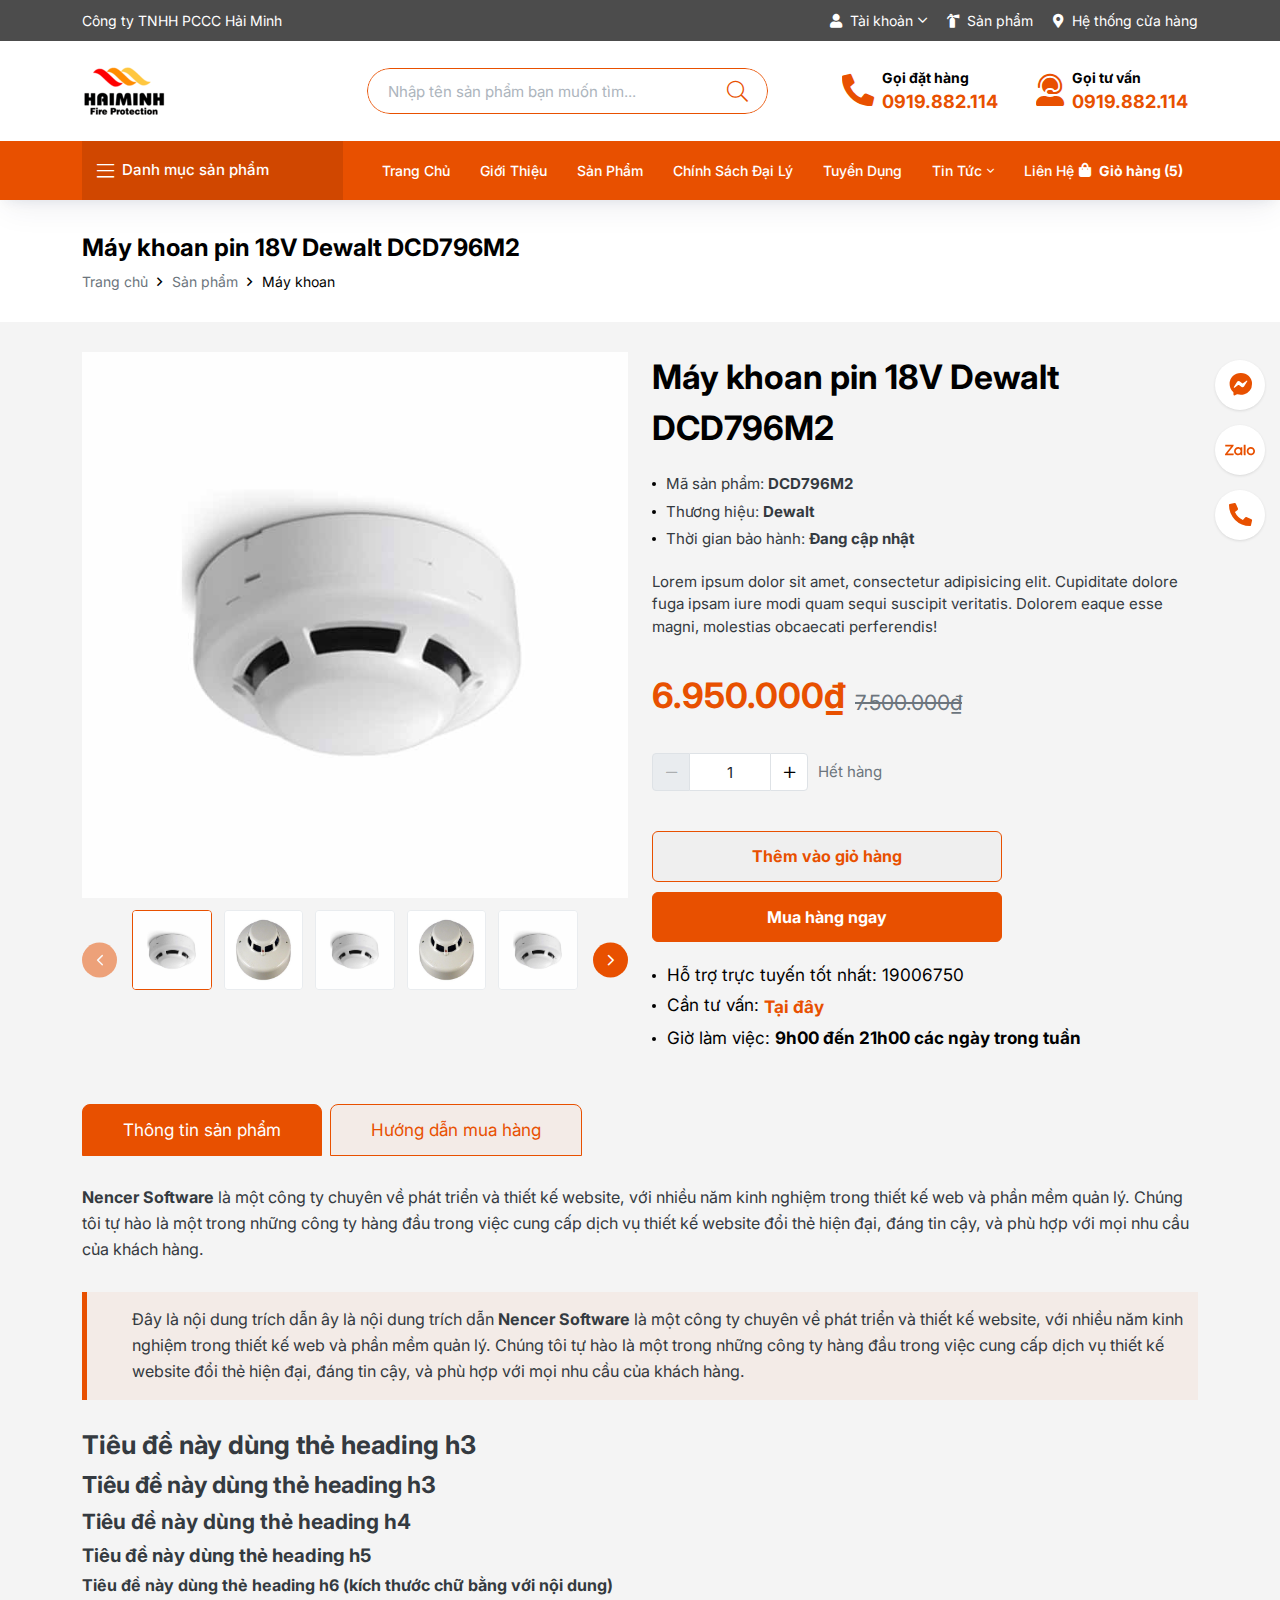
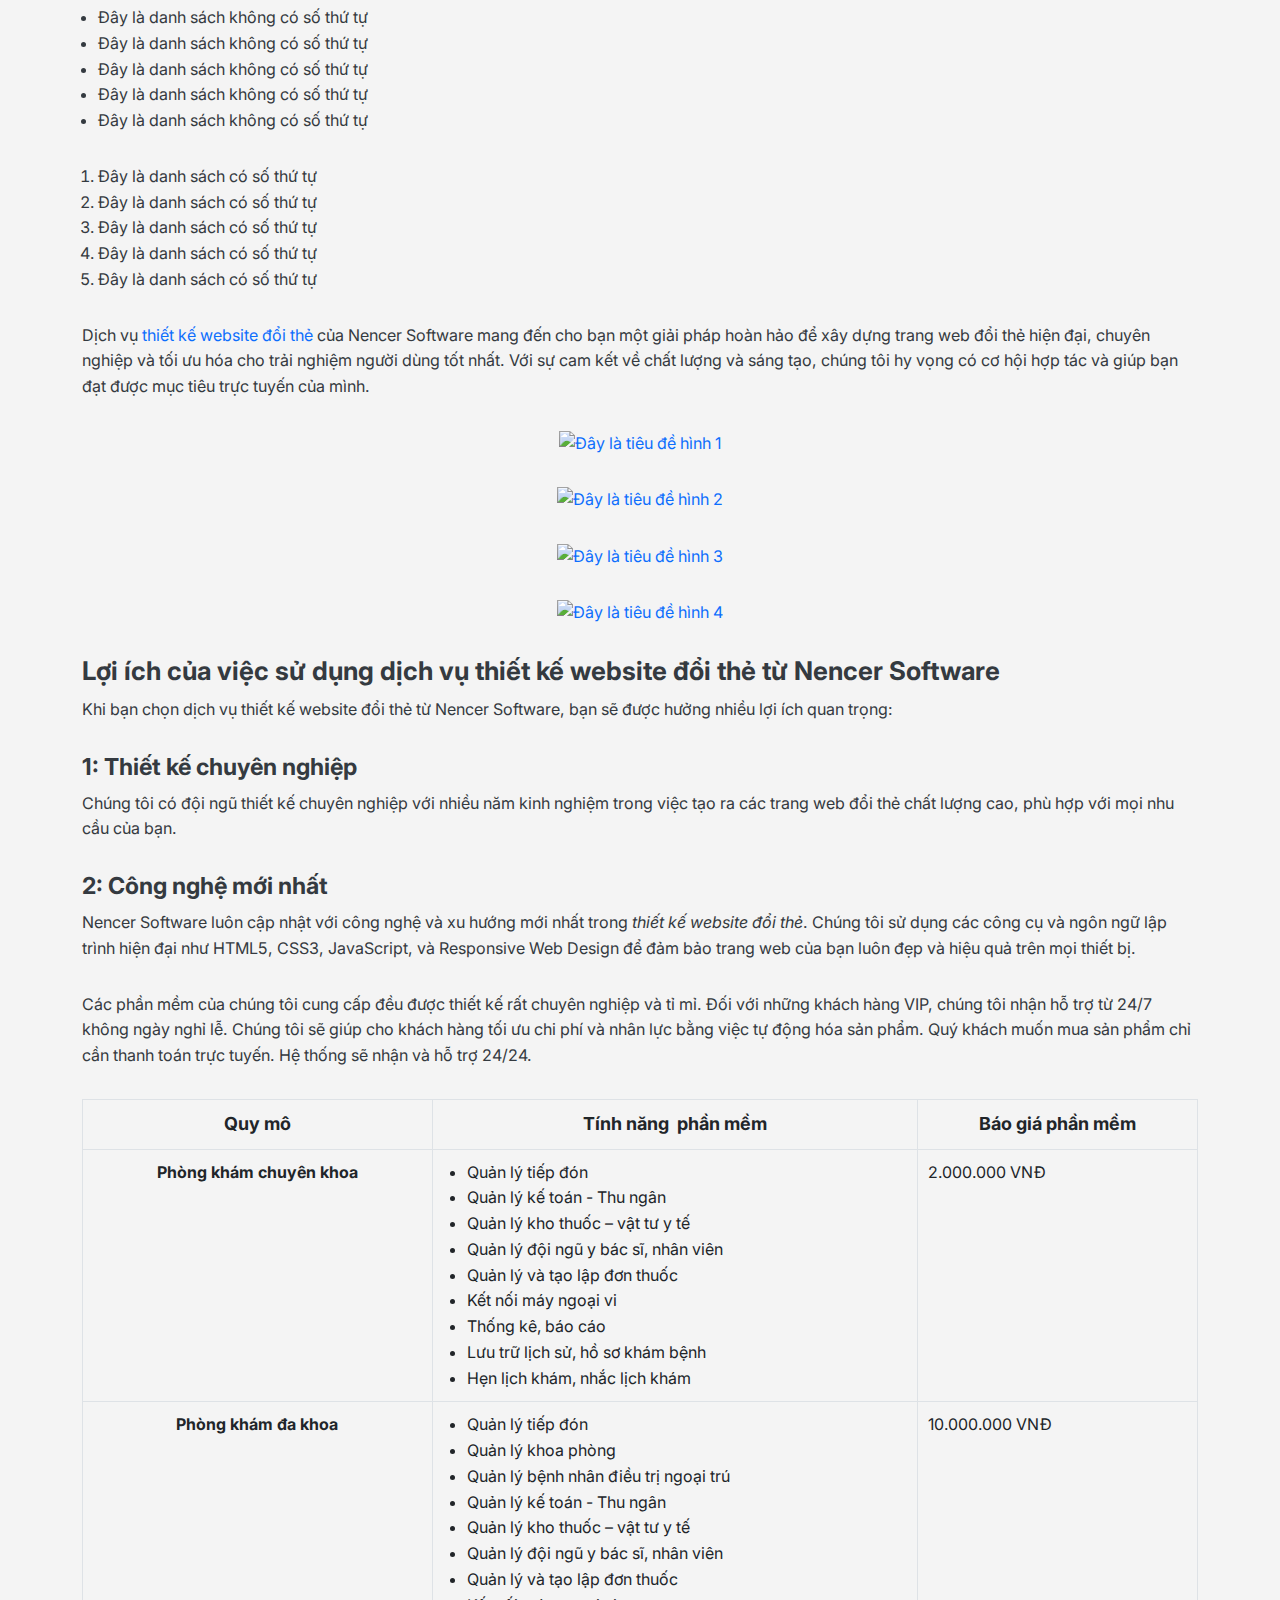
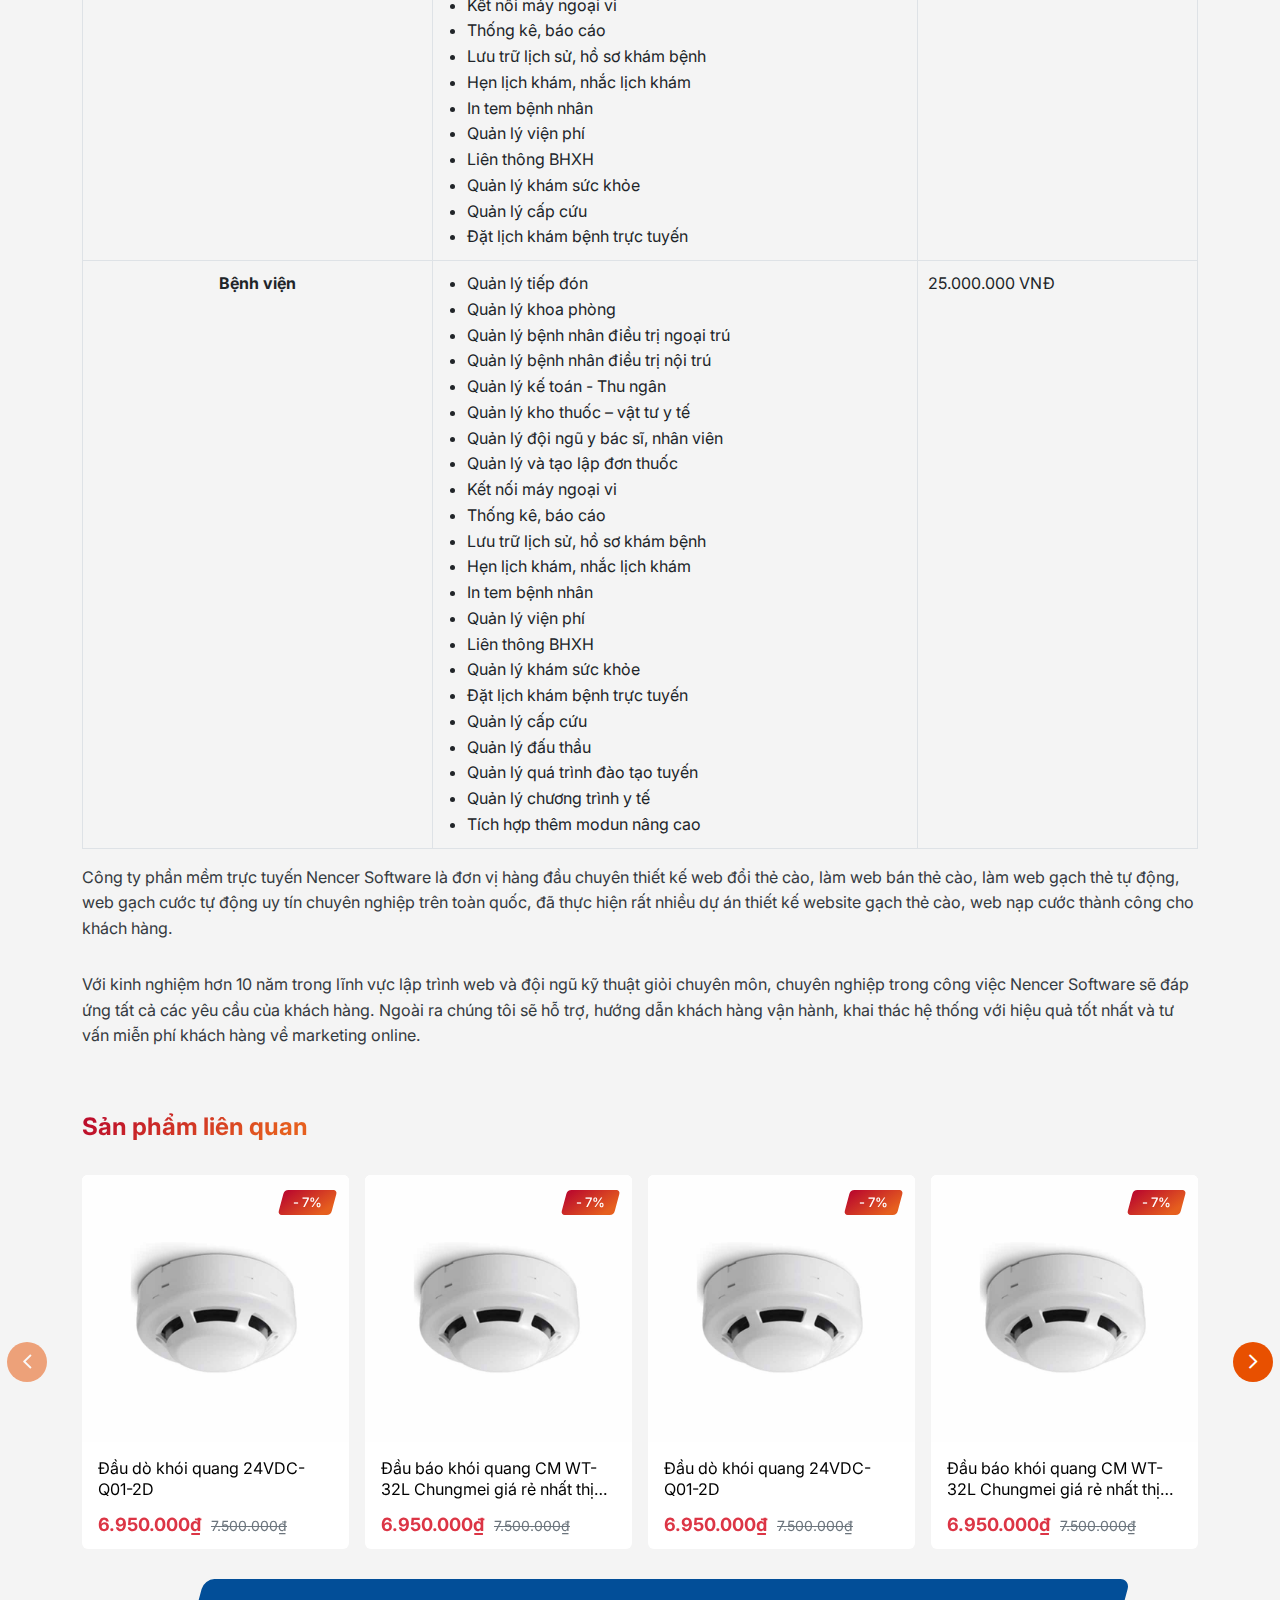
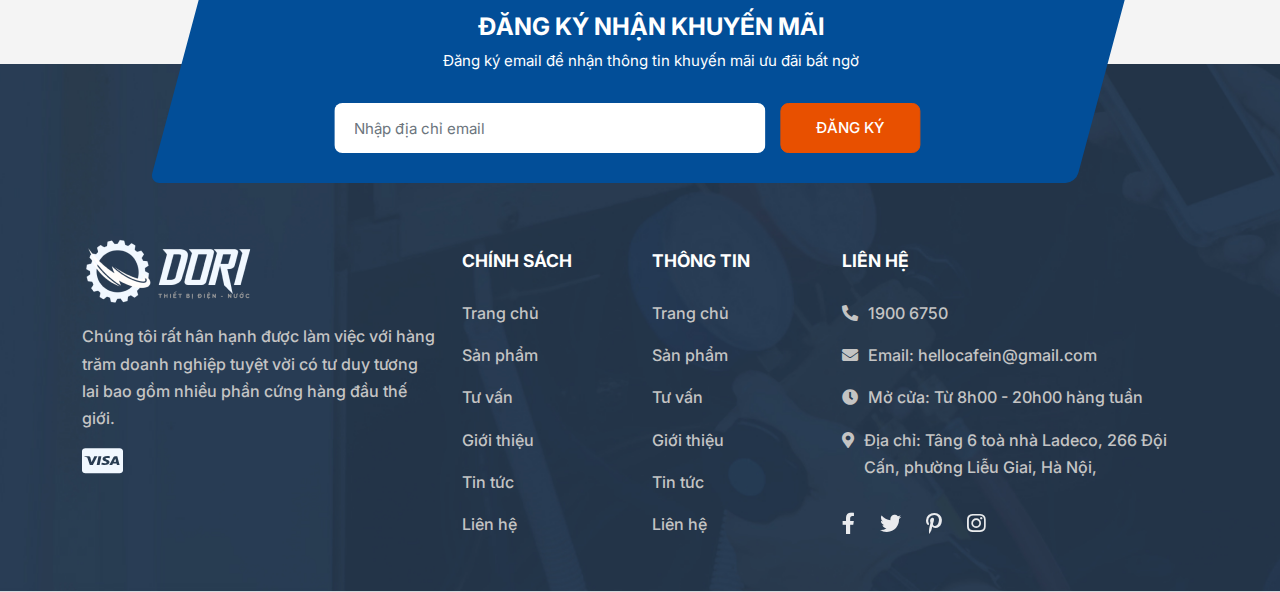
==== chi-tiet-san-pham.html @ a4ece34c "Update" ====
<!DOCTYPE html>
<html lang="vi">
<head>
	<meta charset="UTF-8">
	<meta name="viewport"
	      content="width=device-width, user-scalable=no, initial-scale=1.0, maximum-scale=1.0, minimum-scale=1.0">

	<title>Template Phòng Cháy</title>
	<meta name="description" content="Template Phòng Cháy">
	<meta name="author" content="">

	<meta property="og:title" content="Template Phòng Cháy">
	<meta property="og:type" content="website">
	<meta property="og:url" content="">
	<meta property="og:description" content="Template Phòng Cháy">
	<meta property="og:image" content="">

	<link rel="preconnect" href="https://fonts.googleapis.com">
	<link rel="preconnect" href="https://fonts.gstatic.com" crossorigin>
	<link href="https://fonts.googleapis.com/css2?family=Inter:wght@100;200;300;400;500;600;700;800;900&display=swap"
	      rel="stylesheet">

	<link rel="icon" href="./assets/images/favicon.png">
	<link rel="apple-touch-icon" href="./assets/images/favicon.png">
	<link rel="stylesheet" href="./assets/plugins/bootstrap/css/bootstrap.min.css">
	<link rel="stylesheet" href="./assets/plugins/swiper/swiper-bundle.min.css">
	<link rel="stylesheet" href="./assets/plugins/fancybox/fancybox.min.css">
	<link rel="stylesheet" href="./assets/fonts/fontawesome/css/all.min.css">
	<link rel="stylesheet" href="./assets/css/base.css">
	<link rel="stylesheet" href="./assets/css/style.css">

	<style>
		:root {
			--primary-color: #e85000;
			--primary-hover: #ee6b20;
			--primary-rgb: 232, 80, 0;
			--secondary-color: #ff0000;
			--secondary-hover: #f10909;
			--secondary-rgb: 255, 0, 0;
			--gradient: linear-gradient(138.62deg, #BC0D2C 7.45%, #E65F1E 85.72%);
		}
	</style>
</head>
<body class="is-page page-light">

<div id="header" class="header">
	<div class="header-top">
		<div class="container">
			<div class="row align-items-center justify-content-lg-between">
				<div class="col-lg-auto">
					<div class="header-text text-white">
						Công ty TNHH PCCC Hải Minh
					</div>
				</div>
				<div class="col-lg-auto d-none d-lg-block">
					<div class="header-actions hstack gap-20px">
						<div class="header-actions_item hstack gap-5px position-relative">
							<a href="" class="hstack gap-8px position-relative">
								<i class="fas fa-user"></i>
								Tài khoản
							</a>
							<i class="fal fa-angle-down"></i>
							<ul class="list-unstyled mb-0 position-absolute">
								<li>
									<a href="" class="user-item hstack align-items-center">
										Đăng nhập tài khoản
									</a>
								</li>
								<li>
									<a href="" class="user-item hstack align-items-center">
										Thông tin tài khoản
									</a>
								</li>
								<li>
									<a href="" class="user-item hstack align-items-center">
										Đơn hàng của bạn
									</a>
								</li>
								<li>
									<a href="" class="user-item hstack align-items-center">
										Đăng xuất
									</a>
								</li>
							</ul>
						</div>
						<div class="header-actions_item hstack gap-5px">
							<a href="" class="hstack gap-8px position-relative">
								<i class="fas fa-fire-extinguisher"></i>
								Sản phẩm
							</a>
						</div>
						<div class="header-actions_item hstack gap-5px">
							<a href="" class="hstack gap-8px position-relative">
								<i class="fas fa-map-marker-alt"></i>
								Hệ thống cửa hàng
							</a>
						</div>
					</div>
				</div>
			</div>
		</div>
	</div>
	<div class="header-middle">
		<div class="container">
			<div class="row align-items-center">
				<div class="col-lg-3">
					<div class="header-group hstack">
						<div class="header-hamburger d-flex d-lg-none">
							<button type="button" class="hamburger-button" id="hamburger-button">
								<span></span>
								<span></span>
								<span></span>
								<span></span>
							</button>
						</div>
						<div class="header-logo">
							<a href="" class="d-inline-flex align-middle">
								<img src="./assets/images/logo.png" class="mw-100" alt="">
							</a>
						</div>
						<div class="header-user ms-auto d-flex d-lg-none">
							<button type="button" class="link-default hstack gap-8px position-relative">
								<i class="far fa-user"></i>
							</button>
							<ul class="list-unstyled mb-0 position-absolute">
								<li>
									<a href="" class="user-item hstack align-items-center">
										Đăng nhập tài khoản
									</a>
								</li>
								<li>
									<a href="" class="user-item hstack align-items-center">
										Thông tin tài khoản
									</a>
								</li>
								<li>
									<a href="" class="user-item hstack align-items-center">
										Đơn hàng của bạn
									</a>
								</li>
								<li>
									<a href="" class="user-item hstack align-items-center">
										Đăng xuất
									</a>
								</li>
							</ul>
						</div>
						<div class="header-cart d-flex d-lg-none">
							<button type="button" class="link-default" id="callCartMobile">
								<i class="far fa-shopping-bag"></i>(5)
							</button>
						</div>
					</div>
				</div>
				<div class="col-lg-5 d-none d-lg-block">
					<form action="">
						<div class="header-form hstack position-relative overflow-hidden">
							<input type="text" placeholder="Nhập tên sản phẩm bạn muốn tìm..." class="form-control">
							<button type="submit" class="link-default position-absolute top-50 translate-middle-y"><i
									class="fal fa-search"></i></button>
						</div>
					</form>
				</div>
				<div class="col-lg-4 d-none d-lg-block">
					<div class="header-contact hstack gap-30px">
						<div class="header-contact_item hstack gap-8px position-relative overflow-hidden">
							<div class="contact-item_icon">
								<i class="fas fa-phone-alt"></i>
							</div>
							<div class="contact-item_content">
								<div class="contact-item_title">
									Gọi đặt hàng
								</div>
								<div class="contact-item_value">
									0919.882.114
								</div>
							</div>
							<a href="" class="stretched-link"></a>
						</div>
						<div class="header-contact_item hstack gap-8px position-relative overflow-hidden">
							<div class="contact-item_icon">
								<i class="fas fa-user-headset"></i>
							</div>
							<div class="contact-item_content">
								<div class="contact-item_title">
									Gọi tư vấn
								</div>
								<div class="contact-item_value">
									0919.882.114
								</div>
							</div>
							<a href="" class="stretched-link"></a>
						</div>
					</div>
				</div>
			</div>
		</div>
	</div>
	<div class="header-bottom">
		<div class="container">
			<div class="row align-items-center">
				<div class="col-lg-3 d-none d-xl-block">
					<div class="header-category" id="header-category">
						<button class="link-default" id="callCategory">
							<i class="fal fa-bars me-2"></i>Danh mục sản phẩm
						</button>
						<div class="category-list">
							<ul>
								<li>
									<a href="">
										<i class="fal fa-angle-right"></i>
										Báo cháy GST
									</a>
								</li>
								<li>
									<a href="">
										<i class="fal fa-angle-right"></i>
										Báo cháy Chungmei
									</a>
								</li>
								<li>
									<a href="">
										<i class="fal fa-angle-right"></i>
										Báo cháy HORING LIH
									</a>
								</li>
								<li>
									<a href="">
										<i class="fal fa-angle-right"></i>
										Báo cháy YUN-YANG
									</a>
								</li>
								<li>
									<a href="">
										<i class="fal fa-angle-right"></i>
										Ống nối mềm đầu phun
									</a>
								</li>
								<li>
									<a href="">
										<i class="fal fa-angle-right"></i>Bình chữa cháy
									</a>
								</li>
								<li>
									<a href="">
										<i class="fal fa-angle-right"></i>
										Đèn Exit và Đèn sự cố
									</a>
								</li>
								<li>
									<a href="">
										<i class="fal fa-angle-right"></i>
										Đầu phun SPRINGKLER
									</a>
								</li>
								<li>
									<a href="">
										<i class="fal fa-angle-right"></i>
										Vòi, Van, Trụ chữa cháy
									</a>
								</li>
								<li>
									<a href="">
										<i class="fal fa-angle-right"></i>
										Hộp chữa cháy
									</a>
								</li>
								<li>
									<a href="">
										<i class="fal fa-angle-right"></i>
										Đầu phun SPRINGKLER
									</a>
								</li>
								<li>
									<a href="">
										<i class="fal fa-angle-right"></i>
										Vòi, Van, Trụ chữa cháy
									</a>
								</li>
								<li>
									<a href="">
										<i class="fal fa-angle-right"></i>
										Hộp chữa cháy
									</a>
								</li>
								<li>
									<a href="">
										<i class="fal fa-angle-right"></i>
										Hộp chữa cháy
									</a>
								</li>
								<li>
									<a href="">
										<i class="fal fa-angle-right"></i>
										Hộp chữa cháy
									</a>
								</li>
							</ul>
						</div>
					</div>
				</div>
				<div class="col-lg-10 col-xl-7">
					<div class="header-navigation" id="header-navigation">
						<ul>
							<li class="navigation-logo d-flex d-lg-none">
								<a href="/"
								   class="d-inline-flex align-items-center justify-content-center align-middle">
									<img src="./assets/images/logo.png" class="img-fluid">
								</a>
							</li>
							<li class="navigation-search d-flex d-lg-none">
								<form action="">
									<div class="header-form hstack position-relative overflow-hidden">
										<input type="text" placeholder="Nhập tên sản phẩm bạn muốn tìm..."
										       class="form-control">
										<button type="submit"
										        class="link-default position-absolute top-50 translate-middle-y"><i
												class="fal fa-search"></i></button>
									</div>
								</form>
							</li>
							<li>
								<a href=""
								   aria-label="">
									Trang chủ
								</a>
							</li>
							<li>
								<a href=""
								   aria-label="">
									Giới thiệu
								</a>
							</li>
							<li>
								<a href=""
								   aria-label="">
									Sản phẩm
								</a>
							</li>
							<li>
								<a href=""
								   aria-label="">
									Chính sách đại lý
								</a>
							</li>
							<li>
								<a href=""
								   aria-label="">
									Tuyển dụng
								</a>
							</li>
							<li>
								<a href=""
								   aria-label="">
									Tin tức
									<i class="fal fa-angle-down"></i>
								</a>
								<ul>
									<li>
										<a href="">
											Danh sách tin tức 1
										</a>
									</li>
									<li>
										<a href="">
											Danh sách tin tức 2
										</a>
									</li>
									<li>
										<a href="">
											Danh sách tin tức 3
										</a>
									</li>
									<li>
										<a href="">
											Danh sách tin tức 4
										</a>
									</li>
								</ul>
							</li>
							<li>
								<a href=""
								   aria-label="">
									Liên hệ
								</a>
							</li>
						</ul>
					</div>
				</div>
				<div class="col-lg-2 d-none d-lg-block">
					<div class="header-cart">
						<button type="button" class="link-default" id="callCart">
							<i class="fas fa-shopping-bag lh-base me-2"></i>
							Giỏ hàng (5)
						</button>
					</div>
				</div>
			</div>
		</div>
	</div>
	<div class="header-overlay" id="header-overlay"></div>
</div>

<div id="main" class="main">
	<div class="section-gap bg-white">
		<div class="container">
			<div class="hstack justify-content-between gap-20px">
				<div class="page-heading">
					<div class="heading-title">
						Máy khoan pin 18V Dewalt DCD796M2
					</div>
					<div class="section-breadcrumb">
						<ol class="breadcrumb">
							<li class="breadcrumb-item">
								<a href="#">Trang chủ</a>
							</li>
							<li class="breadcrumb-item">
								<a href="#">Sản phẩm</a>
							</li>
							<li class="breadcrumb-item active">
								Máy khoan
							</li>
						</ol>
					</div>
				</div>
			</div>
		</div>
	</div>
	<div class="section-gap product-detail">
		<div class="container">
			<div class="row g-4">
				<div class="col-lg-6">
					<div class="product-images vstack">
						<div class="position-relative slider-theme product-avatar" id="product-avatar">
							<div class="swiper">
								<div class="swiper-wrapper">
									<div class="swiper-slide">
										<div class="product-image">
											<img src="./assets/images/product/dau-do-khoi-quang-24vdc-q01-2.jpg"
											     class="img-fluid">
											<a href="./assets/images/product/dau-do-khoi-quang-24vdc-q01-2.jpg"
											   data-fancybox="product-images" data-index="1"
											   class="stretched-link"></a>
										</div>
									</div>
									<div class="swiper-slide">
										<div class="product-image">
											<img src="./assets/images/product/Dau-bao-khoi-CM-1.jpg"
											     class="img-fluid">
											<a href="./assets/images/product/Dau-bao-khoi-CM-1.jpg"
											   data-fancybox="product-images" data-index="2"
											   class="stretched-link"></a>
										</div>
									</div>
									<div class="swiper-slide">
										<div class="product-image">
											<img src="./assets/images/product/dau-do-khoi-quang-24vdc-q01-2.jpg"
											     class="img-fluid">
											<a href="./assets/images/product/dau-do-khoi-quang-24vdc-q01-2.jpg"
											   data-fancybox="product-images" data-index="3"
											   class="stretched-link"></a>
										</div>
									</div>
									<div class="swiper-slide">
										<div class="product-image">
											<img src="./assets/images/product/Dau-bao-khoi-CM-1.jpg"
											     class="img-fluid">
											<a href="./assets/images/product/Dau-bao-khoi-CM-1.jpg"
											   data-fancybox="product-images" data-index="4"
											   class="stretched-link"></a>
										</div>
									</div>
									<div class="swiper-slide">
										<div class="product-image">
											<img src="./assets/images/product/dau-do-khoi-quang-24vdc-q01-2.jpg"
											     class="img-fluid">
											<a href="./assets/images/product/dau-do-khoi-quang-24vdc-q01-2.jpg"
											   data-fancybox="product-images" data-index="5"
											   class="stretched-link"></a>
										</div>
									</div>
									<div class="swiper-slide">
										<div class="product-image">
											<img src="./assets/images/product/Dau-bao-khoi-CM-1.jpg"
											     class="img-fluid">
											<a href="./assets/images/product/Dau-bao-khoi-CM-1.jpg"
											   data-fancybox="product-images" data-index="6"
											   class="stretched-link"></a>
										</div>
									</div>
									<div class="swiper-slide">
										<div class="product-image">
											<img src="./assets/images/product/dau-do-khoi-quang-24vdc-q01-2.jpg"
											     class="img-fluid">
											<a href="./assets/images/product/dau-do-khoi-quang-24vdc-q01-2.jpg"
											   data-fancybox="product-images" data-index="7"
											   class="stretched-link"></a>
										</div>
									</div>
									<div class="swiper-slide">
										<div class="product-image">
											<img src="./assets/images/product/Dau-bao-khoi-CM-1.jpg"
											     class="img-fluid">
											<a href="./assets/images/product/Dau-bao-khoi-CM-1.jpg"
											   data-fancybox="product-images" data-index="8"
											   class="stretched-link"></a>
										</div>
									</div>
								</div>
							</div>
							<div class="slider-button_prev">
								<i class="fal fa-angle-left"></i>
							</div>
							<div class="slider-button_next">
								<i class="fal fa-angle-right"></i>
							</div>
						</div>
						<div class="position-relative product-thumb" id="product-thumb">
							<div class="swiper">
								<div class="swiper-wrapper">
									<div class="swiper-slide">
										<div class="product-image">
											<img src="./assets/images/product/dau-do-khoi-quang-24vdc-q01-2.jpg"
											     class="img-fluid">
										</div>
									</div>
									<div class="swiper-slide">
										<div class="product-image">
											<img src="./assets/images/product/Dau-bao-khoi-CM-1.jpg"
											     class="img-fluid">
										</div>
									</div>
									<div class="swiper-slide">
										<div class="product-image">
											<img src="./assets/images/product/dau-do-khoi-quang-24vdc-q01-2.jpg"
											     class="img-fluid">
										</div>
									</div>
									<div class="swiper-slide">
										<div class="product-image">
											<img src="./assets/images/product/Dau-bao-khoi-CM-1.jpg"
											     class="img-fluid">
										</div>
									</div>
									<div class="swiper-slide">
										<div class="product-image">
											<img src="./assets/images/product/dau-do-khoi-quang-24vdc-q01-2.jpg"
											     class="img-fluid">
										</div>
									</div>
									<div class="swiper-slide">
										<div class="product-image">
											<img src="./assets/images/product/Dau-bao-khoi-CM-1.jpg"
											     class="img-fluid">
										</div>
									</div>
									<div class="swiper-slide">
										<div class="product-image">
											<img src="./assets/images/product/dau-do-khoi-quang-24vdc-q01-2.jpg"
											     class="img-fluid">
										</div>
									</div>
									<div class="swiper-slide">
										<div class="product-image">
											<img src="./assets/images/product/Dau-bao-khoi-CM-1.jpg"
											     class="img-fluid">
										</div>
									</div>
								</div>
							</div>
						</div>
					</div>
				</div>
				<div class="col-lg-6">
					<div class="product-title">
						Máy khoan pin 18V Dewalt DCD796M2
					</div>
					<div class="product-meta vstack gap-5px">
						<div class="product-meta_item">
							Mã sản phẩm: <strong>DCD796M2</strong>
						</div>
						<div class="product-meta_item">
							Thương hiệu: <strong>Dewalt</strong>
						</div>
						<div class="product-meta_item">
							Thời gian bảo hành: <strong>Đang cập nhật</strong>
						</div>
					</div>
					<div class="product-desc">
						Lorem ipsum dolor sit amet, consectetur adipisicing elit. Cupiditate dolore fuga ipsam iure modi
						quam sequi suscipit veritatis. Dolorem eaque esse magni, molestias obcaecati perferendis!
					</div>
					<div class="product-price hstack gap-10px">
						<div class="price-current fw-bold">6.950.000₫</div>
						<div class="price-old align-self-end text-decoration-line-through">
							7.500.000₫
						</div>
					</div>
					<div class="product-quantity">
						<div class="product-quantity_group hstack flex-nowrap">
							<button disabled=""
							        class="link-default hstack justify-content-center flex-shrink-0 product-quantity_btn">
								<i class="fal fa-minus"></i>
							</button>
							<input type="text" class="form-control product-quantity_input" value="1">
							<button class="link-default hstack justify-content-center flex-shrink-0 product-quantity_btn">
								<i class="fal fa-plus"></i>
							</button>
						</div>
						<div class="product-quantity_text">
							Hết hàng
						</div>
					</div>
					<div class="product-buttons vstack d-inline-flex gap-10px">
						<button href="" class="button-theme button-theme_gradient button-theme_large fw-bold">
							<span>
								Thêm vào giỏ hàng
							</span>
						</button>
						<button href="" class="button-theme button-theme_primary button-theme_large fw-bold">
							Mua hàng ngay
						</button>
					</div>
					<div class="product-support vstack gap-5px">
						<div class="product-support_item">
							Hỗ trợ trực tuyến tốt nhất: 19006750
						</div>
						<div class="product-support_item">
							Cần tư vấn: <a href="" class="link-default">Tại đây</a>
						</div>
						<div class="product-support_item">
							Giờ làm việc: <strong>9h00 đến 21h00 các ngày trong tuần</strong>
						</div>
					</div>
				</div>
				<div class="col-lg-12">
					<div class="section-gap pb-0">
						<div class="product-tabs">
							<ul class="nav nav-tabs mb-0 border-bottom-0">
								<li class="nav-item">
									<button class="nav-link active" data-bs-toggle="tab"
									        data-bs-target="#thong-tin-san-pham"
									        type="button">
										<span>
											Thông tin sản phẩm
										</span>
									</button>
								</li>
								<li class="nav-item">
									<button class="nav-link" data-bs-toggle="tab" data-bs-target="#huong-dan-mua-hang"
									        type="button">
										<span>
											Hướng dẫn mua hàng
										</span>
									</button>
								</li>
							</ul>
							<div class="tab-content">
								<div class="tab-pane fade active show" id="thong-tin-san-pham">
									<div class="detail-content">
										<p>
											<strong>Nencer Software</strong> là một công ty chuyên về phát triển và thiết kế
											                                 website, với nhiều năm
											                                 kinh nghiệm trong thiết kế web và phần mềm quản lý.
											                                 Chúng tôi tự hào là một trong những
											                                 công ty hàng đầu trong việc cung cấp dịch vụ thiết kế
											                                 website đổi thẻ hiện đại, đáng tin
											                                 cậy, và phù hợp với mọi nhu cầu của khách hàng.
										</p>
										<blockquote>
											Đây là nội dung trích dẫn ây là nội dung trích dẫn <strong>Nencer Software</strong> là
											một công ty chuyên về phát triển và thiết kế
											website, với nhiều năm
											kinh nghiệm trong thiết kế web và phần mềm quản lý. Chúng tôi tự hào là một trong những
											công ty hàng đầu trong việc cung cấp dịch vụ thiết kế website đổi thẻ hiện đại, đáng tin
											cậy, và phù hợp với mọi nhu cầu của khách hàng.
										</blockquote>
										<h2>
											Tiêu đề này dùng thẻ heading h3
										</h2>
										<h3>
											Tiêu đề này dùng thẻ heading h3
										</h3>
										<h4>
											Tiêu đề này dùng thẻ heading h4
										</h4>
										<h5>
											Tiêu đề này dùng thẻ heading h5
										</h5>
										<h6>
											Tiêu đề này dùng thẻ heading h6 (kích thước chữ bằng với nội dung)
										</h6>
										<ul>
											<li>
												Đây là danh sách không có số thứ tự
											</li>
											<li>
												Đây là danh sách không có số thứ tự
											</li>
											<li>
												Đây là danh sách không có số thứ tự
											</li>
											<li>
												Đây là danh sách không có số thứ tự
											</li>
											<li>
												Đây là danh sách không có số thứ tự
											</li>
										</ul>
										<ol>
											<li>
												Đây là danh sách có số thứ tự
											</li>
											<li>
												Đây là danh sách có số thứ tự
											</li>
											<li>
												Đây là danh sách có số thứ tự
											</li>
											<li>
												Đây là danh sách có số thứ tự
											</li>
											<li>
												Đây là danh sách có số thứ tự
											</li>
										</ol>
										<p>
											Dịch vụ <a href="">thiết kế website đổi thẻ</a> của Nencer Software mang đến cho bạn một
											giải pháp hoàn
											hảo để xây dựng trang web đổi thẻ hiện đại, chuyên nghiệp và tối ưu hóa cho trải nghiệm
											người dùng tốt nhất. Với sự cam kết về chất lượng và sáng tạo, chúng tôi hy vọng có cơ
											hội hợp tác và giúp bạn đạt được mục tiêu trực tuyến của mình.
										</p>
										<p style="text-align: center">
											<img src="https://nencer.com/storage/userfiles/files/thiet-ke-website-doi-the-cao-thanh-tien-mat.JPG"
											     alt="Đây là tiêu đề hình 1">
										</p>
										<p style="text-align: center">
											<img src="https://nencer.com/storage/userfiles/files/thiet-ke-website-doi-the-cao-thanh-tien-mat.JPG"
											     alt="Đây là tiêu đề hình 2">
										</p>
										<p style="text-align: center">
											<img src="https://nencer.com/storage/userfiles/files/thiet-ke-website-doi-the-cao-thanh-tien-mat.JPG"
											     alt="Đây là tiêu đề hình 3">
										</p>
										<p style="text-align: center">
											<img src="https://nencer.com/storage/userfiles/files/thiet-ke-website-doi-the-cao-thanh-tien-mat.JPG"
											     alt="Đây là tiêu đề hình 4">
										</p>
										<h2>
											Lợi ích của việc sử dụng dịch vụ thiết kế website đổi thẻ từ Nencer Software
										</h2>
										<p>
											Khi bạn chọn dịch vụ thiết kế website đổi thẻ từ Nencer Software, bạn sẽ được hưởng
											nhiều lợi ích quan trọng:
										</p>
										<h3>
											1: Thiết kế chuyên nghiệp
										</h3>
										<p>
											Chúng tôi có đội ngũ thiết kế chuyên nghiệp với nhiều năm kinh nghiệm trong việc tạo ra
											các trang web đổi thẻ chất lượng cao, phù hợp với mọi nhu cầu của bạn.
										</p>
										<h3>2: Công nghệ mới nhất</h3>
										<p>
											Nencer Software luôn cập nhật với công nghệ và xu hướng mới nhất trong <em>thiết kế
											                                                                           website đổi
											                                                                           thẻ</em>.
											Chúng tôi sử dụng các công cụ và ngôn ngữ lập trình hiện đại như
											HTML5, CSS3, JavaScript, và Responsive Web Design để đảm bảo trang web của bạn luôn đẹp
											và hiệu quả trên mọi thiết bị.
										</p>
										<p>
											Các phần mềm của chúng tôi cung cấp đều được thiết kế rất chuyên nghiệp và tỉ mỉ. Đối
											với những khách hàng VIP, chúng tôi nhận hỗ trợ từ 24/7 không ngày nghỉ lễ. Chúng tôi sẽ
											giúp cho khách hàng tối ưu chi phí và nhân lực bằng việc tự động hóa sản phẩm. Quý khách
											muốn mua sản phẩm chỉ cần thanh toán trực tuyến. Hệ thống sẽ nhận và hỗ trợ 24/24.
										</p>
										<table align="center" border="1" cellpadding="1" cellspacing="1" style="width: 100%;">
											<tbody>
											<tr>
												<td style="text-align: center;"><span style="font-size:18px;"><strong>Quy
												                                                                      mô</strong></span>
												</td>
												<td style="text-align: center;"><span style="font-size:18px;"><strong>Tính năng&nbsp;
												                                                                      phần
												                                                                      mềm</strong></span>
												</td>
												<td style="text-align: center;"><span style="font-size:18px;"><strong>Báo giá phần
												                                                                      mềm</strong></span>
												</td>
											</tr>
											<tr>
												<td style="text-align: center;"><strong><span style="font-size:16px;">Phòng khám
												                                                                      chuyên
												                                                                      khoa</span></strong>
												</td>
												<td>
													<ul>
														<li><span style="font-size:16px;">Quản lý tiếp đón</span></li>
														<li><span style="font-size:16px;">Quản lý kế toán - Thu ngân</span></li>
														<li><span style="font-size:16px;">Quản lý kho thuốc – vật tư y tế</span>
														</li>
														<li><span style="font-size:16px;">Quản lý đội ngũ y bác sĩ, nhân viên</span>
														</li>
														<li><span style="font-size:16px;">Quản lý và tạo lập đơn thuốc</span></li>
														<li><span style="font-size:16px;">Kết nối máy ngoại vi</span></li>
														<li><span style="font-size:16px;">Thống kê, báo cáo</span></li>
														<li><span style="font-size:16px;">Lưu trữ lịch sử, hồ sơ khám bệnh</span>
														</li>
														<li><span style="font-size:16px;">Hẹn lịch khám, nhắc lịch khám</span></li>
													</ul>
												</td>
												<td><span style="font-size:16px;">2.000.000 VNĐ</span></td>
											</tr>
											<tr>
												<td style="text-align: center;"><strong><span style="font-size:16px;">Phòng khám đa
												                                                                      khoa</span></strong>
												</td>
												<td>
													<ul>
														<li><span style="font-size:16px;">Quản lý tiếp đón</span></li>
														<li><span style="font-size:16px;">Quản lý khoa phòng</span></li>
														<li><span style="font-size:16px;">Quản lý bệnh nhân điều trị ngoại
														                                  trú</span></li>
														<li><span style="font-size:16px;">Quản lý kế toán - Thu ngân</span></li>
														<li><span style="font-size:16px;">Quản lý kho thuốc – vật tư y tế</span>
														</li>
														<li><span style="font-size:16px;">Quản lý đội ngũ y bác sĩ, nhân viên</span>
														</li>
														<li><span style="font-size:16px;">Quản lý và tạo lập đơn thuốc</span></li>
														<li><span style="font-size:16px;">Kết nối máy ngoại vi</span></li>
														<li><span style="font-size:16px;">Thống kê, báo cáo</span></li>
														<li><span style="font-size:16px;">Lưu trữ lịch sử, hồ sơ khám bệnh</span>
														</li>
														<li><span style="font-size:16px;">Hẹn lịch khám, nhắc lịch khám</span></li>
														<li><span style="font-size:16px;">In tem bệnh nhân</span></li>
														<li><span style="font-size:16px;">Quản lý viện phí</span></li>
														<li><span style="font-size:16px;">Liên thông BHXH</span></li>
														<li><span style="font-size:16px;">Quản lý khám sức khỏe</span></li>
														<li><span style="font-size:16px;">Quản lý cấp cứu</span></li>
														<li><span style="font-size:16px;">Đặt lịch khám bệnh trực tuyến</span></li>
													</ul>
												</td>
												<td><span style="font-size:16px;">10.000.000 VNĐ</span></td>
											</tr>
											<tr>
												<td style="text-align: center;"><strong><span style="font-size:16px;">Bệnh
												                                                                      viện</span></strong>
												</td>
												<td>
													<ul>
														<li><span style="font-size:16px;">Quản lý tiếp đón</span></li>
														<li><span style="font-size:16px;">Quản lý khoa phòng</span></li>
														<li><span style="font-size:16px;">Quản lý bệnh nhân điều trị ngoại
														                                  trú</span></li>
														<li><span style="font-size:16px;">Quản lý bệnh nhân điều trị nội trú</span>
														</li>
														<li><span style="font-size:16px;">Quản lý kế toán - Thu ngân</span></li>
														<li><span style="font-size:16px;">Quản lý kho thuốc – vật tư y tế</span>
														</li>
														<li><span style="font-size:16px;">Quản lý đội ngũ y bác sĩ, nhân viên</span>
														</li>
														<li><span style="font-size:16px;">Quản lý và tạo lập đơn thuốc</span></li>
														<li><span style="font-size:16px;">Kết nối máy ngoại vi</span></li>
														<li><span style="font-size:16px;">Thống kê, báo cáo</span></li>
														<li><span style="font-size:16px;">Lưu trữ lịch sử, hồ sơ khám bệnh</span>
														</li>
														<li><span style="font-size:16px;">Hẹn lịch khám, nhắc lịch khám</span></li>
														<li><span style="font-size:16px;">In tem bệnh nhân</span></li>
														<li><span style="font-size:16px;">Quản lý viện phí</span></li>
														<li><span style="font-size:16px;">Liên thông BHXH</span></li>
														<li><span style="font-size:16px;">Quản lý khám sức khỏe</span></li>
														<li><span style="font-size:16px;">Đặt lịch khám bệnh trực tuyến</span></li>
														<li><span style="font-size:16px;">Quản lý cấp cứu</span></li>
														<li><span style="font-size:16px;">Quản lý đấu thầu</span></li>
														<li><span style="font-size:16px;">Quản lý quá trình đào tạo tuyến</span>
														</li>
														<li><span style="font-size:16px;">Quản lý chương trình y tế</span></li>
														<li><span style="font-size:16px;">Tích hợp thêm modun nâng cao</span></li>
													</ul>
												</td>
												<td><span style="font-size:16px;">25.000.000 VNĐ</span></td>
											</tr>
											</tbody>
										</table>
										<p>
											Công ty phần mềm trực tuyến Nencer Software là đơn vị hàng đầu chuyên thiết kế web đổi
											thẻ cào, làm web bán thẻ cào, làm web gạch thẻ tự động, web gạch cước tự động uy tín
											chuyên nghiệp trên toàn quốc, đã thực hiện rất nhiều dự án thiết kế website gạch thẻ
											cào, web nạp cước thành công cho khách hàng.
										</p>
										<p>
											Với kinh nghiệm hơn 10 năm trong lĩnh vực lập trình web và đội ngũ kỹ thuật giỏi chuyên
											môn, chuyên nghiệp trong công việc Nencer Software sẽ đáp ứng tất cả các yêu cầu của
											khách hàng. Ngoài ra chúng tôi sẽ hỗ trợ, hướng dẫn khách hàng vận hành, khai thác hệ
											thống với hiệu quả tốt nhất và tư vấn miễn phí khách hàng về marketing online.
										</p>
									</div>
								</div>
								<div class="tab-pane fade" id="huong-dan-mua-hang">
									<div class="detail-content">
										<p>
											<strong>Nencer Software</strong> là một công ty chuyên về phát triển và thiết kế
											                                 website, với nhiều năm
											                                 kinh nghiệm trong thiết kế web và phần mềm quản lý.
											                                 Chúng tôi tự hào là một trong những
											                                 công ty hàng đầu trong việc cung cấp dịch vụ thiết kế
											                                 website đổi thẻ hiện đại, đáng tin
											                                 cậy, và phù hợp với mọi nhu cầu của khách hàng.
										</p>
										<blockquote>
											Đây là nội dung trích dẫn ây là nội dung trích dẫn <strong>Nencer Software</strong> là
											một công ty chuyên về phát triển và thiết kế
											website, với nhiều năm
											kinh nghiệm trong thiết kế web và phần mềm quản lý. Chúng tôi tự hào là một trong những
											công ty hàng đầu trong việc cung cấp dịch vụ thiết kế website đổi thẻ hiện đại, đáng tin
											cậy, và phù hợp với mọi nhu cầu của khách hàng.
										</blockquote>
										<h2>
											Tiêu đề này dùng thẻ heading h3
										</h2>
										<h3>
											Tiêu đề này dùng thẻ heading h3
										</h3>
										<h4>
											Tiêu đề này dùng thẻ heading h4
										</h4>
										<h5>
											Tiêu đề này dùng thẻ heading h5
										</h5>
										<h6>
											Tiêu đề này dùng thẻ heading h6 (kích thước chữ bằng với nội dung)
										</h6>
										<ul>
											<li>
												Đây là danh sách không có số thứ tự
											</li>
											<li>
												Đây là danh sách không có số thứ tự
											</li>
											<li>
												Đây là danh sách không có số thứ tự
											</li>
											<li>
												Đây là danh sách không có số thứ tự
											</li>
											<li>
												Đây là danh sách không có số thứ tự
											</li>
										</ul>
										<ol>
											<li>
												Đây là danh sách có số thứ tự
											</li>
											<li>
												Đây là danh sách có số thứ tự
											</li>
											<li>
												Đây là danh sách có số thứ tự
											</li>
											<li>
												Đây là danh sách có số thứ tự
											</li>
											<li>
												Đây là danh sách có số thứ tự
											</li>
										</ol>
										<p>
											Dịch vụ <a href="">thiết kế website đổi thẻ</a> của Nencer Software mang đến cho bạn một
											giải pháp hoàn
											hảo để xây dựng trang web đổi thẻ hiện đại, chuyên nghiệp và tối ưu hóa cho trải nghiệm
											người dùng tốt nhất. Với sự cam kết về chất lượng và sáng tạo, chúng tôi hy vọng có cơ
											hội hợp tác và giúp bạn đạt được mục tiêu trực tuyến của mình.
										</p>
										<p style="text-align: center">
											<img src="https://nencer.com/storage/userfiles/files/thiet-ke-website-doi-the-cao-thanh-tien-mat.JPG"
											     alt="Đây là tiêu đề hình 1">
										</p>
										<p style="text-align: center">
											<img src="https://nencer.com/storage/userfiles/files/thiet-ke-website-doi-the-cao-thanh-tien-mat.JPG"
											     alt="Đây là tiêu đề hình 2">
										</p>
										<p style="text-align: center">
											<img src="https://nencer.com/storage/userfiles/files/thiet-ke-website-doi-the-cao-thanh-tien-mat.JPG"
											     alt="Đây là tiêu đề hình 3">
										</p>
										<p style="text-align: center">
											<img src="https://nencer.com/storage/userfiles/files/thiet-ke-website-doi-the-cao-thanh-tien-mat.JPG"
											     alt="Đây là tiêu đề hình 4">
										</p>
										<h2>
											Lợi ích của việc sử dụng dịch vụ thiết kế website đổi thẻ từ Nencer Software
										</h2>
										<p>
											Khi bạn chọn dịch vụ thiết kế website đổi thẻ từ Nencer Software, bạn sẽ được hưởng
											nhiều lợi ích quan trọng:
										</p>
										<h3>
											1: Thiết kế chuyên nghiệp
										</h3>
										<p>
											Chúng tôi có đội ngũ thiết kế chuyên nghiệp với nhiều năm kinh nghiệm trong việc tạo ra
											các trang web đổi thẻ chất lượng cao, phù hợp với mọi nhu cầu của bạn.
										</p>
										<h3>2: Công nghệ mới nhất</h3>
										<p>
											Nencer Software luôn cập nhật với công nghệ và xu hướng mới nhất trong <em>thiết kế
											                                                                           website đổi
											                                                                           thẻ</em>.
											Chúng tôi sử dụng các công cụ và ngôn ngữ lập trình hiện đại như
											HTML5, CSS3, JavaScript, và Responsive Web Design để đảm bảo trang web của bạn luôn đẹp
											và hiệu quả trên mọi thiết bị.
										</p>
										<p>
											Các phần mềm của chúng tôi cung cấp đều được thiết kế rất chuyên nghiệp và tỉ mỉ. Đối
											với những khách hàng VIP, chúng tôi nhận hỗ trợ từ 24/7 không ngày nghỉ lễ. Chúng tôi sẽ
											giúp cho khách hàng tối ưu chi phí và nhân lực bằng việc tự động hóa sản phẩm. Quý khách
											muốn mua sản phẩm chỉ cần thanh toán trực tuyến. Hệ thống sẽ nhận và hỗ trợ 24/24.
										</p>
										<table align="center" border="1" cellpadding="1" cellspacing="1" style="width: 100%;">
											<tbody>
											<tr>
												<td style="text-align: center;"><span style="font-size:18px;"><strong>Quy
												                                                                      mô</strong></span>
												</td>
												<td style="text-align: center;"><span style="font-size:18px;"><strong>Tính năng&nbsp;
												                                                                      phần
												                                                                      mềm</strong></span>
												</td>
												<td style="text-align: center;"><span style="font-size:18px;"><strong>Báo giá phần
												                                                                      mềm</strong></span>
												</td>
											</tr>
											<tr>
												<td style="text-align: center;"><strong><span style="font-size:16px;">Phòng khám
												                                                                      chuyên
												                                                                      khoa</span></strong>
												</td>
												<td>
													<ul>
														<li><span style="font-size:16px;">Quản lý tiếp đón</span></li>
														<li><span style="font-size:16px;">Quản lý kế toán - Thu ngân</span></li>
														<li><span style="font-size:16px;">Quản lý kho thuốc – vật tư y tế</span>
														</li>
														<li><span style="font-size:16px;">Quản lý đội ngũ y bác sĩ, nhân viên</span>
														</li>
														<li><span style="font-size:16px;">Quản lý và tạo lập đơn thuốc</span></li>
														<li><span style="font-size:16px;">Kết nối máy ngoại vi</span></li>
														<li><span style="font-size:16px;">Thống kê, báo cáo</span></li>
														<li><span style="font-size:16px;">Lưu trữ lịch sử, hồ sơ khám bệnh</span>
														</li>
														<li><span style="font-size:16px;">Hẹn lịch khám, nhắc lịch khám</span></li>
													</ul>
												</td>
												<td><span style="font-size:16px;">2.000.000 VNĐ</span></td>
											</tr>
											<tr>
												<td style="text-align: center;"><strong><span style="font-size:16px;">Phòng khám đa
												                                                                      khoa</span></strong>
												</td>
												<td>
													<ul>
														<li><span style="font-size:16px;">Quản lý tiếp đón</span></li>
														<li><span style="font-size:16px;">Quản lý khoa phòng</span></li>
														<li><span style="font-size:16px;">Quản lý bệnh nhân điều trị ngoại
														                                  trú</span></li>
														<li><span style="font-size:16px;">Quản lý kế toán - Thu ngân</span></li>
														<li><span style="font-size:16px;">Quản lý kho thuốc – vật tư y tế</span>
														</li>
														<li><span style="font-size:16px;">Quản lý đội ngũ y bác sĩ, nhân viên</span>
														</li>
														<li><span style="font-size:16px;">Quản lý và tạo lập đơn thuốc</span></li>
														<li><span style="font-size:16px;">Kết nối máy ngoại vi</span></li>
														<li><span style="font-size:16px;">Thống kê, báo cáo</span></li>
														<li><span style="font-size:16px;">Lưu trữ lịch sử, hồ sơ khám bệnh</span>
														</li>
														<li><span style="font-size:16px;">Hẹn lịch khám, nhắc lịch khám</span></li>
														<li><span style="font-size:16px;">In tem bệnh nhân</span></li>
														<li><span style="font-size:16px;">Quản lý viện phí</span></li>
														<li><span style="font-size:16px;">Liên thông BHXH</span></li>
														<li><span style="font-size:16px;">Quản lý khám sức khỏe</span></li>
														<li><span style="font-size:16px;">Quản lý cấp cứu</span></li>
														<li><span style="font-size:16px;">Đặt lịch khám bệnh trực tuyến</span></li>
													</ul>
												</td>
												<td><span style="font-size:16px;">10.000.000 VNĐ</span></td>
											</tr>
											<tr>
												<td style="text-align: center;"><strong><span style="font-size:16px;">Bệnh
												                                                                      viện</span></strong>
												</td>
												<td>
													<ul>
														<li><span style="font-size:16px;">Quản lý tiếp đón</span></li>
														<li><span style="font-size:16px;">Quản lý khoa phòng</span></li>
														<li><span style="font-size:16px;">Quản lý bệnh nhân điều trị ngoại
														                                  trú</span></li>
														<li><span style="font-size:16px;">Quản lý bệnh nhân điều trị nội trú</span>
														</li>
														<li><span style="font-size:16px;">Quản lý kế toán - Thu ngân</span></li>
														<li><span style="font-size:16px;">Quản lý kho thuốc – vật tư y tế</span>
														</li>
														<li><span style="font-size:16px;">Quản lý đội ngũ y bác sĩ, nhân viên</span>
														</li>
														<li><span style="font-size:16px;">Quản lý và tạo lập đơn thuốc</span></li>
														<li><span style="font-size:16px;">Kết nối máy ngoại vi</span></li>
														<li><span style="font-size:16px;">Thống kê, báo cáo</span></li>
														<li><span style="font-size:16px;">Lưu trữ lịch sử, hồ sơ khám bệnh</span>
														</li>
														<li><span style="font-size:16px;">Hẹn lịch khám, nhắc lịch khám</span></li>
														<li><span style="font-size:16px;">In tem bệnh nhân</span></li>
														<li><span style="font-size:16px;">Quản lý viện phí</span></li>
														<li><span style="font-size:16px;">Liên thông BHXH</span></li>
														<li><span style="font-size:16px;">Quản lý khám sức khỏe</span></li>
														<li><span style="font-size:16px;">Đặt lịch khám bệnh trực tuyến</span></li>
														<li><span style="font-size:16px;">Quản lý cấp cứu</span></li>
														<li><span style="font-size:16px;">Quản lý đấu thầu</span></li>
														<li><span style="font-size:16px;">Quản lý quá trình đào tạo tuyến</span>
														</li>
														<li><span style="font-size:16px;">Quản lý chương trình y tế</span></li>
														<li><span style="font-size:16px;">Tích hợp thêm modun nâng cao</span></li>
													</ul>
												</td>
												<td><span style="font-size:16px;">25.000.000 VNĐ</span></td>
											</tr>
											</tbody>
										</table>
										<p>
											Công ty phần mềm trực tuyến Nencer Software là đơn vị hàng đầu chuyên thiết kế web đổi
											thẻ cào, làm web bán thẻ cào, làm web gạch thẻ tự động, web gạch cước tự động uy tín
											chuyên nghiệp trên toàn quốc, đã thực hiện rất nhiều dự án thiết kế website gạch thẻ
											cào, web nạp cước thành công cho khách hàng.
										</p>
										<p>
											Với kinh nghiệm hơn 10 năm trong lĩnh vực lập trình web và đội ngũ kỹ thuật giỏi chuyên
											môn, chuyên nghiệp trong công việc Nencer Software sẽ đáp ứng tất cả các yêu cầu của
											khách hàng. Ngoài ra chúng tôi sẽ hỗ trợ, hướng dẫn khách hàng vận hành, khai thác hệ
											thống với hiệu quả tốt nhất và tư vấn miễn phí khách hàng về marketing online.
										</p>
									</div>
								</div>
							</div>
						</div>
					</div>
				</div>
			</div>
		</div>
	</div>
	<div class="section-gap">
		<div class="container">
			<div class="section-heading text-lg-start align-items-lg-start">
				<div class="heading-title">
					Sản phẩm liên quan
				</div>
			</div>
			<div class="position-relative slider-theme" id="slider-productRelated">
				<div class="swiper h-auto">
					<div class="swiper-wrapper h-auto">
						<div class="swiper-slide h-auto">
							<div class="product-card card h-100 border-0 rounded-2 position-relative overflow-hidden zi-1 bg-white transition-default">
								<div class="card-header position-relative overflow-hidden p-0 border-0 rounded-0 bg-white">
									<div class="ratio ratio-1x1">
										<img src="./assets/images/product/dau-do-khoi-quang-24vdc-q01-2.jpg"
										     class="img-fluid card-image" alt="">
									</div>
									<div class="card-badge position-absolute zi-1">
										<span>- 7%</span>
									</div>
									<div class="card-cart position-absolute transition-default zi-3">
										<button class="button-theme button-theme_primary w-100 rounded-0 buttonCart">
											<i class="fas fa-shopping-bag lh-base me-1"></i>Thêm giỏ hàng
										</button>
									</div>
								</div>
								<div class="card-body vstack gap-15px">
									<div class="card-title mb-0 limit transition-default">
										Đầu dò khói quang 24VDC-Q01-2D
									</div>
									<div class="card-price mt-auto hstack gap-10px">
										<div class="price-current fw-bold">6.950.000₫</div>
										<div class="price-old align-self-end text-decoration-line-through">
											7.500.000₫
										</div>
									</div>
									<div class="card-button">
										<button class="button-theme button-theme_primary w-100 buttonCart">
											<i class="fas fa-shopping-bag lh-base me-1"></i>Thêm giỏ hàng
										</button>
									</div>
								</div>
								<a href="" class="stretched-link"></a>
							</div>
						</div>
						<div class="swiper-slide h-auto">
							<div class="product-card card h-100 border-0 rounded-2 position-relative overflow-hidden zi-1 bg-white transition-default">
								<div class="card-header position-relative overflow-hidden p-0 border-0 rounded-0 bg-white">
									<div class="ratio ratio-1x1">
										<img src="./assets/images/product/dau-do-khoi-quang-24vdc-q01-2.jpg"
										     class="img-fluid card-image" alt="">
									</div>
									<div class="card-badge position-absolute zi-1">
										<span>- 7%</span>
									</div>
									<div class="card-cart position-absolute transition-default zi-3">
										<button class="button-theme button-theme_primary w-100 rounded-0 buttonCart">
											<i class="fas fa-shopping-bag lh-base me-1"></i>Thêm giỏ hàng
										</button>
									</div>
								</div>
								<div class="card-body vstack gap-15px">
									<div class="card-title mb-0 limit transition-default">
										Đầu báo khói quang CM WT-32L Chungmei giá rẻ nhất thị trường Việt
										Nam
									</div>
									<div class="card-price mt-auto hstack gap-10px">
										<div class="price-current fw-bold">6.950.000₫</div>
										<div class="price-old align-self-end text-decoration-line-through">
											7.500.000₫
										</div>
									</div>
									<div class="card-button">
										<button class="button-theme button-theme_primary w-100 buttonCart">
											<i class="fas fa-shopping-bag lh-base me-1"></i>Thêm giỏ hàng
										</button>
									</div>
								</div>
								<a href="" class="stretched-link"></a>
							</div>
						</div>
						<div class="swiper-slide h-auto">
							<div class="product-card card h-100 border-0 rounded-2 position-relative overflow-hidden zi-1 bg-white transition-default">
								<div class="card-header position-relative overflow-hidden p-0 border-0 rounded-0 bg-white">
									<div class="ratio ratio-1x1">
										<img src="./assets/images/product/dau-do-khoi-quang-24vdc-q01-2.jpg"
										     class="img-fluid card-image" alt="">
									</div>
									<div class="card-badge position-absolute zi-1">
										<span>- 7%</span>
									</div>
									<div class="card-cart position-absolute transition-default zi-3">
										<button class="button-theme button-theme_primary w-100 rounded-0 buttonCart">
											<i class="fas fa-shopping-bag lh-base me-1"></i>Thêm giỏ hàng
										</button>
									</div>
								</div>
								<div class="card-body vstack gap-15px">
									<div class="card-title mb-0 limit transition-default">
										Đầu dò khói quang 24VDC-Q01-2D
									</div>
									<div class="card-price mt-auto hstack gap-10px">
										<div class="price-current fw-bold">6.950.000₫</div>
										<div class="price-old align-self-end text-decoration-line-through">
											7.500.000₫
										</div>
									</div>
									<div class="card-button">
										<button class="button-theme button-theme_primary w-100 buttonCart">
											<i class="fas fa-shopping-bag lh-base me-1"></i>Thêm giỏ hàng
										</button>
									</div>
								</div>
								<a href="" class="stretched-link"></a>
							</div>
						</div>
						<div class="swiper-slide h-auto">
							<div class="product-card card h-100 border-0 rounded-2 position-relative overflow-hidden zi-1 bg-white transition-default">
								<div class="card-header position-relative overflow-hidden p-0 border-0 rounded-0 bg-white">
									<div class="ratio ratio-1x1">
										<img src="./assets/images/product/dau-do-khoi-quang-24vdc-q01-2.jpg"
										     class="img-fluid card-image" alt="">
									</div>
									<div class="card-badge position-absolute zi-1">
										<span>- 7%</span>
									</div>
									<div class="card-cart position-absolute transition-default zi-3">
										<button class="button-theme button-theme_primary w-100 rounded-0 buttonCart">
											<i class="fas fa-shopping-bag lh-base me-1"></i>Thêm giỏ hàng
										</button>
									</div>
								</div>
								<div class="card-body vstack gap-15px">
									<div class="card-title mb-0 limit transition-default">
										Đầu báo khói quang CM WT-32L Chungmei giá rẻ nhất thị trường Việt
										Nam
									</div>
									<div class="card-price mt-auto hstack gap-10px">
										<div class="price-current fw-bold">6.950.000₫</div>
										<div class="price-old align-self-end text-decoration-line-through">
											7.500.000₫
										</div>
									</div>
									<div class="card-button">
										<button class="button-theme button-theme_primary w-100 buttonCart">
											<i class="fas fa-shopping-bag lh-base me-1"></i>Thêm giỏ hàng
										</button>
									</div>
								</div>
								<a href="" class="stretched-link"></a>
							</div>
						</div>
						<div class="swiper-slide h-auto">
							<div class="product-card card h-100 border-0 rounded-2 position-relative overflow-hidden zi-1 bg-white transition-default">
								<div class="card-header position-relative overflow-hidden p-0 border-0 rounded-0 bg-white">
									<div class="ratio ratio-1x1">
										<img src="./assets/images/product/dau-do-khoi-quang-24vdc-q01-2.jpg"
										     class="img-fluid card-image" alt="">
									</div>
									<div class="card-badge position-absolute zi-1">
										<span>- 7%</span>
									</div>
									<div class="card-cart position-absolute transition-default zi-3">
										<button class="button-theme button-theme_primary w-100 rounded-0 buttonCart">
											<i class="fas fa-shopping-bag lh-base me-1"></i>Thêm giỏ hàng
										</button>
									</div>
								</div>
								<div class="card-body vstack gap-15px">
									<div class="card-title mb-0 limit transition-default">
										Đầu dò khói quang 24VDC-Q01-2D
									</div>
									<div class="card-price mt-auto hstack gap-10px">
										<div class="price-current fw-bold">6.950.000₫</div>
										<div class="price-old align-self-end text-decoration-line-through">
											7.500.000₫
										</div>
									</div>
									<div class="card-button">
										<button class="button-theme button-theme_primary w-100 buttonCart">
											<i class="fas fa-shopping-bag lh-base me-1"></i>Thêm giỏ hàng
										</button>
									</div>
								</div>
								<a href="" class="stretched-link"></a>
							</div>
						</div>
						<div class="swiper-slide h-auto">
							<div class="product-card card h-100 border-0 rounded-2 position-relative overflow-hidden zi-1 bg-white transition-default">
								<div class="card-header position-relative overflow-hidden p-0 border-0 rounded-0 bg-white">
									<div class="ratio ratio-1x1">
										<img src="./assets/images/product/dau-do-khoi-quang-24vdc-q01-2.jpg"
										     class="img-fluid card-image" alt="">
									</div>
									<div class="card-badge position-absolute zi-1">
										<span>- 7%</span>
									</div>
									<div class="card-cart position-absolute transition-default zi-3">
										<button class="button-theme button-theme_primary w-100 rounded-0 buttonCart">
											<i class="fas fa-shopping-bag lh-base me-1"></i>Thêm giỏ hàng
										</button>
									</div>
								</div>
								<div class="card-body vstack gap-15px">
									<div class="card-title mb-0 limit transition-default">
										Đầu báo khói quang CM WT-32L Chungmei giá rẻ nhất thị trường Việt
										Nam
									</div>
									<div class="card-price mt-auto hstack gap-10px">
										<div class="price-current fw-bold">6.950.000₫</div>
										<div class="price-old align-self-end text-decoration-line-through">
											7.500.000₫
										</div>
									</div>
									<div class="card-button">
										<button class="button-theme button-theme_primary w-100 buttonCart">
											<i class="fas fa-shopping-bag lh-base me-1"></i>Thêm giỏ hàng
										</button>
									</div>
								</div>
								<a href="" class="stretched-link"></a>
							</div>
						</div>
						<div class="swiper-slide h-auto">
							<div class="product-card card h-100 border-0 rounded-2 position-relative overflow-hidden zi-1 bg-white transition-default">
								<div class="card-header position-relative overflow-hidden p-0 border-0 rounded-0 bg-white">
									<div class="ratio ratio-1x1">
										<img src="./assets/images/product/dau-do-khoi-quang-24vdc-q01-2.jpg"
										     class="img-fluid card-image" alt="">
									</div>
									<div class="card-badge position-absolute zi-1">
										<span>- 7%</span>
									</div>
									<div class="card-cart position-absolute transition-default zi-3">
										<button class="button-theme button-theme_primary w-100 rounded-0 buttonCart">
											<i class="fas fa-shopping-bag lh-base me-1"></i>Thêm giỏ hàng
										</button>
									</div>
								</div>
								<div class="card-body vstack gap-15px">
									<div class="card-title mb-0 limit transition-default">
										Đầu dò khói quang 24VDC-Q01-2D
									</div>
									<div class="card-price mt-auto hstack gap-10px">
										<div class="price-current fw-bold">6.950.000₫</div>
										<div class="price-old align-self-end text-decoration-line-through">
											7.500.000₫
										</div>
									</div>
									<div class="card-button">
										<button class="button-theme button-theme_primary w-100 buttonCart">
											<i class="fas fa-shopping-bag lh-base me-1"></i>Thêm giỏ hàng
										</button>
									</div>
								</div>
								<a href="" class="stretched-link"></a>
							</div>
						</div>
						<div class="swiper-slide h-auto">
							<div class="product-card card h-100 border-0 rounded-2 position-relative overflow-hidden zi-1 bg-white transition-default">
								<div class="card-header position-relative overflow-hidden p-0 border-0 rounded-0 bg-white">
									<div class="ratio ratio-1x1">
										<img src="./assets/images/product/dau-do-khoi-quang-24vdc-q01-2.jpg"
										     class="img-fluid card-image" alt="">
									</div>
									<div class="card-badge position-absolute zi-1">
										<span>- 7%</span>
									</div>
									<div class="card-cart position-absolute transition-default zi-3">
										<button class="button-theme button-theme_primary w-100 rounded-0 buttonCart">
											<i class="fas fa-shopping-bag lh-base me-1"></i>Thêm giỏ hàng
										</button>
									</div>
								</div>
								<div class="card-body vstack gap-15px">
									<div class="card-title mb-0 limit transition-default">
										Đầu báo khói quang CM WT-32L Chungmei giá rẻ nhất thị trường Việt
										Nam
									</div>
									<div class="card-price mt-auto hstack gap-10px">
										<div class="price-current fw-bold">6.950.000₫</div>
										<div class="price-old align-self-end text-decoration-line-through">
											7.500.000₫
										</div>
									</div>
									<div class="card-button">
										<button class="button-theme button-theme_primary w-100 buttonCart">
											<i class="fas fa-shopping-bag lh-base me-1"></i>Thêm giỏ hàng
										</button>
									</div>
								</div>
								<a href="" class="stretched-link"></a>
							</div>
						</div>
					</div>
				</div>
				<div class="slider-button_prev">
					<i class="fal fa-angle-left"></i>
				</div>
				<div class="slider-button_next">
					<i class="fal fa-angle-right"></i>
				</div>
			</div>
		</div>
	</div>
</div>

<footer id="footer" class="footer" style="background-image: url('./assets/images/icon/bg-footer.jpg')">
	<div class="footer-subscribe">
		<div class="container">
			<div class="row justify-content-center">
				<div class="col-lg-10">
					<div class="subscribe-inner">
						<div class="section-heading">
							<div class="heading-title heading-title_black text-white">
								ĐĂNG KÝ NHẬN KHUYẾN MÃI
							</div>
							<div class="heading-text text-white">
								Đăng ký email để nhận thông tin khuyến mãi ưu đãi bất ngờ
							</div>
						</div>
						<form action="">
							<div class="subscribe-form">
								<input type="text" class="form-control" placeholder="Nhập địa chỉ email">
								<button class="button-theme button-theme_primary">ĐĂNG KÝ</button>
							</div>
						</form>
					</div>
				</div>
			</div>
		</div>
	</div>
	<div class="footer-information">
		<div class="container">
			<div class="row g-4">
				<div class="col-md-6 col-lg-4 order-1">
					<div class="footer-item">
						<div class="vstack gap-15px">
							<div class="footer-logo">
								<a href="" class="d-inline-flex align-middle">
									<img src="./assets/images/logo-white.webp" class="img-fluid" alt="">
								</a>
							</div>
							<div class="footer-text">
								Chúng tôi rất hân hạnh được làm việc với hàng trăm doanh nghiệp tuyệt vời có tư duy
								tương
								lai bao gồm nhiều phần cứng hàng đầu thế giới.
							</div>
							<div class="footer-images">
								<img src="./assets/images/payment.svg" class="img-fluid" alt="">
							</div>
						</div>
					</div>
				</div>
				<div class="col-md-6 col-lg-2 col-6 order-3 order-lg-4">
					<div class="footer-item">
						<div class="vstack gap-25px">
							<div class="footer-title">
								THÔNG TIN
							</div>
							<div class="footer-list vstack gap-15px">
								<a href="" class="footer-text">
									Trang chủ
								</a>
								<a href="" class="footer-text">
									Sản phẩm
								</a>
								<a href="" class="footer-text">
									Tư vấn
								</a>
								<a href="" class="footer-text">
									Giới thiệu
								</a>
								<a href="" class="footer-text">
									Tin tức
								</a>
								<a href="" class="footer-text">
									Liên hệ
								</a>
							</div>
						</div>
					</div>
				</div>
				<div class="col-md-6 col-lg-2 col-6 order-3 order-lg-3">
					<div class="footer-item">
						<div class="footer-item">
							<div class="vstack gap-25px">
								<div class="footer-title">
									CHÍNH SÁCH
								</div>
								<div class="footer-list vstack gap-15px">
									<a href="" class="footer-text">
										Trang chủ
									</a>
									<a href="" class="footer-text">
										Sản phẩm
									</a>
									<a href="" class="footer-text">
										Tư vấn
									</a>
									<a href="" class="footer-text">
										Giới thiệu
									</a>
									<a href="" class="footer-text">
										Tin tức
									</a>
									<a href="" class="footer-text">
										Liên hệ
									</a>
								</div>
							</div>
						</div>
					</div>
				</div>
				<div class="col-md-6 col-lg-4 order-1 order-md-2 order-lg-4">
					<div class="footer-item">
						<div class="footer-item">
							<div class="vstack gap-25px">
								<div class="footer-title">
									LIÊN HỆ
								</div>
								<div class="footer-list vstack gap-15px">
									<a href="" class="footer-text hstack gap-10px align-items-start">
										<i class="fas fa-phone-alt"></i>
										1900 6750
									</a>
									<a href="" class="footer-text hstack gap-10px align-items-start">
										<i class="fas fa-envelope"></i>
										Email: hellocafein@gmail.com
									</a>
									<a href="" class="footer-text hstack gap-10px align-items-start">
										<i class="fas fa-clock"></i>
										Mở cửa: Từ 8h00 - 20h00 hàng tuần
									</a>
									<a href="" class="footer-text hstack gap-10px align-items-start">
										<i class="fas fa-map-marker-alt"></i>
										Địa chỉ: Tâng 6 toà nhà Ladeco, 266 Đội Cấn, phường Liễu Giai, Hà Nội,
									</a>
								</div>
								<div class="footer-social hstack gap-25px">
									<a href="" class="footer-text">
										<i class="fab fa-facebook-f"></i>
									</a>
									<a href="" class="footer-text">
										<i class="fab fa-twitter"></i>
									</a>
									<a href="" class="footer-text">
										<i class="fab fa-pinterest-p"></i>
									</a>
									<a href="" class="footer-text">
										<i class="fab fa-instagram"></i>
									</a>
								</div>
							</div>
						</div>
					</div>
				</div>
			</div>
		</div>
	</div>
</footer>

<div class="floating-cart" id="floatingCart">
	<div class="cart-card card border-0 rounded-0 bg-white position-fixed top-0 end-0 mw-100 h-100 overflow-hidden">
		<div class="card-header rounded-0 bg-white hstack justify-content-between">
			<div class="card-title fw-bold mb-0">
				GIỎ HÀNG
			</div>
			<button class="link-default" id="closeCart">
				<svg xmlns="http://www.w3.org/2000/svg" width="24" height="24" viewBox="0 0 24 24" fill="none"
				     stroke="currentColor" stroke-width="2" stroke-linecap="round" stroke-linejoin="round">
					<line x1="18" y1="6" x2="6" y2="18"></line>
					<line x1="6" y1="6" x2="18" y2="18"></line>
				</svg>
			</button>
		</div>
		<div class="card-body p-0 flex-fill vstack h-100">
			<div class="card-list position-relative flex-fill">
				<div class="card-scroll position-absolute top-0 start-0 bottom-0 end-0 mh-100">
					<div id="cardList"
					     class="card-list position-absolute top-0 start-0 bottom-0 end-0 mh-100"></div>
					<div class="card-empty text-center">
						<div class="card-icon">
							<img src="./assets/images/icon/empty-cart.avif" class="img-fluid" alt="">
						</div>
						<div class="card-title">
							Giỏ hàng của bạn đang trống
						</div>
					</div>
				</div>
			</div>
			<div class="card-information">
				<div class="card-total hstack justify-content-between">
					<div class="card-text">
						Tạm tính:
					</div>
					<div class="card-value">1.050.000đ</div>
				</div>
				<div class="card-button">
					<a href="" class="button-theme button-theme_primary w-100">
						Thanh toán <i class="fal fa-angle-right lh-base ms-2 fz-20"></i>
					</a>
				</div>
			</div>
		</div>
	</div>
	<div class="floating-overlay" id="floatingOverlay"></div>
</div>

<div class="floating-social">
	<div class="social-item">
		<i class="fab fa-facebook-messenger"></i>
		<a href="" class="stretched-link"></a>
	</div>
	<div class="social-item">
		<svg xmlns="http://www.w3.org/2000/svg" xml:space="preserve" width="1.29348in" height="0.458531in" version="1.1"
		     shape-rendering="geometricPrecision" text-rendering="geometricPrecision" image-rendering="optimizeQuality"
		     fill-rule="evenodd" clip-rule="evenodd"
		     viewBox="0 0 233.68 82.84">
			 <g id="Layer_x0020_1">
				 <path d="M145.99 77.44l0.08 -76.5 13.85 0c0,13.5 0,26.97 0,40.46 0,8.52 1.09,34.32 -0.35,40.87 1.34,-0.63 0.6,0.63 1.07,-1.69 0.03,-0.11 0,-2.16 0,-2.43 -0.19,-15.05 0.79,-73.03 -0.41,-77.48 -3.01,-0.79 -11.83,-1.04 -14.45,0.19 -0.57,3.61 -0.19,32.05 -0.19,38.14 0,6.09 -1.12,35.44 0.44,38.44l-0.03 -0zm-48.01 -44.56c-8.72,2.51 -16.34,10.82 -13.41,22.35 2.18,8.74 11.47,16.67 23.14,13.55 23.52,-6.31 13.72,-42.65 -9.7,-35.9l-0.03 0zm100.82 -0.79c-9.56,1.39 -17.51,10 -15.98,21.26 3.25,24.18 41.12,19.56 37.16,-5.85 -1.45,-9.18 -10.25,-17.02 -21.17,-15.41zm-52.84 45.35c0.63,6.72 7.38,4.48 13.55,4.84 1.45,-6.56 0.35,-32.35 0.35,-40.87 0,-13.5 0,-26.97 0,-40.46l-13.85 0 -0.08 76.5 0.03 0zm-144.12 -62.54l45 0 -42.76 53.28c-4.26,5.05 -4.34,7.1 -3.91,14.02l60.25 0.03c8.36,-0.08 7.05,-5.98 7.05,-13.09l-47.27 -0.19c1.04,-2.43 9.73,-12.51 12.02,-15.38l31.26 -39.21c3.74,-4.84 3.85,-7.46 3.85,-13.58l-65.49 0 0 14.15 0 -0.03zm193.9 3.91c-15.98,3.06 -29.97,17.92 -25.98,37.87 3.11,15.57 18.09,29.04 37.46,25.55 15.79,-2.87 29.26,-18.14 25.96,-37.18 -2.73,-15.68 -18.03,-29.94 -37.43,-26.23zm-74.54 58.25c3.17,5.9 1.67,5.11 13.33,5.11l0.22 -61.56 -13.25 0 0 3.72c-1.61,-0.3 -4.95,-2.46 -7.08,-3.31 -21.01,-8.2 -43.52,6.86 -43.8,29.37 -0.16,13.36 7.92,23.55 15.9,28.03 13.39,7.54 23.47,4.32 34.67,-1.39l0 0.03z"/>
			 </g>
		</svg>
		<a href="" class="stretched-link"></a>
	</div>
	<div class="social-item">
		<i class="fas fa-phone-alt"></i>
		<a href="" class="stretched-link"></a>
	</div>
</div>

<script type=" text/javascript" src="./assets/plugins/jquery.min.js"></script>
<script type="text/javascript"
        src="./assets/plugins/bootstrap/js/bootstrap.bundle.min.js"></script>
<script type="text/javascript" src="./assets/plugins/swiper/swiper-bundle.min.js"></script>
<script type="text/javascript" src="./assets/plugins/fancybox/fancybox.min.js"></script>
<script type="text/javascript" src="./assets/js/app.js"></script>
</body>
</html>
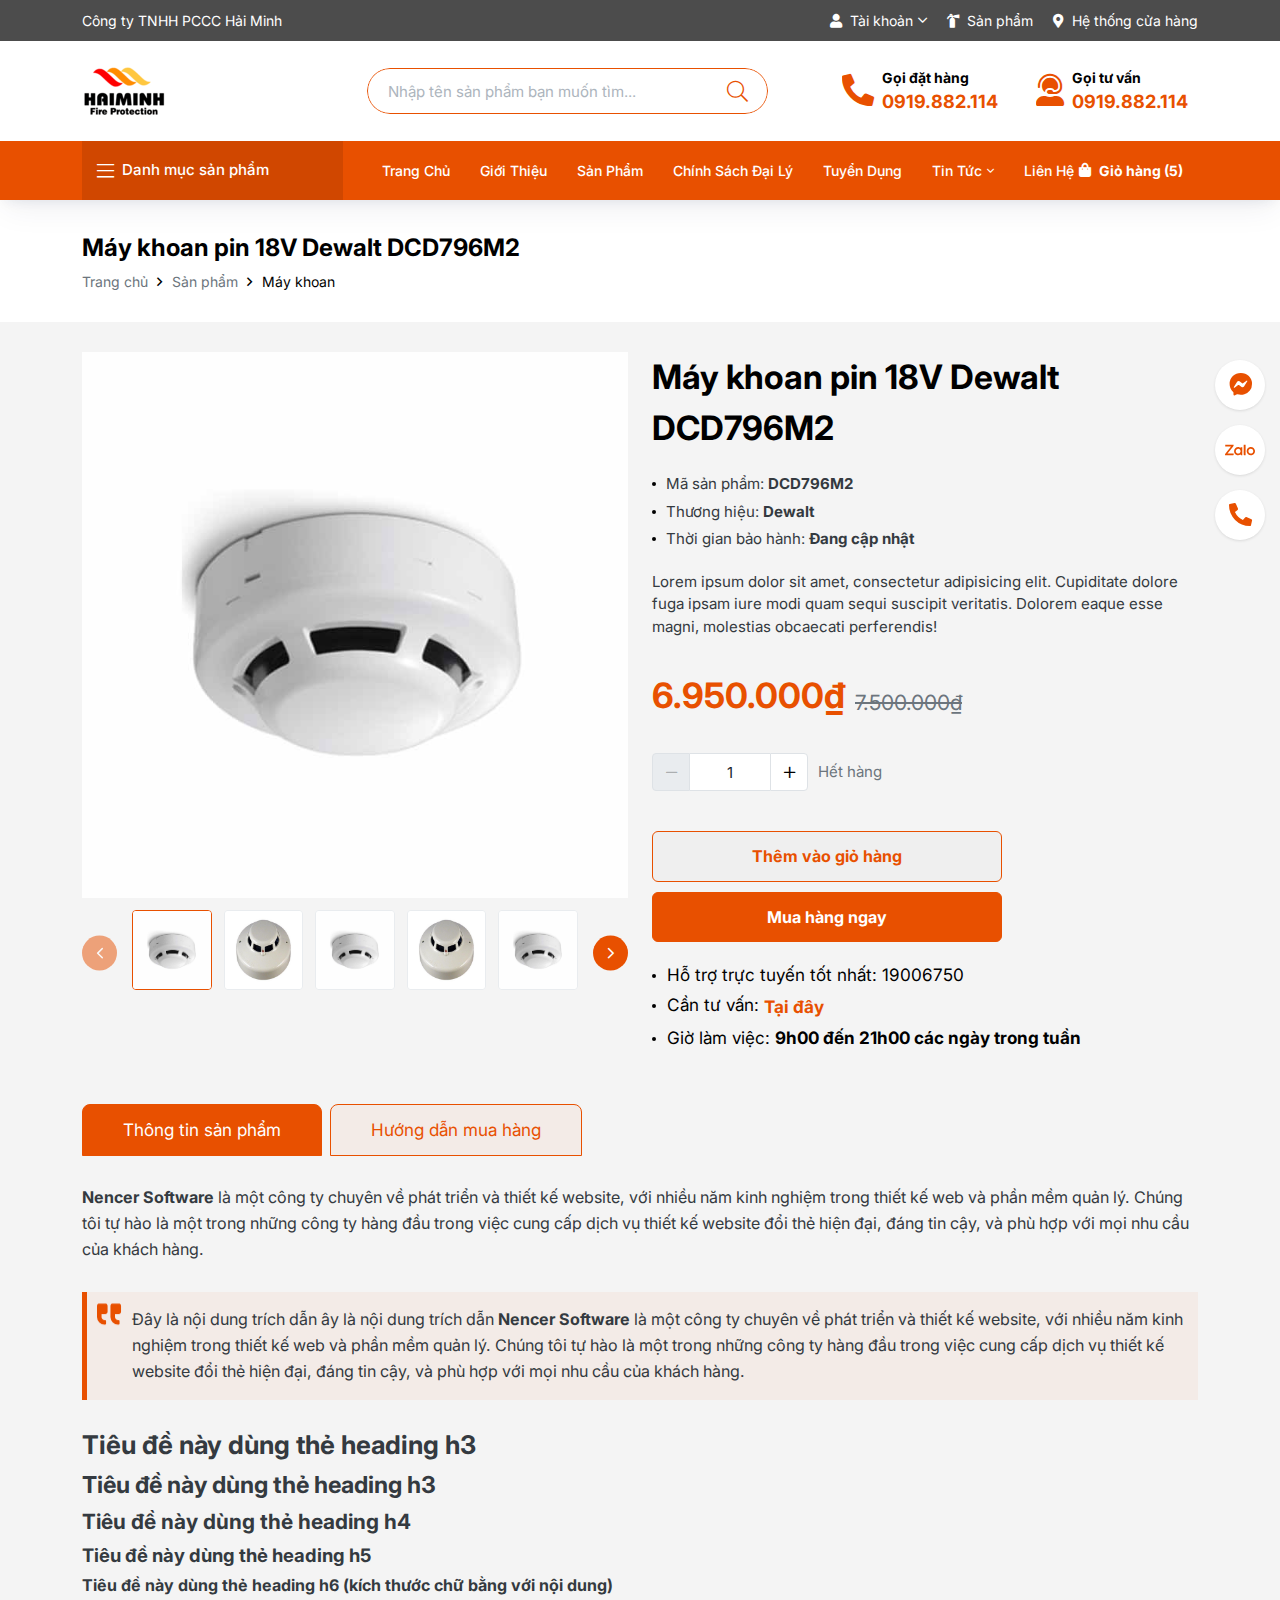
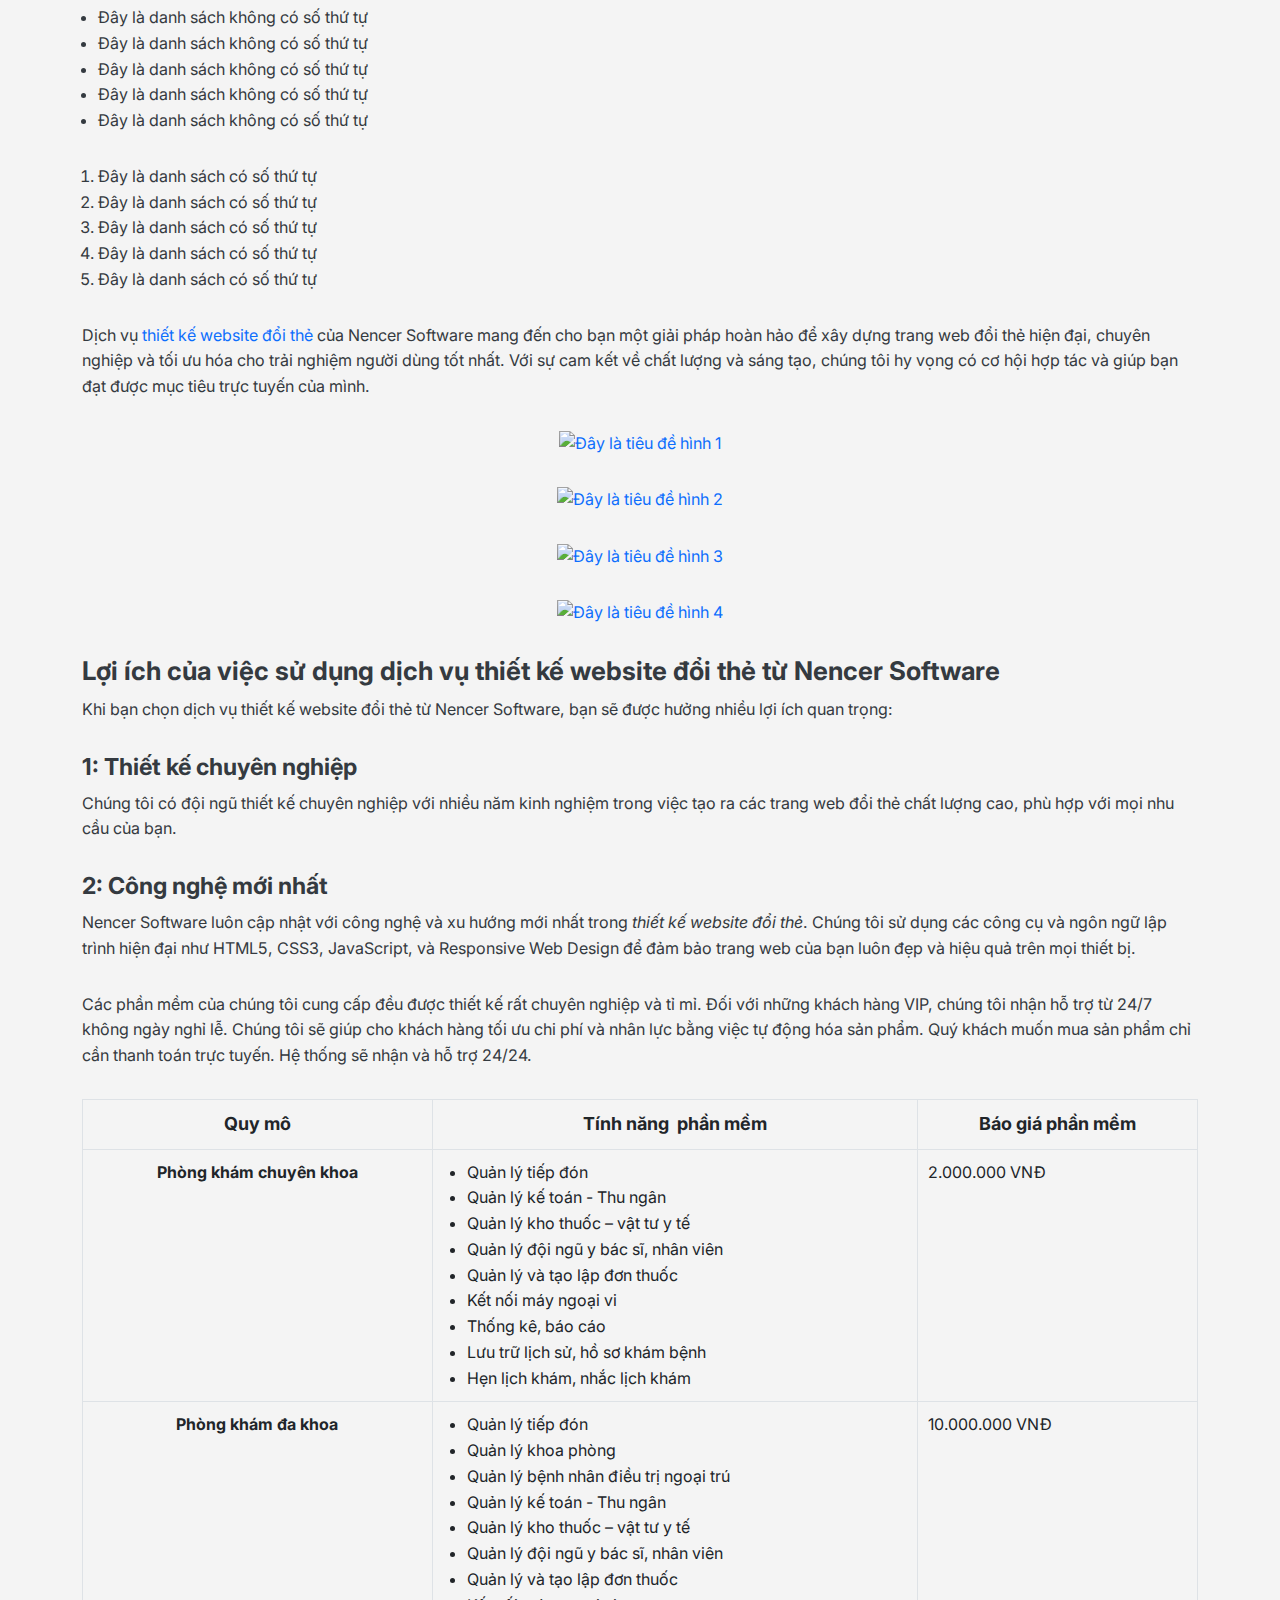
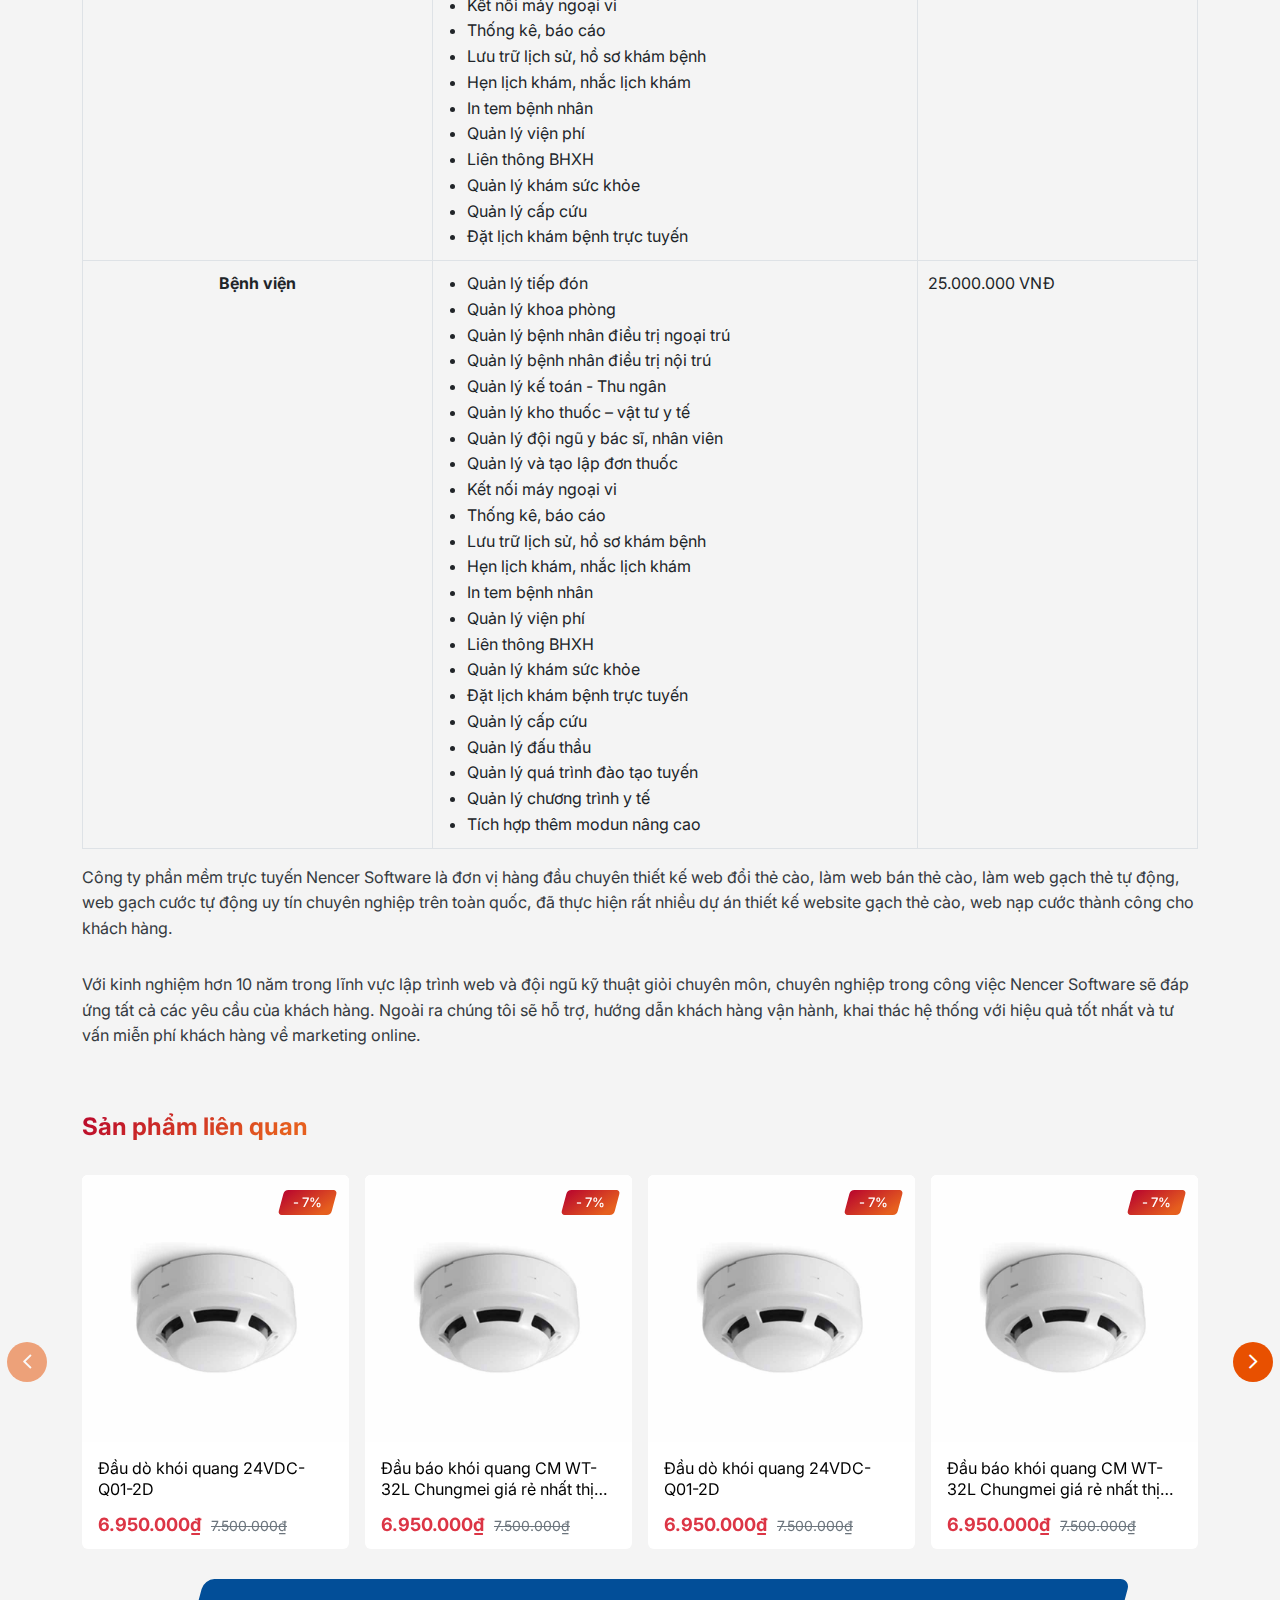
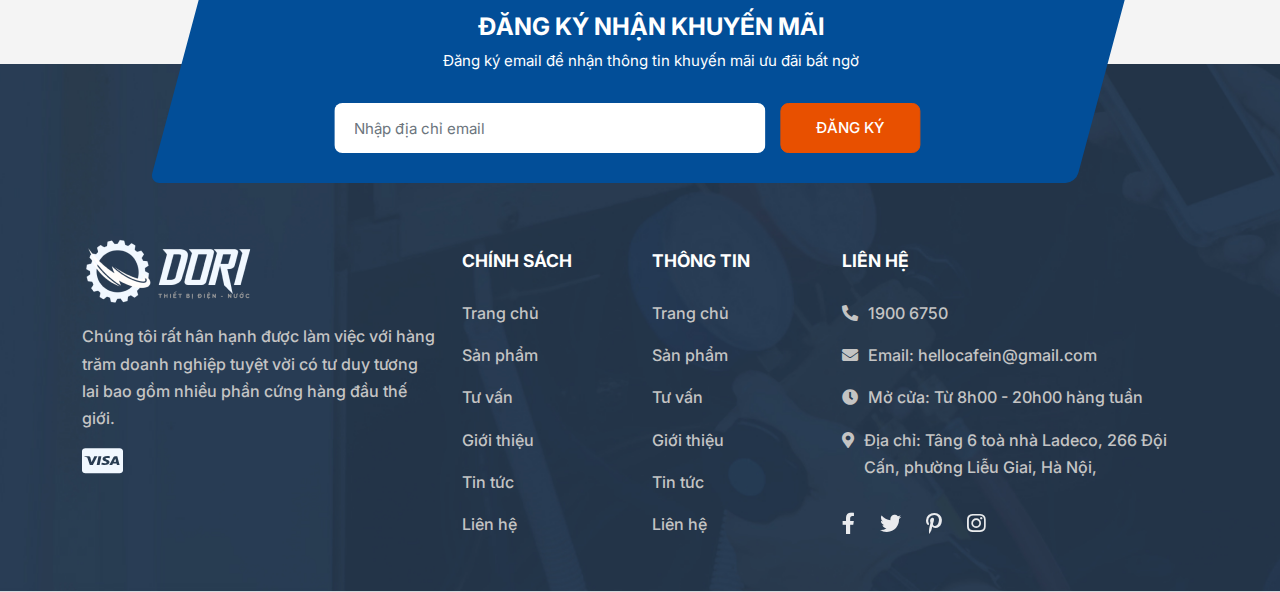
==== commit 2f17dded: "Update" ====
--- a/chi-tiet-san-pham.html
+++ b/chi-tiet-san-pham.html
@@ -404,8 +404,8 @@
 <div id="main" class="main">
 	<div class="section-gap bg-white">
 		<div class="container">
-			<div class="hstack justify-content-between gap-20px">
-				<div class="page-heading">
+			<div class="page-heading hstack justify-content-between gap-20px">
+				<div class="vstack">
 					<div class="heading-title">
 						Máy khoan pin 18V Dewalt DCD796M2
 					</div>
--- a/assets/css/style.css
+++ b/assets/css/style.css
@@ -2028,7 +2028,7 @@
 	position: relative;
 }
 
-.detail-content:before {
+.detail-content blockquote:before {
 	position: absolute;
 	content: "\f10d";
 	font-family: "Font Awesome 5 Pro";
@@ -2293,6 +2293,12 @@
 	border-top: 0;
 }
 
+@media screen and (max-width: 1400px) {
+	.product-detail .product-images .product-avatar [class*=slider-button] {
+		top: calc(100% + 55px);
+	}
+}
+
 @media screen and (min-width: 992px) {
 	.header .header-navigation > ul > li:hover > a {
 		background-color: rgba(var(--bs-black-rgb), .1);
@@ -2528,39 +2534,67 @@
 		font-size: 1em;
 	}
 
-	.article-detail .article-title {
+	.page-heading .heading-title {
 		font-size: 1.5em;
 	}
 
-	.article-detail .article-content,
-	.product-detail .product-content {
+	.article-detail .article-title, .product-detail .product-title {
+		font-size: 1.5em;
+	}
+
+	.product-detail .product-price .price-current {
+		font-size: 1.5em;
+	}
+
+	.product-detail .product-price .price-old {
+		font-size: 1.15em;
+	}
+
+	.product-detail .product-meta,
+	.product-detail .product-desc {
+		font-size: 1em;
+		margin-top: 15px;
+	}
+
+	.product-detail .product-support {
+		margin-top: 15px;
 		font-size: 1.075em;
 	}
 
-	.article-detail .article-content h2,
-	.product-detail .product-content h2 {
+	.product-detail .product-quantity,
+	.product-detail .product-buttons {
+		margin-top: 30px;
+	}
+
+	.product-detail .product-tabs .nav-tabs .nav-item .nav-link {
+		font-size: 1.15em;
+		padding: 10px 30px;
+	}
+
+	.detail-content {
+		font-size: 1em;
+	}
+
+	.detail-content h2 {
 		font-size: 1.3em;
 	}
 
-	.article-detail .article-content h3,
-	.product-detail .product-content h3 {
+	.detail-content h3 {
 		font-size: 1.225em;
 	}
 
-	.article-detail .article-content h4,
-	.product-detail .product-content h4 {
+	.detail-content h4 {
 		font-size: 1.15em;
 	}
 
-	.article-detail .article-content h5,
-	.product-detail .product-content h5 {
+	.detail-content h5 {
 		font-size: 1.075em;
 	}
 
-	.article-detail .article-content h6,
-	.product-detail .product-content h6 {
+	.detail-content h6 {
 		font-size: 1em;
 	}
+
 }
 
 @media screen and (max-width: 991px) {
@@ -2906,6 +2940,14 @@
 	.section-breadcrumb .breadcrumb .breadcrumb-item:nth-child(2) {
 		display: block;
 	}
+
+	.slider-theme [class*=slider-button] {
+		display: none;
+	}
+
+	.product-detail .product-images .product-thumb {
+		padding: 0;
+	}
 }
 
 @media screen and (max-width: 768px) {
@@ -2951,4 +2993,12 @@
 		height: 40px;
 		font-size: 1.5em;
 	}
-}
+
+	.floating-cart .cart-card {
+		width: 320px;
+	}
+
+	.page-heading {
+		flex-direction: column;
+	}
+}
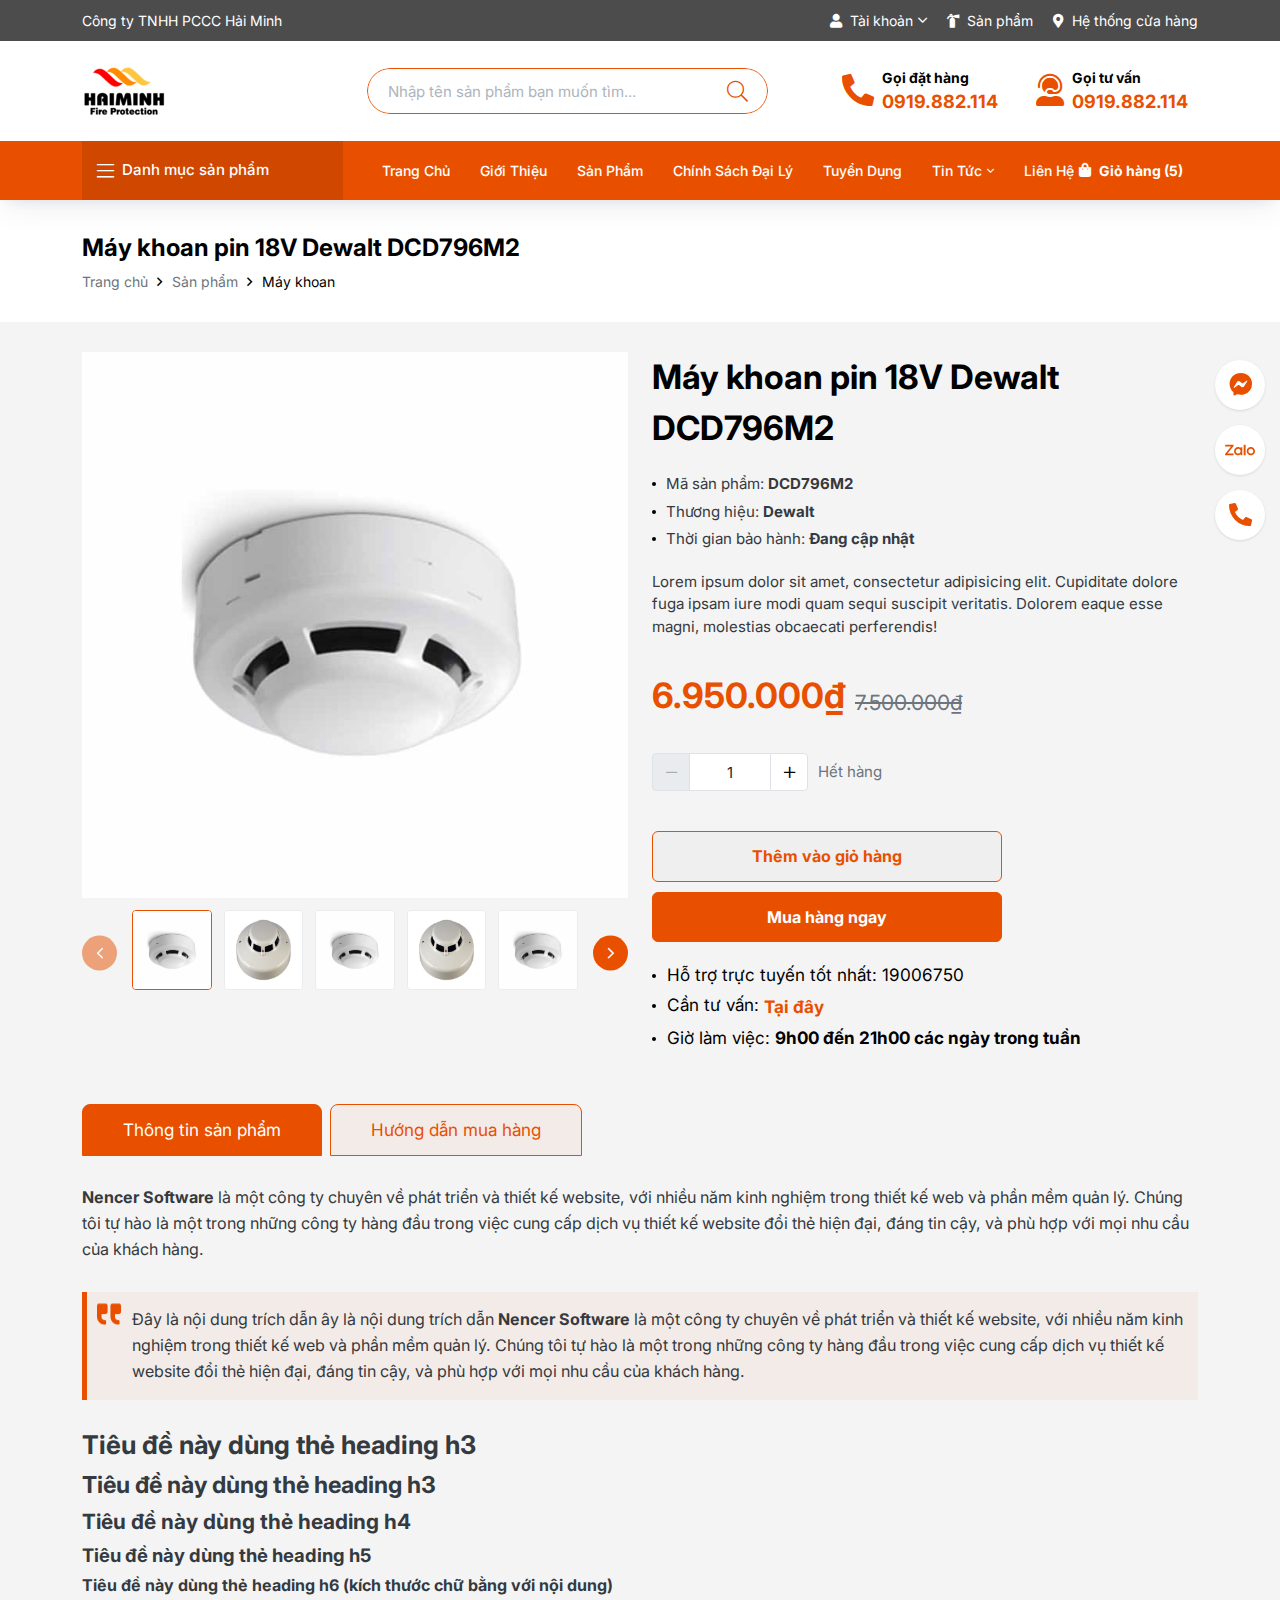
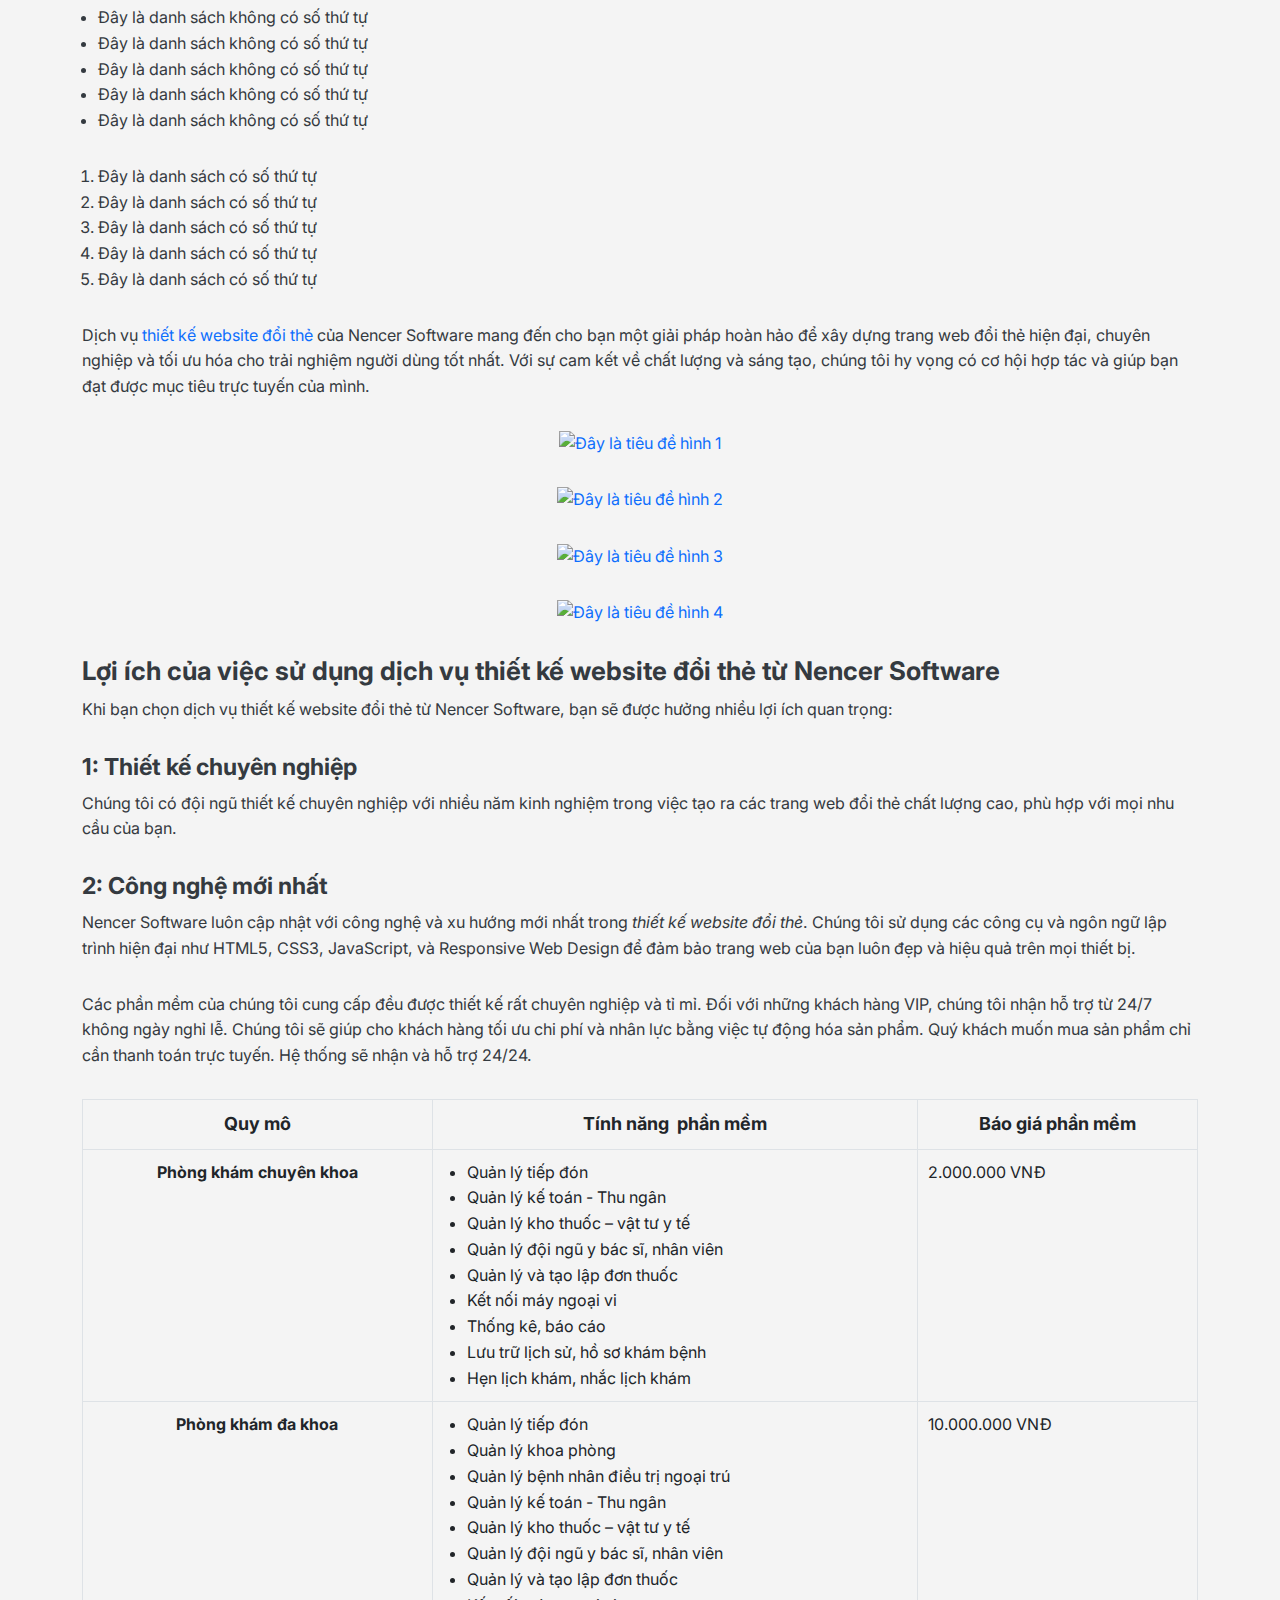
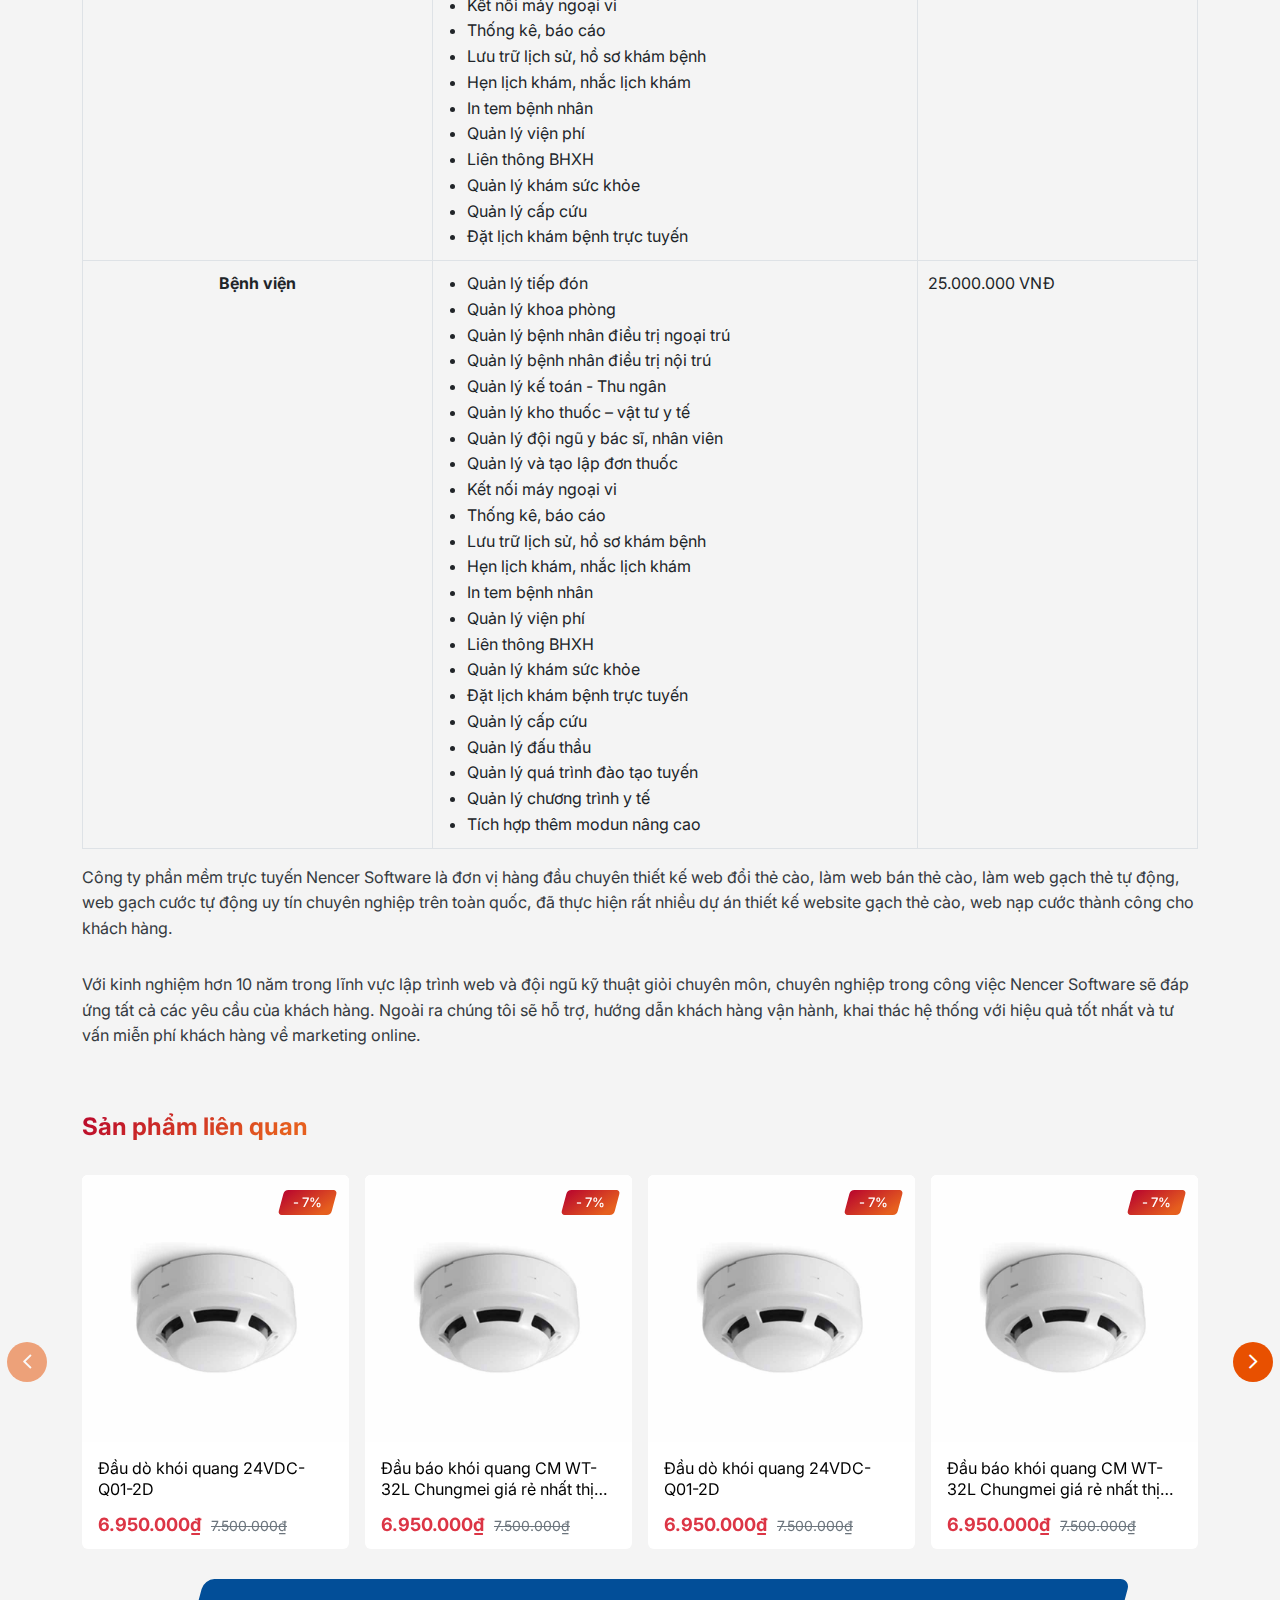
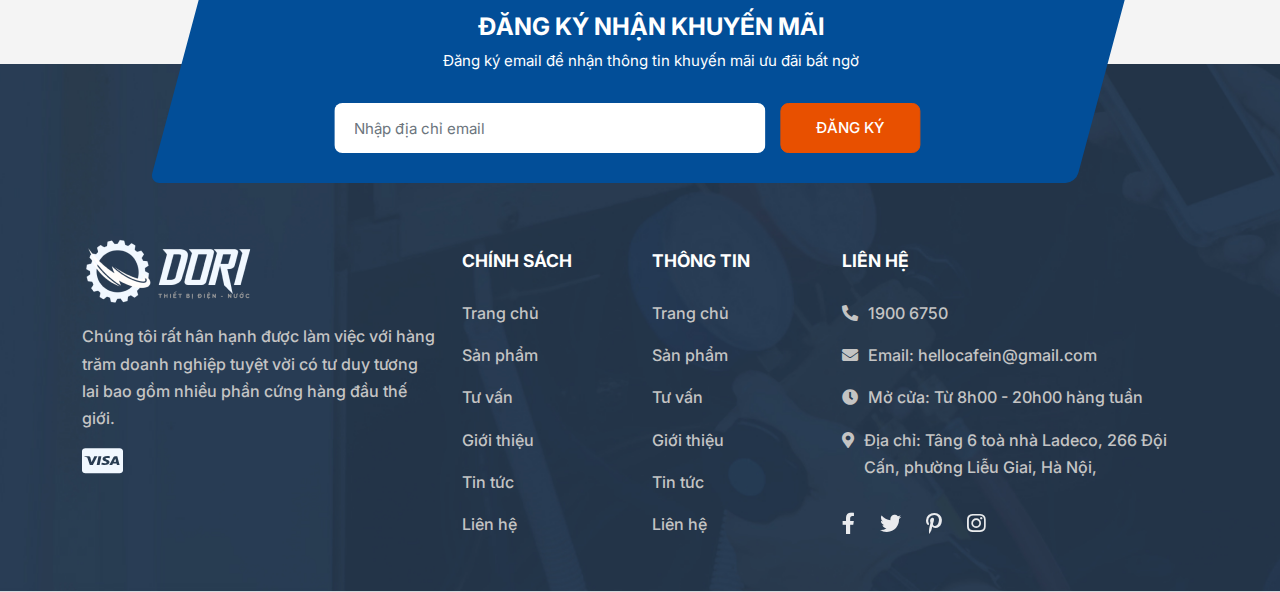
==== commit 6ff82f14: "Update" ====
--- a/chi-tiet-san-pham.html
+++ b/chi-tiet-san-pham.html
@@ -1646,7 +1646,7 @@
 					<div class="card-value">1.050.000đ</div>
 				</div>
 				<div class="card-button">
-					<a href="" class="button-theme button-theme_primary w-100">
+					<a href="./thanh-toan.html" class="button-theme button-theme_primary w-100">
 						Thanh toán <i class="fal fa-angle-right lh-base ms-2 fz-20"></i>
 					</a>
 				</div>
--- a/assets/css/style.css
+++ b/assets/css/style.css
@@ -1,1976 +1,1991 @@
 .section-gap {
-	padding: 30px 0;
+    padding: 30px 0;
 }
 
 .section-gap_small {
-	padding: 15px 0;
+    padding: 15px 0;
 }
 
 .page-light,
 .section-light {
-	background: #f4f4f4;
+    background: #f4f4f4;
 }
 
 .page-article,
 .page-product {
-	background-color: rgba(var(--primary-rgb), .025);
+    background-color: rgba(var(--primary-rgb), .025);
 }
 
 .slider-theme.slider-theme_shadow {
-	margin-left: -10px;
-	margin-right: -10px;
+    margin-left: -10px;
+    margin-right: -10px;
 }
 
 .slider-theme.slider-theme_shadow .swiper {
-	padding: 10px;
+    padding: 10px;
 }
 
 .slider-theme [class*=slider-button] {
-	position: absolute;
-	top: 50%;
-	transform: translateY(-50%);
-	width: 40px;
-	height: 40px;
-	padding: 0;
-	display: flex;
-	align-items: center;
-	justify-content: center;
-	text-align: center;
-	font-size: 2em;
-	z-index: 2;
-	background-color: var(--primary-color);
-	border-radius: 50%;
-	color: var(--bs-white);
+    position: absolute;
+    top: 50%;
+    transform: translateY(-50%);
+    width: 40px;
+    height: 40px;
+    padding: 0;
+    display: flex;
+    align-items: center;
+    justify-content: center;
+    text-align: center;
+    font-size: 2em;
+    z-index: 2;
+    background-color: var(--primary-color);
+    border-radius: 50%;
+    color: var(--bs-white);
 }
 
 .slider-theme [class*=slider-button]:hover {
-	background-color: var(--primary-hover);
+    background-color: var(--primary-hover);
 }
 
 .slider-theme [class*=slider-button].swiper-button-disabled {
-	opacity: .5;
+    opacity: .5;
 }
 
 .slider-theme .slider-button_prev {
-	left: -75px;
+    left: -75px;
 }
 
 .slider-theme .slider-button_next {
-	right: -75px;
+    right: -75px;
 }
 
 .slider-theme .slider-pagination {
-	position: absolute;
-	bottom: 15px;
-	left: 50%;
-	transform: translateX(-50%);
-	z-index: 2;
-	-webkit-box-pack: center;
-	-ms-flex-pack: center;
-	justify-content: center;
-	display: -webkit-box;
-	display: -ms-flexbox;
-	display: flex;
-	-webkit-box-align: center;
-	-ms-flex-align: center;
-	align-items: center;
+    position: absolute;
+    bottom: 15px;
+    left: 50%;
+    transform: translateX(-50%);
+    z-index: 2;
+    -webkit-box-pack: center;
+    -ms-flex-pack: center;
+    justify-content: center;
+    display: -webkit-box;
+    display: -ms-flexbox;
+    display: flex;
+    -webkit-box-align: center;
+    -ms-flex-align: center;
+    align-items: center;
 }
 
 .slider-theme .slider-pagination .swiper-pagination-bullet {
-	width: 35px;
-	height: 5px;
-	background: #d0d0d0;
-	opacity: 0.4;
-	border-radius: 3px;
-	position: relative;
-	overflow: hidden;
+    width: 35px;
+    height: 5px;
+    background: #d0d0d0;
+    opacity: 0.4;
+    border-radius: 3px;
+    position: relative;
+    overflow: hidden;
 }
 
 .slider-theme .slider-pagination .swiper-pagination-bullet::after {
-	content: "";
-	display: block;
-	position: absolute;
-	top: 0;
-	right: 0;
-	bottom: 0;
-	left: 0;
+    content: "";
+    display: block;
+    position: absolute;
+    top: 0;
+    right: 0;
+    bottom: 0;
+    left: 0;
 }
 
 .slider-theme .slider-pagination .swiper-pagination-bullet.swiper-pagination-bullet-active {
-	width: 50px;
-	background-color: #d0d0d0;
-	opacity: 1;
+    width: 50px;
+    background-color: #d0d0d0;
+    opacity: 1;
 }
 
 .slider-theme .slider-pagination .swiper-pagination-bullet.swiper-pagination-bullet-active {
-	position: relative;
+    position: relative;
 }
 
 .slider-theme .slider-pagination .swiper-pagination-bullet.swiper-pagination-bullet-active::after {
-	background: var(--bs-white);
-	-webkit-animation: slide-progress 8s cubic-bezier(.3, 0, .3, 1) forwards;
-	animation: slide-progress 8s cubic-bezier(.3, 0, .3, 1) forwards;
+    background: var(--bs-white);
+    -webkit-animation: slide-progress 8s cubic-bezier(.3, 0, .3, 1) forwards;
+    animation: slide-progress 8s cubic-bezier(.3, 0, .3, 1) forwards;
 }
 
 @-webkit-keyframes slide-progress {
-	0% {
-		-webkit-transform: translateX(-100%);
-		transform: translateX(-100%);
-	}
-	100% {
-		-webkit-transform: translateX(0);
-		transform: translateX(0);
-	}
+    0% {
+        -webkit-transform: translateX(-100%);
+        transform: translateX(-100%);
+    }
+    100% {
+        -webkit-transform: translateX(0);
+        transform: translateX(0);
+    }
 }
 
 @keyframes slide-progress {
-	0% {
-		-webkit-transform: translateX(-100%);
-		transform: translateX(-100%);
-	}
-	100% {
-		-webkit-transform: translateX(0);
-		transform: translateX(0);
-	}
+    0% {
+        -webkit-transform: translateX(-100%);
+        transform: translateX(-100%);
+    }
+    100% {
+        -webkit-transform: translateX(0);
+        transform: translateX(0);
+    }
 }
 
 .section-heading {
-	margin-bottom: 30px;
-	display: flex;
-	align-items: center;
-	justify-content: center;
-	flex-direction: column;
-	text-align: center;
-	gap: 15px;
+    margin-bottom: 30px;
+    display: flex;
+    align-items: center;
+    justify-content: center;
+    flex-direction: column;
+    text-align: center;
+    gap: 15px;
 }
 
 .section-heading .heading-sub {
-	display: inline-flex;
-	align-items: center;
-	justify-content: center;
-	padding: 10px 20px 10px 44px;
-	color: var(--primary-color);
-	background: var(--bs-white);
-	box-shadow: 0 4px 30px rgba(235, 114, 87, 0.27);
-	border-radius: 30px;
-	font-size: 1.15em;
-	position: relative;
+    display: inline-flex;
+    align-items: center;
+    justify-content: center;
+    padding: 10px 20px 10px 44px;
+    color: var(--primary-color);
+    background: var(--bs-white);
+    box-shadow: 0 4px 30px rgba(235, 114, 87, 0.27);
+    border-radius: 30px;
+    font-size: 1.15em;
+    position: relative;
 }
 
 .section-heading .heading-sub .heading-sub_icon {
-	position: absolute;
-	left: 10px;
-	width: 27px;
-	height: 27px;
-	background: var(--primary-color);
-	border-radius: 50%;
-	color: var(--bs-white);
-	display: flex;
-	align-items: center;
-	justify-content: center;
-	font-size: .85em;
+    position: absolute;
+    left: 10px;
+    width: 27px;
+    height: 27px;
+    background: var(--primary-color);
+    border-radius: 50%;
+    color: var(--bs-white);
+    display: flex;
+    align-items: center;
+    justify-content: center;
+    font-size: .85em;
 }
 
 .section-heading .heading-title {
-	font-size: 1.725em;
-	margin-bottom: 0;
-	font-weight: 700;
-	display: inline-block;
+    font-size: 1.725em;
+    margin-bottom: 0;
+    font-weight: 700;
+    display: inline-block;
 }
 
 .section-heading .heading-title:not(.heading-title_black) {
-	background: var(--gradient);
-	-webkit-background-clip: text;
-	-webkit-text-fill-color: transparent;
+    background: var(--gradient);
+    -webkit-background-clip: text;
+    -webkit-text-fill-color: transparent;
 }
 
 .section-heading .heading-title.heading-title_black {
-	color: var(--bs-black);
+    color: var(--bs-black);
 }
 
 .section-heading .heading-title.heading-title_black > span {
-	background: var(--gradient);
-	-webkit-background-clip: text;
-	-webkit-text-fill-color: transparent;
+    background: var(--gradient);
+    -webkit-background-clip: text;
+    -webkit-text-fill-color: transparent;
 }
 
 .section-heading .heading-text {
-	font-size: 1.075em;
-	color: #525252;
+    font-size: 1.075em;
+    color: #525252;
+}
+
+.section-heading .heading-text p:last-child {
+    margin-bottom: 0;
 }
 
 .section-heading .heading-tabs {
-	margin-top: 30px;
-	width: 100%;
+    margin-top: 30px;
+    width: 100%;
 }
 
 .section-heading .heading-tabs .nav-tabs {
-	gap: 4px;
-	white-space: nowrap;
-	flex-wrap: nowrap;
-	overflow-y: hidden;
-	overflow-x: auto;
-	justify-content: center;
-	padding-left: 10px;
-	padding-right: 10px;
+    gap: 4px;
+    white-space: nowrap;
+    flex-wrap: nowrap;
+    overflow-y: hidden;
+    overflow-x: auto;
+    justify-content: center;
+    padding-left: 10px;
+    padding-right: 10px;
 }
 
 .section-heading .heading-tabs .nav-tabs .nav-item .nav-link {
-	position: relative;
-	font-weight: 400;
-	-webkit-transition: var(--transition-default);
-	-moz-transition: var(--transition-default);
-	-ms-transition: var(--transition-default);
-	-o-transition: var(--transition-default);
-	transition: var(--transition-default);
-	padding: 6px 20px;
-	border-radius: 10px;
-	border: 0;
-	background: transparent;
-	overflow: hidden;
+    position: relative;
+    font-weight: 400;
+    -webkit-transition: var(--transition-default);
+    -moz-transition: var(--transition-default);
+    -ms-transition: var(--transition-default);
+    -o-transition: var(--transition-default);
+    transition: var(--transition-default);
+    padding: 6px 20px;
+    border-radius: 10px;
+    border: 0;
+    background: transparent;
+    overflow: hidden;
 }
 
 .section-heading .heading-tabs .nav-tabs .nav-item .nav-link > span {
-	position: relative;
-	z-index: 2;
-	font-size: 1.225em;
-	color: var(--bs-gray-900);
-	font-weight: 500;
-	display: inline-block;
+    position: relative;
+    z-index: 2;
+    font-size: 1.225em;
+    color: var(--bs-gray-900);
+    font-weight: 500;
+    display: inline-block;
 }
 
 .section-heading .heading-tabs .nav-tabs .nav-item .nav-link.active,
 .section-heading .heading-tabs .nav-tabs .nav-item .nav-link:hover {
-	transform: skew(-15deg);
-	background: var(--gradient);
+    transform: skew(-15deg);
+    background: var(--gradient);
 }
 
 .section-heading .heading-tabs .nav-tabs .nav-item .nav-link.active > span,
 .section-heading .heading-tabs .nav-tabs .nav-item .nav-link:hover > span {
-	color: var(--bs-white);
-	transform: skew(15deg);
+    color: var(--bs-white);
+    transform: skew(15deg);
 }
 
 .button-theme {
-	padding: 8px 17px;
-	border-radius: 6px;
-	font-weight: 500;
-	display: -webkit-inline-box;
-	display: -ms-inline-flexbox;
-	display: inline-flex;
-	vertical-align: middle;
-	text-align: center;
-	-webkit-box-align: center;
-	-ms-flex-align: center;
-	align-items: center;
-	-webkit-box-pack: center;
-	-ms-flex-pack: center;
-	justify-content: center;
-	white-space: nowrap;
-	-webkit-transition: var(--transition-default);
-	-o-transition: var(--transition-default);
-	transition: var(--transition-default);
-	font-size: 1.075em;
-	overflow: hidden;
-	border: 0;
-	outline: none;
-	cursor: pointer;
-	position: relative;
-	z-index: 2;
+    padding: 8px 17px;
+    border-radius: 6px;
+    font-weight: 500;
+    display: -webkit-inline-box;
+    display: -ms-inline-flexbox;
+    display: inline-flex;
+    vertical-align: middle;
+    text-align: center;
+    -webkit-box-align: center;
+    -ms-flex-align: center;
+    align-items: center;
+    -webkit-box-pack: center;
+    -ms-flex-pack: center;
+    justify-content: center;
+    white-space: nowrap;
+    -webkit-transition: var(--transition-default);
+    -o-transition: var(--transition-default);
+    transition: var(--transition-default);
+    font-size: 1.075em;
+    overflow: hidden;
+    border: 0;
+    outline: none;
+    cursor: pointer;
+    position: relative;
+    z-index: 2;
 }
 
 .button-theme.button-theme_large {
-	padding: 12px 40px;
-	font-size: 1.15em;
+    padding: 12px 40px;
+    font-size: 1.15em;
 }
 
 .button-theme.button-theme_primary {
-	color: var(--bs-white);
-	background: var(--primary-color);
-	border: 1px solid var(--primary-color);
+    color: var(--bs-white);
+    background: var(--primary-color);
+    border: 1px solid var(--primary-color);
 }
 
 .button-theme.button-theme_primary:hover {
-	color: var(--bs-white);
-	background: var(--primary-hover);
-	border: 1px solid var(--primary-hover);
+    color: var(--bs-white);
+    background: var(--primary-hover);
+    border: 1px solid var(--primary-hover);
 }
 
 .button-theme.button-theme_gradient {
-	border: 1px solid var(--primary-color);
-	color: var(--primary-color);
+    border: 1px solid var(--primary-color);
+    color: var(--primary-color);
 }
 
 .button-theme.button-theme_gradient > span {
-	position: relative;
-	z-index: 2;
-	color: inherit;
-	-webkit-transition: var(--transition-default);
-	-o-transition: var(--transition-default);
-	transition: var(--transition-default);
+    position: relative;
+    z-index: 2;
+    color: inherit;
+    -webkit-transition: var(--transition-default);
+    -o-transition: var(--transition-default);
+    transition: var(--transition-default);
 }
 
 .button-theme.button-theme_gradient:hover > span {
-	color: var(--bs-white);
+    color: var(--bs-white);
 }
 
 .button-theme.button-theme_gradient:before {
-	background: var(--gradient);
-	position: absolute;
-	z-index: 1;
-	content: "";
-	display: block;
-	width: 100%;
-	height: 100%;
-	opacity: 0;
-	visibility: hidden;
-	inset: 0;
-	-webkit-transition: var(--transition-default);
-	-o-transition: var(--transition-default);
-	transition: var(--transition-default);
+    background: var(--gradient);
+    position: absolute;
+    z-index: 1;
+    content: "";
+    display: block;
+    width: 100%;
+    height: 100%;
+    opacity: 0;
+    visibility: hidden;
+    inset: 0;
+    -webkit-transition: var(--transition-default);
+    -o-transition: var(--transition-default);
+    transition: var(--transition-default);
 }
 
 .button-theme.button-theme_gradient:hover:before {
-	opacity: 1;
-	visibility: visible;
+    opacity: 1;
+    visibility: visible;
 }
 
 .header {
-	position: sticky;
-	top: 0;
-	z-index: 5;
-	-webkit-transition: var(--transition-default);
-	-o-transition: var(--transition-default);
-	transition: var(--transition-default);
-	-webkit-box-shadow: 0 6px 14px -6px rgba(24, 39, 75, 0.1), 0px 10px 32px -4px rgba(24, 39, 75, 0.075);
-	box-shadow: 0 6px 14px -6px rgba(24, 39, 75, 0.1), 0px 10px 32px -4px rgba(24, 39, 75, 0.075);
+    position: sticky;
+    top: 0;
+    z-index: 21;
+    -webkit-transition: var(--transition-default);
+    -o-transition: var(--transition-default);
+    transition: var(--transition-default);
+    -webkit-box-shadow: 0 6px 14px -6px rgba(24, 39, 75, 0.1), 0 10px 32px -4px rgba(24, 39, 75, 0.075);
+    box-shadow: 0 6px 14px -6px rgba(24, 39, 75, 0.1), 0 10px 32px -4px rgba(24, 39, 75, 0.075);
 }
 
 .header .header-top {
-	background-color: #4c4c4c;
+    background-color: #4c4c4c;
 }
 
 .header .header-actions .header-actions_item > a {
-	padding: 10px 0;
-	color: var(--bs-white);
+    padding: 10px 0;
+    color: var(--bs-white);
 }
 
 .header .header-actions .header-actions_item > i {
-	font-size: 1.3em;
-	color: var(--bs-white);
-	transition: var(--transition-default);
+    font-size: 1.3em;
+    color: var(--bs-white);
+    transition: var(--transition-default);
 }
 
 .header .header-actions .header-actions_item:hover > a {
-	color: var(--primary-color);
+    color: var(--primary-color);
 }
 
 .header .header-actions .header-actions_item:hover > i {
-	transform: rotate(180deg);
-	color: var(--primary-color);
+    transform: rotate(180deg);
+    color: var(--primary-color);
 }
 
 .header .header-actions .header-actions_item > ul {
-	display: flex;
-	flex-direction: column;
-	width: max-content;
-	min-width: 200px;
-	background-color: var(--bs-white);
-	transition: var(--transition-default);
-	z-index: 2;
-	-webkit-box-shadow: 0 6px 14px -6px rgba(24, 39, 75, 0.12), 0px 10px 32px -4px rgba(24, 39, 75, 0.1);
-	box-shadow: 0 6px 14px -6px rgba(24, 39, 75, 0.12), 0px 10px 32px -4px rgba(24, 39, 75, 0.1);
-	left: 0;
-	top: 100%;
-	transform: scaleY(0);
-	transform-origin: top;
-	opacity: 0;
-	visibility: hidden;
-	pointer-events: none;
+    display: flex;
+    flex-direction: column;
+    width: max-content;
+    min-width: 200px;
+    background-color: var(--bs-white);
+    transition: var(--transition-default);
+    z-index: 2;
+    -webkit-box-shadow: 0 6px 14px -6px rgba(24, 39, 75, 0.12), 0 10px 32px -4px rgba(24, 39, 75, 0.1);
+    box-shadow: 0 6px 14px -6px rgba(24, 39, 75, 0.12), 0 10px 32px -4px rgba(24, 39, 75, 0.1);
+    left: 0;
+    top: 100%;
+    transform: scaleY(0);
+    transform-origin: top;
+    opacity: 0;
+    visibility: hidden;
+    pointer-events: none;
 }
 
 .header .header-actions .header-actions_item:hover > ul {
-	transform: scaleY(1);
-	opacity: 1;
-	visibility: visible;
-	pointer-events: auto;
+    transform: scaleY(1);
+    opacity: 1;
+    visibility: visible;
+    pointer-events: auto;
 }
 
 .header .header-actions .header-actions_item > ul > li > a {
-	color: var(--bs-black);
-	padding: 10px 15px;
-	font-size: 1em;
-	position: relative;
-	white-space: nowrap;
-	display: -webkit-box;
-	display: -ms-flexbox;
-	display: flex;
-	gap: 5px;
-	-webkit-transition: var(--transition-default);
-	-o-transition: var(--transition-default);
-	transition: var(--transition-default);
-	text-transform: capitalize;
-	-webkit-box-align: center;
-	-ms-flex-align: center;
-	align-items: center;
+    color: var(--bs-black);
+    padding: 10px 15px;
+    font-size: 1em;
+    position: relative;
+    white-space: nowrap;
+    display: -webkit-box;
+    display: -ms-flexbox;
+    display: flex;
+    gap: 5px;
+    -webkit-transition: var(--transition-default);
+    -o-transition: var(--transition-default);
+    transition: var(--transition-default);
+    text-transform: capitalize;
+    -webkit-box-align: center;
+    -ms-flex-align: center;
+    align-items: center;
 }
 
 .header .header-actions .header-actions_item > ul > li > a > i {
-	font-size: 1.5em;
-	transition: var(--transition-default);
-	margin-right: 4px;
-	color: var(--primary-color);
+    font-size: 1.5em;
+    transition: var(--transition-default);
+    margin-right: 4px;
+    color: var(--primary-color);
 }
 
 .header .header-actions .header-actions_item > ul > li + li {
-	border-top: 1px solid var(--bs-gray-200);
+    border-top: 1px solid var(--bs-gray-200);
 }
 
 .header .header-actions .header-actions_item > ul > li:hover > a {
-	background-color: var(--primary-color);
-	color: var(--bs-white);
+    background-color: var(--primary-color);
+    color: var(--bs-white);
 }
 
 .header .header-middle {
-	background-color: var(--bs-white);
-	padding: 25px 0;
-	transition: var(--transition-default);
+    background-color: var(--bs-white);
+    padding: 25px 0;
+    transition: var(--transition-default);
 }
 
 .header .header-logo img {
-	height: 50px;
-	transition: var(--transition-default);
+    height: 50px;
+    transition: var(--transition-default);
 }
 
 .header .header-contact .header-contact_item {
-	transition: var(--transition-default);
+    transition: var(--transition-default);
 }
 
 .header .header-contact .header-contact_item .contact-item_icon {
-	color: var(--primary-color);
-	font-size: 2.3em;
-	transition: var(--transition-default);
+    color: var(--primary-color);
+    font-size: 2.3em;
+    transition: var(--transition-default);
 }
 
 .header .header-contact .header-contact_item .contact-item_title {
-	font-size: 1em;
-	font-weight: 700;
-	color: var(--bs-black);
+    font-size: 1em;
+    font-weight: 700;
+    color: var(--bs-black);
 }
 
 .header .header-contact .header-contact_item .contact-item_value {
-	font-size: 1.3em;
-	font-weight: 700;
-	color: var(--primary-color);
-	transition: var(--transition-default);
+    font-size: 1.3em;
+    font-weight: 700;
+    color: var(--primary-color);
+    transition: var(--transition-default);
 }
 
 .header .header-contact .header-contact_item:hover {
-	opacity: .8;
+    opacity: .8;
 }
 
 .header .header-form {
-	max-width: calc(100% - 50px);
-	height: 46px;
-	border-radius: 50px;
+    max-width: calc(100% - 50px);
+    height: 46px;
+    border-radius: 50px;
 }
 
 .header .header-form .form-control {
-	font-size: 1.075em;
-	color: var(--bs-black);
-	height: 46px;
-	border-radius: 50px;
-	padding: 8px 50px 8px 20px;
-	border: 1px solid var(--primary-color)
+    font-size: 1.075em;
+    color: var(--bs-black);
+    height: 46px;
+    border-radius: 50px;
+    padding: 8px 50px 8px 20px;
+    border: 1px solid var(--primary-color)
 }
 
 .header .header-form .form-control::placeholder {
-	color: var(--bs-gray-500);
+    color: var(--bs-gray-500);
 }
 
 .header .header-form .link-default {
-	font-size: 1.5em;
-	color: var(--primary-color);
-	right: 20px;
+    font-size: 1.5em;
+    color: var(--primary-color);
+    right: 20px;
 }
 
 .header .header-bottom {
-	background-color: var(--primary-color);
+    background-color: var(--primary-color);
 }
 
 .header .header-navigation ul {
-	list-style-type: none;
-	padding-left: 0;
-	margin-bottom: 0;
+    list-style-type: none;
+    padding-left: 0;
+    margin-bottom: 0;
 }
 
 .header .header-navigation > ul {
-	display: -webkit-box;
-	display: -ms-flexbox;
-	display: flex;
-	-webkit-box-align: center;
-	-ms-flex-align: center;
-	align-items: center;
-	justify-content: flex-start;
+    display: -webkit-box;
+    display: -ms-flexbox;
+    display: flex;
+    -webkit-box-align: center;
+    -ms-flex-align: center;
+    align-items: center;
+    justify-content: flex-start;
 }
 
 .header .header-navigation > ul > li {
-	position: relative;
+    position: relative;
 }
 
 .header .header-navigation > ul > li > a {
-	color: var(--bs-white);
-	padding: 19px 15px;
-	font-size: 1em;
-	font-weight: 500;
-	position: relative;
-	white-space: nowrap;
-	display: -webkit-box;
-	display: -ms-flexbox;
-	display: flex;
-	gap: 5px;
-	-webkit-box-pack: center;
-	-ms-flex-pack: center;
-	justify-content: center;
-	-webkit-transition: var(--transition-default);
-	-o-transition: var(--transition-default);
-	transition: var(--transition-default);
-	text-transform: capitalize;
-	-webkit-box-align: center;
-	-ms-flex-align: center;
-	align-items: center;
+    color: var(--bs-white);
+    padding: 19px 15px;
+    font-size: 1em;
+    font-weight: 500;
+    position: relative;
+    white-space: nowrap;
+    display: -webkit-box;
+    display: -ms-flexbox;
+    display: flex;
+    gap: 5px;
+    -webkit-box-pack: center;
+    -ms-flex-pack: center;
+    justify-content: center;
+    -webkit-transition: var(--transition-default);
+    -o-transition: var(--transition-default);
+    transition: var(--transition-default);
+    text-transform: capitalize;
+    -webkit-box-align: center;
+    -ms-flex-align: center;
+    align-items: center;
 }
 
 .header .header-navigation > ul > li > ul {
-	background-color: var(--bs-white);
+    background-color: var(--bs-white);
 }
 
 .header .header-navigation > ul > li:hover > ul {
-	transform: scaleY(1);
-	opacity: 1;
-	visibility: visible;
-	pointer-events: auto;
+    transform: scaleY(1);
+    opacity: 1;
+    visibility: visible;
+    pointer-events: auto;
 }
 
 .header .header-navigation > ul > li > ul > li > a {
-	color: var(--bs-black);
-	padding: 10px 15px;
-	font-size: 1em;
-	position: relative;
-	white-space: nowrap;
-	display: -webkit-box;
-	display: -ms-flexbox;
-	display: flex;
-	gap: 5px;
-	-webkit-transition: var(--transition-default);
-	-o-transition: var(--transition-default);
-	transition: var(--transition-default);
-	text-transform: capitalize;
-	-webkit-box-align: center;
-	-ms-flex-align: center;
-	align-items: center;
+    color: var(--bs-black);
+    padding: 10px 15px;
+    font-size: 1em;
+    position: relative;
+    white-space: nowrap;
+    display: -webkit-box;
+    display: -ms-flexbox;
+    display: flex;
+    gap: 5px;
+    -webkit-transition: var(--transition-default);
+    -o-transition: var(--transition-default);
+    transition: var(--transition-default);
+    text-transform: capitalize;
+    -webkit-box-align: center;
+    -ms-flex-align: center;
+    align-items: center;
 }
 
 .header .header-navigation > ul > li > ul > li > a > i {
-	font-size: 1.5em;
-	transition: var(--transition-default);
-	margin-right: 4px;
-	color: var(--primary-color);
+    font-size: 1.5em;
+    transition: var(--transition-default);
+    margin-right: 4px;
+    color: var(--primary-color);
 }
 
 .header .header-navigation > ul > li > ul > li + li {
-	border-top: 1px solid var(--bs-gray-200);
+    border-top: 1px solid var(--bs-gray-200);
 }
 
 .header .header-navigation > ul > li > ul > li:hover > a {
-	background-color: var(--primary-color);
-	color: var(--bs-white);
+    background-color: var(--primary-color);
+    color: var(--bs-white);
 }
 
 .header .header-cart {
-	text-align: right;
+    text-align: right;
 }
 
 .header .header-cart .link-default {
-	color: var(--bs-white);
-	padding: 18px 15px;
-	font-size: 1em;
-	font-weight: 700;
-	transition: var(--transition-default);
+    color: var(--bs-white);
+    padding: 18px 15px;
+    font-size: 1em;
+    font-weight: 700;
+    transition: var(--transition-default);
 }
 
 .header .header-cart .link-default:hover {
-	background-color: rgba(var(--bs-black-rgb), .1);
+    background-color: rgba(var(--bs-black-rgb), .1);
 }
 
 .header .header-category {
-	position: relative;
+    position: relative;
 }
 
 .header .header-category .link-default {
-	color: var(--bs-white);
-	padding: 18px 15px;
-	font-size: 1.075em;
-	font-weight: 500;
-	width: 100%;
-	background-color: rgba(var(--bs-black-rgb), .1);
-	transition: var(--transition-default);
+    color: var(--bs-white);
+    padding: 18px 15px;
+    font-size: 1.075em;
+    font-weight: 500;
+    width: 100%;
+    background-color: rgba(var(--bs-black-rgb), .1);
+    transition: var(--transition-default);
 }
 
 .header .header-category .link-default > i {
-	font-size: 1.3em;
+    font-size: 1.3em;
 }
 
 .header .header-category .category-list {
-	position: absolute;
-	width: 100%;
-	background-color: var(--bs-white);
-	transition: var(--transition-default);
-	z-index: 3;
-	-webkit-box-shadow: 0 6px 14px -6px rgba(24, 39, 75, 0.12), 0px 10px 32px -4px rgba(24, 39, 75, 0.1);
-	box-shadow: 0 6px 14px -6px rgba(24, 39, 75, 0.12), 0px 10px 32px -4px rgba(24, 39, 75, 0.1);
-	left: 0;
-	top: 100%;
-	transform: scaleY(0);
-	transform-origin: top;
-	opacity: 0;
-	visibility: hidden;
-	pointer-events: none;
+    position: absolute;
+    width: 100%;
+    background-color: var(--bs-white);
+    transition: var(--transition-default);
+    z-index: 3;
+    -webkit-box-shadow: 0 6px 14px -6px rgba(24, 39, 75, 0.12), 0 10px 32px -4px rgba(24, 39, 75, 0.1);
+    box-shadow: 0 6px 14px -6px rgba(24, 39, 75, 0.12), 0 10px 32px -4px rgba(24, 39, 75, 0.1);
+    left: 0;
+    top: 100%;
+    transform: scaleY(0);
+    transform-origin: top;
+    opacity: 0;
+    visibility: hidden;
+    pointer-events: none;
 }
 
 .header .header-category.is-default .category-list,
 .header .header-category.is-show .category-list {
-	transform: scaleY(1);
-	opacity: 1;
-	visibility: visible;
-	pointer-events: auto;
+    transform: scaleY(1);
+    opacity: 1;
+    visibility: visible;
+    pointer-events: auto;
 }
 
 .header .header-category .category-list > ul {
-	background-color: var(--bs-white);
-	display: flex;
-	flex-direction: column;
-	list-style-type: none;
-	padding-left: 0;
-	margin-bottom: 0;
+    background-color: var(--bs-white);
+    display: flex;
+    flex-direction: column;
+    list-style-type: none;
+    padding-left: 0;
+    margin-bottom: 0;
 }
 
 .header .header-category .category-list > ul > li > a {
-	color: var(--bs-black);
-	padding: 11.4px 15px;
-	font-size: 1em;
+    color: var(--bs-black);
+    padding: 11.4px 15px;
+    font-size: 1em;
+    position: relative;
+    white-space: nowrap;
+    display: -webkit-box;
+    display: -ms-flexbox;
+    display: flex;
+    gap: 5px;
+    -webkit-transition: var(--transition-default);
+    -o-transition: var(--transition-default);
+    transition: var(--transition-default);
+    text-transform: capitalize;
+    -webkit-box-align: center;
+    -ms-flex-align: center;
+    align-items: center;
+}
+
+.header .header-category .category-list > ul > li > a > i {
+    font-size: 1.5em;
+    transition: var(--transition-default);
+    margin-right: 4px;
+    color: var(--primary-color);
+}
+
+.header .header-category .category-list > ul > li + li {
+    border-top: 1px solid var(--bs-gray-200);
+}
+
+.header .header-category .category-list > ul > li:hover > a {
+    background-color: var(--primary-color);
+    color: var(--bs-white);
+}
+
+.header .header-category .category-list > ul > li:hover > a > i {
+    margin-right: 8px !important;
+    color: var(--bs-white);
+}
+
+.header.is-scroll {
+    transform: translateY(-41px);
+    position: fixed;
+    width: 100%;
+    top: 0;
+    left: 0;
+    right: 0
+}
+
+.header.is-scroll .header-middle {
+    padding: 10px 0;
+}
+
+.header.is-scroll .header-logo img {
+    height: 45px;
+}
+
+.header.is-scroll .header-contact .header-contact_item .contact-item_icon {
+    font-size: 2em;
+}
+
+.header.is-scroll .header-contact .header-contact_item .contact-item_value {
+    font-size: 1.225em;
+}
+
+.header.is-scroll .header-navigation > ul > li > a {
+    padding-top: 16px;
+    padding-bottom: 16px;
+}
+
+.header.is-scroll .header-cart .link-default {
+    padding-top: 15px;
+    padding-bottom: 15px;
+}
+
+.header.is-scroll .header-category .link-default {
+    padding-top: 15px;
+    padding-bottom: 15px;
+}
+
+.section-hero {
+    padding: 25px 0;
+    background: rgba(var(--primary-rgb), .075);
+}
+
+.box-item {
+    height: 100%;
+    border-radius: 10px;
+    background: var(--bs-white);
+    padding: 15px;
+    -webkit-box-shadow: 0 0 20px 0 rgba(0, 70, 108, .059), 0 1px 3px 0 rgb(0 0 0 / 0.1), 0 1px 2px -1px rgb(0 0 0 / 0.05);
+    box-shadow: 0 0 20px 0 rgba(0, 70, 108, .059), 0 1px 3px 0 rgb(0 0 0 / 0.1), 0 1px 2px -1px rgb(0 0 0 / 0.05);
+}
+
+.box-item .box-item_icon {
+    width: 60px;
+}
+
+.box-item .box-item_content {
+    align-self: flex-start;
+}
+
+.box-item .box-item_content .box-item_title {
+    font-size: 1.3em;
+    font-weight: 700;
+    background: var(--gradient);
+    -webkit-background-clip: text;
+    -webkit-text-fill-color: transparent;
+    background-clip: text;
+    text-fill-color: transparent;
+}
+
+.box-item .box-item_content .box-item_text {
+    font-size: 1.075em;
+    color: var(--bs-gray-700);
+    margin-top: 4px;
+}
+
+.category-card {
+    border-radius: 6px;
+    overflow: hidden;
+    height: 100%;
+}
+
+.category-card .card-title {
+    position: absolute;
+    bottom: 0;
+    left: 0;
+    right: 0;
+    background-color: rgba(var(--primary-rgb), .8);
+    color: var(--bs-white);
+    font-size: 1.15em;
+    text-align: center;
+    font-weight: 700;
+    padding: 15px;
+}
+
+.article-card {
+    border-radius: 10px;
+    overflow: hidden;
+    height: 100%;
+    box-shadow: 0 4px 25px rgb(0 0 0 / 11%);
+}
+
+.article-card .card-image {
+    border-radius: inherit;
+    overflow: hidden;
+}
+
+.article-card .card-body {
+    padding: 20px;
+    position: relative;
+}
+
+.article-card .card-body:before {
+    position: absolute;
+    content: "";
+    inset: 0;
+    width: 100%;
+    height: 100%;
+    z-index: 0;
+    background: linear-gradient(62.14deg, #ffc3a1 -0.06%, rgba(255, 255, 255, 0) 43.03%);
+    transition: var(--transition-default);
+    opacity: 0;
+    visibility: hidden;
+    pointer-events: none;
+}
+
+.article-card .card-body > * {
+    position: relative;
+    z-index: 1;
+}
+
+.article-card .card-body .card-title {
+    font-size: 1.15em;
+    color: var(--bs-black);
+    background: var(--gradient);
+    background-clip: text;
+    -webkit-background-clip: text;
+    background-size: 0 0;
+    margin-bottom: 10px;
+    font-weight: 700;
+    line-height: 1.4;
+    transition: var(--transition-default);
+}
+
+.article-card .card-body .card-meta {
+    display: flex;
+    align-items: center;
+    gap: 15px;
+    font-size: 1em;
+    color: var(--bs-gray-600);
+    opacity: .8;
+}
+
+.article-card .card-body .card-text {
+    margin-top: 8px;
+    font-size: 1.075em;
+    color: var(--bs-gray-700);
+    --line: 3;
+}
+
+.article-card .card-body .card-button {
+    margin-top: 15px;
+}
+
+.article-card:hover .card-image img {
+    transform: scale(1.1);
+}
+
+.article-card:hover .card-body:before {
+    opacity: 1;
+    visibility: visible;
+}
+
+.article-card:hover .card-body .card-title {
+    color: rgba(0, 0, 0, 0);
+    background-size: 100% 100%;
+}
+
+.article-card:hover .card-body .card-button .button-theme_gradient > span {
+    color: var(--bs-white);
+}
+
+.article-card:hover .card-body .card-button .button-theme_gradient:before {
+    opacity: 1;
+    visibility: visible;
+}
+
+.introduction-card {
+    background: rgba(var(--primary-rgb), .075);
+    padding: 30px 25px;
+    border-radius: 20px;
+    height: 100%;
+}
+
+.introduction-card:before {
+    position: absolute;
+    content: "";
+    inset: 0;
+    width: 100%;
+    height: 100%;
+    z-index: 0;
+    background: var(--gradient);
+    transition: var(--transition-default);
+    opacity: 0;
+    visibility: hidden;
+    pointer-events: none;
+}
+
+.introduction-card > * {
+    position: relative;
+    z-index: 1;
+}
+
+.introduction-card .card-icon {
+    background: transparent;
+    transition: var(--transition-default);
+    width: 140px;
+    height: 140px;
+    padding: 25px;
+    margin: 0 auto;
+}
+
+.introduction-card .card-title {
+    font-size: 1.3em;
+    font-weight: 700;
+    margin-bottom: 0;
+    transition: var(--transition-default);
+    background: var(--gradient);
+    background-clip: text;
+    -webkit-background-clip: text;
+    color: rgba(0, 0, 0, 0);
+    background-size: 100% 100%;
+}
+
+.introduction-card .card-text {
+    font-size: 1.075em;
+    color: var(--bs-gray-700);
+    margin-top: 8px;
+    transition: var(--transition-default);
+}
+
+.introduction-card:hover:before {
+    opacity: 1;
+    visibility: visible;
+}
+
+.introduction-card:hover .card-icon {
+    background: var(--bs-white);
+}
+
+.introduction-card:hover .card-body .card-title {
+    background-size: 0 0;
+    color: var(--bs-white);
+}
+
+.introduction-card:hover .card-body .card-text {
+    color: var(--bs-white);
+}
+
+.section-counter {
+    background: var(--gradient);
+}
+
+.counter-card .card-icon {
+    font-size: 3.5em;
+}
+
+.counter-card .card-value {
+    font-size: 3em;
+    font-weight: 700;
+    line-height: 1.1;
+}
+
+.counter-card .card-text {
+    font-size: 1.075em;
+}
+
+.section-us {
+    background: rgba(var(--primary-rgb), .075);
+}
+
+.us-inner {
+    margin-top: 50px;
+    margin-bottom: 50px;
+}
+
+.us-card .card-content .card-icon {
+    font-size: 4.5em;
+    background: var(--gradient);
+    -webkit-background-clip: text;
+    -webkit-text-fill-color: transparent;
+    line-height: 0;
+}
+
+.us-card .card-content .card-value {
+    font-size: 2.4em;
+    line-height: 1;
+    font-weight: 700;
+    background: var(--gradient);
+    -webkit-background-clip: text;
+    -webkit-text-fill-color: transparent;
+    position: relative;
+    top: 5px;
+}
+
+.us-card .card-text {
+    font-size: 1.075em;
+    color: #525252;
+}
+
+.section-product {
+    background: rgba(var(--primary-rgb), .075);
+}
+
+.product-card {
+    box-shadow: 0 6px 12px -6px rgb(24 39 75 / 0), 0 8px 24px -4px rgb(24 39 75 / 0);
+}
+
+.product-card .card-header .card-image {
+    transition: transform 2.2s cubic-bezier(.14, .4, .09, .99);
+}
+
+.product-card .card-header .card-badge {
+    transform: skew(-15deg);
+    background: var(--gradient);
+    top: 15px;
+    right: 15px;
+    padding: 3px 12px;
+    border-radius: 4px;
+    font-size: 0.925em;
+    font-weight: 500;
+    color: var(--bs-white);
+}
+
+.product-card .card-header .card-badge > span {
+    color: var(--bs-white);
+    transform: skew(15deg);
+    display: inline-block;
+}
+
+.product-card .card-header .card-cart {
+    bottom: 0;
+    left: 0;
+    right: 0;
+    transform: translateY(150%);
+}
+
+.product-card .card-title {
+    font-size: 1.15em;
+    color: var(--bs-black);
+    line-height: 1.3;
+}
+
+.product-card .card-price .price-current {
+    color: var(--bs-danger);
+    font-weight: 700;
+    font-size: 1.3em;
+    line-height: 1;
+}
+
+.product-card .card-price .price-old {
+    font-size: 1em;
+    color: var(--bs-gray-600);
+    line-height: 1;
+}
+
+.product-card .card-body .card-button {
+    display: none;
+}
+
+.product-card:hover {
+    box-shadow: 0 6px 12px -6px rgb(24 39 75 / 15%), 0 8px 24px -4px rgb(24 39 75 / 10%);
+}
+
+.product-card:hover .card-header .card-image {
+    transform: scale(1.08);
+}
+
+.product-card:hover .card-header .card-cart {
+    transform: translateY(0);
+}
+
+.product-card:hover .card-title {
+    color: var(--primary-color);
+}
+
+.section-selling {
+    background: rgba(var(--primary-rgb), .075);
+}
+
+.selling-card .card-header .card-image {
+    transition: transform 2.2s cubic-bezier(.14, .4, .09, .99);
+}
+
+.selling-card .card-header .card-badge {
+    transform: skew(-15deg);
+    background: var(--gradient);
+    top: 15px;
+    right: 15px;
+    padding: 3px 12px;
+    border-radius: 4px;
+    font-size: 0.925em;
+    font-weight: 500;
+    color: var(--bs-white);
+}
+
+.selling-card .card-header .card-badge > span {
+    color: var(--bs-white);
+    transform: skew(15deg);
+    display: inline-block;
+}
+
+.selling-card .card-title {
+    font-size: 1.15em;
+    color: var(--bs-black);
+    line-height: 1.3;
+}
+
+.selling-card .card-price .price-current {
+    color: var(--bs-danger);
+    font-weight: 700;
+    font-size: 1.3em;
+    line-height: 1;
+}
+
+.selling-card .card-price .price-old {
+    font-size: 1em;
+    color: var(--bs-gray-600);
+    line-height: 1;
+}
+
+.selling-card:hover .card-header .card-image {
+    transform: scale(1.08);
+}
+
+.why-card {
+    box-shadow: 0 4px 25px rgb(64 64 64 / 15%);
+    padding: 20px;
+    border-radius: 15px;
+    gap: 8px;
+    position: relative;
+    overflow: hidden;
+}
+
+.why-card:before {
+    position: absolute;
+    content: "";
+    inset: 0;
+    width: 100%;
+    height: 100%;
+    z-index: 0;
+    background: linear-gradient(62.14deg, #ffc3a1 -0.06%, rgba(255, 255, 255, 0) 43.03%);
+    transition: var(--transition-default);
+    opacity: 0;
+    visibility: hidden;
+    pointer-events: none;
+}
+
+.why-card .card-icon {
+    color: var(--primary-color);
+    font-size: 2.3em;
+    position: relative;
+    z-index: 2;
+}
+
+.why-card .card-text {
+    font-size: 1.15em;
+    line-height: 1.6;
+    position: relative;
+    z-index: 2;
+}
+
+.why-card:hover:before {
+    opacity: 1;
+    visibility: visible;
+}
+
+.footer {
+    position: relative;
+    margin-top: 85px;
+    background-size: cover;
+    background-position: center;
+    background-repeat: no-repeat;
+}
+
+.footer-subscribe .subscribe-inner {
+    background-color: #024e98;
+    padding: 30px;
+    border-radius: 10px;
+    transform: skew(-15deg);
+    overflow: hidden;
+    margin-top: -85px;
+}
+
+.footer-subscribe .subscribe-inner > * {
+    transform: skew(15deg);
+}
+
+.footer-subscribe .subscribe-inner .section-heading {
+    gap: 5px;
+}
+
+.footer-subscribe .subscribe-inner .subscribe-form {
+    padding: 0 140px;
+    display: flex;
+    align-items: center;
+    gap: 15px;
+}
+
+.footer-subscribe .subscribe-inner .subscribe-form .form-control {
+    height: 50px;
+    border-radius: 8px;
+    padding: 0 20px;
+    color: var(--bs-gray-800);
+    background-color: var(--bs-white);
+    outline: none !important;
+    box-shadow: none !important;
+    border: none !important;
+    font-size: 1.075em;
+}
+
+.footer-subscribe .subscribe-inner .subscribe-form .button-theme {
+    border-radius: 8px;
+    min-width: 140px;
+    height: 50px;
+}
+
+.footer-information {
+    padding: 50px 0;
+}
+
+.footer-information .footer-item .footer-text {
+    color: #c4c4c4;
+    font-size: 1.15em;
+    line-height: 1.7;
+    font-weight: 500;
+}
+
+.footer-information .footer-item .footer-title {
+    font-size: 1.25em;
+    font-weight: 700;
+    color: var(--bs-white);
+    padding-top: 15px;
+}
+
+.footer-information .footer-item .footer-list .footer-text:hover {
+    color: var(--primary-color);
+}
+
+.footer-information .footer-item .footer-list .footer-text > i {
+    position: relative;
+    top: 5px;
+}
+
+.footer-information .footer-item .footer-social .footer-text {
+    color: var(--bs-white);
+    line-height: 1.7;
+    font-size: 1.5em;
+    opacity: .9;
+}
+
+.footer-information .footer-item .footer-social .footer-text:hover {
+    color: var(--primary-color);
+    opacity: 1;
+}
+
+.floating-cart {
 	position: relative;
-	white-space: nowrap;
-	display: -webkit-box;
-	display: -ms-flexbox;
-	display: flex;
-	gap: 5px;
-	-webkit-transition: var(--transition-default);
-	-o-transition: var(--transition-default);
-	transition: var(--transition-default);
-	text-transform: capitalize;
-	-webkit-box-align: center;
-	-ms-flex-align: center;
-	align-items: center;
-}
-
-.header .header-category .category-list > ul > li > a > i {
-	font-size: 1.5em;
-	transition: var(--transition-default);
-	margin-right: 4px;
-	color: var(--primary-color);
-}
-
-.header .header-category .category-list > ul > li + li {
-	border-top: 1px solid var(--bs-gray-200);
-}
-
-.header .header-category .category-list > ul > li:hover > a {
-	background-color: var(--primary-color);
-	color: var(--bs-white);
-}
-
-.header .header-category .category-list > ul > li:hover > a > i {
-	margin-right: 8px !important;
-	color: var(--bs-white);
-}
-
-.header.is-scroll {
-	transform: translateY(-41px);
-	position: fixed;
-	width: 100%;
-	top: 0;
-	left: 0;
-	right: 0
-}
-
-.header.is-scroll .header-middle {
-	padding: 10px 0;
-}
-
-.header.is-scroll .header-logo img {
-	height: 45px;
-}
-
-.header.is-scroll .header-contact .header-contact_item .contact-item_icon {
-	font-size: 2em;
-}
-
-.header.is-scroll .header-contact .header-contact_item .contact-item_value {
-	font-size: 1.225em;
-}
-
-.header.is-scroll .header-navigation > ul > li > a {
-	padding-top: 16px;
-	padding-bottom: 16px;
-}
-
-.header.is-scroll .header-cart .link-default {
-	padding-top: 15px;
-	padding-bottom: 15px;
-}
-
-.header.is-scroll .header-category .link-default {
-	padding-top: 15px;
-	padding-bottom: 15px;
-}
-
-.section-hero {
-	padding: 25px 0;
-	background: rgba(var(--primary-rgb), .075);
-}
-
-.box-item {
-	height: 100%;
-	border-radius: 10px;
-	background: var(--bs-white);
-	padding: 15px;
-	-webkit-box-shadow: 0 0 20px 0 rgba(0, 70, 108, .059), 0 1px 3px 0 rgb(0 0 0 / 0.1), 0 1px 2px -1px rgb(0 0 0 / 0.05);
-	box-shadow: 0 0 20px 0 rgba(0, 70, 108, .059), 0 1px 3px 0 rgb(0 0 0 / 0.1), 0 1px 2px -1px rgb(0 0 0 / 0.05);
-}
-
-.box-item .box-item_icon {
-	width: 60px;
-}
-
-.box-item .box-item_content {
-	align-self: flex-start;
-}
-
-.box-item .box-item_content .box-item_title {
-	font-size: 1.3em;
-	font-weight: 700;
-	background: var(--gradient);
-	-webkit-background-clip: text;
-	-webkit-text-fill-color: transparent;
-	background-clip: text;
-	text-fill-color: transparent;
-}
-
-.box-item .box-item_content .box-item_text {
-	font-size: 1.075em;
-	color: var(--bs-gray-700);
-	margin-top: 4px;
-}
-
-.category-card {
-	border-radius: 6px;
-	overflow: hidden;
-	height: 100%;
-}
-
-.category-card .card-title {
-	position: absolute;
-	bottom: 0;
-	left: 0;
-	right: 0;
-	background-color: rgba(var(--primary-rgb), .8);
-	color: var(--bs-white);
-	font-size: 1.15em;
-	text-align: center;
-	font-weight: 700;
-	padding: 15px;
-}
-
-.article-card {
-	border-radius: 10px;
-	overflow: hidden;
-	height: 100%;
-	box-shadow: 0 4px 25px rgb(0 0 0 / 11%);
-}
-
-.article-card .card-image {
-	border-radius: inherit;
-	overflow: hidden;
-}
-
-.article-card .card-body {
-	padding: 20px;
-	position: relative;
-}
-
-.article-card .card-body:before {
-	position: absolute;
-	content: "";
-	inset: 0;
-	width: 100%;
-	height: 100%;
-	z-index: 0;
-	background: linear-gradient(62.14deg, #ffc3a1 -0.06%, rgba(255, 255, 255, 0) 43.03%);
-	transition: var(--transition-default);
-	opacity: 0;
-	visibility: hidden;
-	pointer-events: none;
-}
-
-.article-card .card-body > * {
-	position: relative;
-	z-index: 1;
-}
-
-.article-card .card-body .card-title {
-	font-size: 1.15em;
-	color: var(--bs-black);
-	background: var(--gradient);
-	background-clip: text;
-	-webkit-background-clip: text;
-	background-size: 0 0;
-	margin-bottom: 10px;
-	font-weight: 700;
-	line-height: 1.4;
-	transition: var(--transition-default);
-}
-
-.article-card .card-body .card-meta {
-	display: flex;
-	align-items: center;
-	gap: 15px;
-	font-size: 1em;
-	color: var(--bs-gray-600);
-	opacity: .8;
-}
-
-.article-card .card-body .card-text {
-	margin-top: 8px;
-	font-size: 1.075em;
-	color: var(--bs-gray-700);
-	--line: 3;
-}
-
-.article-card .card-body .card-button {
-	margin-top: 15px;
-}
-
-.article-card:hover .card-image img {
-	transform: scale(1.1);
-}
-
-.article-card:hover .card-body:before {
-	opacity: 1;
-	visibility: visible;
-}
-
-.article-card:hover .card-body .card-title {
-	color: rgba(0, 0, 0, 0);
-	background-size: 100% 100%;
-}
-
-.article-card:hover .card-body .card-button .button-theme_gradient > span {
-	color: var(--bs-white);
-}
-
-.article-card:hover .card-body .card-button .button-theme_gradient:before {
-	opacity: 1;
-	visibility: visible;
-}
-
-.introduction-card {
-	background: rgba(var(--primary-rgb), .075);
-	padding: 30px 25px;
-	border-radius: 20px;
-	height: 100%;
-}
-
-.introduction-card:before {
-	position: absolute;
-	content: "";
-	inset: 0;
-	width: 100%;
-	height: 100%;
-	z-index: 0;
-	background: var(--gradient);
-	transition: var(--transition-default);
-	opacity: 0;
-	visibility: hidden;
-	pointer-events: none;
-}
-
-.introduction-card > * {
-	position: relative;
-	z-index: 1;
-}
-
-.introduction-card .card-icon {
-	background: transparent;
-	transition: var(--transition-default);
-	width: 140px;
-	height: 140px;
-	padding: 25px;
-	margin: 0 auto;
-}
-
-.introduction-card .card-title {
-	font-size: 1.3em;
-	font-weight: 700;
-	margin-bottom: 0;
-	transition: var(--transition-default);
-	background: var(--gradient);
-	background-clip: text;
-	-webkit-background-clip: text;
-	color: rgba(0, 0, 0, 0);
-	background-size: 100% 100%;
-}
-
-.introduction-card .card-text {
-	font-size: 1.075em;
-	color: var(--bs-gray-700);
-	margin-top: 8px;
-	transition: var(--transition-default);
-}
-
-.introduction-card:hover:before {
-	opacity: 1;
-	visibility: visible;
-}
-
-.introduction-card:hover .card-icon {
-	background: var(--bs-white);
-}
-
-.introduction-card:hover .card-body .card-title {
-	background-size: 0 0;
-	color: var(--bs-white);
-}
-
-.introduction-card:hover .card-body .card-text {
-	color: var(--bs-white);
-}
-
-.section-counter {
-	background: var(--gradient);
-}
-
-.counter-card .card-icon {
-	font-size: 3.5em;
-}
-
-.counter-card .card-value {
-	font-size: 3em;
-	font-weight: 700;
-	line-height: 1.1;
-}
-
-.counter-card .card-text {
-	font-size: 1.075em;
-}
-
-.section-us {
-	background: rgba(var(--primary-rgb), .075);
-}
-
-.us-inner {
-	margin-top: 50px;
-	margin-bottom: 50px;
-}
-
-.us-card .card-content .card-icon {
-	font-size: 4.5em;
-	background: var(--gradient);
-	-webkit-background-clip: text;
-	-webkit-text-fill-color: transparent;
-	line-height: 0;
-}
-
-.us-card .card-content .card-value {
-	font-size: 2.4em;
-	line-height: 1;
-	font-weight: 700;
-	background: var(--gradient);
-	-webkit-background-clip: text;
-	-webkit-text-fill-color: transparent;
-	position: relative;
-	top: 5px;
-}
-
-.us-card .card-text {
-	font-size: 1.075em;
-	color: #525252;
-}
-
-.section-product {
-	background: rgba(var(--primary-rgb), .075);
-}
-
-.product-card {
-	box-shadow: 0 6px 12px -6px rgb(24 39 75 / 0), 0 8px 24px -4px rgb(24 39 75 / 0);
-}
-
-.product-card .card-header .card-image {
-	transition: transform 2.2s cubic-bezier(.14, .4, .09, .99);
-}
-
-.product-card .card-header .card-badge {
-	transform: skew(-15deg);
-	background: var(--gradient);
-	top: 15px;
-	right: 15px;
-	padding: 3px 12px;
-	border-radius: 4px;
-	font-size: 0.925em;
-	font-weight: 500;
-	color: var(--bs-white);
-}
-
-.product-card .card-header .card-badge > span {
-	color: var(--bs-white);
-	transform: skew(15deg);
-	display: inline-block;
-}
-
-.product-card .card-header .card-cart {
-	bottom: 0;
-	left: 0;
-	right: 0;
-	transform: translateY(150%);
-}
-
-.product-card .card-title {
-	font-size: 1.15em;
-	color: var(--bs-black);
-	line-height: 1.3;
-}
-
-.product-card .card-price .price-current {
-	color: var(--bs-danger);
-	font-weight: 700;
-	font-size: 1.3em;
-	line-height: 1;
-}
-
-.product-card .card-price .price-old {
-	font-size: 1em;
-	color: var(--bs-gray-600);
-	line-height: 1;
-}
-
-.product-card .card-body .card-button {
-	display: none;
-}
-
-.product-card:hover {
-	box-shadow: 0 6px 12px -6px rgb(24 39 75 / 15%), 0 8px 24px -4px rgb(24 39 75 / 10%);
-}
-
-.product-card:hover .card-header .card-image {
-	transform: scale(1.08);
-}
-
-.product-card:hover .card-header .card-cart {
-	transform: translateY(0);
-}
-
-.product-card:hover .card-title {
-	color: var(--primary-color);
-}
-
-.section-selling {
-	background: rgba(var(--primary-rgb), .075);
-}
-
-.selling-card .card-header .card-image {
-	transition: transform 2.2s cubic-bezier(.14, .4, .09, .99);
-}
-
-.selling-card .card-header .card-badge {
-	transform: skew(-15deg);
-	background: var(--gradient);
-	top: 15px;
-	right: 15px;
-	padding: 3px 12px;
-	border-radius: 4px;
-	font-size: 0.925em;
-	font-weight: 500;
-	color: var(--bs-white);
-}
-
-.selling-card .card-header .card-badge > span {
-	color: var(--bs-white);
-	transform: skew(15deg);
-	display: inline-block;
-}
-
-.selling-card .card-title {
-	font-size: 1.15em;
-	color: var(--bs-black);
-	line-height: 1.3;
-}
-
-.selling-card .card-price .price-current {
-	color: var(--bs-danger);
-	font-weight: 700;
-	font-size: 1.3em;
-	line-height: 1;
-}
-
-.selling-card .card-price .price-old {
-	font-size: 1em;
-	color: var(--bs-gray-600);
-	line-height: 1;
-}
-
-.selling-card:hover .card-header .card-image {
-	transform: scale(1.08);
-}
-
-.why-card {
-	box-shadow: 0 4px 25px rgb(64 64 64 / 15%);
-	padding: 20px;
-	border-radius: 15px;
-	gap: 8px;
-	position: relative;
-	overflow: hidden;
-}
-
-.why-card:before {
-	position: absolute;
-	content: "";
-	inset: 0;
-	width: 100%;
-	height: 100%;
-	z-index: 0;
-	background: linear-gradient(62.14deg, #ffc3a1 -0.06%, rgba(255, 255, 255, 0) 43.03%);
-	transition: var(--transition-default);
-	opacity: 0;
-	visibility: hidden;
-	pointer-events: none;
-}
-
-.why-card .card-icon {
-	color: var(--primary-color);
-	font-size: 2.3em;
-	position: relative;
-	z-index: 2;
-}
-
-.why-card .card-text {
-	font-size: 1.15em;
-	line-height: 1.6;
-	position: relative;
-	z-index: 2;
-}
-
-.why-card:hover:before {
-	opacity: 1;
-	visibility: visible;
-}
-
-.footer {
-	position: relative;
-	margin-top: 85px;
-	background-size: cover;
-	background-position: center;
-	background-repeat: no-repeat;
-}
-
-.footer-subscribe .subscribe-inner {
-	background-color: #024e98;
-	padding: 30px;
-	border-radius: 10px;
-	transform: skew(-15deg);
-	overflow: hidden;
-	margin-top: -85px;
-}
-
-.footer-subscribe .subscribe-inner > * {
-	transform: skew(15deg);
-}
-
-.footer-subscribe .subscribe-inner .section-heading {
-	gap: 5px;
-}
-
-.footer-subscribe .subscribe-inner .subscribe-form {
-	padding: 0 140px;
-	display: flex;
-	align-items: center;
-	gap: 15px;
-}
-
-.footer-subscribe .subscribe-inner .subscribe-form .form-control {
-	height: 50px;
-	border-radius: 8px;
-	padding: 0 20px;
-	color: var(--bs-gray-800);
-	background-color: var(--bs-white);
-	outline: none !important;
-	box-shadow: none !important;
-	border: none !important;
-	font-size: 1.075em;
-}
-
-.footer-subscribe .subscribe-inner .subscribe-form .button-theme {
-	border-radius: 8px;
-	min-width: 140px;
-	height: 50px;
-}
-
-.footer-information {
-	padding: 50px 0;
-}
-
-.footer-information .footer-item .footer-text {
-	color: #c4c4c4;
-	font-size: 1.15em;
-	line-height: 1.7;
-	font-weight: 500;
-}
-
-.footer-information .footer-item .footer-title {
-	font-size: 1.25em;
-	font-weight: 700;
-	color: var(--bs-white);
-	padding-top: 15px;
-}
-
-.footer-information .footer-item .footer-list .footer-text:hover {
-	color: var(--primary-color);
-}
-
-.footer-information .footer-item .footer-list .footer-text > i {
-	position: relative;
-	top: 5px;
-}
-
-.footer-information .footer-item .footer-social .footer-text {
-	color: var(--bs-white);
-	line-height: 1.7;
-	font-size: 1.5em;
-	opacity: .9;
-}
-
-.footer-information .footer-item .footer-social .footer-text:hover {
-	color: var(--primary-color);
-	opacity: 1;
+	z-index: 22;
 }
 
 .floating-cart .cart-card {
-	-webkit-transition: visibility .5s cubic-bezier(.645, .045, .355, 1), opacity .5s cubic-bezier(.645, .045, .355, 1), -webkit-transform .5s cubic-bezier(.645, .045, .355, 1);
-	transition: visibility .5s cubic-bezier(.645, .045, .355, 1), opacity .5s cubic-bezier(.645, .045, .355, 1), -webkit-transform .5s cubic-bezier(.645, .045, .355, 1);
-	-o-transition: transform .5s cubic-bezier(.645, .045, .355, 1), visibility .5s cubic-bezier(.645, .045, .355, 1), opacity .5s cubic-bezier(.645, .045, .355, 1);
-	transition: transform .5s cubic-bezier(.645, .045, .355, 1), visibility .5s cubic-bezier(.645, .045, .355, 1), opacity .5s cubic-bezier(.645, .045, .355, 1);
-	transition: transform .5s cubic-bezier(.645, .045, .355, 1), visibility .5s cubic-bezier(.645, .045, .355, 1), opacity .5s cubic-bezier(.645, .045, .355, 1), -webkit-transform .5s cubic-bezier(.645, .045, .355, 1);
-	background: var(--bs-white);
-	-ms-touch-action: manipulation;
-	touch-action: manipulation;
-	width: 375px;
-	opacity: 0;
-	visibility: hidden;
-	pointer-events: none;
-	-webkit-transform: translate3d(104%, 0, 0);
-	transform: translate3d(104%, 0, 0);
-	z-index: 21;
+    -webkit-transition: visibility .5s cubic-bezier(.645, .045, .355, 1), opacity .5s cubic-bezier(.645, .045, .355, 1), -webkit-transform .5s cubic-bezier(.645, .045, .355, 1);
+    transition: visibility .5s cubic-bezier(.645, .045, .355, 1), opacity .5s cubic-bezier(.645, .045, .355, 1), -webkit-transform .5s cubic-bezier(.645, .045, .355, 1);
+    -o-transition: transform .5s cubic-bezier(.645, .045, .355, 1), visibility .5s cubic-bezier(.645, .045, .355, 1), opacity .5s cubic-bezier(.645, .045, .355, 1);
+    transition: transform .5s cubic-bezier(.645, .045, .355, 1), visibility .5s cubic-bezier(.645, .045, .355, 1), opacity .5s cubic-bezier(.645, .045, .355, 1);
+    transition: transform .5s cubic-bezier(.645, .045, .355, 1), visibility .5s cubic-bezier(.645, .045, .355, 1), opacity .5s cubic-bezier(.645, .045, .355, 1), -webkit-transform .5s cubic-bezier(.645, .045, .355, 1);
+    background: var(--bs-white);
+    -ms-touch-action: manipulation;
+    touch-action: manipulation;
+    width: 375px;
+    opacity: 0;
+    visibility: hidden;
+    pointer-events: none;
+    -webkit-transform: translate3d(104%, 0, 0);
+    transform: translate3d(104%, 0, 0);
+    z-index: 21;
 }
 
 .floating-cart .cart-card .card-header {
-	min-height: 50px;
-	padding: 0 0 0 15px;
-	border-bottom: 1px solid rgba(129, 129, 129, .2);
+    min-height: 50px;
+    padding: 0 0 0 15px;
+    border-bottom: 1px solid rgba(129, 129, 129, .2);
 }
 
 .floating-cart .cart-card .card-header .card-title {
-	font-size: 1.15em;
-	color: var(--bs-gray-700);
+    font-size: 1.225em;
+    color: var(--bs-gray-700);
 }
 
 .floating-cart .cart-card .card-header .link-default {
-	width: 40px;
-	height: 40px;
-	display: -webkit-box;
-	display: -ms-flexbox;
-	display: flex;
-	-webkit-box-pack: center;
-	-ms-flex-pack: center;
-	justify-content: center;
-	-webkit-box-align: center;
-	-ms-flex-align: center;
-	align-items: center;
-	-webkit-transition: -webkit-transform .3s ease-in-out;
-	transition: -webkit-transform .3s ease-in-out;
-	-o-transition: transform .3s ease-in-out;
-	transition: transform .3s ease-in-out;
-	transition: transform .3s ease-in-out, -webkit-transform .3s ease-in-out;
-	border: 0;
-	padding: 0;
-	border-radius: 0;
-	background: transparent;
-	outline: 0;
-	-webkit-box-shadow: none;
-	box-shadow: none;
-	color: var(--bs-gray-900);
+    width: 40px;
+    height: 40px;
+    display: -webkit-box;
+    display: -ms-flexbox;
+    display: flex;
+    -webkit-box-pack: center;
+    -ms-flex-pack: center;
+    justify-content: center;
+    -webkit-box-align: center;
+    -ms-flex-align: center;
+    align-items: center;
+    -webkit-transition: -webkit-transform .3s ease-in-out;
+    transition: -webkit-transform .3s ease-in-out;
+    -o-transition: transform .3s ease-in-out;
+    transition: transform .3s ease-in-out;
+    transition: transform .3s ease-in-out, -webkit-transform .3s ease-in-out;
+    border: 0;
+    padding: 0;
+    border-radius: 0;
+    background: transparent;
+    outline: 0;
+    -webkit-box-shadow: none;
+    box-shadow: none;
+    color: var(--bs-gray-900);
 }
 
 .floating-cart .cart-card .card-header .link-default svg {
-	stroke: var(--bs-gray-600);
-	-webkit-transition: stroke .3s ease-in-out .1s;
-	-o-transition: stroke .3s ease-in-out .1s;
-	transition: stroke .3s ease-in-out .1s;
+    stroke: var(--bs-gray-600);
+    -webkit-transition: stroke .3s ease-in-out .1s;
+    -o-transition: stroke .3s ease-in-out .1s;
+    transition: stroke .3s ease-in-out .1s;
 }
 
 .floating-cart .cart-card .card-header .link-default:hover svg {
-	stroke: var(--bs-gray-900);
+    stroke: var(--bs-gray-900);
 }
 
 .floating-cart .cart-card .card-scroll {
-	overflow-x: hidden;
-	overflow-y: auto;
-	-webkit-overflow-scrolling: touch;
+    overflow-x: hidden;
+    overflow-y: auto;
+    -webkit-overflow-scrolling: touch;
 }
 
 .floating-cart .cart-card .card-scroll::-webkit-scrollbar {
-	width: 5px;
+    width: 5px;
 }
 
 .floating-cart .cart-card .card-scroll::-webkit-scrollbar-track {
-	background: #ffffff;
+    background: #ffffff;
 }
 
 .floating-cart .cart-card .card-scroll::-webkit-scrollbar-thumb {
-	background: #d7d7d7;
+    background: #d7d7d7;
 }
 
 .floating-cart .cart-card .card-scroll::-webkit-scrollbar-thumb:hover {
-	background: #b9b9b9;
+    background: #b9b9b9;
 }
 
 .floating-cart .cart-card .card-item {
-	padding: 15px;
+    padding: 15px;
 }
 
 .floating-cart .cart-card .card-item + .card-item {
-	border-top: 1px solid var(--bs-gray-200);
+    border-top: 1px solid var(--bs-gray-200);
 }
 
 .floating-cart .cart-card .card-item .card-image {
-	width: 80px;
+    width: 80px;
 }
 
 .floating-cart .cart-card .card-item .card-image:hover img {
-	opacity: .8;
+    opacity: .8;
 }
 
 .floating-cart .cart-card .card-item .card-title {
-	font-size: 1em;
-	color: var(--bs-black);
-	margin-bottom: 5px;
-	transition: var(--transition-default);
+    font-size: 1em;
+    color: var(--bs-black);
+    margin-bottom: 5px;
+    transition: var(--transition-default);
 }
 
 .floating-cart .cart-card .card-item .card-title:hover {
-	color: var(--primary-color);
+    color: var(--primary-color);
 }
 
 .floating-cart .cart-card .card-item .card-quantity .card-text {
-	color: var(--bs-gray-600);
-	margin-bottom: 5px;
-	font-size: 1em;
+    color: var(--bs-gray-600);
+    margin-bottom: 5px;
+    font-size: 1em;
 }
 
 .floating-cart .cart-card .card-item .card-quantity .card-group .card-quantity_btn {
-	height: 30px;
-	width: 30px;
-	border: 1px solid var(--bs-gray-300);
-	font-size: 1em;
+    height: 30px;
+    width: 30px;
+    border: 1px solid var(--bs-gray-300);
+    font-size: 1em;
 }
 
 .floating-cart .cart-card .card-item .card-quantity .card-group .card-quantity_btn:first-child {
-	border-radius: 4px 0 0 4px;
+    border-radius: 4px 0 0 4px;
 }
 
 .floating-cart .cart-card .card-item .card-quantity .card-group .card-quantity_btn:last-child {
-	border-radius: 0 4px 4px 0;
+    border-radius: 0 4px 4px 0;
 }
 
 .floating-cart .cart-card .card-item .card-quantity .card-group .card-quantity_btn:hover {
-	background-color: var(--primary-color);
-	color: var(--bs-white);
+    background-color: var(--primary-color);
+    color: var(--bs-white);
 }
 
 .floating-cart .cart-card .card-item .card-quantity .card-group .card-quantity_btn:disabled {
-	background-color: var(--bs-gray-200);
-	cursor: not-allowed !important;
+    background-color: var(--bs-gray-200);
+    cursor: not-allowed !important;
 }
 
 .floating-cart .cart-card .card-item .card-quantity .card-group .card-quantity_input {
-	padding: 0 8px;
-	height: 30px;
-	width: 52px;
-	text-align: center;
-	font-size: 1em;
-	border: 1px solid var(--bs-gray-300);
-	border-left: 0;
-	border-right: 0;
-	border-radius: 0;
-	box-shadow: none !important;
+    padding: 0 8px;
+    height: 30px;
+    width: 52px;
+    text-align: center;
+    font-size: 1em;
+    border: 1px solid var(--bs-gray-300);
+    border-left: 0;
+    border-right: 0;
+    border-radius: 0;
+    box-shadow: none !important;
 }
 
 .floating-cart .cart-card .card-item .card-price {
-	font-size: 1em;
-	color: var(--primary-color);
-	font-weight: 700;
-	margin-bottom: 5px;
+    font-size: 1em;
+    color: var(--primary-color);
+    font-weight: 700;
+    margin-bottom: 5px;
 }
 
 .floating-cart .cart-card .card-item .card-clear .link-default {
-	color: var(--bs-gray-600);
-	font-size: 1em;
+    color: var(--bs-gray-600);
+    font-size: 1em;
 }
 
 .floating-cart .cart-card .card-item .card-clear .link-default:hover {
-	color: var(--bs-gray-900);
+    color: var(--bs-gray-900);
 }
 
 .floating-cart .cart-card .card-empty {
-	padding: 30px;
-	text-align: center;
-	opacity: 0;
-	visibility: hidden;
-	pointer-events: none;
-	-webkit-transform: translateY(45px);
-	-ms-transform: translateY(45px);
-	transform: translateY(45px);
+    padding: 30px;
+    text-align: center;
+    opacity: 0;
+    visibility: hidden;
+    pointer-events: none;
+    -webkit-transform: translateY(45px);
+    -ms-transform: translateY(45px);
+    transform: translateY(45px);
 }
 
 .floating-cart .cart-card .card-empty .card-icon {
-	width: 150px;
-	height: 150px;
-	margin: 0 auto 15px;
+    width: 150px;
+    height: 150px;
+    margin: 0 auto 15px;
 }
 
 .floating-cart .cart-card .card-empty .card-title {
-	font-size: 1.15em;
-	color: var(--bs-gray-900);
+    font-size: 1.15em;
+    color: var(--bs-gray-900);
 }
 
 .floating-cart .cart-card .card-information {
-	padding: 15px;
-	-ms-flex: 0 0 auto;
-	-webkit-box-flex: 0;
-	flex: 0 0 auto;
-	border-top: 1px solid rgba(221, 221, 221, .7);
-	-webkit-box-shadow: 0 0 10px 0 rgba(221, 221, 221, .7);
-	box-shadow: 0 0 10px 0 rgba(221, 221, 221, .7);
-	opacity: 0;
-	visibility: hidden;
-	pointer-events: none;
-	-webkit-transform: translateY(45px);
-	-ms-transform: translateY(45px);
-	transform: translateY(45px);
-	-webkit-transition: opacity .2s cubic-bezier(.25, .46, .45, .94), -webkit-transform .2s cubic-bezier(.25, .46, .45, .94);
-	transition: opacity .2s cubic-bezier(.25, .46, .45, .94), transform .2s cubic-bezier(.25, .46, .45, .94), -webkit-transform .2s cubic-bezier(.25, .46, .45, .94);
+    padding: 15px;
+    -ms-flex: 0 0 auto;
+    -webkit-box-flex: 0;
+    flex: 0 0 auto;
+    border-top: 1px solid rgba(221, 221, 221, .7);
+    -webkit-box-shadow: 0 0 10px 0 rgba(221, 221, 221, .7);
+    box-shadow: 0 0 10px 0 rgba(221, 221, 221, .7);
+    opacity: 0;
+    visibility: hidden;
+    pointer-events: none;
+    -webkit-transform: translateY(45px);
+    -ms-transform: translateY(45px);
+    transform: translateY(45px);
+    -webkit-transition: opacity .2s cubic-bezier(.25, .46, .45, .94), -webkit-transform .2s cubic-bezier(.25, .46, .45, .94);
+    transition: opacity .2s cubic-bezier(.25, .46, .45, .94), transform .2s cubic-bezier(.25, .46, .45, .94), -webkit-transform .2s cubic-bezier(.25, .46, .45, .94);
 }
 
 .floating-cart .cart-card .card-information .card-total {
-	color: var(--bs-gray-700);
-	font-size: 1.15em;
-	font-weight: 700;
-	margin-bottom: 15px;
+    color: var(--bs-gray-700);
+    font-size: 1.15em;
+    font-weight: 700;
+    margin-bottom: 15px;
 }
 
 .floating-cart .cart-card .card-information .card-total .card-value {
-	color: var(--bs-danger);
+    color: var(--bs-danger);
 }
 
 .floating-cart .floating-overlay {
-	position: fixed;
-	top: 0;
-	left: 0;
-	height: 100vh;
-	width: 100vw;
-	z-index: 5;
-	visibility: hidden;
-	pointer-events: none;
-	opacity: 0;
-	background: rgba(0, 0, 0, .7);
-	-webkit-transition: opacity .3s ease-in-out, visibility .3s ease-in-out;
-	-o-transition: opacity .3s ease-in-out, visibility .3s ease-in-out;
-	transition: opacity .3s ease-in-out, visibility .3s ease-in-out;
+    position: fixed;
+    top: 0;
+    left: 0;
+    height: 100vh;
+    width: 100vw;
+    z-index: 5;
+    visibility: hidden;
+    pointer-events: none;
+    opacity: 0;
+    background: rgba(0, 0, 0, .7);
+    -webkit-transition: opacity .3s ease-in-out, visibility .3s ease-in-out;
+    -o-transition: opacity .3s ease-in-out, visibility .3s ease-in-out;
+    transition: opacity .3s ease-in-out, visibility .3s ease-in-out;
 }
 
 .is-cart .floating-cart .cart-card {
-	opacity: 1;
-	visibility: visible;
-	pointer-events: auto;
-	-webkit-transform: translate3d(0, 0, 0);
-	transform: translate3d(0, 0, 0);
+    opacity: 1;
+    visibility: visible;
+    pointer-events: auto;
+    -webkit-transform: translate3d(0, 0, 0);
+    transform: translate3d(0, 0, 0);
 }
 
 .is-cart .floating-cart .floating-overlay {
-	opacity: 1;
-	visibility: visible;
-	pointer-events: auto;
+    opacity: 1;
+    visibility: visible;
+    pointer-events: auto;
 }
 
 .is-cart .floating-cart:not(.is-product) .card-empty {
-	opacity: 1;
-	visibility: visible;
-	pointer-events: auto;
-	-webkit-transform: translateY(0);
-	-ms-transform: translateY(0);
-	transform: translateY(0);
-	-webkit-transition: opacity .2s cubic-bezier(.25, .46, .45, .94) .45s, -webkit-transform .2s cubic-bezier(.25, .46, .45, .94) .45s;
-	transition: opacity .2s cubic-bezier(.25, .46, .45, .94) .2s, transform .2s cubic-bezier(.25, .46, .45, .94) .2s, -webkit-transform .2s cubic-bezier(.25, .46, .45, .94) .2s;
+    opacity: 1;
+    visibility: visible;
+    pointer-events: auto;
+    -webkit-transform: translateY(0);
+    -ms-transform: translateY(0);
+    transform: translateY(0);
+    -webkit-transition: opacity .2s cubic-bezier(.25, .46, .45, .94) .45s, -webkit-transform .2s cubic-bezier(.25, .46, .45, .94) .45s;
+    transition: opacity .2s cubic-bezier(.25, .46, .45, .94) .2s, transform .2s cubic-bezier(.25, .46, .45, .94) .2s, -webkit-transform .2s cubic-bezier(.25, .46, .45, .94) .2s;
 }
 
 .is-cart .floating-cart.is-product .card-information {
-	opacity: 1;
-	visibility: visible;
-	pointer-events: auto;
-	-webkit-transform: translateY(0);
-	-ms-transform: translateY(0);
-	transform: translateY(0);
-	-webkit-transition: opacity .2s cubic-bezier(.25, .46, .45, .94) .45s, -webkit-transform .2s cubic-bezier(.25, .46, .45, .94) .45s;
-	transition: opacity .2s cubic-bezier(.25, .46, .45, .94) .2s, transform .2s cubic-bezier(.25, .46, .45, .94) .2s, -webkit-transform .2s cubic-bezier(.25, .46, .45, .94) .2s;
+    opacity: 1;
+    visibility: visible;
+    pointer-events: auto;
+    -webkit-transform: translateY(0);
+    -ms-transform: translateY(0);
+    transform: translateY(0);
+    -webkit-transition: opacity .2s cubic-bezier(.25, .46, .45, .94) .45s, -webkit-transform .2s cubic-bezier(.25, .46, .45, .94) .45s;
+    transition: opacity .2s cubic-bezier(.25, .46, .45, .94) .2s, transform .2s cubic-bezier(.25, .46, .45, .94) .2s, -webkit-transform .2s cubic-bezier(.25, .46, .45, .94) .2s;
 }
 
 .is-cart {
-	height: 100%;
-	overflow: hidden;
+    height: 100%;
+    overflow: hidden;
 }
 
 .floating-social {
-	position: fixed;
-	top: 50%;
-	right: 15px;
-	z-index: 19;
-	transform: translateY(-50%);
-	display: flex;
-	flex-direction: column;
-	gap: 15px;
+    position: fixed;
+    top: 50%;
+    right: 15px;
+    z-index: 19;
+    transform: translateY(-50%);
+    display: flex;
+    flex-direction: column;
+    gap: 15px;
 }
 
 .floating-social .social-item {
-	position: relative;
-	overflow: hidden;
-	height: 50px;
-	width: 50px;
-	background-color: var(--bs-white);
-	border-radius: 50%;
-	display: flex;
-	align-items: center;
-	justify-content: center;
-	color: var(--primary-color);
-	font-size: 1.65em;
-	-webkit-box-shadow: 0 0 20px 0 rgba(0, 70, 108, .009), 0 1px 3px 0 rgb(0 0 0 / 0.1), 0 1px 2px -1px rgb(0 0 0 / 0.05);
-	box-shadow: 0 0 20px 0 rgba(0, 70, 108, .009), 0 1px 3px 0 rgb(0 0 0 / 0.1), 0 1px 2px -1px rgb(0 0 0 / 0.05);
-	transition: var(--transition-default);
+    position: relative;
+    overflow: hidden;
+    height: 50px;
+    width: 50px;
+    background-color: var(--bs-white);
+    border-radius: 50%;
+    display: flex;
+    align-items: center;
+    justify-content: center;
+    color: var(--primary-color);
+    font-size: 1.65em;
+    -webkit-box-shadow: 0 0 20px 0 rgba(0, 70, 108, .009), 0 1px 3px 0 rgb(0 0 0 / 0.1), 0 1px 2px -1px rgb(0 0 0 / 0.05);
+    box-shadow: 0 0 20px 0 rgba(0, 70, 108, .009), 0 1px 3px 0 rgb(0 0 0 / 0.1), 0 1px 2px -1px rgb(0 0 0 / 0.05);
+    transition: var(--transition-default);
 }
 
 .floating-social .social-item svg {
-	width: 30px;
-	fill: var(--primary-color);
-	transition: var(--transition-default);
+    width: 30px;
+    fill: var(--primary-color);
+    transition: var(--transition-default);
 }
 
 .floating-social .social-item:hover svg {
-	fill: var(--bs-white);
+    fill: var(--bs-white);
 }
 
 .floating-social .social-item:hover {
-	background-color: var(--primary-color);
-	color: var(--bs-white);
+    background-color: var(--primary-color);
+    color: var(--bs-white);
 }
 
 .contact-list .contact-item {
-	background: rgba(var(--primary-rgb), .075);
-	padding: 16px;
+    background: rgba(var(--primary-rgb), .075);
+    padding: 16px;
 }
 
 .contact-list .contact-item .contact-heading {
-	margin-bottom: 18px;
+    margin-bottom: 18px;
 }
 
 .contact-list .contact-item .contact-heading .contact-heading_title {
-	color: var(--primary-color);
-	font-weight: 700;
-	font-size: 1.75em;
+    color: var(--primary-color);
+    font-weight: 700;
+    font-size: 1.75em;
 }
 
 .contact-list .contact-item .contact-heading .contact-heading_description {
-	font-size: 1.075em;
-	margin-top: 8px;
+    font-size: 1.075em;
+    margin-top: 8px;
 }
 
 .contact-list .contact-info .contact-info_icon {
-	width: 40px;
-	height: 40px;
-	border: 1px solid var(--secondary-color);
-	color: var(--secondary-color);
-	font-size: 1.3em;
+    width: 40px;
+    height: 40px;
+    border: 1px solid var(--secondary-color);
+    color: var(--secondary-color);
+    font-size: 1.3em;
 }
 
 .contact-list .contact-info .contact-info_title {
-	font-size: 1em;
-	color: var(--bs-gray-900);
-	font-weight: 700;
+    font-size: 1em;
+    color: var(--bs-gray-900);
+    font-weight: 700;
 }
 
 .contact-list .contact-info .contact-info_text {
-	font-size: 1em;
-	color: var(--bs-gray-900);
+    font-size: 1em;
+    color: var(--bs-gray-900);
 }
 
 .contact-list .contact-info .contact-info_text > a {
-	color: inherit;
-	-webkit-transition: var(--transition-default);
-	-o-transition: var(--transition-default);
-	transition: var(--transition-default);
+    color: inherit;
+    -webkit-transition: var(--transition-default);
+    -o-transition: var(--transition-default);
+    transition: var(--transition-default);
 }
 
 .contact-list .contact-info .contact-info_text > a:hover {
-	color: var(--secondary-color);
+    color: var(--secondary-color);
 }
 
 .contact-form .form-control {
-	font-size: 1.075em;
-	min-height: 42px;
+    font-size: 1.075em;
+    min-height: 42px;
 }
 
 .contact-form .form-control::-webkit-input-placeholder {
-	opacity: .8;
+    opacity: .8;
 }
 
 .contact-form .form-control::-moz-placeholder {
-	opacity: .8;
+    opacity: .8;
 }
 
 .contact-form .form-control:-ms-input-placeholder {
-	opacity: .8;
+    opacity: .8;
 }
 
 .contact-form .form-control::-ms-input-placeholder {
-	opacity: .8;
+    opacity: .8;
 }
 
 .contact-form .form-control::placeholder {
-	opacity: .8;
+    opacity: .8;
 }
 
 .contact-map iframe {
-	height: 100%;
-	min-height: 400px;
-	vertical-align: middle;
-	max-width: 100%;
-	width: 100%;
+    height: 100%;
+    min-height: 400px;
+    vertical-align: middle;
+    max-width: 100%;
+    width: 100%;
 }
 
 .section-breadcrumb {
-	margin-bottom: 30px;
+    margin-bottom: 30px;
 }
 
 .section-breadcrumb .breadcrumb {
-	margin-bottom: 0;
+    margin-bottom: 0;
 }
 
 .section-breadcrumb .breadcrumb .breadcrumb-item {
-	font-size: 1em;
-	position: relative;
+    font-size: 1em;
+    position: relative;
 }
 
 .section-breadcrumb .breadcrumb .breadcrumb-item > a {
-	color: var(--bs-gray-600);
+    color: var(--bs-gray-600);
 }
 
 .section-breadcrumb .breadcrumb .breadcrumb-item > a:hover {
-	color: var(--primary-color);
+    color: var(--primary-color);
 }
 
 .section-breadcrumb .breadcrumb .breadcrumb-item.active {
-	color: var(--bs-black);
+    color: var(--bs-black);
 }
 
 .section-breadcrumb .breadcrumb .breadcrumb-item + .breadcrumb-item {
-	padding-left: 12px;
-	margin-left: 12px;
+    padding-left: 12px;
+    margin-left: 12px;
 }
 
 .section-breadcrumb .breadcrumb .breadcrumb-item + .breadcrumb-item:before {
-	content: "\f105";
-	font-family: "Font Awesome 5 Pro";
-	float: none;
-	padding-right: 0;
-	position: absolute;
-	font-weight: 500;
-	left: -3px;
-	top: 1px;
-	color: var(--bs-black);
+    content: "\f105";
+    font-family: "Font Awesome 5 Pro";
+    float: none;
+    padding-right: 0;
+    position: absolute;
+    font-weight: 500;
+    left: -3px;
+    top: 1px;
+    color: var(--bs-black);
 }
 
 .section-pagination {
-	margin-top: 30px;
+    margin-top: 30px;
 }
 
 .section-pagination .pagination {
-	justify-content: center;
-	gap: 8px;
+    justify-content: center;
+    gap: 8px;
 }
 
 .section-pagination .pagination .page-item .page-link {
-	min-width: 36px;
-	min-height: 36px;
-	border-radius: 50%;
-	outline: none !important;
-	box-shadow: none !important;
-	display: flex;
-	align-items: center;
-	justify-content: center;
-	font-size: 1em;
-	color: var(--bs-gray-800);
-	padding: 0;
+    min-width: 36px;
+    min-height: 36px;
+    border-radius: 50%;
+    outline: none !important;
+    box-shadow: none !important;
+    display: flex;
+    align-items: center;
+    justify-content: center;
+    font-size: 1em;
+    color: var(--bs-gray-800);
+    padding: 0;
 }
 
 .section-pagination .pagination .page-item:hover .page-link {
-	background: rgba(var(--primary-rgb), .075);
-	border-color: var(--primary-color);
+    background: rgba(var(--primary-rgb), .075);
+    border-color: var(--primary-color);
 }
 
 .section-pagination .pagination .page-item.active .page-link {
-	background: var(--primary-color);
-	border-color: var(--primary-color);
-	color: var(--bs-white);
+    background: var(--primary-color);
+    border-color: var(--primary-color);
+    color: var(--bs-white);
 }
 
 .section-pagination .pagination .page-item:first-child .page-link {
-	border-top-left-radius: 0;
-	border-bottom-left-radius: 0;
-	padding-right: 5px;
+    border-top-left-radius: 0;
+    border-bottom-left-radius: 0;
+    padding-right: 5px;
 }
 
 .section-pagination .pagination .page-item:last-child .page-link {
-	border-top-right-radius: 0;
-	border-bottom-right-radius: 0;
-	padding-left: 5px;
+    border-top-right-radius: 0;
+    border-bottom-right-radius: 0;
+    padding-left: 5px;
 }
 
 .page-heading .heading-title {
-	margin-bottom: 5px;
-	font-size: 1.725em;
-	font-weight: 700;
-	color: var(--bs-black);
+    margin-bottom: 5px;
+    font-size: 1.725em;
+    font-weight: 700;
+    color: var(--bs-black);
 }
 
 .page-heading .section-breadcrumb {
-	margin-bottom: 0;
+    margin-bottom: 0;
 }
 
 .dropdown-filter .dropdown-text {
-	font-size: 1em;
-}
-
-.dropdown-filter .dropdown .link-default {
-	border-radius: 4px;
-	border: 1px solid var(--bs-gray-300);
-	padding: 8px 15px;
-	font-size: 1em;
-	min-width: 200px;
-	width: max-content;
-	position: relative;
-	display: flex;
-	align-items: center;
-	justify-content: space-between;
-	gap: 8px;
+    font-size: 1em;
+}
+
+.dropdown-filter .link-default {
+    border-radius: 4px;
+    border: 1px solid var(--bs-gray-300);
+    padding: 8px 15px;
+    font-size: 1em;
+    min-width: 200px;
+    width: max-content;
+    position: relative;
+    display: flex;
+    align-items: center;
+    justify-content: space-between;
+    gap: 8px;
+    white-space: nowrap;
+    height: 40px;
 }
 
 .dropdown-filter .dropdown .link-default:after {
-	content: "\f107";
-	font-family: "Font Awesome 5 Pro";
-	font-weight: 500;
-	display: block;
-	transition: var(--transition-default);
-	font-size: 1.15em;
-	color: var(--bs-black);
+    content: "\f107";
+    font-family: "Font Awesome 5 Pro";
+    font-weight: 500;
+    display: block;
+    transition: var(--transition-default);
+    font-size: 1.15em;
+    color: var(--bs-black);
+    line-height: 1;
 }
 
 .dropdown-filter .dropdown .dropdown-menu {
-	min-width: 100%;
-	font-size: 1em;
-	padding: 0;
-	overflow: hidden;
-	top: 100% !important;
-	transform: unset !important;
-	border-radius: 4px;
-	border: 1px solid var(--bs-gray-300);
+    min-width: 100%;
+    font-size: 1em;
+    padding: 0;
+    overflow: hidden;
+    top: 100% !important;
+    transform: unset !important;
+    border-radius: 4px;
+    border: 1px solid var(--bs-gray-300);
 }
 
 .dropdown-filter .dropdown .dropdown-menu .dropdown-item {
-	font-size: 1.075em;
-	color: var(--bs-gray-700);
-	padding: 10px 15px;
+    font-size: 1.075em;
+    color: var(--bs-gray-700);
+    padding: 10px 15px;
 }
 
 .dropdown-filter .dropdown .dropdown-menu .dropdown-item:hover {
-	background: rgba(var(--primary-rgb), .075);
+    background: rgba(var(--primary-rgb), .075);
 }
 
 .dropdown-filter .dropdown .dropdown-menu .dropdown-item.active {
-	background: var(--primary-color);
-	color: var(--bs-white);
+    background: var(--primary-color);
+    color: var(--bs-white);
 }
 
 .dropdown-filter .dropdown .link-default[aria-expanded=true] {
-	border-radius: 4px 4px 0 0;
-	border-bottom-color: transparent;
+    border-radius: 4px 4px 0 0;
+    border-bottom-color: transparent;
 }
 
 .dropdown-filter .dropdown .link-default[aria-expanded=true]:after {
-	transform: rotate(180deg);
+    transform: rotate(180deg);
 }
 
 .dropdown-filter .dropdown .link-default[aria-expanded=true] + .dropdown-menu {
-	border-radius: 4px 0 4px 4px;
+    border-radius: 4px 0 4px 4px;
+}
+
+.dropdown-filter .dropdown-button {
+    display: none;
 }
 
 .sidebar-filter .sidebar-filter_body .category-list {
-	width: 100%;
-	background-color: var(--bs-white);
-	border-radius: 4px;
-	overflow: hidden;
+    width: 100%;
+    background-color: var(--bs-white);
+    border-radius: 4px;
+    overflow: hidden;
 }
 
 .sidebar-filter .sidebar-filter_body .category-list > ul {
-	background-color: var(--bs-white);
-	display: flex;
-	flex-direction: column;
-	list-style-type: none;
-	padding-left: 0;
-	margin-bottom: 0;
+    background-color: var(--bs-white);
+    display: flex;
+    flex-direction: column;
+    list-style-type: none;
+    padding-left: 0;
+    margin-bottom: 0;
 }
 
 .sidebar-filter .sidebar-filter_body .category-list > ul > li > a {
-	color: var(--bs-black);
-	padding: 11.4px 15px;
-	font-size: 1em;
-	position: relative;
-	white-space: nowrap;
-	display: -webkit-box;
-	display: -ms-flexbox;
-	display: flex;
-	gap: 5px;
-	-webkit-transition: var(--transition-default);
-	-o-transition: var(--transition-default);
-	transition: var(--transition-default);
-	text-transform: capitalize;
-	-webkit-box-align: center;
-	-ms-flex-align: center;
-	align-items: center;
+    color: var(--bs-black);
+    padding: 11.4px 15px;
+    font-size: 1em;
+    position: relative;
+    display: -webkit-box;
+    display: -ms-flexbox;
+    display: flex;
+    gap: 5px;
+    -webkit-transition: var(--transition-default);
+    -o-transition: var(--transition-default);
+    transition: var(--transition-default);
+    text-transform: capitalize;
+    -webkit-box-align: center;
+    -ms-flex-align: center;
+    align-items: center;
 }
 
 .sidebar-filter .sidebar-filter_body .category-list > ul > li > a > i {
-	font-size: 1.5em;
-	transition: var(--transition-default);
-	margin-right: 4px;
-	color: var(--primary-color);
+    font-size: 1.5em;
+    transition: var(--transition-default);
+    margin-right: 4px;
+    color: var(--primary-color);
 }
 
 .sidebar-filter .sidebar-filter_body .category-list > ul > li > a > span {
-	color: var(--bs-gray-500);
+    color: var(--bs-gray-500);
 }
 
 .sidebar-filter .sidebar-filter_body .category-list > ul > li + li {
-	border-top: 1px solid var(--bs-gray-100);
+    border-top: 1px solid var(--bs-gray-100);
 }
 
 .sidebar-filter .sidebar-filter_body .category-list > ul > li:hover > a {
-	background-color: var(--primary-color);
-	color: var(--bs-white);
+    background-color: var(--primary-color);
+    color: var(--bs-white);
 }
 
 .sidebar-filter .sidebar-filter_body .category-list > ul > li:hover > a > span {
-	color: var(--bs-white);
+    color: var(--bs-white);
 }
 
 .sidebar-filter .sidebar-filter_body .category-list > ul > li:hover > a > i {
-	margin-right: 8px !important;
-	color: var(--bs-white);
+    margin-right: 8px !important;
+    color: var(--bs-white);
 }
 
 .project-card {
-	border-radius: 4px;
-	overflow: hidden;
-	height: 100%;
-	transition: var(--transition-default);
+    border-radius: 4px;
+    overflow: hidden;
+    height: 100%;
+    transition: var(--transition-default);
 }
 
 .project-card .card-body {
-	background-color: rgba(var(--primary-rgb), .075);
-	transition: var(--transition-default);
+    background-color: rgba(var(--primary-rgb), .075);
+    transition: var(--transition-default);
 }
 
 .project-card .card-body .card-title {
-	margin-bottom: 0;
-	font-size: 1.075em;
-	color: var(--bs-gray-900);
-	font-weight: 500;
-	transition: var(--transition-default);
+    margin-bottom: 0;
+    font-size: 1.075em;
+    color: var(--bs-gray-900);
+    font-weight: 500;
+    transition: var(--transition-default);
 }
 
 .project-card:hover .card-image img {
-	transform: scale(1.08);
-	opacity: .8;
+    transform: scale(1.08);
+    opacity: .8;
 }
 
 .project-card:hover .card-body {
-	background-color: rgba(var(--primary-rgb), .1);
+    background-color: rgba(var(--primary-rgb), .1);
 }
 
 .project-card:hover .card-body .card-title {
-	color: var(--primary-color);
+    color: var(--primary-color);
 }
 
 .article-detail .article-title,
 .product-detail .product-title {
-	font-size: 2.4em;
-	font-weight: 700;
-	color: var(--bs-black);
-	margin-bottom: 30px;
+    font-size: 2.4em;
+    font-weight: 700;
+    color: var(--bs-black);
+    margin-bottom: 30px;
 }
 
 .detail-content {
-	font-size: 1.15em;
-	line-height: 1.6;
-	padding-top: 24px;
-	margin-top: 24px;
-	border-top: 1px solid var(--bs-gray-200);
+    font-size: 1.15em;
+    line-height: 1.6;
+    padding-top: 24px;
+    margin-top: 24px;
+    border-top: 1px solid var(--bs-gray-200);
 }
 
 .detail-content p,
 .detail-content ul,
 .detail-content ol,
 .detail-content blockquote {
-	margin-bottom: 30px;
+    margin-bottom: 30px;
 }
 
 .detail-content ul,
 .detail-content ol,
 .detail-content ul,
 .detail-content ol {
-	padding-left: 16px;
-	line-height: 1.6;
+    padding-left: 16px;
+    line-height: 1.6;
 }
 
 .detail-content p:last-child,
 .detail-content ul:last-child,
 .detail-content ol:last-child {
-	margin-bottom: 0;
+    margin-bottom: 0;
 }
 
 .detail-content h1,
@@ -1979,1026 +1994,1520 @@
 .detail-content h4,
 .detail-content h5,
 .detail-content h6 {
-	margin-bottom: 10px;
-	font-weight: 700;
+    margin-bottom: 10px;
+    font-weight: 700;
 }
 
 .detail-content h2 {
-	font-size: 1.6em;
+    font-size: 1.6em;
 }
 
 .detail-content h3 {
-	font-size: 1.45em;
+    font-size: 1.45em;
 }
 
 .detail-content h4 {
-	font-size: 1.3em;
+    font-size: 1.3em;
 }
 
 .detail-content h5 {
-	font-size: 1.15em;
+    font-size: 1.15em;
 }
 
 .detail-content h6 {
-	font-size: 1em;
+    font-size: 1em;
 }
 
 .detail-content img {
-	max-width: 100%;
+    max-width: 100%;
 }
 
 .detail-content.table {
-	--bs-table-border-color: var(--bs-gray-500)
+    --bs-table-border-color: var(--bs-gray-500)
 }
 
 .detail-content .table th,
 .detail-content .table td {
-	padding: 10px;
-	min-width: 150px;
+    padding: 10px;
+    min-width: 150px;
 }
 
 .detail-content .table td ul {
-	padding-left: 24px;
+    padding-left: 24px;
 }
 
 .detail-content blockquote {
-	padding: 15px 15px 15px 45px;
-	border-left: 5px solid var(--primary-color);
-	background: rgba(var(--primary-rgb), .05);
-	position: relative;
+    padding: 15px 15px 15px 45px;
+    border-left: 5px solid var(--primary-color);
+    background: rgba(var(--primary-rgb), .05);
+    position: relative;
 }
 
 .detail-content blockquote:before {
-	position: absolute;
-	content: "\f10d";
-	font-family: "Font Awesome 5 Pro";
-	font-size: 1.5em;
-	color: var(--primary-color);
-	top: 10px;
-	left: 10px;
-	-webkit-transform: rotateX(180deg);
-	transform: rotateX(180deg);
-	font-weight: 700;
-	line-height: 1;
+    position: absolute;
+    content: "\f10d";
+    font-family: "Font Awesome 5 Pro";
+    font-size: 1.5em;
+    color: var(--primary-color);
+    top: 10px;
+    left: 10px;
+    -webkit-transform: rotateX(180deg);
+    transform: rotateX(180deg);
+    font-weight: 700;
+    line-height: 1;
 }
 
 .article-detail .article-bottom {
-	padding-top: 24px;
-	margin-top: 24px;
-	border-top: 1px solid var(--bs-gray-200);
-	color: var(--bs-gray-600);
+    padding-top: 24px;
+    margin-top: 24px;
+    border-top: 1px solid var(--bs-gray-200);
+    color: var(--bs-gray-600);
 }
 
 .article-detail .article-social > ul > li > * {
-	height: 20px !important;
-	line-height: 20px;
+    height: 20px !important;
+    line-height: 20px;
 }
 
 .article-detail .article-tags {
-	display: -webkit-box;
-	display: -ms-flexbox;
-	display: flex;
-	align-items: center;
-	gap: 8px;
-	-ms-flex-wrap: wrap;
-	flex-wrap: wrap;
+    display: -webkit-box;
+    display: -ms-flexbox;
+    display: flex;
+    align-items: center;
+    gap: 8px;
+    -ms-flex-wrap: wrap;
+    flex-wrap: wrap;
 }
 
 .article-detail .article-tags .tag-item {
-	background: rgba(var(--primary-rgb), .1);
-	border: 1px solid rgba(var(--primary-rgb), .05);
-	color: var(--primary-color);
-	padding: 4px 8px;
-	display: -webkit-box;
-	display: -ms-flexbox;
-	display: flex;
-	-webkit-box-align: center;
-	-ms-flex-align: center;
-	align-items: center;
-	-webkit-box-pack: center;
-	-ms-flex-pack: center;
-	justify-content: center;
-	text-decoration: none;
-	border-radius: 4px;
-	-webkit-transition: var(--transition-default);
-	-o-transition: var(--transition-default);
-	transition: var(--transition-default);
-	font-size: .925em;
+    background: rgba(var(--primary-rgb), .1);
+    border: 1px solid rgba(var(--primary-rgb), .05);
+    color: var(--primary-color);
+    padding: 4px 8px;
+    display: -webkit-box;
+    display: -ms-flexbox;
+    display: flex;
+    -webkit-box-align: center;
+    -ms-flex-align: center;
+    align-items: center;
+    -webkit-box-pack: center;
+    -ms-flex-pack: center;
+    justify-content: center;
+    text-decoration: none;
+    border-radius: 4px;
+    -webkit-transition: var(--transition-default);
+    -o-transition: var(--transition-default);
+    transition: var(--transition-default);
+    font-size: .925em;
 }
 
 .article-detail .article-tags .tag-item:hover {
-	background: var(--primary-color);
-	color: var(--bs-white);
+    background: var(--primary-color);
+    color: var(--bs-white);
 }
 
 .product-detail .product-images {
-	gap: 12px;
+    gap: 12px;
 }
 
 .product-detail .product-images .product-image img {
-	width: 100%;
+    width: 100%;
 }
 
 .product-detail .product-images .product-avatar [class*=slider-button] {
-	width: 35px;
-	height: 35px;
-	font-size: 1.5em;
-	top: calc(100% + 62px);
-	position: absolute;
+    width: 35px;
+    height: 35px;
+    font-size: 1.5em;
+    top: calc(100% + 62px);
+    position: absolute;
 }
 
 .product-detail .product-images .product-avatar .slider-button_prev {
-	left: 0;
+    left: 0;
 }
 
 .product-detail .product-images .product-avatar .slider-button_next {
-	right: 0;
+    right: 0;
 }
 
 .product-detail .product-images .product-thumb {
-	padding-left: 50px;
-	padding-right: 50px;
+    padding-left: 50px;
+    padding-right: 50px;
 }
 
 .product-detail .product-images .product-thumb .product-image {
-	border: 1px solid var(--bs-gray-200);
-	transition: var(--transition-default);
-	border-radius: 4px;
-	overflow: hidden;
+    border: 1px solid var(--bs-gray-200);
+    transition: var(--transition-default);
+    border-radius: 4px;
+    overflow: hidden;
 }
 
 .product-detail .product-images .product-thumb .swiper-slide.swiper-slide-thumb-active .product-image {
-	border-color: var(--primary-color);
+    border-color: var(--primary-color);
 }
 
 .product-detail .product-title {
-	margin-bottom: 0;
+    margin-bottom: 0;
 }
 
 .product-detail .product-meta {
-	font-size: 1.075em;
-	margin-top: 20px;
+    font-size: 1.075em;
+    margin-top: 20px;
 }
 
 .product-detail .product-meta .product-meta_item:before {
-	display: inline-block;
-	content: "";
-	height: 4px;
-	width: 4px;
-	border-radius: 50%;
-	margin-right: 6px;
-	background: var(--bs-black);
-	transform: translateY(-3px);
+    display: inline-block;
+    content: "";
+    height: 4px;
+    width: 4px;
+    border-radius: 50%;
+    margin-right: 6px;
+    background: var(--bs-black);
+    transform: translateY(-3px);
 }
 
 .product-detail .product-meta .product-meta_item .link-default {
-	font-weight: 700;
-	color: var(--primary-color);
+    font-weight: 700;
+    color: var(--primary-color);
 }
 
 .product-detail .product-meta .product-meta_item .link-default:hover {
-	color: var(--primary-hover);
+    color: var(--primary-hover);
 }
 
 .product-detail .product-desc {
-	font-size: 1.075em;
-	margin-top: 20px;
+    font-size: 1.075em;
+    margin-top: 20px;
 }
 
 .product-detail .product-price {
-	margin-top: 40px;
+    margin-top: 40px;
 }
 
 .product-detail .product-price .price-current {
-	color: var(--primary-color);
-	font-weight: 700;
-	font-size: 2.5em;
-	line-height: 1;
+    color: var(--primary-color);
+    font-weight: 700;
+    font-size: 2.5em;
+    line-height: 1;
 }
 
 .product-detail .product-price .price-old {
-	font-size: 1.5em;
-	color: var(--bs-gray-600);
-	line-height: 1;
+    font-size: 1.5em;
+    color: var(--bs-gray-600);
+    line-height: 1;
 }
 
 .product-detail .product-buttons {
-	margin-top: 40px;
+    margin-top: 40px;
 }
 
 .product-detail .product-buttons .button-theme {
-	min-width: 350px;
+    min-width: 350px;
 }
 
 .product-detail .product-quantity {
-	margin-top: 40px;
-	display: flex;
-	align-items: center;
+    margin-top: 40px;
+    display: flex;
+    align-items: center;
 }
 
 .product-detail .product-quantity .product-quantity_text {
-	color: var(--bs-gray-600);
-	font-size: 1.075em;
-	margin-left: 10px;
+    color: var(--bs-gray-600);
+    font-size: 1.075em;
+    margin-left: 10px;
 }
 
 .product-detail .product-quantity .product-quantity_group .product-quantity_btn {
-	height: 38px;
-	width: 38px;
-	border: 1px solid var(--bs-gray-300);
-	background: var(--bs-white);
-	font-size: 1.075em;
+    height: 38px;
+    width: 38px;
+    border: 1px solid var(--bs-gray-300);
+    background: var(--bs-white);
+    font-size: 1.075em;
 }
 
 .product-detail .product-quantity .product-quantity_group .product-quantity_btn:first-child {
-	border-radius: 4px 0 0 4px;
+    border-radius: 4px 0 0 4px;
 }
 
 .product-detail .product-quantity .product-quantity_group .product-quantity_btn:last-child {
-	border-radius: 0 4px 4px 0;
+    border-radius: 0 4px 4px 0;
 }
 
 .product-detail .product-quantity .product-quantity_group .product-quantity_btn:hover {
-	background-color: var(--primary-color);
-	color: var(--bs-white);
+    background-color: var(--primary-color);
+    color: var(--bs-white);
 }
 
 .product-detail .product-quantity .product-quantity_group .product-quantity_btn:disabled {
-	background-color: var(--bs-gray-200);
-	cursor: not-allowed !important;
+    background-color: var(--bs-gray-200);
+    cursor: not-allowed !important;
 }
 
 .product-detail .product-quantity .product-quantity_group .product-quantity_input {
-	padding: 0 8px;
-	height: 38px;
-	width: 80px;
-	text-align: center;
-	font-size: 1.075em;
-	border: 1px solid var(--bs-gray-300);
-	border-left: 0;
-	border-right: 0;
-	border-radius: 0;
-	box-shadow: none !important;
+    padding: 0 8px;
+    height: 38px;
+    width: 80px;
+    text-align: center;
+    font-size: 1.075em;
+    border: 1px solid var(--bs-gray-300);
+    border-left: 0;
+    border-right: 0;
+    border-radius: 0;
+    box-shadow: none !important;
 }
 
 .product-detail .product-support {
-	font-size: 1.225em;
-	margin-top: 20px;
-	color: var(--bs-black);
+    font-size: 1.225em;
+    margin-top: 20px;
+    color: var(--bs-black);
 }
 
 .product-detail .product-support .product-support_item:before {
-	display: inline-block;
-	content: "";
-	height: 4px;
-	width: 4px;
-	border-radius: 50%;
-	margin-right: 6px;
-	background: var(--bs-black);
-	transform: translateY(-3px);
+    display: inline-block;
+    content: "";
+    height: 4px;
+    width: 4px;
+    border-radius: 50%;
+    margin-right: 6px;
+    background: var(--bs-black);
+    transform: translateY(-3px);
 }
 
 .product-detail .product-support .product-support_item .link-default {
-	font-weight: 700;
-	color: var(--primary-color);
+    font-weight: 700;
+    color: var(--primary-color);
 }
 
 .product-detail .product-support .product-support_item .link-default:hover {
-	color: var(--primary-hover);
+    color: var(--primary-hover);
 }
 
 .product-detail .product-tabs .nav-tabs {
-	gap: 8px;
+    gap: 8px;
 }
 
 .product-detail .product-tabs .nav-tabs .nav-item .nav-link {
-	border-radius: 8px 8px 0 0;
-	background: rgba(var(--primary-rgb), .05);
-	color: var(--primary-color);
-	font-size: 1.225em;
-	padding: 12px 40px;
-	border: 1px solid var(--primary-color);
-	overflow: hidden;
+    border-radius: 8px 8px 0 0;
+    background: rgba(var(--primary-rgb), .05);
+    color: var(--primary-color);
+    font-size: 1.225em;
+    padding: 12px 40px;
+    border: 1px solid var(--primary-color);
+    overflow: hidden;
 }
 
 .product-detail .product-tabs .nav-tabs .nav-item .nav-link.active,
 .product-detail .product-tabs .nav-tabs .nav-item .nav-link:hover {
-	background: var(--primary-color);
-	color: var(--bs-white);
+    background: var(--primary-color);
+    color: var(--bs-white);
 }
 
 .product-detail .detail-content {
-	padding-top: 30px;
-	margin-top: 0;
-	border-top: 0;
+    padding-top: 30px;
+    margin-top: 0;
+    border-top: 0;
+}
+
+.service-heading {
+    display: flex;
+    flex-direction: column;
+    gap: 15px;
+}
+
+.service-heading .heading-sub {
+    color: var(--primary-color);
+    font-size: 1.15em;
+}
+
+.service-heading .heading-title {
+    font-weight: 700;
+    font-size: 1.725em;
+    line-height: 1.3;
+    color: var(--bs-black);
+    margin-bottom: 0;
+    position: relative;
+    padding-bottom: 15px;
+}
+
+.service-heading .heading-title:before {
+    position: absolute;
+    bottom: 0;
+    left: 0;
+    height: 2px;
+    width: 40px;
+    content: "";
+    background-color: var(--primary-color);
+    display: block;
+}
+
+.service-heading .heading-highlight {
+    font-size: 1.3em;
+    font-weight: 500;
+    color: var(--primary-color);
+}
+
+.service-heading .heading-text {
+    font-size: 1.15em;
+    color: var(--bs-black);
+}
+
+.section-bg {
+    background: var(--gradient);
+    padding: 40px 0;
+}
+
+.section-bg .section-heading .heading-title.heading-title_black {
+    color: var(--bs-white);
+}
+
+.section-bg .section-heading .heading-text {
+    color: var(--bs-gray-200);
+}
+
+.section-bg .button-theme {
+    background-color: var(--bs-white);
+    color: var(--bs-black);
+    font-size: 1.15em;
+    padding: 14px 50px;
+}
+
+.section-bg .button-theme:hover {
+    background-color: var(--bs-black);
+    color: var(--bs-white);
+}
+
+.icon-card .card-image {
+    border: 1px solid #dbdbdb;
+    background-color: var(--bs-white);
+    height: 100px;
+    width: 100px;
+    transition: var(--transition-default);
+    margin: 0 auto;
+}
+
+.icon-card .card-image:before {
+    width: 90%;
+    height: 90%;
+    background: var(--primary-color);
+    left: 5%;
+    top: 5%;
+    content: "";
+    position: absolute;
+    -webkit-transform: scale(0);
+    transform: scale(0);
+    transition: var(--transition-default);
+    border-radius: 50%;
+}
+
+.icon-card .card-image .card-image_hidden {
+    opacity: 0;
+    transition: var(--transition-default);
+}
+
+.icon-card .card-title {
+    font-size: 1.3em;
+    font-weight: 700;
+    color: var(--bs-black);
+    position: relative;
+    padding-bottom: 15px;
+}
+
+.icon-card .card-title:before {
+    position: absolute;
+    bottom: 0;
+    left: 50%;
+    transform: translateX(-50%);
+    height: 3px;
+    width: 60px;
+    content: "";
+    background-color: var(--bs-black);
+    display: block;
+}
+
+.icon-card .card-text {
+    font-size: 1.075em;
+}
+
+.icon-card:hover .card-image:before {
+    transform: scale(1);
+}
+
+.icon-card:hover .card-image > img {
+    opacity: 0
+}
+
+.icon-card:hover .card-image .card-image_hidden {
+    opacity: 1;
+}
+
+.section-service {
+    background-color: rgba(var(--primary-rgb), 0.075);
+}
+
+.service-card {
+    padding: 15px;
+    border-radius: 6px;
+    overflow: hidden;
+    box-shadow: 0 6px 12px -6px rgb(24 39 75 / 0), 0 8px 24px -4px rgb(24 39 75 / 0);
+    border-color: transparent;
+    transition: var(--transition-default);
+}
+
+.service-card:hover {
+    border-color: var(--primary-color);
+}
+
+.service-card .card-title {
+    font-size: 1.45em;
+    font-weight: 700;
+    color: var(--primary-color);
+    text-align: center;
+    padding: 15px;
+    border-bottom: 2px solid var(--primary-color);
+    margin-bottom: 0;
+}
+
+.service-card .card-text {
+    padding: 15px;
+}
+
+.service-card .card-text ul {
+    padding-left: 16px;
+    display: flex;
+    flex-direction: column;
+    gap: 8px;
+}
+
+.service-card .card-text ul:last-child {
+    margin-bottom: 0;
+}
+
+.service-card .card-button {
+    padding: 15px;
+    text-align: center;
+}
+
+.partner-box {
+    position: relative;
+    overflow: hidden;
+    height: 95px;
+}
+
+.partner-box .partner-box_image {
+    -webkit-transition: var(--transition-default);
+    -o-transition: var(--transition-default);
+    transition: var(--transition-default);
+}
+
+.partner-box .partner-box_image.partner-box_image__default img {
+    -webkit-filter: grayscale(100%);
+    -moz-filter: grayscale(100%);
+    -ms-filter: grayscale(100%);
+    -o-filter: grayscale(100%);
+    filter: grayscale(100%);
+    opacity: 1;
+}
+
+.partner-box .partner-box_image.partner-box_image__hover {
+    -webkit-transform: translateY(-100%);
+    -ms-transform: translateY(-100%);
+    transform: translateY(-100%);
+}
+
+.partner-box:hover .partner-box_image.partner-box_image__hover {
+    -webkit-transform: translateY(0);
+    -ms-transform: translateY(0);
+    transform: translateY(0);
+}
+
+.partner-box:hover .partner-box_image.partner-box_image__default {
+    -webkit-transform: translateY(150%);
+    -ms-transform: translateY(150%);
+    transform: translateY(150%);
+}
+
+.section-partner {
+    padding-bottom: 60px !important;
+}
+
+.section-partner .slider-theme .slider-pagination {
+    bottom: -30px;
+}
+
+.section-partner .slider-theme .slider-pagination .swiper-pagination-bullet.swiper-pagination-bullet-active::after {
+    background: var(--primary-color);
+}
+
+.work-card {
+    padding: 30px;
+    -webkit-box-shadow: 0 6px 14px -6px rgba(24, 39, 75, 0.1), 0 10px 32px -4px rgba(24, 39, 75, 0.075);
+    box-shadow: 0 6px 14px -6px rgba(24, 39, 75, 0.1), 0 10px 32px -4px rgba(24, 39, 75, 0.075);
+}
+
+.element-card {
+    padding: 20px;
+    flex-direction: row;
+    gap: 15px;
+    border-color: var(--bs-gray-200);
+    border-radius: 8px;
+    height: 100%;
+}
+
+.element-card .card-icon {
+    height: 36px;
+    width: 36px;
+    flex-shrink: 0;
+    background-color: rgba(var(--primary-rgb), .075);
+    font-size: 1.375em;
+    color: var(--primary-color);
+    display: flex;
+    align-items: center;
+    justify-content: center;
+    border-radius: 6px;
+}
+
+.element-card .card-title {
+    font-size: 1.3em;
+    color: var(--bs-black);
+    font-weight: 700;
+    margin-bottom: 8px;
+}
+
+.element-card .card-text {
+    font-size: 1.075em;
+}
+
+.section-intro {
+    background-color: rgba(var(--primary-rgb), .075);
+}
+
+.intro-item {
+    padding-top: 40px;
+}
+
+.intro-card {
+    padding: 80px 45px 52px;
+    border-radius: 4px;
+    position: relative;
+    text-align: center;
+    height: 100%;
+}
+
+.intro-card .card-icon {
+    position: absolute;
+    top: -45px;
+    left: 50%;
+    transform: translateX(-50%);
+    transition: var(--transition-default);
+    background: url("../images/shape2.png") center center/cover no-repeat;
+    width: 90px;
+    height: 90px;
+    display: flex;
+    align-items: center;
+    justify-content: center;
+    font-size: 2.5em;
+    color: var(--bs-white);
+}
+
+.intro-card .card-body {
+    padding: 0;
+}
+
+.intro-card .card-title {
+    font-size: 1.45em;
+    color: var(--bs-black);
+    font-weight: 700;
+    margin-bottom: 8px;
+}
+
+.intro-card .card-text {
+    font-size: 1.075em;
 }
 
 @media screen and (max-width: 1400px) {
-	.product-detail .product-images .product-avatar [class*=slider-button] {
-		top: calc(100% + 55px);
-	}
+    .product-detail .product-images .product-avatar [class*=slider-button] {
+        top: calc(100% + 55px);
+    }
 }
 
 @media screen and (min-width: 992px) {
-	.header .header-navigation > ul > li:hover > a {
-		background-color: rgba(var(--bs-black-rgb), .1);
-	}
-
-	.header .header-navigation > ul > li > ul {
-		display: flex;
-		flex-direction: column;
-		width: max-content;
-		min-width: 200px;
-		position: absolute;
-		z-index: 2;
-		-webkit-box-shadow: 0 6px 14px -6px rgba(24, 39, 75, 0.12), 0px 10px 32px -4px rgba(24, 39, 75, 0.1);
-		box-shadow: 0 6px 14px -6px rgba(24, 39, 75, 0.12), 0px 10px 32px -4px rgba(24, 39, 75, 0.1);
-		left: 0;
-		top: 100%;
-		transform: scaleY(0);
-		transform-origin: top;
-		opacity: 0;
-		visibility: hidden;
-		pointer-events: none;
-		transition: var(--transition-default);
-	}
-
-	.header .header-navigation > ul > li:hover > ul {
-		transform: scaleY(1);
-		opacity: 1;
-		visibility: visible;
-		pointer-events: auto;
-	}
+    .header .header-navigation > ul > li:hover > a {
+        background-color: rgba(var(--bs-black-rgb), .1);
+    }
+
+    .header .header-navigation > ul > li > ul {
+        display: flex;
+        flex-direction: column;
+        width: max-content;
+        min-width: 200px;
+        position: absolute;
+        z-index: 2;
+        -webkit-box-shadow: 0 6px 14px -6px rgba(24, 39, 75, 0.12), 0 10px 32px -4px rgba(24, 39, 75, 0.1);
+        box-shadow: 0 6px 14px -6px rgba(24, 39, 75, 0.12), 0 10px 32px -4px rgba(24, 39, 75, 0.1);
+        left: 0;
+        top: 100%;
+        transform: scaleY(0);
+        transform-origin: top;
+        opacity: 0;
+        visibility: hidden;
+        pointer-events: none;
+        transition: var(--transition-default);
+    }
+
+    .header .header-navigation > ul > li:hover > ul {
+        transform: scaleY(1);
+        opacity: 1;
+        visibility: visible;
+        pointer-events: auto;
+    }
 }
 
 @media screen and (min-width: 992px) and (max-width: 1200px) {
-	.header .header-middle {
-		padding: 20px 0;
-	}
-
-	.header .header-contact .header-contact_item .contact-item_icon {
-		font-size: 2em;
-	}
-
-	.header .header-contact .header-contact_item .contact-item_value {
-		font-size: 1.225em;
-	}
+    .header .header-middle {
+        padding: 20px 0;
+    }
+
+    .header .header-contact .header-contact_item .contact-item_icon {
+        font-size: 2em;
+    }
+
+    .header .header-contact .header-contact_item .contact-item_value {
+        font-size: 1.225em;
+    }
 }
 
 @media screen and (max-width: 1200px) {
-	.section-gap {
-		padding: 20px 0;
-	}
-
-	.section-heading .heading-sub {
-		font-size: 1.075em;
-		padding-top: 8px;
-		padding-bottom: 8px;
-	}
-
-	.section-heading .heading-title {
-		font-size: 1.5em;
-	}
-
-	.header .header-top .header-text {
-		text-align: center;
-		padding: 5px 0;
-		font-size: 1em;
-	}
-
-	.section-heading .heading-tabs {
-		margin-top: 15px;
-	}
-
-	.section-heading .heading-tabs .nav-tabs {
-		padding: 0 5px;
-		justify-content: flex-start;
-		width: 100%;
-		overflow-x: auto;
-	}
-
-	.section-heading .heading-tabs .nav-tabs .nav-item .nav-link {
-		padding: 5px 15px;
-	}
-
-	.section-heading .heading-tabs .nav-tabs .nav-item .nav-link > span {
-		font-size: 1.075em;
-	}
-
-	.box-item .box-item_icon {
-		width: 50px;
-	}
-
-	.box-item .box-item_content .box-item_title {
-		font-size: 1.15em;
-	}
-
-	.box-item .box-item_content .box-item_text {
-		font-size: 1em;
-	}
-
-	.us-inner {
-		margin: 30px 0;
-	}
-
-	.us-card .card-content .card-icon {
-		font-size: 3em;
-	}
-
-	.us-card .card-content .card-value {
-		font-size: 2em;
-	}
-
-	.us-card .card-text {
-		font-size: 1em;
-	}
-
-	.counter-card {
-		flex-direction: column;
-		text-align: center;
-		gap: 10px;
-	}
-
-	.counter-card .card-icon {
-		font-size: 3em;
-	}
-
-	.counter-card .card-value {
-		font-size: 2em;
-	}
-
-	.introduction-card {
-		padding: 15px;
-	}
-
-	.introduction-card .card-icon {
-		width: 100px;
-		height: 100px;
-		padding: 15px;
-	}
-
-	.introduction-card .card-title {
-		font-size: 1.15em;
-	}
-
-	.introduction-card .card-text {
-		font-size: 1em;
-	}
-
-	.why-card .card-icon {
-		font-size: 1.75em;
-	}
-
-	.article-card .card-body .card-title {
-		font-size: 1.15em;
-	}
-
-	.article-card .card-body .card-text {
-		font-size: 1em;
-	}
-
-	.footer-information .footer-item .footer-title {
-		font-size: 1.15em;
-	}
-
-	.footer-information .footer-item .footer-text {
-		font-size: 1.075em;
-	}
-
-	.footer-subscribe .subscribe-inner .subscribe-form {
-		padding: 0 70px;
-	}
-
-	.product-card .card-header .card-badge {
-		font-size: .85em;
-		padding: 3px 8px;
-	}
-
-	.product-card .card-header .card-cart {
-		display: none;
-	}
-
-	.product-card .card-body,
-	.selling-card .card-body {
-		padding: 10px;
-	}
-
-	.product-card .card-title,
-	.selling-card .card-title {
-		font-size: 1.075em;
-		--line: 3;
-	}
-
-	.product-card .card-price,
-	.selling-card .card-price {
-		flex-direction: column;
-		align-items: flex-start;
-		gap: 8px;
-	}
-
-	.product-card .card-price .price-current {
-		font-size: 1.15em;
-	}
-
-	.product-card .card-price .price-old {
-		margin-right: auto;
-		font-size: .925em;
-	}
-
-	.product-card .card-body .card-button {
-		display: block;
-	}
-
-	.product-card .card-body .button-theme,
-	.selling-card .card-body .button-theme {
-		font-size: .925em;
-		padding-left: 12px;
-		padding-right: 12px;
-	}
-
-	.selling-card .card-price {
-		justify-content: center;
-		text-align: center;
-		align-items: center;
-	}
-
-	.selling-card .card-price .price-old {
-		align-self: center !important;
-	}
-
-	.article-card .card-body .card-title {
-		font-size: 1.075em;
-	}
-
-	.article-card .card-body .card-text {
-		font-size: 1em;
-	}
-
-	.page-heading .heading-title {
-		font-size: 1.5em;
-	}
-
-	.article-detail .article-title, .product-detail .product-title {
-		font-size: 1.5em;
-	}
-
-	.product-detail .product-price .price-current {
-		font-size: 1.5em;
-	}
-
-	.product-detail .product-price .price-old {
-		font-size: 1.15em;
-	}
-
-	.product-detail .product-meta,
-	.product-detail .product-desc {
-		font-size: 1em;
-		margin-top: 15px;
-	}
-
-	.product-detail .product-support {
-		margin-top: 15px;
-		font-size: 1.075em;
-	}
-
-	.product-detail .product-quantity,
-	.product-detail .product-buttons {
-		margin-top: 30px;
-	}
-
-	.product-detail .product-tabs .nav-tabs .nav-item .nav-link {
-		font-size: 1.15em;
-		padding: 10px 30px;
-	}
-
-	.detail-content {
-		font-size: 1em;
-	}
-
-	.detail-content h2 {
-		font-size: 1.3em;
-	}
-
-	.detail-content h3 {
-		font-size: 1.225em;
-	}
-
-	.detail-content h4 {
-		font-size: 1.15em;
-	}
-
-	.detail-content h5 {
-		font-size: 1.075em;
-	}
-
-	.detail-content h6 {
-		font-size: 1em;
-	}
-
+    .section-gap {
+        padding: 20px 0;
+    }
+
+    .section-heading .heading-sub {
+        font-size: 1.075em;
+        padding-top: 8px;
+        padding-bottom: 8px;
+    }
+
+    .section-heading .heading-title {
+        font-size: 1.5em;
+    }
+
+    .header .header-top .header-text {
+        text-align: center;
+        padding: 5px 0;
+        font-size: 1em;
+    }
+
+    .section-heading .heading-tabs {
+        margin-top: 15px;
+    }
+
+    .section-heading .heading-tabs .nav-tabs {
+        padding: 0 5px;
+        justify-content: flex-start;
+        width: 100%;
+        overflow-x: auto;
+    }
+
+    .section-heading .heading-tabs .nav-tabs .nav-item .nav-link {
+        padding: 5px 15px;
+    }
+
+    .section-heading .heading-tabs .nav-tabs .nav-item .nav-link > span {
+        font-size: 1.075em;
+    }
+
+    .box-item .box-item_icon {
+        width: 50px;
+    }
+
+    .box-item .box-item_content .box-item_title {
+        font-size: 1.15em;
+    }
+
+    .box-item .box-item_content .box-item_text {
+        font-size: 1em;
+    }
+
+    .us-inner {
+        margin: 30px 0;
+    }
+
+    .us-card .card-content .card-icon {
+        font-size: 3em;
+    }
+
+    .us-card .card-content .card-value {
+        font-size: 2em;
+    }
+
+    .us-card .card-text {
+        font-size: 1em;
+    }
+
+    .counter-card {
+        flex-direction: column;
+        text-align: center;
+        gap: 10px;
+    }
+
+    .counter-card .card-icon {
+        font-size: 3em;
+    }
+
+    .counter-card .card-value {
+        font-size: 2em;
+    }
+
+    .introduction-card {
+        padding: 15px;
+    }
+
+    .introduction-card .card-icon {
+        width: 100px;
+        height: 100px;
+        padding: 15px;
+    }
+
+    .introduction-card .card-title {
+        font-size: 1.15em;
+    }
+
+    .introduction-card .card-text {
+        font-size: 1em;
+    }
+
+    .why-card .card-icon {
+        font-size: 1.75em;
+    }
+
+    .article-card .card-body .card-title {
+        font-size: 1.15em;
+    }
+
+    .article-card .card-body .card-text {
+        font-size: 1em;
+    }
+
+    .footer-information .footer-item .footer-title {
+        font-size: 1.15em;
+    }
+
+    .footer-information .footer-item .footer-text {
+        font-size: 1.075em;
+    }
+
+    .footer-subscribe .subscribe-inner .subscribe-form {
+        padding: 0 70px;
+    }
+
+    .product-card .card-header .card-badge {
+        font-size: .85em;
+        padding: 3px 8px;
+    }
+
+    .product-card .card-header .card-cart {
+        display: none;
+    }
+
+    .product-card .card-body,
+    .selling-card .card-body {
+        padding: 10px;
+    }
+
+    .product-card .card-title,
+    .selling-card .card-title {
+        font-size: 1.075em;
+        --line: 3;
+    }
+
+    .product-card .card-price,
+    .selling-card .card-price {
+        flex-direction: column;
+        align-items: flex-start;
+        gap: 8px;
+    }
+
+    .product-card .card-price .price-current {
+        font-size: 1.15em;
+    }
+
+    .product-card .card-price .price-old {
+        margin-right: auto;
+        font-size: .925em;
+    }
+
+    .product-card .card-body .card-button {
+        display: block;
+    }
+
+    .product-card .card-body .button-theme,
+    .selling-card .card-body .button-theme {
+        font-size: .925em;
+        padding-left: 12px;
+        padding-right: 12px;
+    }
+
+    .selling-card .card-price {
+        justify-content: center;
+        text-align: center;
+        align-items: center;
+    }
+
+    .selling-card .card-price .price-old {
+        align-self: center !important;
+    }
+
+    .article-card .card-body .card-title {
+        font-size: 1.075em;
+    }
+
+    .article-card .card-body .card-text {
+        font-size: 1em;
+    }
+
+    .page-heading .heading-title {
+        font-size: 1.5em;
+    }
+
+    .article-detail .article-title, .product-detail .product-title {
+        font-size: 1.5em;
+    }
+
+    .product-detail .product-price .price-current {
+        font-size: 1.5em;
+    }
+
+    .product-detail .product-price .price-old {
+        font-size: 1.15em;
+    }
+
+    .product-detail .product-meta,
+    .product-detail .product-desc {
+        font-size: 1em;
+        margin-top: 15px;
+    }
+
+    .product-detail .product-support {
+        margin-top: 15px;
+        font-size: 1.075em;
+    }
+
+    .product-detail .product-quantity,
+    .product-detail .product-buttons {
+        margin-top: 30px;
+    }
+
+    .product-detail .product-tabs .nav-tabs .nav-item .nav-link {
+        font-size: 1.15em;
+        padding: 10px 30px;
+    }
+
+    .detail-content {
+        font-size: 1em;
+    }
+
+    .detail-content h2 {
+        font-size: 1.3em;
+    }
+
+    .detail-content h3 {
+        font-size: 1.225em;
+    }
+
+    .detail-content h4 {
+        font-size: 1.15em;
+    }
+
+    .detail-content h5 {
+        font-size: 1.075em;
+    }
+
+    .detail-content h6 {
+        font-size: 1em;
+    }
+
+    .slider-theme [class*=slider-button] {
+        display: none;
+    }
 }
 
 @media screen and (max-width: 991px) {
-	.section-hero {
-		padding: 0;
-	}
-
-	.us-card .card-content {
-		flex-direction: column;
-		align-items: center !important;
-	}
-
-	.header .header-middle {
-		padding: 0 !important;
-	}
-
-	.header-hamburger {
-		margin-right: 15px;
-	}
-
-	.header .header-hamburger .hamburger-button {
-		position: relative;
-		-webkit-box-orient: vertical;
-		-webkit-box-direction: normal;
-		-ms-flex-direction: column;
-		flex-direction: column;
-		border: 0;
-		background: transparent;
-		border-radius: 0;
-		width: 32px;
-		height: 32px;
-		display: -webkit-box;
-		display: -ms-flexbox;
-		display: flex;
-		-webkit-box-align: center;
-		-ms-flex-align: center;
-		align-items: center;
-		-webkit-box-pack: center;
-		-ms-flex-pack: center;
-		justify-content: center;
-		padding: 0;
-	}
-
-	.header .header-hamburger .hamburger-button > span {
-		display: block;
-		position: absolute;
-		height: 1.5px;
-		background: var(--bs-gray-800);
-		border-radius: 9px;
-		opacity: 1;
-		left: 4px;
-		right: 4px;
-		-webkit-transform: rotate(0deg);
-		-ms-transform: rotate(0deg);
-		transform: rotate(0deg);
-		-webkit-transition: .25s ease-in-out;
-		-o-transition: .25s ease-in-out;
-		transition: .25s ease-in-out;
-	}
-
-	.header .header-hamburger .hamburger-button > span:nth-child(1) {
-		top: 8px;
-	}
-
-	.header .header-hamburger .hamburger-button > span:nth-child(2), .header .header-hamburger .hamburger-button > span:nth-child(3) {
-		top: 15px;
-	}
-
-	.header .header-hamburger .hamburger-button > span:nth-child(4) {
-		top: 22px;
-	}
-
-	.is-navigation .header .header-hamburger .hamburger-button > span:nth-child(2) {
-		-webkit-transform: rotate(45deg) scale(.9);
-		-ms-transform: rotate(45deg) scale(.9);
-		transform: rotate(45deg) scale(.9);
-	}
-
-	.is-navigation .header .header-hamburger .hamburger-button > span:nth-child(3) {
-		-webkit-transform: rotate(-45deg) scale(.9);
-		-ms-transform: rotate(-45deg) scale(.9);
-		transform: rotate(-45deg) scale(.9);
-	}
-
-	.is-navigation .header .header-hamburger .hamburger-button > span:nth-child(1), .is-navigation .header .header-hamburger .hamburger-button > span:nth-child(4) {
-		top: 17.5px;
-		width: 0;
-		left: 50%;
-		-webkit-transform: scale(.9);
-		-ms-transform: scale(.9);
-		transform: scale(.9);
-	}
-
-	.header .header-user {
-		position: relative;
-		align-items: center;
-	}
-
-	.header .header-user > .link-default {
-		color: var(--bs-black);
-		font-size: 1.375em;
-		padding: 22px 0;
-	}
-
-	.header .header-user:hover > i {
-		transform: rotate(180deg);
-		color: var(--primary-color);
-	}
-
-	.header .header-user > ul {
-		display: flex;
-		flex-direction: column;
-		width: max-content;
-		min-width: 200px;
-		background-color: var(--bs-white);
-		transition: var(--transition-default);
-		z-index: 2;
-		-webkit-box-shadow: 0 6px 14px -6px rgba(24, 39, 75, 0.12), 0px 10px 32px -4px rgba(24, 39, 75, 0.1);
-		box-shadow: 0 6px 14px -6px rgba(24, 39, 75, 0.12), 0px 10px 32px -4px rgba(24, 39, 75, 0.1);
-		right: 0;
-		top: 100%;
-		transform: scaleY(0);
-		transform-origin: top;
-		opacity: 0;
-		visibility: hidden;
-		pointer-events: none;
-	}
-
-	.header .header-user:hover > ul {
-		transform: scaleY(1);
-		opacity: 1;
-		visibility: visible;
-		pointer-events: auto;
-	}
-
-	.header .header-user > ul > li > a {
-		color: var(--bs-black);
-		padding: 10px 15px;
-		font-size: 1em;
-		position: relative;
-		white-space: nowrap;
-		display: -webkit-box;
-		display: -ms-flexbox;
-		display: flex;
-		gap: 5px;
-		-webkit-transition: var(--transition-default);
-		-o-transition: var(--transition-default);
-		transition: var(--transition-default);
-		text-transform: capitalize;
-		-webkit-box-align: center;
-		-ms-flex-align: center;
-		align-items: center;
-	}
-
-	.header .header-user > ul > li > a > i {
-		font-size: 1.5em;
-		transition: var(--transition-default);
-		margin-right: 4px;
-		color: var(--primary-color);
-	}
-
-	.header .header-user > ul > li + li {
-		border-top: 1px solid var(--bs-gray-200);
-	}
-
-	.header .header-user > ul > li:hover > a {
-		background-color: var(--primary-color);
-		color: var(--bs-white);
-	}
-
-	.header .header-cart {
-		margin-left: 15px;
-	}
-
-	.header .header-cart .link-default {
-		padding: 22px 0;
-		color: var(--bs-black);
-		font-size: 1em;
-		font-weight: 400;
-	}
-
-	.header .header-cart .link-default > i {
-		font-size: 1.35em;
-		margin-right: 4px;
-	}
-
-	.header .header-navigation {
-		position: fixed;
-		top: 0;
-		width: 90%;
-		max-width: 320px;
-		background-color: var(--bs-white);
-		height: 100vh;
-		overflow-y: auto;
-		z-index: 13;
-		-webkit-transition: var(--transition-default);
-		-o-transition: var(--transition-default);
-		transition: var(--transition-default);
-		left: -150%;
-		opacity: 0;
-		visibility: hidden;
-		pointer-events: none;
-	}
-
-	.is-navigation .header .header-navigation {
-		left: 0;
-		opacity: 1;
-		visibility: visible;
-		pointer-events: auto;
-	}
-
-	.header .header-navigation > ul {
-		-webkit-box-orient: vertical;
-		-webkit-box-direction: normal;
-		-ms-flex-direction: column;
-		flex-direction: column;
-		gap: 0;
-	}
-
-	.header .header-navigation > ul > li {
-		width: 100%;
-		border-bottom: 1px solid var(--bs-gray-200);
-	}
-
-	.header .header-navigation > ul > li > a,
-	.header .header-navigation > ul > li > button {
-		display: -webkit-box;
-		display: -ms-flexbox;
-		display: flex;
-		-webkit-box-align: center;
-		-ms-flex-align: center;
-		align-items: center;
-		-webkit-box-pack: justify;
-		-ms-flex-pack: justify;
-		justify-content: space-between;
-		padding: 12px 15px;
-		font-size: 1.075em;
-		color: var(--bs-black);
-		border: 0;
-		width: 100%;
-		background: transparent;
-		-webkit-box-shadow: none;
-		box-shadow: none;
-		outline: none;
-		font-weight: 500;
-		-webkit-transition: var(--transition-default);
-		-o-transition: var(--transition-default);
-		transition: var(--transition-default);
-	}
-
-	.header .header-navigation > ul > li:not(.navigation-logo) > a:hover,
-	.header .header-navigation > ul > li > button[aria-expanded=true] {
-		background-color: var(--primary-color);
-		color: var(--bs-white);
-	}
-
-	.header .header-navigation > ul > li > button > i {
-		-webkit-transition: .3s ease-in transform;
-		-o-transition: .3s ease-in transform;
-		transition: .3s ease-in transform;
-		font-size: 1.25em;
-	}
-
-	.header .header-navigation > ul > li > button[aria-expanded=true] > i {
-		transform: rotate(180deg);
-	}
-
-	.header .header-navigation > ul > li > ul > li > a {
-		background: rgba(var(--primary-rgb), .025);
-	}
-
-	.header .header-navigation > ul > li.navigation-logo,
-	.header .header-navigation > ul > li.navigation-search {
-		background: rgba(var(--primary-rgb), .075);
-		border-bottom: 0 !important;
-		padding: 0 15px;
-		text-align: center;
-	}
-
-	.header .header-navigation > ul > li.navigation-search {
-		padding-bottom: 15px;
-	}
-
-	.header .header-navigation > ul > li.navigation-search form {
-		width: 100%;
-	}
-
-	.header .header-navigation > ul > li.navigation-search .header-form {
-		width: 100%;
-		max-width: 100%;
-		height: 42px;
-	}
-
-	.header .header-form .form-control {
-		height: 42px;
-		font-size: 1em;
-		padding-right: 40px;
-		padding-left: 15px;
-	}
-
-	.header .header-form .link-default {
-		font-size: 1.3em;
-		right: 15px;
-	}
-
-	.header .header-overlay {
-		background: rgba(0, 0, 0, 0.5);
-		position: fixed;
-		top: 0;
-		left: 0;
-		right: 0;
-		bottom: 0;
-		z-index: 12;
-		opacity: 0;
-		visibility: hidden;
-		pointer-events: none;
-	}
-
-	.is-navigation .header .header-overlay {
-		opacity: 1;
-		visibility: visible;
-		pointer-events: auto;
-	}
-
-	.is-navigation {
-		height: 100vh;
-		overflow: hidden;
-	}
-
-	.header.is-scroll {
-		transform: translateY(-31px);
-	}
-
-	.contact-list .contact-item .contact-heading .contact-heading_title {
-		font-size: 1.35em;
-	}
-
-	.section-breadcrumb .breadcrumb .breadcrumb-item {
-		display: none;
-	}
-
-	.section-breadcrumb .breadcrumb .breadcrumb-item:nth-child(1),
-	.section-breadcrumb .breadcrumb .breadcrumb-item:nth-child(2) {
-		display: block;
-	}
-
-	.slider-theme [class*=slider-button] {
-		display: none;
-	}
-
-	.product-detail .product-images .product-thumb {
-		padding: 0;
-	}
+    .section-hero {
+        padding: 0;
+    }
+
+    .us-card .card-content {
+        flex-direction: column;
+        align-items: center !important;
+    }
+
+    .header .header-middle {
+        padding: 0 !important;
+    }
+
+    .header-hamburger {
+        margin-right: 15px;
+    }
+
+    .header .header-hamburger .hamburger-button {
+        position: relative;
+        -webkit-box-orient: vertical;
+        -webkit-box-direction: normal;
+        -ms-flex-direction: column;
+        flex-direction: column;
+        border: 0;
+        background: transparent;
+        border-radius: 0;
+        width: 32px;
+        height: 32px;
+        display: -webkit-box;
+        display: -ms-flexbox;
+        display: flex;
+        -webkit-box-align: center;
+        -ms-flex-align: center;
+        align-items: center;
+        -webkit-box-pack: center;
+        -ms-flex-pack: center;
+        justify-content: center;
+        padding: 0;
+    }
+
+    .header .header-hamburger .hamburger-button > span {
+        display: block;
+        position: absolute;
+        height: 1.5px;
+        background: var(--bs-gray-800);
+        border-radius: 9px;
+        opacity: 1;
+        left: 4px;
+        right: 4px;
+        -webkit-transform: rotate(0deg);
+        -ms-transform: rotate(0deg);
+        transform: rotate(0deg);
+        -webkit-transition: .25s ease-in-out;
+        -o-transition: .25s ease-in-out;
+        transition: .25s ease-in-out;
+    }
+
+    .header .header-hamburger .hamburger-button > span:nth-child(1) {
+        top: 8px;
+    }
+
+    .header .header-hamburger .hamburger-button > span:nth-child(2), .header .header-hamburger .hamburger-button > span:nth-child(3) {
+        top: 15px;
+    }
+
+    .header .header-hamburger .hamburger-button > span:nth-child(4) {
+        top: 22px;
+    }
+
+    .is-navigation .header .header-hamburger .hamburger-button > span:nth-child(2) {
+        -webkit-transform: rotate(45deg) scale(.9);
+        -ms-transform: rotate(45deg) scale(.9);
+        transform: rotate(45deg) scale(.9);
+    }
+
+    .is-navigation .header .header-hamburger .hamburger-button > span:nth-child(3) {
+        -webkit-transform: rotate(-45deg) scale(.9);
+        -ms-transform: rotate(-45deg) scale(.9);
+        transform: rotate(-45deg) scale(.9);
+    }
+
+    .is-navigation .header .header-hamburger .hamburger-button > span:nth-child(1), .is-navigation .header .header-hamburger .hamburger-button > span:nth-child(4) {
+        top: 17.5px;
+        width: 0;
+        left: 50%;
+        -webkit-transform: scale(.9);
+        -ms-transform: scale(.9);
+        transform: scale(.9);
+    }
+
+    .header .header-user {
+        position: relative;
+        align-items: center;
+    }
+
+    .header .header-user > .link-default {
+        color: var(--bs-black);
+        font-size: 1.375em;
+        padding: 22px 0;
+    }
+
+    .header .header-user:hover > i {
+        transform: rotate(180deg);
+        color: var(--primary-color);
+    }
+
+    .header .header-user > ul {
+        display: flex;
+        flex-direction: column;
+        width: max-content;
+        min-width: 200px;
+        background-color: var(--bs-white);
+        transition: var(--transition-default);
+        z-index: 2;
+        -webkit-box-shadow: 0 6px 14px -6px rgba(24, 39, 75, 0.12), 0 10px 32px -4px rgba(24, 39, 75, 0.1);
+        box-shadow: 0 6px 14px -6px rgba(24, 39, 75, 0.12), 0 10px 32px -4px rgba(24, 39, 75, 0.1);
+        right: 0;
+        top: 100%;
+        transform: scaleY(0);
+        transform-origin: top;
+        opacity: 0;
+        visibility: hidden;
+        pointer-events: none;
+    }
+
+    .header .header-user:hover > ul {
+        transform: scaleY(1);
+        opacity: 1;
+        visibility: visible;
+        pointer-events: auto;
+    }
+
+    .header .header-user > ul > li > a {
+        color: var(--bs-black);
+        padding: 10px 15px;
+        font-size: 1em;
+        position: relative;
+        white-space: nowrap;
+        display: -webkit-box;
+        display: -ms-flexbox;
+        display: flex;
+        gap: 5px;
+        -webkit-transition: var(--transition-default);
+        -o-transition: var(--transition-default);
+        transition: var(--transition-default);
+        text-transform: capitalize;
+        -webkit-box-align: center;
+        -ms-flex-align: center;
+        align-items: center;
+    }
+
+    .header .header-user > ul > li > a > i {
+        font-size: 1.5em;
+        transition: var(--transition-default);
+        margin-right: 4px;
+        color: var(--primary-color);
+    }
+
+    .header .header-user > ul > li + li {
+        border-top: 1px solid var(--bs-gray-200);
+    }
+
+    .header .header-user > ul > li:hover > a {
+        background-color: var(--primary-color);
+        color: var(--bs-white);
+    }
+
+    .header .header-cart {
+        margin-left: 15px;
+    }
+
+    .header .header-cart .link-default {
+        padding: 22px 0;
+        color: var(--bs-black);
+        font-size: 1em;
+        font-weight: 400;
+    }
+
+    .header .header-cart .link-default > i {
+        font-size: 1.35em;
+        margin-right: 4px;
+    }
+
+    .header .header-navigation {
+        position: fixed;
+        top: 0;
+        width: 90%;
+        max-width: 320px;
+        background-color: var(--bs-white);
+        height: 100vh;
+        overflow-y: auto;
+        z-index: 13;
+        -webkit-transition: var(--transition-default);
+        -o-transition: var(--transition-default);
+        transition: var(--transition-default);
+        left: -150%;
+        opacity: 0;
+        visibility: hidden;
+        pointer-events: none;
+    }
+
+    .is-navigation .header .header-navigation {
+        left: 0;
+        opacity: 1;
+        visibility: visible;
+        pointer-events: auto;
+    }
+
+    .header .header-navigation > ul {
+        -webkit-box-orient: vertical;
+        -webkit-box-direction: normal;
+        -ms-flex-direction: column;
+        flex-direction: column;
+        gap: 0;
+    }
+
+    .header .header-navigation > ul > li {
+        width: 100%;
+        border-bottom: 1px solid var(--bs-gray-200);
+    }
+
+    .header .header-navigation > ul > li > a,
+    .header .header-navigation > ul > li > button {
+        display: -webkit-box;
+        display: -ms-flexbox;
+        display: flex;
+        -webkit-box-align: center;
+        -ms-flex-align: center;
+        align-items: center;
+        -webkit-box-pack: justify;
+        -ms-flex-pack: justify;
+        justify-content: space-between;
+        padding: 12px 15px;
+        font-size: 1.075em;
+        color: var(--bs-black);
+        border: 0;
+        width: 100%;
+        background: transparent;
+        -webkit-box-shadow: none;
+        box-shadow: none;
+        outline: none;
+        font-weight: 500;
+        -webkit-transition: var(--transition-default);
+        -o-transition: var(--transition-default);
+        transition: var(--transition-default);
+    }
+
+    .header .header-navigation > ul > li:not(.navigation-logo) > a:hover,
+    .header .header-navigation > ul > li > button[aria-expanded=true] {
+        background-color: var(--primary-color);
+        color: var(--bs-white);
+    }
+
+    .header .header-navigation > ul > li > button > i {
+        -webkit-transition: .3s ease-in transform;
+        -o-transition: .3s ease-in transform;
+        transition: .3s ease-in transform;
+        font-size: 1.25em;
+    }
+
+    .header .header-navigation > ul > li > button[aria-expanded=true] > i {
+        transform: rotate(180deg);
+    }
+
+    .header .header-navigation > ul > li > ul > li > a {
+        background: rgba(var(--primary-rgb), .025);
+    }
+
+    .header .header-navigation > ul > li.navigation-logo,
+    .header .header-navigation > ul > li.navigation-search {
+        background: rgba(var(--primary-rgb), .075);
+        border-bottom: 0 !important;
+        padding: 0 15px;
+        text-align: center;
+    }
+
+    .header .header-navigation > ul > li.navigation-search {
+        padding-bottom: 15px;
+    }
+
+    .header .header-navigation > ul > li.navigation-search form {
+        width: 100%;
+    }
+
+    .header .header-navigation > ul > li.navigation-search .header-form {
+        width: 100%;
+        max-width: 100%;
+        height: 42px;
+    }
+
+    .header .header-form .form-control {
+        height: 42px;
+        font-size: 1em;
+        padding-right: 40px;
+        padding-left: 15px;
+    }
+
+    .header .header-form .link-default {
+        font-size: 1.3em;
+        right: 15px;
+    }
+
+    .header .header-overlay {
+        background: rgba(0, 0, 0, 0.7);
+        position: fixed;
+        top: 0;
+        left: 0;
+        right: 0;
+        bottom: 0;
+        z-index: 12;
+        opacity: 0;
+        visibility: hidden;
+        pointer-events: none;
+    }
+
+    .is-navigation .header .header-overlay {
+        opacity: 1;
+        visibility: visible;
+        pointer-events: auto;
+    }
+
+    .is-overflow {
+        height: 100vh;
+        overflow: hidden;
+    }
+
+    .header.is-scroll {
+        transform: translateY(-31px);
+    }
+
+    .contact-list .contact-item .contact-heading .contact-heading_title {
+        font-size: 1.35em;
+    }
+
+    .section-breadcrumb .breadcrumb .breadcrumb-item {
+        display: none;
+    }
+
+    .section-breadcrumb .breadcrumb .breadcrumb-item:nth-child(1),
+    .section-breadcrumb .breadcrumb .breadcrumb-item:nth-child(2) {
+        display: block;
+    }
+
+    .product-detail .product-images .product-thumb {
+        padding: 0;
+    }
+
+    .dropdown-filter .dropdown-button {
+        flex-shrink: 0;
+        display: block;
+    }
+
+    .dropdown-filter .dropdown-button .link-default {
+        width: 90px;
+        min-width: 1px;
+        gap: 6px;
+    }
+
+    .sidebar-filter {
+        position: fixed;
+        top: 0;
+        width: 90%;
+        max-width: 320px;
+        background-color: var(--bs-white);
+        height: 100vh;
+        overflow-y: auto;
+        z-index: 22;
+        -webkit-transition: var(--transition-default);
+        -o-transition: var(--transition-default);
+        transition: var(--transition-default);
+        left: -150%;
+        opacity: 0;
+        visibility: hidden;
+        pointer-events: none;
+    }
+
+    .sidebar-filter .sidebar-filter_header {
+        min-height: 50px;
+        padding: 0 0 0 15px;
+        border-bottom: 1px solid rgba(129, 129, 129, .2);
+        margin-bottom: 0 !important;
+        flex-direction: row;
+        align-items: center !important;
+        justify-content: space-between !important;
+    }
+
+    .sidebar-filter .sidebar-filter_header.section-heading .heading-title {
+        font-size: 1.25em;
+        color: var(--bs-gray-700);
+    }
+
+    .sidebar-filter .sidebar-filter_header.section-heading .heading-button {
+        width: 40px;
+        height: 40px;
+        display: -webkit-box;
+        display: -ms-flexbox;
+        display: flex;
+        -webkit-box-pack: center;
+        -ms-flex-pack: center;
+        justify-content: center;
+        -webkit-box-align: center;
+        -ms-flex-align: center;
+        align-items: center;
+        border: 0;
+        padding: 0;
+        border-radius: 0;
+        background: transparent;
+        outline: 0;
+        -webkit-box-shadow: none;
+        box-shadow: none;
+    }
+
+    .sidebar-filter .sidebar-filter_header.section-heading .heading-button .link-default {
+        -webkit-transition: -webkit-transform .3s ease-in-out;
+        transition: -webkit-transform .3s ease-in-out;
+        -o-transition: transform .3s ease-in-out;
+        transition: transform .3s ease-in-out;
+        transition: transform .3s ease-in-out, -webkit-transform .3s ease-in-out;
+        color: var(--bs-gray-900);
+    }
+
+    .sidebar-filter .sidebar-filter_header.section-heading .heading-button .link-default svg {
+        stroke: var(--bs-gray-600);
+        -webkit-transition: stroke .3s ease-in-out .1s;
+        -o-transition: stroke .3s ease-in-out .1s;
+        transition: stroke .3s ease-in-out .1s;
+    }
+
+    .sidebar-overlay {
+        background: rgba(0, 0, 0, 0.7);
+        position: fixed;
+        top: 0;
+        left: 0;
+        right: 0;
+        bottom: 0;
+        z-index: 21;
+        opacity: 0;
+        visibility: hidden;
+        pointer-events: none;
+        transition: var(--transition-default);
+    }
+
+    .is-category .sidebar-overlay {
+        opacity: 1;
+        visibility: visible;
+        pointer-events: auto;
+    }
+
+    .is-category .sidebar-filter {
+        left: 0;
+        opacity: 1;
+        visibility: visible;
+        pointer-events: auto;
+    }
+
+    .service-heading .heading-sub,
+    .service-heading .heading-highlight,
+    .service-heading .heading-text {
+        font-size: 1.075em;
+    }
+
+    .service-heading .heading-title {
+        font-size: 1.5em;
+    }
+
+    .icon-card .card-image {
+        width: 80px;
+        height: 80px;
+    }
+
+    .icon-card .card-title {
+        font-size: 1.15em;
+    }
+
+    .element-card .card-title {
+        font-size: 1.15em;
+    }
+
+    .intro-item {
+        padding-top: 60px;
+    }
+
+    .intro-card {
+        padding-top: 60px;
+    }
+
+    .intro-card .card-icon {
+        width: 70px;
+        height: 70px;
+        font-size: 2em;
+        top: -35px;
+    }
+
+    .intro-card .card-title {
+        font-size: 1.3em;
+    }
+
+    .element-card .card-text,
+    .intro-card .card-text,
+    .icon-card .card-text {
+        font-size: 1em;
+    }
 }
 
 @media screen and (max-width: 768px) {
-	.footer {
-		margin-top: 0;
-	}
-
-	.footer-subscribe .subscribe-inner {
-		transform: skew(0);
-		margin-top: 0;
-		margin-left: -0.75rem;
-		margin-right: -0.75rem;
-		border-radius: 0;
-		padding: 15px;
-	}
-
-	.footer-subscribe .subscribe-inner > * {
-		transform: skew(0);
-	}
-
-	.footer-subscribe .subscribe-inner .subscribe-form {
-		padding: 0;
-		flex-direction: column;
-	}
-
-	.footer-subscribe .subscribe-inner .subscribe-form .button-theme {
-		width: 100%;
-	}
-
-	.floating-social {
-		transform: translateY(0);
-		top: unset;
-		bottom: 30px;
-	}
-
-	.floating-social {
-		gap: 10px;
-		right: 10px;
-	}
-
-	.floating-social .social-item {
-		width: 40px;
-		height: 40px;
-		font-size: 1.5em;
-	}
-
-	.floating-cart .cart-card {
-		width: 320px;
-	}
-
-	.page-heading {
-		flex-direction: column;
-	}
-}
+    .footer {
+        margin-top: 0;
+    }
+
+    .footer-subscribe .subscribe-inner {
+        transform: skew(0);
+        margin-top: 0;
+        margin-left: -0.75rem;
+        margin-right: -0.75rem;
+        border-radius: 0;
+        padding: 15px;
+    }
+
+    .footer-subscribe .subscribe-inner > * {
+        transform: skew(0);
+    }
+
+    .footer-subscribe .subscribe-inner .subscribe-form {
+        padding: 0;
+        flex-direction: column;
+    }
+
+    .footer-subscribe .subscribe-inner .subscribe-form .button-theme {
+        width: 100%;
+    }
+
+    .floating-social {
+        transform: translateY(0);
+        top: unset;
+        bottom: 30px;
+    }
+
+    .floating-social {
+        gap: 10px;
+        right: 10px;
+    }
+
+    .floating-social .social-item {
+        width: 40px;
+        height: 40px;
+        font-size: 1.5em;
+    }
+
+    .floating-cart .cart-card {
+        width: 320px;
+    }
+
+    .page-heading {
+        flex-direction: column;
+    }
+}
+
+
+@media screen and (max-width: 525px) {
+    .dropdown-filter .dropdown-text {
+        display: none;
+    }
+
+    .dropdown-filter .dropdown,
+    .dropdown-filter .dropdown .link-default {
+        width: 100%;
+    }
+}
+
+@media screen and (max-width: 374px) {
+    .dropdown-filter {
+        flex-direction: column;
+    }
+
+    .dropdown-filter .dropdown-button,
+    .dropdown-filter .dropdown-button .link-default {
+        width: 100%;
+    }
+}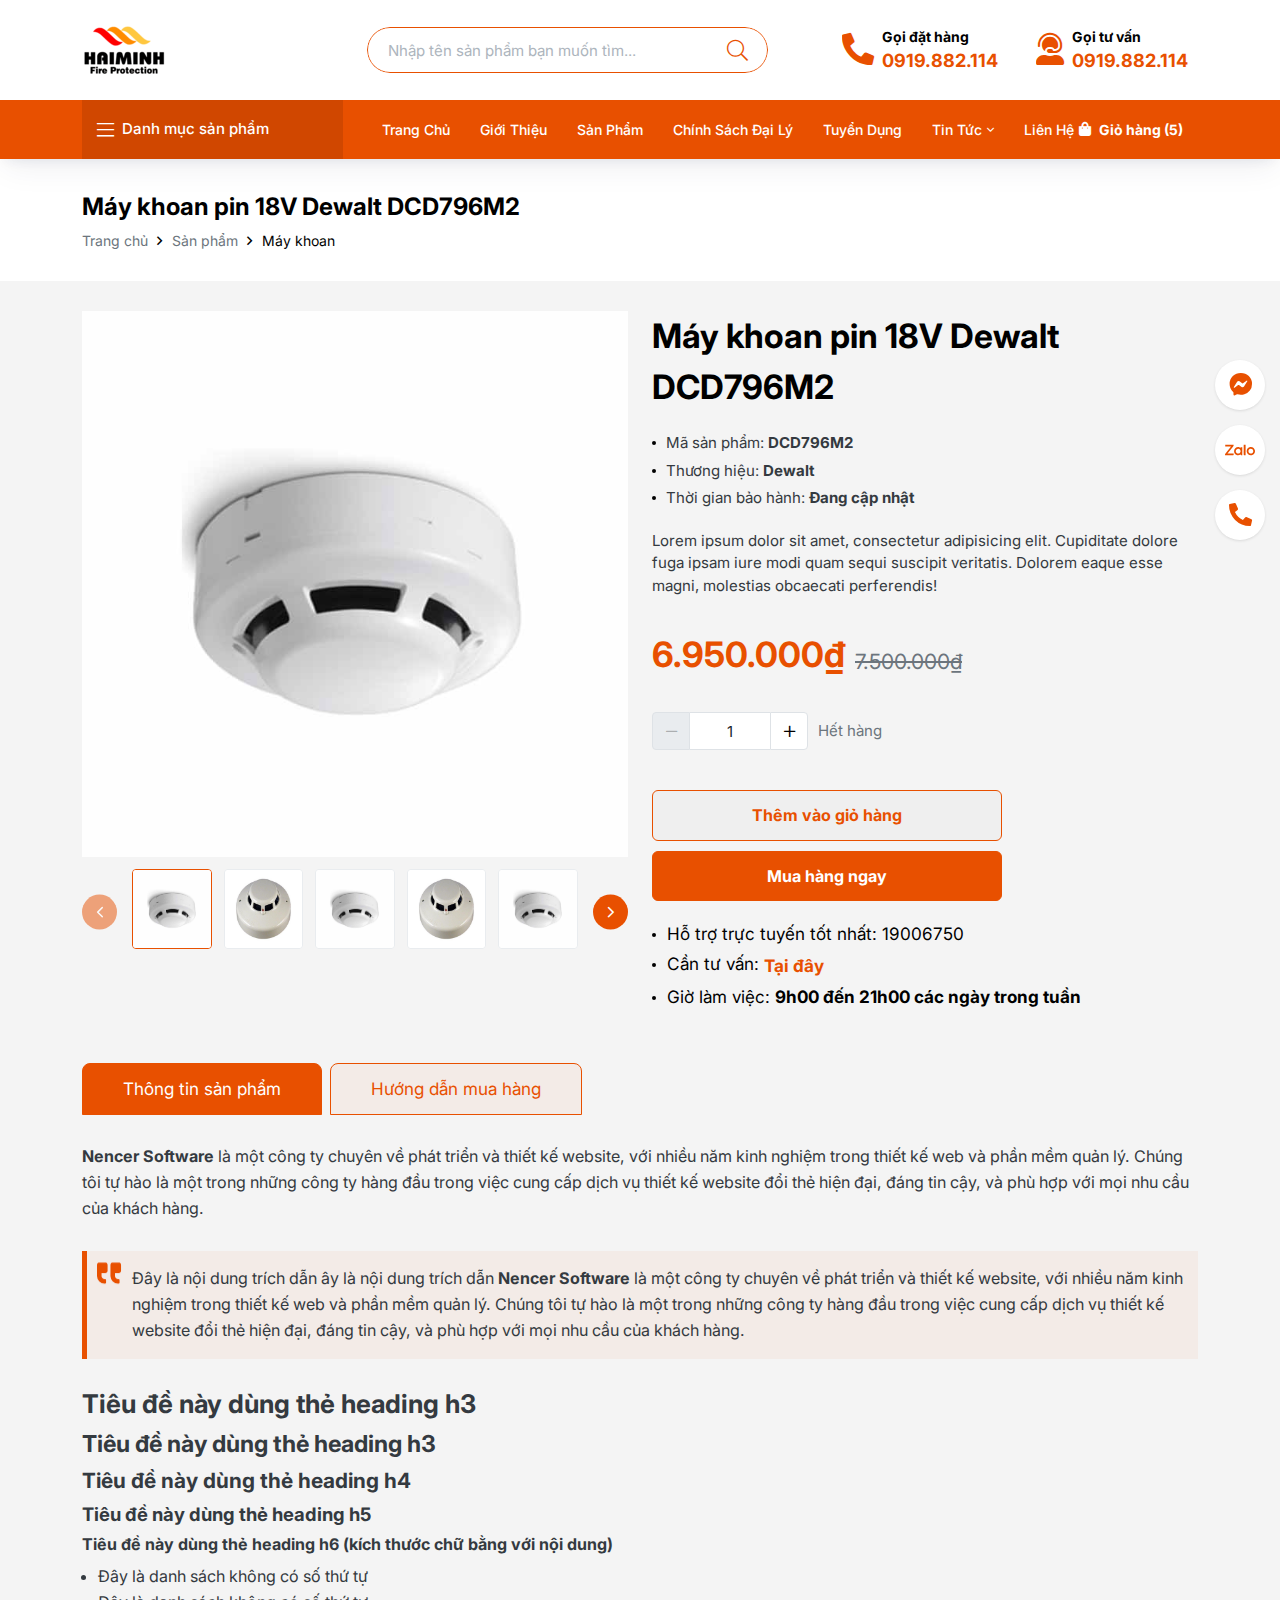
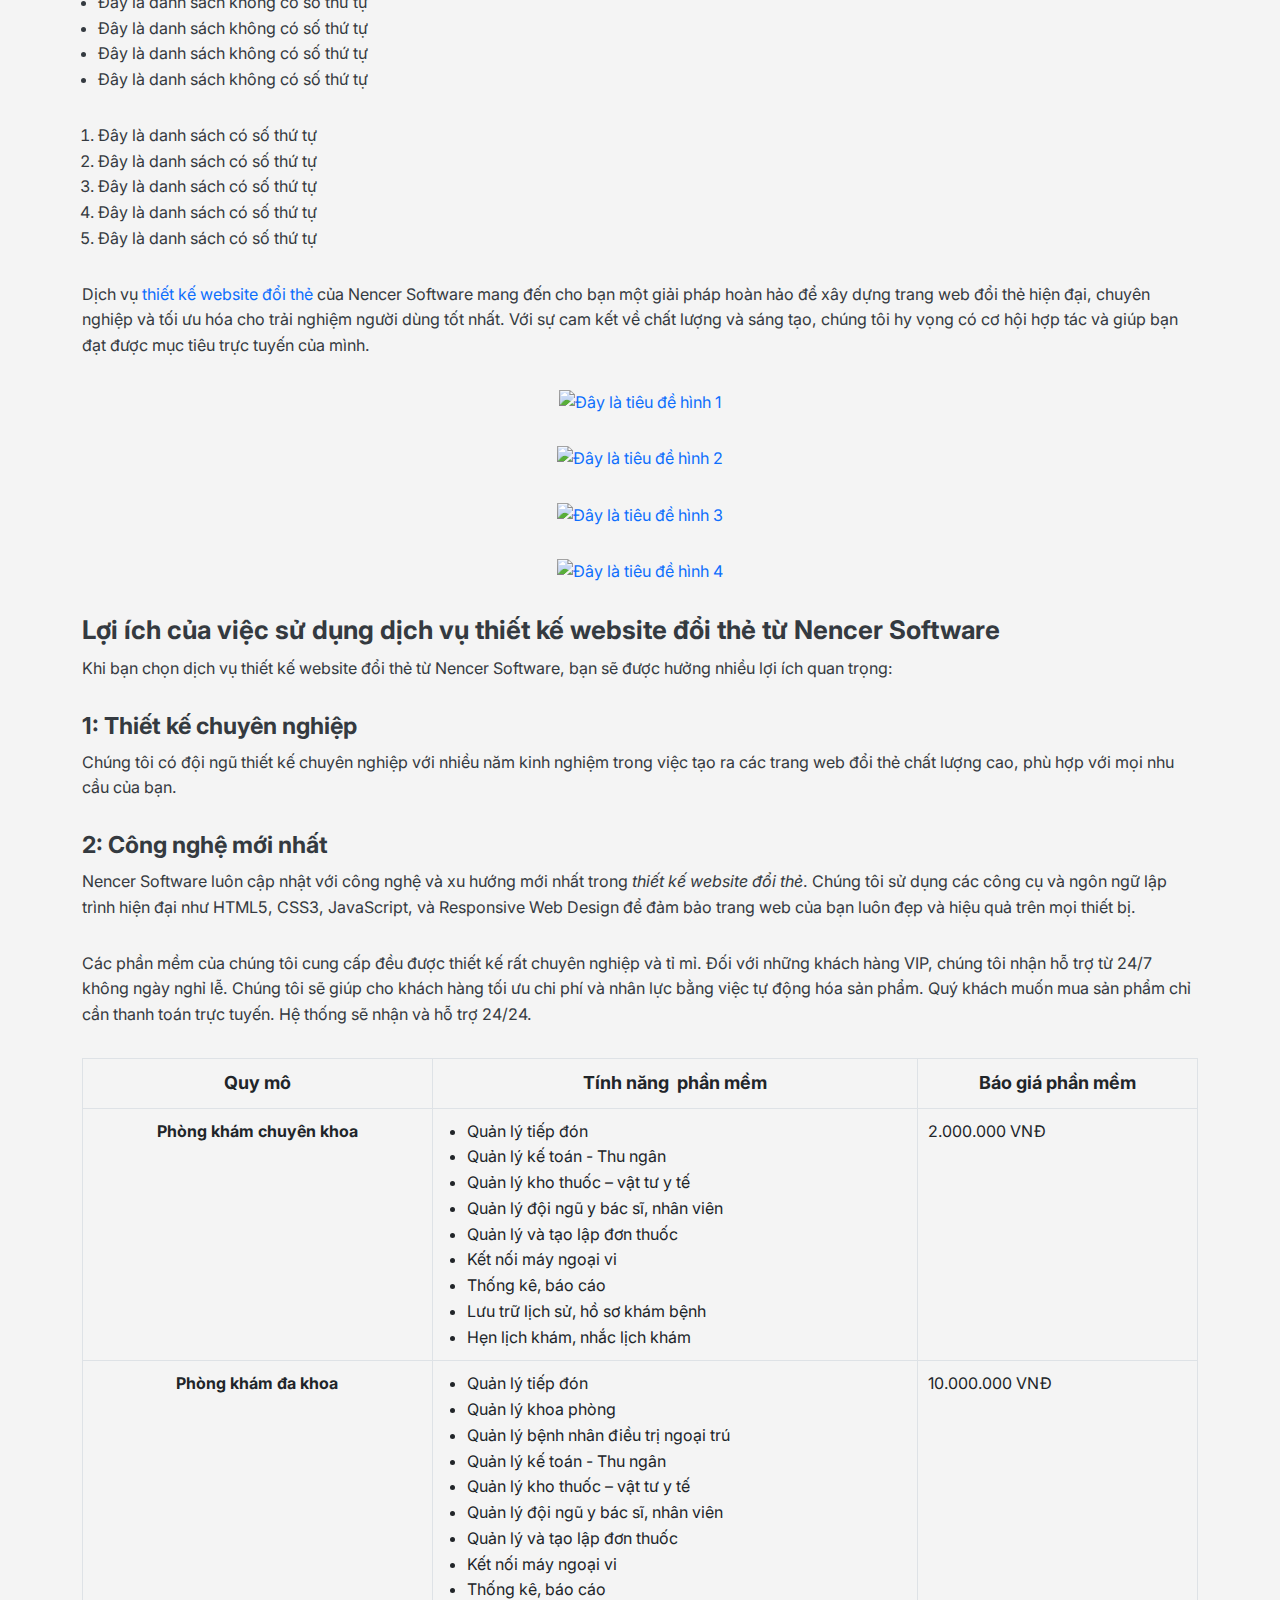
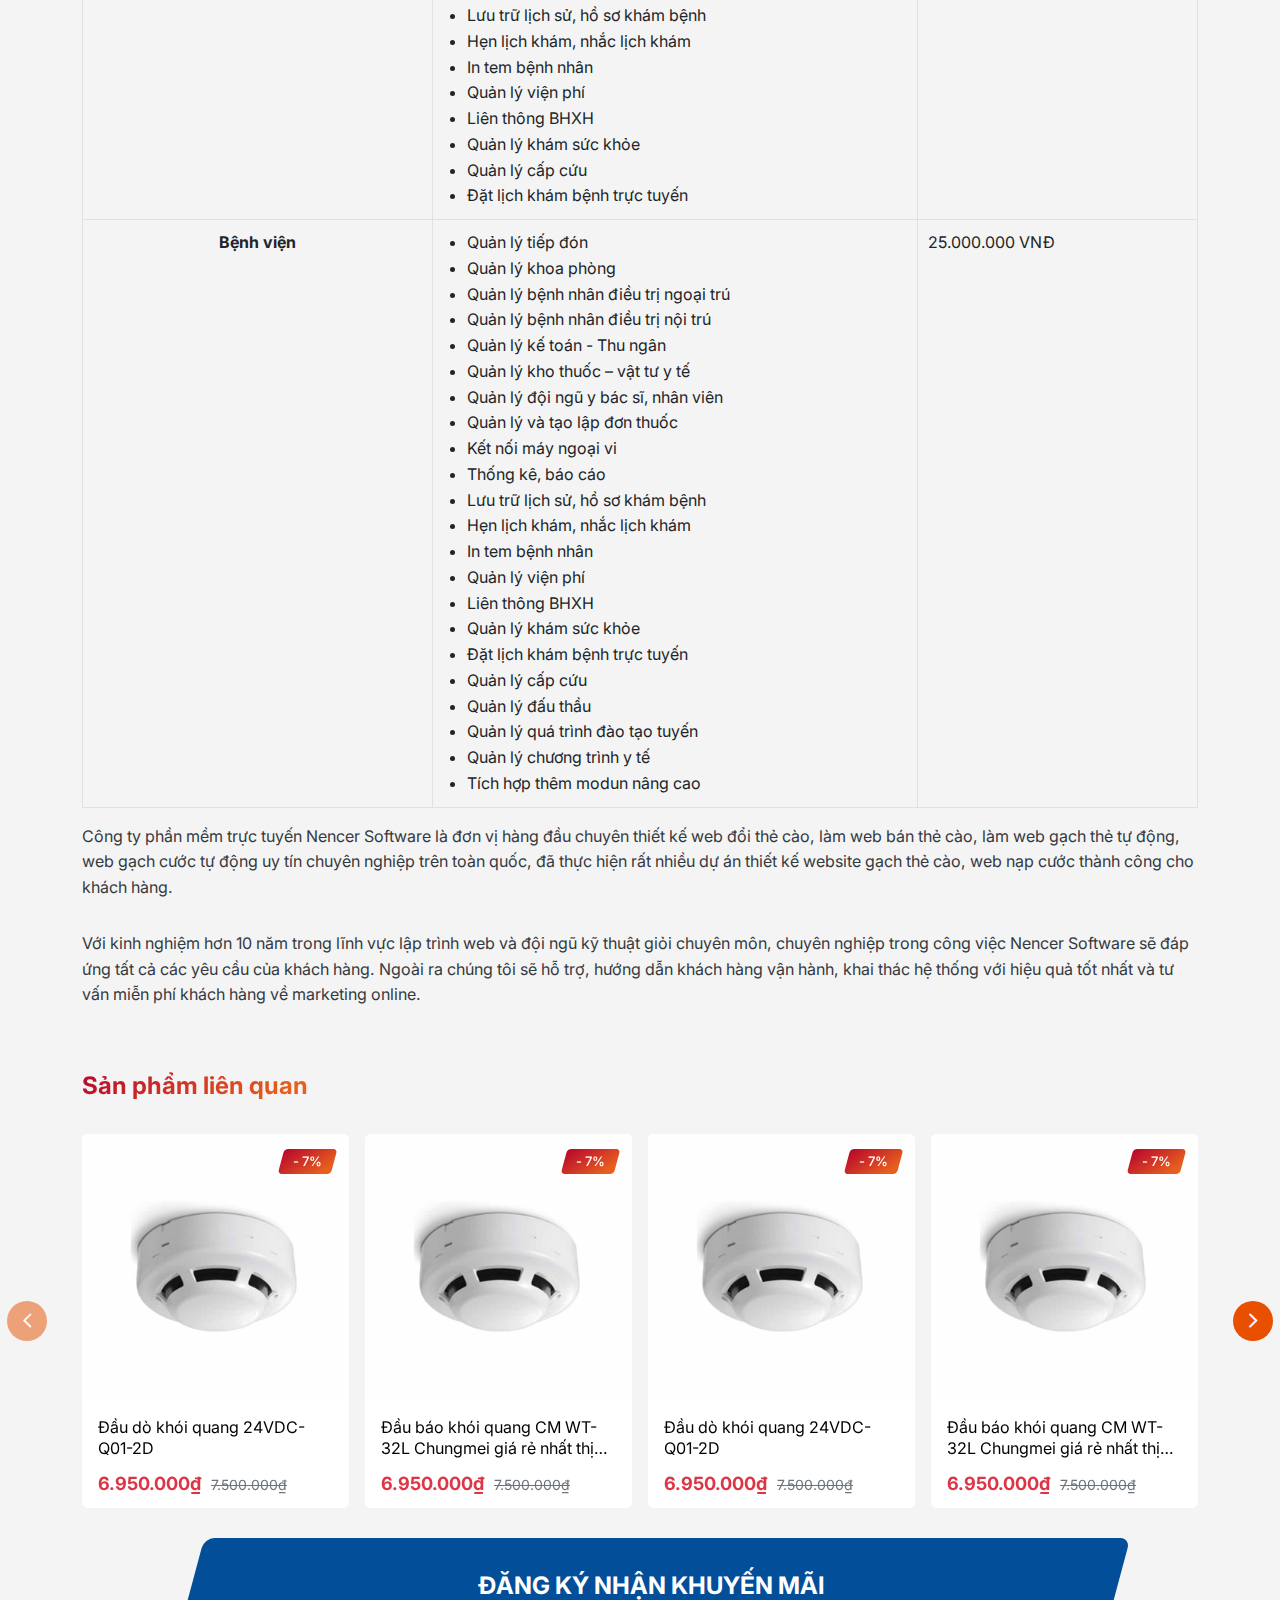
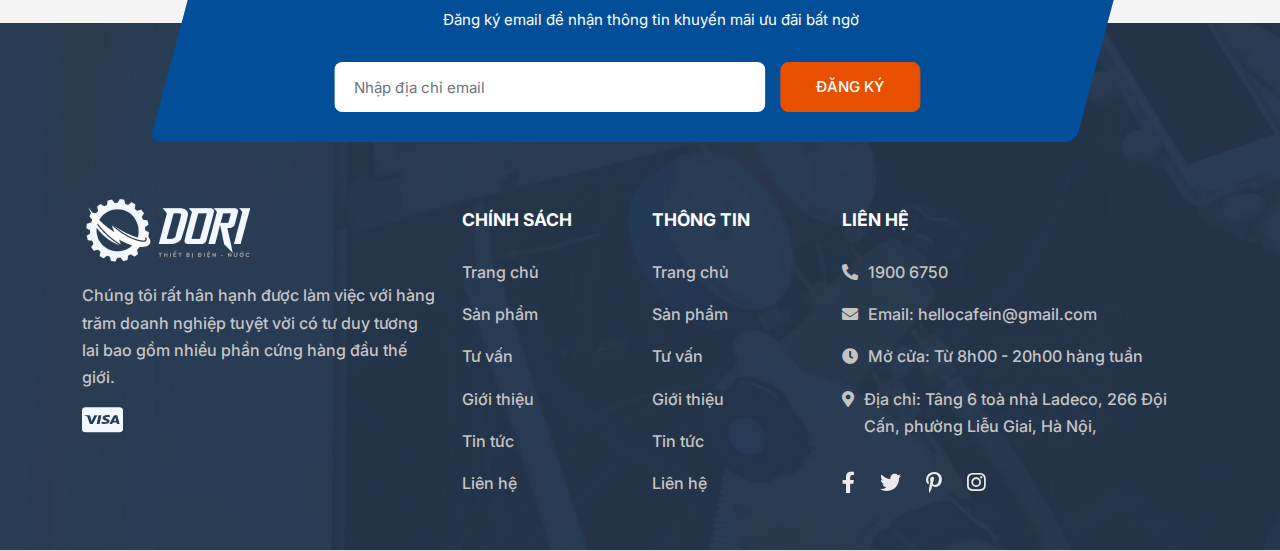
==== commit df4f5f5d: "Remove Header Top" ====
--- a/chi-tiet-san-pham.html
+++ b/chi-tiet-san-pham.html
@@ -44,62 +44,6 @@
 <body class="is-page page-light">
 
 <div id="header" class="header">
-	<div class="header-top">
-		<div class="container">
-			<div class="row align-items-center justify-content-lg-between">
-				<div class="col-lg-auto">
-					<div class="header-text text-white">
-						Công ty TNHH PCCC Hải Minh
-					</div>
-				</div>
-				<div class="col-lg-auto d-none d-lg-block">
-					<div class="header-actions hstack gap-20px">
-						<div class="header-actions_item hstack gap-5px position-relative">
-							<a href="" class="hstack gap-8px position-relative">
-								<i class="fas fa-user"></i>
-								Tài khoản
-							</a>
-							<i class="fal fa-angle-down"></i>
-							<ul class="list-unstyled mb-0 position-absolute">
-								<li>
-									<a href="" class="user-item hstack align-items-center">
-										Đăng nhập tài khoản
-									</a>
-								</li>
-								<li>
-									<a href="" class="user-item hstack align-items-center">
-										Thông tin tài khoản
-									</a>
-								</li>
-								<li>
-									<a href="" class="user-item hstack align-items-center">
-										Đơn hàng của bạn
-									</a>
-								</li>
-								<li>
-									<a href="" class="user-item hstack align-items-center">
-										Đăng xuất
-									</a>
-								</li>
-							</ul>
-						</div>
-						<div class="header-actions_item hstack gap-5px">
-							<a href="" class="hstack gap-8px position-relative">
-								<i class="fas fa-fire-extinguisher"></i>
-								Sản phẩm
-							</a>
-						</div>
-						<div class="header-actions_item hstack gap-5px">
-							<a href="" class="hstack gap-8px position-relative">
-								<i class="fas fa-map-marker-alt"></i>
-								Hệ thống cửa hàng
-							</a>
-						</div>
-					</div>
-				</div>
-			</div>
-		</div>
-	</div>
 	<div class="header-middle">
 		<div class="container">
 			<div class="row align-items-center">
--- a/assets/css/base.css
+++ b/assets/css/base.css
@@ -279,4 +279,8 @@
 
 .fz-24 {
     font-size: 1.75em;
+}
+
+.fw-medium {
+    font-weight: 500;
 }--- a/assets/css/style.css
+++ b/assets/css/style.css
@@ -288,6 +288,11 @@
     font-size: 1.15em;
 }
 
+.button-theme.button-theme_extralarge {
+	padding: 12px 40px;
+	font-size: 1.3em;
+}
+
 .button-theme.button-theme_primary {
     color: var(--bs-white);
     background: var(--primary-color);
@@ -664,7 +669,6 @@
     padding: 11.4px 15px;
     font-size: 1em;
     position: relative;
-    white-space: nowrap;
     display: -webkit-box;
     display: -ms-flexbox;
     display: flex;
@@ -700,7 +704,6 @@
 }
 
 .header.is-scroll {
-    transform: translateY(-41px);
     position: fixed;
     width: 100%;
     top: 0;
@@ -1268,8 +1271,8 @@
 }
 
 .floating-cart {
-	position: relative;
-	z-index: 22;
+    position: relative;
+    z-index: 22;
 }
 
 .floating-cart .cart-card {
@@ -1599,6 +1602,88 @@
     color: var(--bs-white);
 }
 
+.checkout-wrapper {
+    background: rgba(var(--primary-rgb), .075);
+    padding: 16px;
+    border-radius: 8px;
+}
+
+.checkout-form .form-control {
+    font-size: 1.075em;
+    color: var(--bs-black);
+}
+
+.checkout-form input.form-control {
+    height: 44px;
+}
+
+.checkout-list {
+    background: #fafafa;
+    padding: 16px;
+    border-radius: 8px;
+}
+
+.checkout-products .product-item .product-image {
+    width: 70px;
+    height: 70px;
+    background-color: var(--bs-white);
+    border-radius: 8px;
+    display: flex;
+    align-items: center;
+    justify-content: center;
+    position: relative;
+    border: 1px solid var(--bs-gray-300);
+}
+
+.checkout-products .product-item .product-image img {
+    height: 65px;
+    width: 65px;
+    max-width: 100%;
+    border-radius: 8px;
+}
+
+.checkout-products .product-item .product-quantity {
+    position: absolute;
+    height: 20px;
+    width: 20px;
+    border-radius: 50%;
+    display: flex;
+    align-items: center;
+    justify-content: center;
+    color: var(--bs-white);
+    background-color: var(--primary-color);
+    font-size: .85em;
+    top: -5px;
+    right: -5px;
+}
+
+.checkout-products .product-item .product-title {
+    font-size: 1em;
+    color: var(--bs-black);
+    margin-bottom: 5px;
+    transition: var(--transition-default);
+}
+
+.checkout-products .product-item .product-price {
+    font-size: 1em;
+    color: var(--primary-color);
+    font-weight: 700;
+    margin-bottom: 5px;
+}
+
+.checkout-total{
+    border-top: 1px solid var(--bs-gray-400);
+    margin-top: 24px;
+    padding-top: 24px;
+    font-size: 1.3em;
+    color: var(--bs-black);
+    font-weight: 700;
+}
+
+.checkout-total .checkout-total_value {
+    color: var(--primary-color);
+}
+
 .contact-list .contact-item {
     background: rgba(var(--primary-rgb), .075);
     padding: 16px;
@@ -3258,10 +3343,6 @@
         overflow: hidden;
     }
 
-    .header.is-scroll {
-        transform: translateY(-31px);
-    }
-
     .contact-list .contact-item .contact-heading .contact-heading_title {
         font-size: 1.35em;
     }
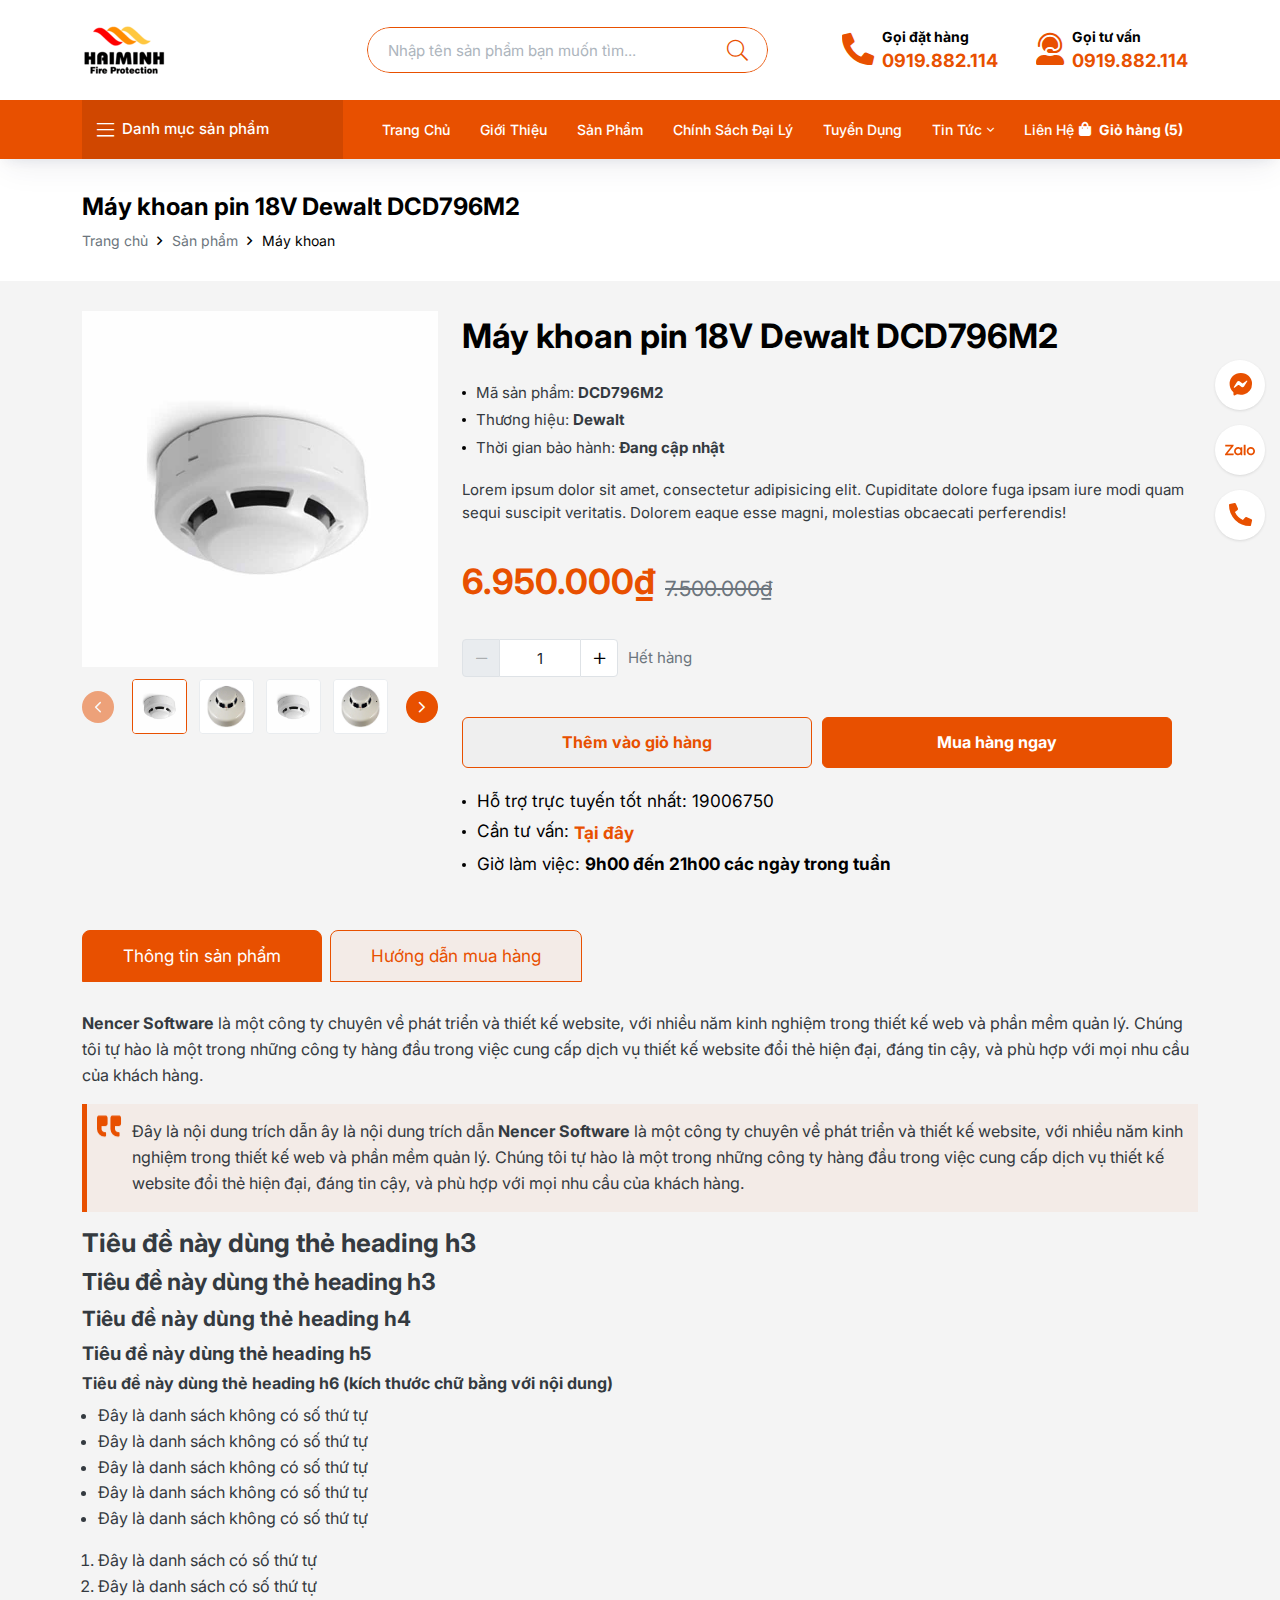
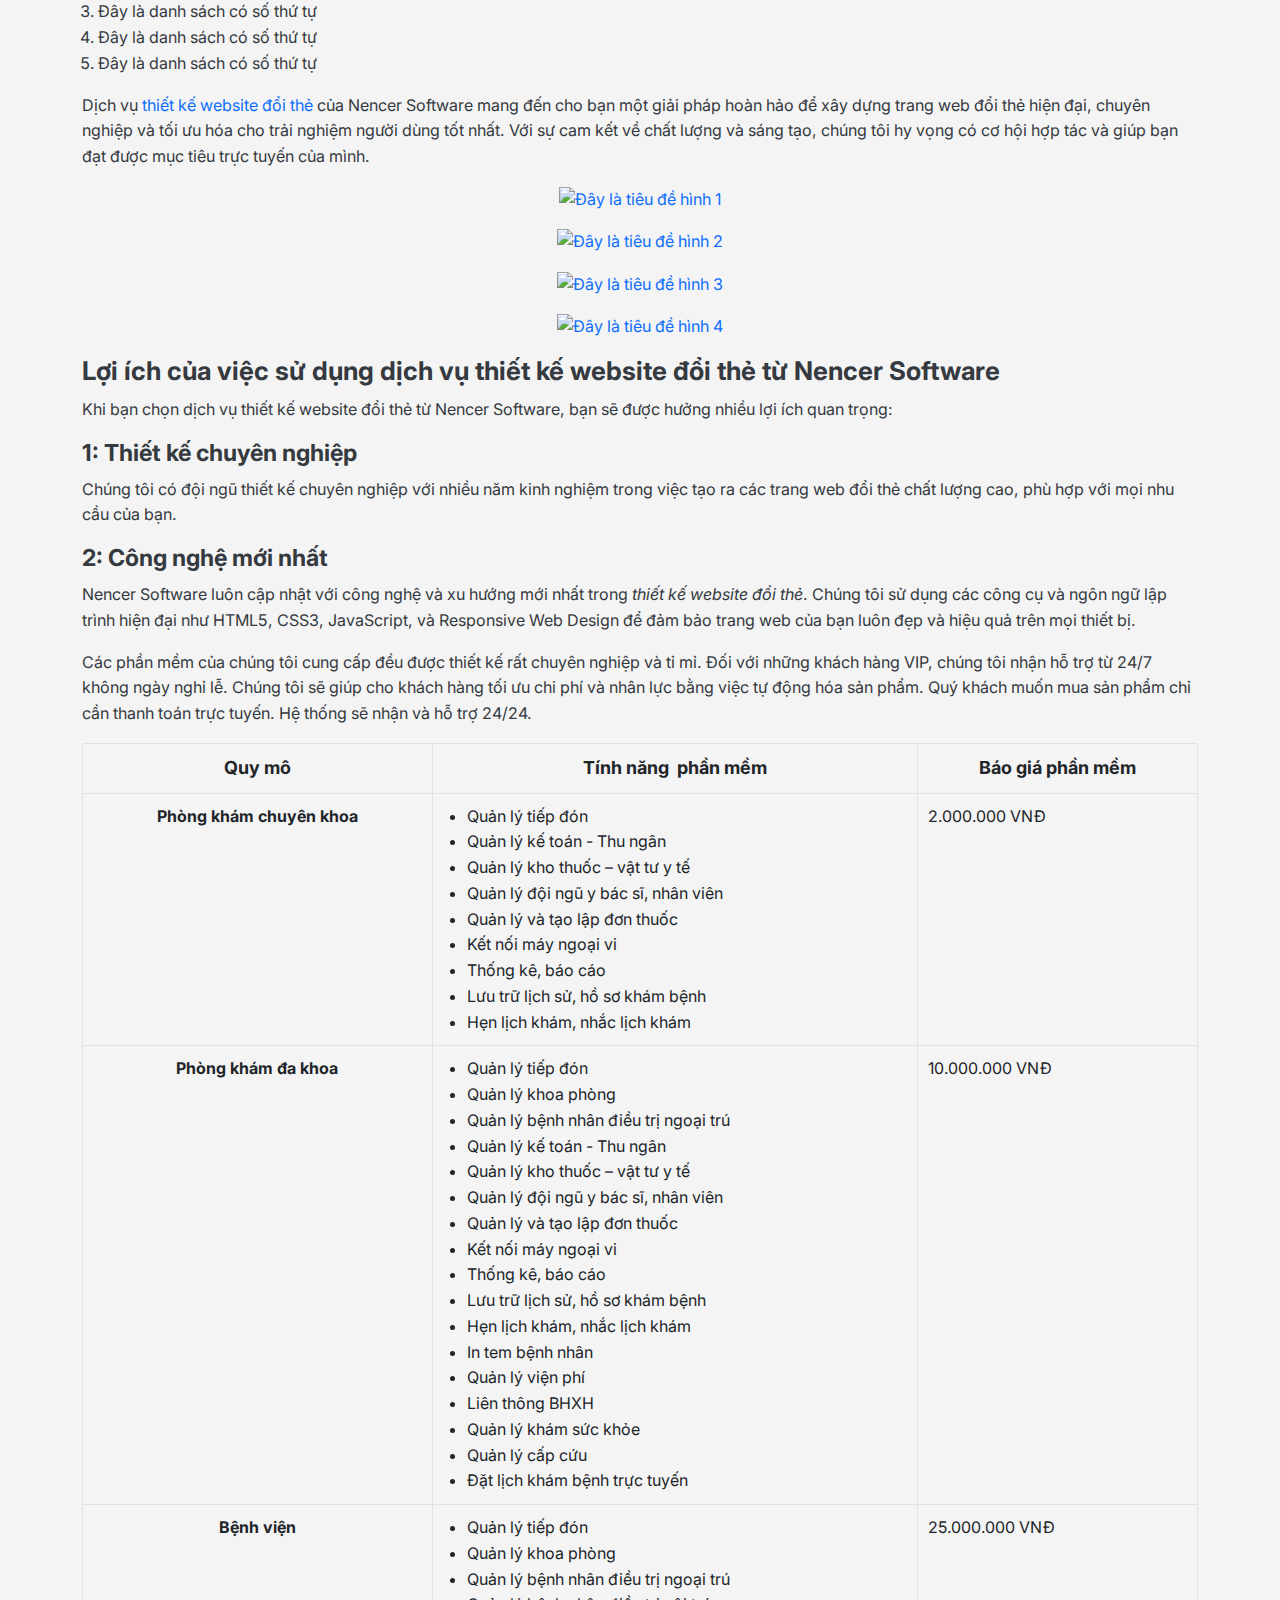
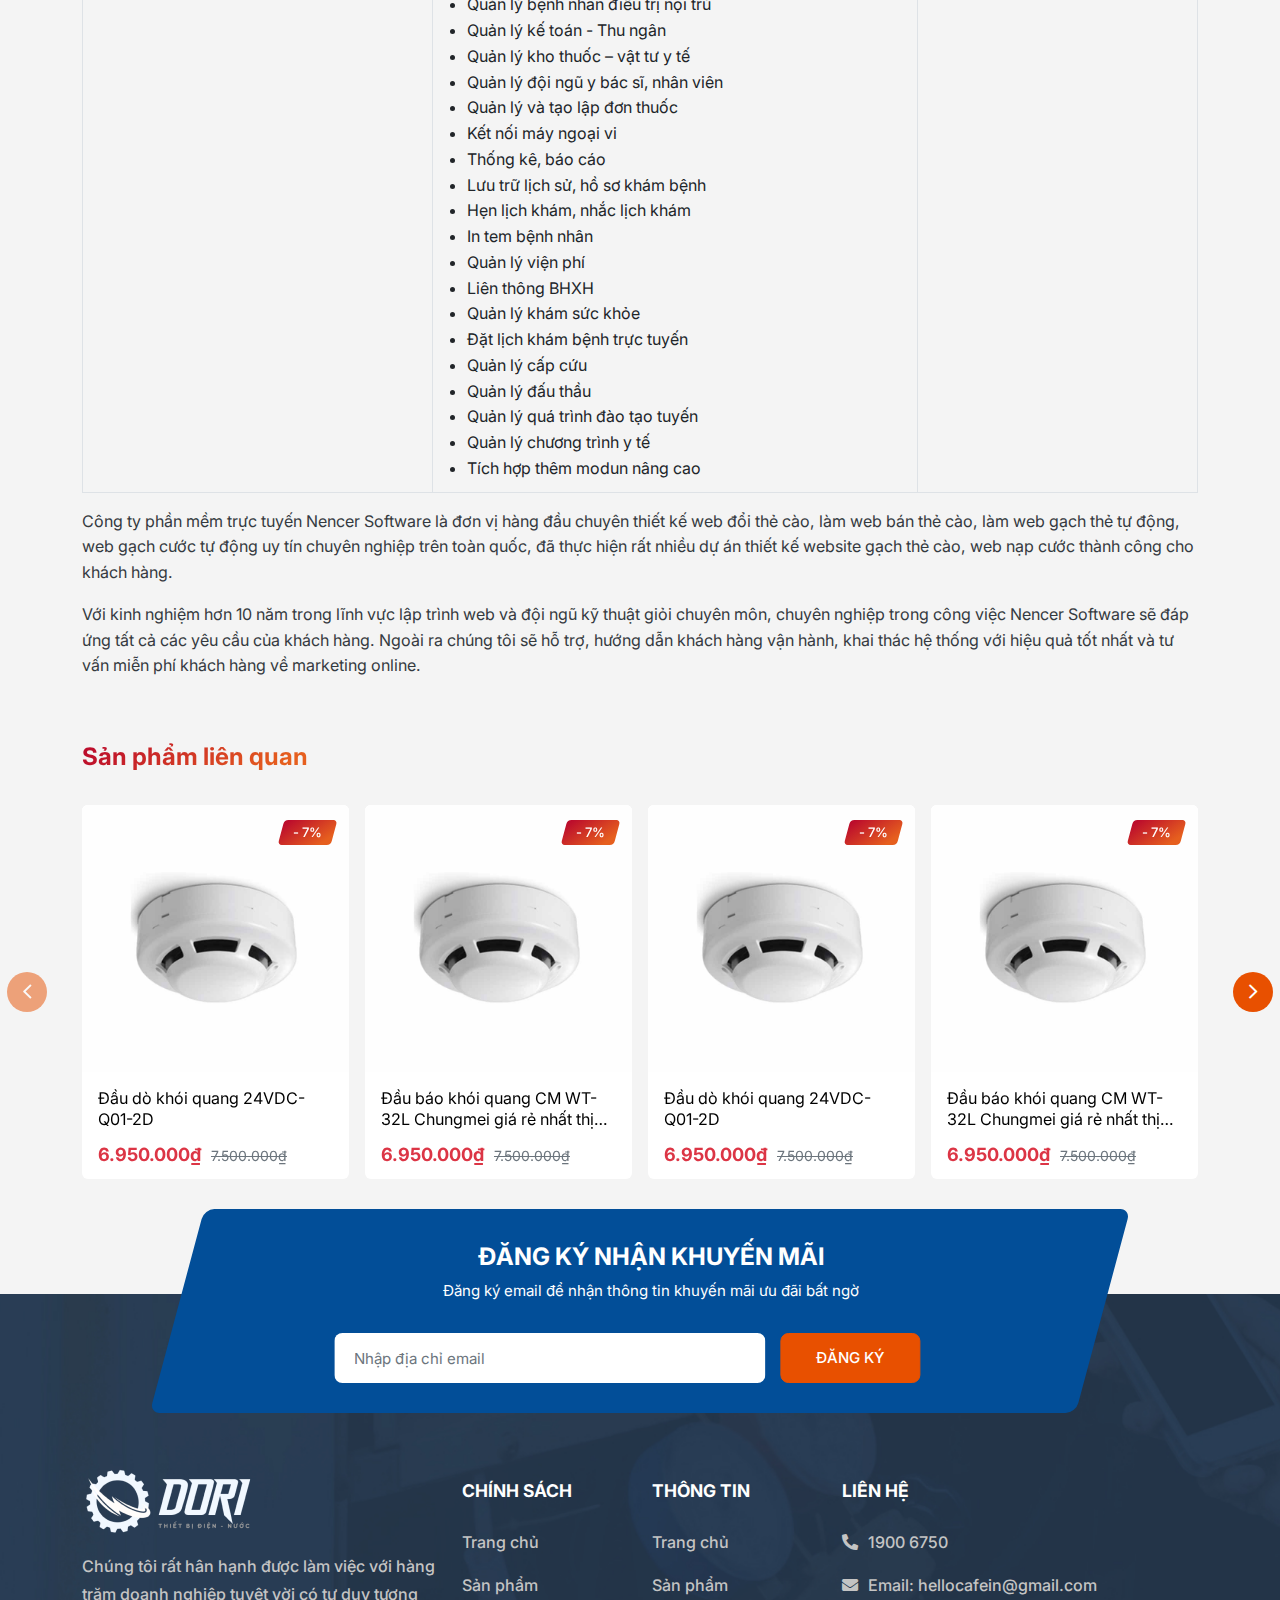
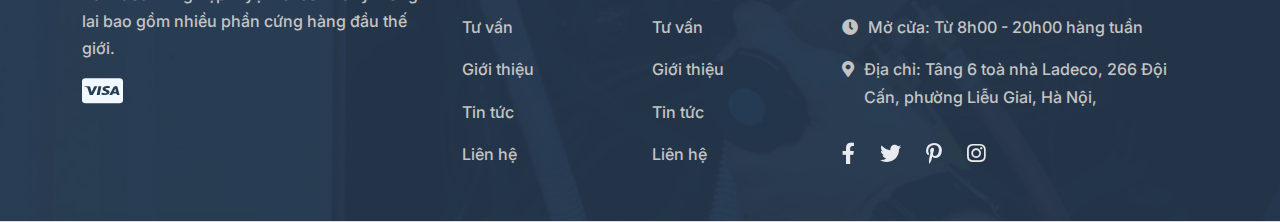
==== commit 0c876bd0: "Update" ====
--- a/chi-tiet-san-pham.html
+++ b/chi-tiet-san-pham.html
@@ -373,7 +373,7 @@
 	<div class="section-gap product-detail">
 		<div class="container">
 			<div class="row g-4">
-				<div class="col-lg-6">
+				<div class="col-lg-4">
 					<div class="product-images vstack">
 						<div class="position-relative slider-theme product-avatar" id="product-avatar">
 							<div class="swiper">
@@ -515,7 +515,7 @@
 						</div>
 					</div>
 				</div>
-				<div class="col-lg-6">
+				<div class="col-lg-8">
 					<div class="product-title">
 						Máy khoan pin 18V Dewalt DCD796M2
 					</div>
@@ -555,7 +555,7 @@
 							Hết hàng
 						</div>
 					</div>
-					<div class="product-buttons vstack d-inline-flex gap-10px">
+					<div class="product-buttons vstack flex-xl-row d-inline-flex gap-10px">
 						<button href="" class="button-theme button-theme_gradient button-theme_large fw-bold">
 							<span>
 								Thêm vào giỏ hàng
--- a/assets/css/style.css
+++ b/assets/css/style.css
@@ -1,291 +1,328 @@
 .section-gap {
-    padding: 30px 0;
+	padding: 30px 0;
 }
 
 .section-gap_small {
-    padding: 15px 0;
+	padding: 15px 0;
 }
 
 .page-light,
 .section-light {
-    background: #f4f4f4;
+	background: #f4f4f4;
 }
 
 .page-article,
 .page-product {
-    background-color: rgba(var(--primary-rgb), .025);
+	background-color: rgba(var(--primary-rgb), .025);
 }
 
 .slider-theme.slider-theme_shadow {
-    margin-left: -10px;
-    margin-right: -10px;
+	margin-left: -10px;
+	margin-right: -10px;
 }
 
 .slider-theme.slider-theme_shadow .swiper {
-    padding: 10px;
+	padding: 10px;
 }
 
 .slider-theme [class*=slider-button] {
-    position: absolute;
-    top: 50%;
-    transform: translateY(-50%);
-    width: 40px;
-    height: 40px;
-    padding: 0;
-    display: flex;
-    align-items: center;
-    justify-content: center;
-    text-align: center;
-    font-size: 2em;
-    z-index: 2;
-    background-color: var(--primary-color);
-    border-radius: 50%;
-    color: var(--bs-white);
+	position: absolute;
+	top: 50%;
+	-webkit-transform: translateY(-50%);
+	-ms-transform: translateY(-50%);
+	transform: translateY(-50%);
+	width: 40px;
+	height: 40px;
+	padding: 0;
+	display: -webkit-box;
+	display: -ms-flexbox;
+	display: flex;
+	-webkit-box-align: center;
+	-ms-flex-align: center;
+	align-items: center;
+	-webkit-box-pack: center;
+	-ms-flex-pack: center;
+	justify-content: center;
+	text-align: center;
+	font-size: 2em;
+	z-index: 2;
+	background-color: var(--primary-color);
+	border-radius: 50%;
+	color: var(--bs-white);
 }
 
 .slider-theme [class*=slider-button]:hover {
-    background-color: var(--primary-hover);
+	background-color: var(--primary-hover);
 }
 
 .slider-theme [class*=slider-button].swiper-button-disabled {
-    opacity: .5;
+	opacity: .5;
 }
 
 .slider-theme .slider-button_prev {
-    left: -75px;
+	left: -75px;
 }
 
 .slider-theme .slider-button_next {
-    right: -75px;
+	right: -75px;
 }
 
 .slider-theme .slider-pagination {
-    position: absolute;
-    bottom: 15px;
-    left: 50%;
-    transform: translateX(-50%);
-    z-index: 2;
-    -webkit-box-pack: center;
-    -ms-flex-pack: center;
-    justify-content: center;
-    display: -webkit-box;
-    display: -ms-flexbox;
-    display: flex;
-    -webkit-box-align: center;
-    -ms-flex-align: center;
-    align-items: center;
+	position: absolute;
+	bottom: 15px;
+	left: 50%;
+	-webkit-transform: translateX(-50%);
+	-ms-transform: translateX(-50%);
+	transform: translateX(-50%);
+	z-index: 2;
+	-webkit-box-pack: center;
+	-ms-flex-pack: center;
+	justify-content: center;
+	display: -webkit-box;
+	display: -ms-flexbox;
+	display: flex;
+	-webkit-box-align: center;
+	-ms-flex-align: center;
+	align-items: center;
 }
 
 .slider-theme .slider-pagination .swiper-pagination-bullet {
-    width: 35px;
-    height: 5px;
-    background: #d0d0d0;
-    opacity: 0.4;
-    border-radius: 3px;
-    position: relative;
-    overflow: hidden;
+	width: 35px;
+	height: 5px;
+	background: #d0d0d0;
+	opacity: 0.4;
+	border-radius: 3px;
+	position: relative;
+	overflow: hidden;
 }
 
 .slider-theme .slider-pagination .swiper-pagination-bullet::after {
-    content: "";
-    display: block;
-    position: absolute;
-    top: 0;
-    right: 0;
-    bottom: 0;
-    left: 0;
+	content: "";
+	display: block;
+	position: absolute;
+	top: 0;
+	right: 0;
+	bottom: 0;
+	left: 0;
 }
 
 .slider-theme .slider-pagination .swiper-pagination-bullet.swiper-pagination-bullet-active {
-    width: 50px;
-    background-color: #d0d0d0;
-    opacity: 1;
+	width: 50px;
+	background-color: #d0d0d0;
+	opacity: 1;
 }
 
 .slider-theme .slider-pagination .swiper-pagination-bullet.swiper-pagination-bullet-active {
-    position: relative;
+	position: relative;
 }
 
 .slider-theme .slider-pagination .swiper-pagination-bullet.swiper-pagination-bullet-active::after {
-    background: var(--bs-white);
-    -webkit-animation: slide-progress 8s cubic-bezier(.3, 0, .3, 1) forwards;
-    animation: slide-progress 8s cubic-bezier(.3, 0, .3, 1) forwards;
+	background: var(--bs-white);
+	-webkit-animation: slide-progress 8s cubic-bezier(.3, 0, .3, 1) forwards;
+	animation: slide-progress 8s cubic-bezier(.3, 0, .3, 1) forwards;
 }
 
 @-webkit-keyframes slide-progress {
-    0% {
-        -webkit-transform: translateX(-100%);
-        transform: translateX(-100%);
-    }
-    100% {
-        -webkit-transform: translateX(0);
-        transform: translateX(0);
-    }
+	0% {
+		-webkit-transform: translateX(-100%);
+		transform: translateX(-100%);
+	}
+	100% {
+		-webkit-transform: translateX(0);
+		transform: translateX(0);
+	}
 }
 
 @keyframes slide-progress {
-    0% {
-        -webkit-transform: translateX(-100%);
-        transform: translateX(-100%);
-    }
-    100% {
-        -webkit-transform: translateX(0);
-        transform: translateX(0);
-    }
+	0% {
+		-webkit-transform: translateX(-100%);
+		transform: translateX(-100%);
+	}
+	100% {
+		-webkit-transform: translateX(0);
+		transform: translateX(0);
+	}
 }
 
 .section-heading {
-    margin-bottom: 30px;
-    display: flex;
-    align-items: center;
-    justify-content: center;
-    flex-direction: column;
-    text-align: center;
-    gap: 15px;
+	margin-bottom: 30px;
+	display: -webkit-box;
+	display: -ms-flexbox;
+	display: flex;
+	-webkit-box-align: center;
+	-ms-flex-align: center;
+	align-items: center;
+	-webkit-box-pack: center;
+	-ms-flex-pack: center;
+	justify-content: center;
+	-webkit-box-orient: vertical;
+	-webkit-box-direction: normal;
+	-ms-flex-direction: column;
+	flex-direction: column;
+	text-align: center;
+	gap: 15px;
 }
 
 .section-heading .heading-sub {
-    display: inline-flex;
-    align-items: center;
-    justify-content: center;
-    padding: 10px 20px 10px 44px;
-    color: var(--primary-color);
-    background: var(--bs-white);
-    box-shadow: 0 4px 30px rgba(235, 114, 87, 0.27);
-    border-radius: 30px;
-    font-size: 1.15em;
-    position: relative;
+	display: -webkit-inline-box;
+	display: -ms-inline-flexbox;
+	display: inline-flex;
+	-webkit-box-align: center;
+	-ms-flex-align: center;
+	align-items: center;
+	-webkit-box-pack: center;
+	-ms-flex-pack: center;
+	justify-content: center;
+	padding: 10px 20px 10px 44px;
+	color: var(--primary-color);
+	background: var(--bs-white);
+	-webkit-box-shadow: 0 4px 30px rgba(235, 114, 87, 0.27);
+	box-shadow: 0 4px 30px rgba(235, 114, 87, 0.27);
+	border-radius: 30px;
+	font-size: 1.15em;
+	position: relative;
 }
 
 .section-heading .heading-sub .heading-sub_icon {
-    position: absolute;
-    left: 10px;
-    width: 27px;
-    height: 27px;
-    background: var(--primary-color);
-    border-radius: 50%;
-    color: var(--bs-white);
-    display: flex;
-    align-items: center;
-    justify-content: center;
-    font-size: .85em;
+	position: absolute;
+	left: 10px;
+	width: 27px;
+	height: 27px;
+	background: var(--primary-color);
+	border-radius: 50%;
+	color: var(--bs-white);
+	display: -webkit-box;
+	display: -ms-flexbox;
+	display: flex;
+	-webkit-box-align: center;
+	-ms-flex-align: center;
+	align-items: center;
+	-webkit-box-pack: center;
+	-ms-flex-pack: center;
+	justify-content: center;
+	font-size: .85em;
 }
 
 .section-heading .heading-title {
-    font-size: 1.725em;
-    margin-bottom: 0;
-    font-weight: 700;
-    display: inline-block;
+	font-size: 1.725em;
+	margin-bottom: 0;
+	font-weight: 700;
+	display: inline-block;
 }
 
 .section-heading .heading-title:not(.heading-title_black) {
-    background: var(--gradient);
-    -webkit-background-clip: text;
-    -webkit-text-fill-color: transparent;
+	background: var(--gradient);
+	-webkit-background-clip: text;
+	-webkit-text-fill-color: transparent;
 }
 
 .section-heading .heading-title.heading-title_black {
-    color: var(--bs-black);
+	color: var(--bs-black);
 }
 
 .section-heading .heading-title.heading-title_black > span {
-    background: var(--gradient);
-    -webkit-background-clip: text;
-    -webkit-text-fill-color: transparent;
+	background: var(--gradient);
+	-webkit-background-clip: text;
+	-webkit-text-fill-color: transparent;
 }
 
 .section-heading .heading-text {
-    font-size: 1.075em;
-    color: #525252;
+	font-size: 1.075em;
+	color: #525252;
 }
 
 .section-heading .heading-text p:last-child {
-    margin-bottom: 0;
+	margin-bottom: 0;
 }
 
 .section-heading .heading-tabs {
-    margin-top: 30px;
-    width: 100%;
+	margin-top: 30px;
+	width: 100%;
 }
 
 .section-heading .heading-tabs .nav-tabs {
-    gap: 4px;
-    white-space: nowrap;
-    flex-wrap: nowrap;
-    overflow-y: hidden;
-    overflow-x: auto;
-    justify-content: center;
-    padding-left: 10px;
-    padding-right: 10px;
+	gap: 4px;
+	white-space: nowrap;
+	-ms-flex-wrap: nowrap;
+	flex-wrap: nowrap;
+	overflow-y: hidden;
+	overflow-x: auto;
+	-webkit-box-pack: center;
+	-ms-flex-pack: center;
+	justify-content: center;
+	padding-left: 10px;
+	padding-right: 10px;
 }
 
 .section-heading .heading-tabs .nav-tabs .nav-item .nav-link {
-    position: relative;
-    font-weight: 400;
-    -webkit-transition: var(--transition-default);
-    -moz-transition: var(--transition-default);
-    -ms-transition: var(--transition-default);
-    -o-transition: var(--transition-default);
-    transition: var(--transition-default);
-    padding: 6px 20px;
-    border-radius: 10px;
-    border: 0;
-    background: transparent;
-    overflow: hidden;
+	position: relative;
+	font-weight: 400;
+	-webkit-transition: var(--transition-default);
+	-o-transition: var(--transition-default);
+	transition: var(--transition-default);
+	padding: 6px 20px;
+	border-radius: 10px;
+	border: 0;
+	background: transparent;
+	overflow: hidden;
 }
 
 .section-heading .heading-tabs .nav-tabs .nav-item .nav-link > span {
-    position: relative;
-    z-index: 2;
-    font-size: 1.225em;
-    color: var(--bs-gray-900);
-    font-weight: 500;
-    display: inline-block;
+	position: relative;
+	z-index: 2;
+	font-size: 1.225em;
+	color: var(--bs-gray-900);
+	font-weight: 500;
+	display: inline-block;
 }
 
 .section-heading .heading-tabs .nav-tabs .nav-item .nav-link.active,
 .section-heading .heading-tabs .nav-tabs .nav-item .nav-link:hover {
-    transform: skew(-15deg);
-    background: var(--gradient);
+	-webkit-transform: skew(-15deg);
+	-ms-transform: skew(-15deg);
+	transform: skew(-15deg);
+	background: var(--gradient);
 }
 
 .section-heading .heading-tabs .nav-tabs .nav-item .nav-link.active > span,
 .section-heading .heading-tabs .nav-tabs .nav-item .nav-link:hover > span {
-    color: var(--bs-white);
-    transform: skew(15deg);
+	color: var(--bs-white);
+	-webkit-transform: skew(15deg);
+	-ms-transform: skew(15deg);
+	transform: skew(15deg);
 }
 
 .button-theme {
-    padding: 8px 17px;
-    border-radius: 6px;
-    font-weight: 500;
-    display: -webkit-inline-box;
-    display: -ms-inline-flexbox;
-    display: inline-flex;
-    vertical-align: middle;
-    text-align: center;
-    -webkit-box-align: center;
-    -ms-flex-align: center;
-    align-items: center;
-    -webkit-box-pack: center;
-    -ms-flex-pack: center;
-    justify-content: center;
-    white-space: nowrap;
-    -webkit-transition: var(--transition-default);
-    -o-transition: var(--transition-default);
-    transition: var(--transition-default);
-    font-size: 1.075em;
-    overflow: hidden;
-    border: 0;
-    outline: none;
-    cursor: pointer;
-    position: relative;
-    z-index: 2;
+	padding: 8px 17px;
+	border-radius: 6px;
+	font-weight: 500;
+	display: -webkit-inline-box;
+	display: -ms-inline-flexbox;
+	display: inline-flex;
+	vertical-align: middle;
+	text-align: center;
+	-webkit-box-align: center;
+	-ms-flex-align: center;
+	align-items: center;
+	-webkit-box-pack: center;
+	-ms-flex-pack: center;
+	justify-content: center;
+	white-space: nowrap;
+	-webkit-transition: var(--transition-default);
+	-o-transition: var(--transition-default);
+	transition: var(--transition-default);
+	font-size: 1.075em;
+	overflow: hidden;
+	border: 0;
+	outline: none;
+	cursor: pointer;
+	position: relative;
+	z-index: 2;
 }
 
 .button-theme.button-theme_large {
-    padding: 12px 40px;
-    font-size: 1.15em;
+	padding: 12px 40px;
+	font-size: 1.15em;
 }
 
 .button-theme.button-theme_extralarge {
@@ -294,1783 +331,1881 @@
 }
 
 .button-theme.button-theme_primary {
-    color: var(--bs-white);
-    background: var(--primary-color);
-    border: 1px solid var(--primary-color);
+	color: var(--bs-white);
+	background: var(--primary-color);
+	border: 1px solid var(--primary-color);
 }
 
 .button-theme.button-theme_primary:hover {
-    color: var(--bs-white);
-    background: var(--primary-hover);
-    border: 1px solid var(--primary-hover);
+	color: var(--bs-white);
+	background: var(--primary-hover);
+	border: 1px solid var(--primary-hover);
 }
 
 .button-theme.button-theme_gradient {
-    border: 1px solid var(--primary-color);
-    color: var(--primary-color);
+	border: 1px solid var(--primary-color);
+	color: var(--primary-color);
 }
 
 .button-theme.button-theme_gradient > span {
-    position: relative;
-    z-index: 2;
-    color: inherit;
-    -webkit-transition: var(--transition-default);
-    -o-transition: var(--transition-default);
-    transition: var(--transition-default);
+	position: relative;
+	z-index: 2;
+	color: inherit;
+	-webkit-transition: var(--transition-default);
+	-o-transition: var(--transition-default);
+	transition: var(--transition-default);
 }
 
 .button-theme.button-theme_gradient:hover > span {
-    color: var(--bs-white);
+	color: var(--bs-white);
 }
 
 .button-theme.button-theme_gradient:before {
-    background: var(--gradient);
-    position: absolute;
-    z-index: 1;
-    content: "";
-    display: block;
-    width: 100%;
-    height: 100%;
-    opacity: 0;
-    visibility: hidden;
-    inset: 0;
-    -webkit-transition: var(--transition-default);
-    -o-transition: var(--transition-default);
-    transition: var(--transition-default);
+	background: var(--gradient);
+	position: absolute;
+	z-index: 1;
+	content: "";
+	display: block;
+	width: 100%;
+	height: 100%;
+	opacity: 0;
+	visibility: hidden;
+	inset: 0;
+	-webkit-transition: var(--transition-default);
+	-o-transition: var(--transition-default);
+	transition: var(--transition-default);
 }
 
 .button-theme.button-theme_gradient:hover:before {
-    opacity: 1;
-    visibility: visible;
+	opacity: 1;
+	visibility: visible;
 }
 
 .header {
-    position: sticky;
-    top: 0;
-    z-index: 21;
-    -webkit-transition: var(--transition-default);
-    -o-transition: var(--transition-default);
-    transition: var(--transition-default);
-    -webkit-box-shadow: 0 6px 14px -6px rgba(24, 39, 75, 0.1), 0 10px 32px -4px rgba(24, 39, 75, 0.075);
-    box-shadow: 0 6px 14px -6px rgba(24, 39, 75, 0.1), 0 10px 32px -4px rgba(24, 39, 75, 0.075);
-}
-
-.header .header-top {
-    background-color: #4c4c4c;
-}
-
-.header .header-actions .header-actions_item > a {
-    padding: 10px 0;
-    color: var(--bs-white);
-}
-
-.header .header-actions .header-actions_item > i {
-    font-size: 1.3em;
-    color: var(--bs-white);
-    transition: var(--transition-default);
-}
-
-.header .header-actions .header-actions_item:hover > a {
-    color: var(--primary-color);
-}
-
-.header .header-actions .header-actions_item:hover > i {
-    transform: rotate(180deg);
-    color: var(--primary-color);
-}
-
-.header .header-actions .header-actions_item > ul {
-    display: flex;
-    flex-direction: column;
-    width: max-content;
-    min-width: 200px;
-    background-color: var(--bs-white);
-    transition: var(--transition-default);
-    z-index: 2;
-    -webkit-box-shadow: 0 6px 14px -6px rgba(24, 39, 75, 0.12), 0 10px 32px -4px rgba(24, 39, 75, 0.1);
-    box-shadow: 0 6px 14px -6px rgba(24, 39, 75, 0.12), 0 10px 32px -4px rgba(24, 39, 75, 0.1);
-    left: 0;
-    top: 100%;
-    transform: scaleY(0);
-    transform-origin: top;
-    opacity: 0;
-    visibility: hidden;
-    pointer-events: none;
-}
-
-.header .header-actions .header-actions_item:hover > ul {
-    transform: scaleY(1);
-    opacity: 1;
-    visibility: visible;
-    pointer-events: auto;
-}
-
-.header .header-actions .header-actions_item > ul > li > a {
-    color: var(--bs-black);
-    padding: 10px 15px;
-    font-size: 1em;
-    position: relative;
-    white-space: nowrap;
-    display: -webkit-box;
-    display: -ms-flexbox;
-    display: flex;
-    gap: 5px;
-    -webkit-transition: var(--transition-default);
-    -o-transition: var(--transition-default);
-    transition: var(--transition-default);
-    text-transform: capitalize;
-    -webkit-box-align: center;
-    -ms-flex-align: center;
-    align-items: center;
-}
-
-.header .header-actions .header-actions_item > ul > li > a > i {
-    font-size: 1.5em;
-    transition: var(--transition-default);
-    margin-right: 4px;
-    color: var(--primary-color);
-}
-
-.header .header-actions .header-actions_item > ul > li + li {
-    border-top: 1px solid var(--bs-gray-200);
-}
-
-.header .header-actions .header-actions_item > ul > li:hover > a {
-    background-color: var(--primary-color);
-    color: var(--bs-white);
+	position: sticky;
+	top: 0;
+	z-index: 21;
+	-webkit-transition: var(--transition-default);
+	-o-transition: var(--transition-default);
+	transition: var(--transition-default);
+	-webkit-box-shadow: 0 6px 14px -6px rgba(24, 39, 75, 0.1), 0 10px 32px -4px rgba(24, 39, 75, 0.075);
+	box-shadow: 0 6px 14px -6px rgba(24, 39, 75, 0.1), 0 10px 32px -4px rgba(24, 39, 75, 0.075);
 }
 
 .header .header-middle {
-    background-color: var(--bs-white);
-    padding: 25px 0;
-    transition: var(--transition-default);
+	background-color: var(--bs-white);
+	padding: 25px 0;
+	-webkit-transition: var(--transition-default);
+	-o-transition: var(--transition-default);
+	transition: var(--transition-default);
 }
 
 .header .header-logo img {
-    height: 50px;
-    transition: var(--transition-default);
+	height: 50px;
+	-webkit-transition: var(--transition-default);
+	-o-transition: var(--transition-default);
+	transition: var(--transition-default);
 }
 
 .header .header-contact .header-contact_item {
-    transition: var(--transition-default);
+	-webkit-transition: var(--transition-default);
+	-o-transition: var(--transition-default);
+	transition: var(--transition-default);
 }
 
 .header .header-contact .header-contact_item .contact-item_icon {
-    color: var(--primary-color);
-    font-size: 2.3em;
-    transition: var(--transition-default);
+	color: var(--primary-color);
+	font-size: 2.3em;
+	-webkit-transition: var(--transition-default);
+	-o-transition: var(--transition-default);
+	transition: var(--transition-default);
 }
 
 .header .header-contact .header-contact_item .contact-item_title {
-    font-size: 1em;
-    font-weight: 700;
-    color: var(--bs-black);
+	font-size: 1em;
+	font-weight: 700;
+	color: var(--bs-black);
 }
 
 .header .header-contact .header-contact_item .contact-item_value {
-    font-size: 1.3em;
-    font-weight: 700;
-    color: var(--primary-color);
-    transition: var(--transition-default);
+	font-size: 1.3em;
+	font-weight: 700;
+	color: var(--primary-color);
+	-webkit-transition: var(--transition-default);
+	-o-transition: var(--transition-default);
+	transition: var(--transition-default);
 }
 
 .header .header-contact .header-contact_item:hover {
-    opacity: .8;
+	opacity: .8;
 }
 
 .header .header-form {
-    max-width: calc(100% - 50px);
-    height: 46px;
-    border-radius: 50px;
+	max-width: calc(100% - 50px);
+	height: 46px;
+	border-radius: 50px;
 }
 
 .header .header-form .form-control {
-    font-size: 1.075em;
-    color: var(--bs-black);
-    height: 46px;
-    border-radius: 50px;
-    padding: 8px 50px 8px 20px;
-    border: 1px solid var(--primary-color)
+	font-size: 1.075em;
+	color: var(--bs-black);
+	height: 46px;
+	border-radius: 50px;
+	padding: 8px 50px 8px 20px;
+	border: 1px solid var(--primary-color)
+}
+
+.header .header-form .form-control::-webkit-input-placeholder {
+	color: var(--bs-gray-500);
+}
+
+.header .header-form .form-control::-moz-placeholder {
+	color: var(--bs-gray-500);
+}
+
+.header .header-form .form-control:-ms-input-placeholder {
+	color: var(--bs-gray-500);
+}
+
+.header .header-form .form-control::-ms-input-placeholder {
+	color: var(--bs-gray-500);
 }
 
 .header .header-form .form-control::placeholder {
-    color: var(--bs-gray-500);
+	color: var(--bs-gray-500);
 }
 
 .header .header-form .link-default {
-    font-size: 1.5em;
-    color: var(--primary-color);
-    right: 20px;
+	font-size: 1.5em;
+	color: var(--primary-color);
+	right: 20px;
 }
 
 .header .header-bottom {
-    background-color: var(--primary-color);
+	background-color: var(--primary-color);
 }
 
 .header .header-navigation ul {
-    list-style-type: none;
-    padding-left: 0;
-    margin-bottom: 0;
+	list-style-type: none;
+	padding-left: 0;
+	margin-bottom: 0;
 }
 
 .header .header-navigation > ul {
-    display: -webkit-box;
-    display: -ms-flexbox;
-    display: flex;
-    -webkit-box-align: center;
-    -ms-flex-align: center;
-    align-items: center;
-    justify-content: flex-start;
+	display: -webkit-box;
+	display: -ms-flexbox;
+	display: flex;
+	-webkit-box-align: center;
+	-ms-flex-align: center;
+	align-items: center;
+	-webkit-box-pack: start;
+	-ms-flex-pack: start;
+	justify-content: flex-start;
 }
 
 .header .header-navigation > ul > li {
-    position: relative;
+	position: relative;
 }
 
 .header .header-navigation > ul > li > a {
-    color: var(--bs-white);
-    padding: 19px 15px;
-    font-size: 1em;
-    font-weight: 500;
-    position: relative;
-    white-space: nowrap;
-    display: -webkit-box;
-    display: -ms-flexbox;
-    display: flex;
-    gap: 5px;
-    -webkit-box-pack: center;
-    -ms-flex-pack: center;
-    justify-content: center;
-    -webkit-transition: var(--transition-default);
-    -o-transition: var(--transition-default);
-    transition: var(--transition-default);
-    text-transform: capitalize;
-    -webkit-box-align: center;
-    -ms-flex-align: center;
-    align-items: center;
+	color: var(--bs-white);
+	padding: 19px 15px;
+	font-size: 1em;
+	font-weight: 500;
+	position: relative;
+	white-space: nowrap;
+	display: -webkit-box;
+	display: -ms-flexbox;
+	display: flex;
+	gap: 5px;
+	-webkit-box-pack: center;
+	-ms-flex-pack: center;
+	justify-content: center;
+	-webkit-transition: var(--transition-default);
+	-o-transition: var(--transition-default);
+	transition: var(--transition-default);
+	text-transform: capitalize;
+	-webkit-box-align: center;
+	-ms-flex-align: center;
+	align-items: center;
 }
 
 .header .header-navigation > ul > li > ul {
-    background-color: var(--bs-white);
+	background-color: var(--bs-white);
 }
 
 .header .header-navigation > ul > li:hover > ul {
-    transform: scaleY(1);
-    opacity: 1;
-    visibility: visible;
-    pointer-events: auto;
+	-webkit-transform: scaleY(1);
+	-ms-transform: scaleY(1);
+	transform: scaleY(1);
+	opacity: 1;
+	visibility: visible;
+	pointer-events: auto;
 }
 
 .header .header-navigation > ul > li > ul > li > a {
-    color: var(--bs-black);
-    padding: 10px 15px;
-    font-size: 1em;
-    position: relative;
-    white-space: nowrap;
-    display: -webkit-box;
-    display: -ms-flexbox;
-    display: flex;
-    gap: 5px;
-    -webkit-transition: var(--transition-default);
-    -o-transition: var(--transition-default);
-    transition: var(--transition-default);
-    text-transform: capitalize;
-    -webkit-box-align: center;
-    -ms-flex-align: center;
-    align-items: center;
+	color: var(--bs-black);
+	padding: 10px 15px;
+	font-size: 1em;
+	position: relative;
+	white-space: nowrap;
+	display: -webkit-box;
+	display: -ms-flexbox;
+	display: flex;
+	gap: 5px;
+	-webkit-transition: var(--transition-default);
+	-o-transition: var(--transition-default);
+	transition: var(--transition-default);
+	text-transform: capitalize;
+	-webkit-box-align: center;
+	-ms-flex-align: center;
+	align-items: center;
 }
 
 .header .header-navigation > ul > li > ul > li > a > i {
-    font-size: 1.5em;
-    transition: var(--transition-default);
-    margin-right: 4px;
-    color: var(--primary-color);
+	font-size: 1.5em;
+	-webkit-transition: var(--transition-default);
+	-o-transition: var(--transition-default);
+	transition: var(--transition-default);
+	margin-right: 4px;
+	color: var(--primary-color);
 }
 
 .header .header-navigation > ul > li > ul > li + li {
-    border-top: 1px solid var(--bs-gray-200);
+	border-top: 1px solid var(--bs-gray-200);
 }
 
 .header .header-navigation > ul > li > ul > li:hover > a {
-    background-color: var(--primary-color);
-    color: var(--bs-white);
+	background-color: var(--primary-color);
+	color: var(--bs-white);
 }
 
 .header .header-cart {
-    text-align: right;
+	text-align: right;
 }
 
 .header .header-cart .link-default {
-    color: var(--bs-white);
-    padding: 18px 15px;
-    font-size: 1em;
-    font-weight: 700;
-    transition: var(--transition-default);
+	color: var(--bs-white);
+	padding: 18px 15px;
+	font-size: 1em;
+	font-weight: 700;
+	-webkit-transition: var(--transition-default);
+	-o-transition: var(--transition-default);
+	transition: var(--transition-default);
 }
 
 .header .header-cart .link-default:hover {
-    background-color: rgba(var(--bs-black-rgb), .1);
+	background-color: rgba(var(--bs-black-rgb), .1);
 }
 
 .header .header-category {
-    position: relative;
+	position: relative;
 }
 
 .header .header-category .link-default {
-    color: var(--bs-white);
-    padding: 18px 15px;
-    font-size: 1.075em;
-    font-weight: 500;
-    width: 100%;
-    background-color: rgba(var(--bs-black-rgb), .1);
-    transition: var(--transition-default);
+	color: var(--bs-white);
+	padding: 18px 15px;
+	font-size: 1.075em;
+	font-weight: 500;
+	width: 100%;
+	background-color: rgba(var(--bs-black-rgb), .1);
+	-webkit-transition: var(--transition-default);
+	-o-transition: var(--transition-default);
+	transition: var(--transition-default);
 }
 
 .header .header-category .link-default > i {
-    font-size: 1.3em;
+	font-size: 1.3em;
 }
 
 .header .header-category .category-list {
-    position: absolute;
-    width: 100%;
-    background-color: var(--bs-white);
-    transition: var(--transition-default);
-    z-index: 3;
-    -webkit-box-shadow: 0 6px 14px -6px rgba(24, 39, 75, 0.12), 0 10px 32px -4px rgba(24, 39, 75, 0.1);
-    box-shadow: 0 6px 14px -6px rgba(24, 39, 75, 0.12), 0 10px 32px -4px rgba(24, 39, 75, 0.1);
-    left: 0;
-    top: 100%;
-    transform: scaleY(0);
-    transform-origin: top;
-    opacity: 0;
-    visibility: hidden;
-    pointer-events: none;
+	position: absolute;
+	width: 100%;
+	background-color: var(--bs-white);
+	-webkit-transition: var(--transition-default);
+	-o-transition: var(--transition-default);
+	transition: var(--transition-default);
+	z-index: 3;
+	-webkit-box-shadow: 0 6px 14px -6px rgba(24, 39, 75, 0.12), 0 10px 32px -4px rgba(24, 39, 75, 0.1);
+	box-shadow: 0 6px 14px -6px rgba(24, 39, 75, 0.12), 0 10px 32px -4px rgba(24, 39, 75, 0.1);
+	left: 0;
+	top: 100%;
+	-webkit-transform: scaleY(0);
+	-ms-transform: scaleY(0);
+	transform: scaleY(0);
+	-webkit-transform-origin: top;
+	-ms-transform-origin: top;
+	transform-origin: top;
+	opacity: 0;
+	visibility: hidden;
+	pointer-events: none;
 }
 
 .header .header-category.is-default .category-list,
 .header .header-category.is-show .category-list {
-    transform: scaleY(1);
-    opacity: 1;
-    visibility: visible;
-    pointer-events: auto;
+	-webkit-transform: scaleY(1);
+	-ms-transform: scaleY(1);
+	transform: scaleY(1);
+	opacity: 1;
+	visibility: visible;
+	pointer-events: auto;
 }
 
 .header .header-category .category-list > ul {
-    background-color: var(--bs-white);
-    display: flex;
-    flex-direction: column;
-    list-style-type: none;
-    padding-left: 0;
-    margin-bottom: 0;
+	background-color: var(--bs-white);
+	display: -webkit-box;
+	display: -ms-flexbox;
+	display: flex;
+	-webkit-box-orient: vertical;
+	-webkit-box-direction: normal;
+	-ms-flex-direction: column;
+	flex-direction: column;
+	list-style-type: none;
+	padding-left: 0;
+	margin-bottom: 0;
 }
 
 .header .header-category .category-list > ul > li > a {
-    color: var(--bs-black);
-    padding: 11.4px 15px;
-    font-size: 1em;
-    position: relative;
-    display: -webkit-box;
-    display: -ms-flexbox;
-    display: flex;
-    gap: 5px;
-    -webkit-transition: var(--transition-default);
-    -o-transition: var(--transition-default);
-    transition: var(--transition-default);
-    text-transform: capitalize;
-    -webkit-box-align: center;
-    -ms-flex-align: center;
-    align-items: center;
+	color: var(--bs-black);
+	padding: 11.4px 15px;
+	font-size: 1em;
+	position: relative;
+	display: -webkit-box;
+	display: -ms-flexbox;
+	display: flex;
+	gap: 5px;
+	-webkit-transition: var(--transition-default);
+	-o-transition: var(--transition-default);
+	transition: var(--transition-default);
+	text-transform: capitalize;
+	-webkit-box-align: center;
+	-ms-flex-align: center;
+	align-items: center;
 }
 
 .header .header-category .category-list > ul > li > a > i {
-    font-size: 1.5em;
-    transition: var(--transition-default);
-    margin-right: 4px;
-    color: var(--primary-color);
+	font-size: 1.5em;
+	-webkit-transition: var(--transition-default);
+	-o-transition: var(--transition-default);
+	transition: var(--transition-default);
+	margin-right: 4px;
+	color: var(--primary-color);
 }
 
 .header .header-category .category-list > ul > li + li {
-    border-top: 1px solid var(--bs-gray-200);
+	border-top: 1px solid var(--bs-gray-200);
 }
 
 .header .header-category .category-list > ul > li:hover > a {
-    background-color: var(--primary-color);
-    color: var(--bs-white);
+	background-color: var(--primary-color);
+	color: var(--bs-white);
 }
 
 .header .header-category .category-list > ul > li:hover > a > i {
-    margin-right: 8px !important;
-    color: var(--bs-white);
+	margin-right: 8px !important;
+	color: var(--bs-white);
 }
 
 .header.is-scroll {
-    position: fixed;
-    width: 100%;
-    top: 0;
-    left: 0;
-    right: 0
+	position: fixed;
+	width: 100%;
+	top: 0;
+	left: 0;
+	right: 0
 }
 
 .header.is-scroll .header-middle {
-    padding: 10px 0;
+	padding: 10px 0;
 }
 
 .header.is-scroll .header-logo img {
-    height: 45px;
+	height: 45px;
 }
 
 .header.is-scroll .header-contact .header-contact_item .contact-item_icon {
-    font-size: 2em;
+	font-size: 2em;
 }
 
 .header.is-scroll .header-contact .header-contact_item .contact-item_value {
-    font-size: 1.225em;
+	font-size: 1.225em;
 }
 
 .header.is-scroll .header-navigation > ul > li > a {
-    padding-top: 16px;
-    padding-bottom: 16px;
+	padding-top: 16px;
+	padding-bottom: 16px;
 }
 
 .header.is-scroll .header-cart .link-default {
-    padding-top: 15px;
-    padding-bottom: 15px;
+	padding-top: 15px;
+	padding-bottom: 15px;
 }
 
 .header.is-scroll .header-category .link-default {
-    padding-top: 15px;
-    padding-bottom: 15px;
+	padding-top: 15px;
+	padding-bottom: 15px;
 }
 
 .section-hero {
-    padding: 25px 0;
-    background: rgba(var(--primary-rgb), .075);
+	padding: 25px 0;
+	background: rgba(var(--primary-rgb), .075);
 }
 
 .box-item {
-    height: 100%;
-    border-radius: 10px;
-    background: var(--bs-white);
-    padding: 15px;
-    -webkit-box-shadow: 0 0 20px 0 rgba(0, 70, 108, .059), 0 1px 3px 0 rgb(0 0 0 / 0.1), 0 1px 2px -1px rgb(0 0 0 / 0.05);
-    box-shadow: 0 0 20px 0 rgba(0, 70, 108, .059), 0 1px 3px 0 rgb(0 0 0 / 0.1), 0 1px 2px -1px rgb(0 0 0 / 0.05);
+	height: 100%;
+	border-radius: 10px;
+	background: var(--bs-white);
+	padding: 15px;
+	-webkit-box-shadow: 0 0 20px 0 rgba(0, 70, 108, .059), 0 1px 3px 0 rgb(0 0 0 / 0.1), 0 1px 2px -1px rgb(0 0 0 / 0.05);
+	box-shadow: 0 0 20px 0 rgba(0, 70, 108, .059), 0 1px 3px 0 rgb(0 0 0 / 0.1), 0 1px 2px -1px rgb(0 0 0 / 0.05);
 }
 
 .box-item .box-item_icon {
-    width: 60px;
+	width: 60px;
 }
 
 .box-item .box-item_content {
-    align-self: flex-start;
+	-ms-flex-item-align: start;
+	align-self: flex-start;
 }
 
 .box-item .box-item_content .box-item_title {
-    font-size: 1.3em;
-    font-weight: 700;
-    background: var(--gradient);
-    -webkit-background-clip: text;
-    -webkit-text-fill-color: transparent;
-    background-clip: text;
-    text-fill-color: transparent;
+	font-size: 1.3em;
+	font-weight: 700;
+	background: var(--gradient);
+	-webkit-background-clip: text;
+	-webkit-text-fill-color: transparent;
+	background-clip: text;
+	text-fill-color: transparent;
 }
 
 .box-item .box-item_content .box-item_text {
-    font-size: 1.075em;
-    color: var(--bs-gray-700);
-    margin-top: 4px;
+	font-size: 1.075em;
+	color: var(--bs-gray-700);
+	margin-top: 4px;
 }
 
 .category-card {
-    border-radius: 6px;
-    overflow: hidden;
-    height: 100%;
+	border-radius: 6px;
+	overflow: hidden;
+	height: 100%;
 }
 
 .category-card .card-title {
-    position: absolute;
-    bottom: 0;
-    left: 0;
-    right: 0;
-    background-color: rgba(var(--primary-rgb), .8);
-    color: var(--bs-white);
-    font-size: 1.15em;
-    text-align: center;
-    font-weight: 700;
-    padding: 15px;
+	position: absolute;
+	bottom: 0;
+	left: 0;
+	right: 0;
+	background-color: rgba(var(--primary-rgb), .8);
+	color: var(--bs-white);
+	font-size: 1.15em;
+	text-align: center;
+	font-weight: 700;
+	padding: 15px;
 }
 
 .article-card {
-    border-radius: 10px;
-    overflow: hidden;
-    height: 100%;
-    box-shadow: 0 4px 25px rgb(0 0 0 / 11%);
+	border-radius: 10px;
+	overflow: hidden;
+	height: 100%;
+	-webkit-box-shadow: 0 4px 25px rgb(0 0 0 / 11%);
+	box-shadow: 0 4px 25px rgb(0 0 0 / 11%);
 }
 
 .article-card .card-image {
-    border-radius: inherit;
-    overflow: hidden;
+	border-radius: inherit;
+	overflow: hidden;
 }
 
 .article-card .card-body {
-    padding: 20px;
-    position: relative;
+	padding: 20px;
+	position: relative;
 }
 
 .article-card .card-body:before {
-    position: absolute;
-    content: "";
-    inset: 0;
-    width: 100%;
-    height: 100%;
-    z-index: 0;
-    background: linear-gradient(62.14deg, #ffc3a1 -0.06%, rgba(255, 255, 255, 0) 43.03%);
-    transition: var(--transition-default);
-    opacity: 0;
-    visibility: hidden;
-    pointer-events: none;
+	position: absolute;
+	content: "";
+	inset: 0;
+	width: 100%;
+	height: 100%;
+	z-index: 0;
+	background: -o-linear-gradient(27.86deg, #ffc3a1 -0.06%, rgba(255, 255, 255, 0) 43.03%);
+	background: linear-gradient(62.14deg, #ffc3a1 -0.06%, rgba(255, 255, 255, 0) 43.03%);
+	-webkit-transition: var(--transition-default);
+	-o-transition: var(--transition-default);
+	transition: var(--transition-default);
+	opacity: 0;
+	visibility: hidden;
+	pointer-events: none;
 }
 
 .article-card .card-body > * {
-    position: relative;
-    z-index: 1;
+	position: relative;
+	z-index: 1;
 }
 
 .article-card .card-body .card-title {
-    font-size: 1.15em;
-    color: var(--bs-black);
-    background: var(--gradient);
-    background-clip: text;
-    -webkit-background-clip: text;
-    background-size: 0 0;
-    margin-bottom: 10px;
-    font-weight: 700;
-    line-height: 1.4;
-    transition: var(--transition-default);
+	font-size: 1.15em;
+	color: var(--bs-black);
+	background: var(--gradient);
+	background-clip: text;
+	-webkit-background-clip: text;
+	background-size: 0 0;
+	margin-bottom: 10px;
+	font-weight: 700;
+	line-height: 1.4;
+	-webkit-transition: var(--transition-default);
+	-o-transition: var(--transition-default);
+	transition: var(--transition-default);
 }
 
 .article-card .card-body .card-meta {
-    display: flex;
-    align-items: center;
-    gap: 15px;
-    font-size: 1em;
-    color: var(--bs-gray-600);
-    opacity: .8;
+	display: -webkit-box;
+	display: -ms-flexbox;
+	display: flex;
+	-webkit-box-align: center;
+	-ms-flex-align: center;
+	align-items: center;
+	gap: 15px;
+	font-size: 1em;
+	color: var(--bs-gray-600);
+	opacity: .8;
 }
 
 .article-card .card-body .card-text {
-    margin-top: 8px;
-    font-size: 1.075em;
-    color: var(--bs-gray-700);
-    --line: 3;
+	margin-top: 8px;
+	font-size: 1.075em;
+	color: var(--bs-gray-700);
+	--line: 3;
 }
 
 .article-card .card-body .card-button {
-    margin-top: 15px;
+	margin-top: 15px;
 }
 
 .article-card:hover .card-image img {
-    transform: scale(1.1);
+	-webkit-transform: scale(1.1);
+	-ms-transform: scale(1.1);
+	transform: scale(1.1);
 }
 
 .article-card:hover .card-body:before {
-    opacity: 1;
-    visibility: visible;
+	opacity: 1;
+	visibility: visible;
 }
 
 .article-card:hover .card-body .card-title {
-    color: rgba(0, 0, 0, 0);
-    background-size: 100% 100%;
+	color: rgba(0, 0, 0, 0);
+	background-size: 100% 100%;
 }
 
 .article-card:hover .card-body .card-button .button-theme_gradient > span {
-    color: var(--bs-white);
+	color: var(--bs-white);
 }
 
 .article-card:hover .card-body .card-button .button-theme_gradient:before {
-    opacity: 1;
-    visibility: visible;
+	opacity: 1;
+	visibility: visible;
 }
 
 .introduction-card {
-    background: rgba(var(--primary-rgb), .075);
-    padding: 30px 25px;
-    border-radius: 20px;
-    height: 100%;
+	background: rgba(var(--primary-rgb), .075);
+	padding: 30px 25px;
+	border-radius: 20px;
+	height: 100%;
 }
 
 .introduction-card:before {
-    position: absolute;
-    content: "";
-    inset: 0;
-    width: 100%;
-    height: 100%;
-    z-index: 0;
-    background: var(--gradient);
-    transition: var(--transition-default);
-    opacity: 0;
-    visibility: hidden;
-    pointer-events: none;
+	position: absolute;
+	content: "";
+	inset: 0;
+	width: 100%;
+	height: 100%;
+	z-index: 0;
+	background: var(--gradient);
+	-webkit-transition: var(--transition-default);
+	-o-transition: var(--transition-default);
+	transition: var(--transition-default);
+	opacity: 0;
+	visibility: hidden;
+	pointer-events: none;
 }
 
 .introduction-card > * {
-    position: relative;
-    z-index: 1;
+	position: relative;
+	z-index: 1;
 }
 
 .introduction-card .card-icon {
-    background: transparent;
-    transition: var(--transition-default);
-    width: 140px;
-    height: 140px;
-    padding: 25px;
-    margin: 0 auto;
+	background: transparent;
+	-webkit-transition: var(--transition-default);
+	-o-transition: var(--transition-default);
+	transition: var(--transition-default);
+	width: 140px;
+	height: 140px;
+	padding: 25px;
+	margin: 0 auto;
 }
 
 .introduction-card .card-title {
-    font-size: 1.3em;
-    font-weight: 700;
-    margin-bottom: 0;
-    transition: var(--transition-default);
-    background: var(--gradient);
-    background-clip: text;
-    -webkit-background-clip: text;
-    color: rgba(0, 0, 0, 0);
-    background-size: 100% 100%;
+	font-size: 1.3em;
+	font-weight: 700;
+	margin-bottom: 0;
+	-webkit-transition: var(--transition-default);
+	-o-transition: var(--transition-default);
+	transition: var(--transition-default);
+	background: var(--gradient);
+	background-clip: text;
+	-webkit-background-clip: text;
+	color: rgba(0, 0, 0, 0);
+	background-size: 100% 100%;
 }
 
 .introduction-card .card-text {
-    font-size: 1.075em;
-    color: var(--bs-gray-700);
-    margin-top: 8px;
-    transition: var(--transition-default);
+	font-size: 1.075em;
+	color: var(--bs-gray-700);
+	margin-top: 8px;
+	-webkit-transition: var(--transition-default);
+	-o-transition: var(--transition-default);
+	transition: var(--transition-default);
 }
 
 .introduction-card:hover:before {
-    opacity: 1;
-    visibility: visible;
+	opacity: 1;
+	visibility: visible;
 }
 
 .introduction-card:hover .card-icon {
-    background: var(--bs-white);
+	background: var(--bs-white);
 }
 
 .introduction-card:hover .card-body .card-title {
-    background-size: 0 0;
-    color: var(--bs-white);
+	background-size: 0 0;
+	color: var(--bs-white);
 }
 
 .introduction-card:hover .card-body .card-text {
-    color: var(--bs-white);
+	color: var(--bs-white);
 }
 
 .section-counter {
-    background: var(--gradient);
+	background: var(--gradient);
 }
 
 .counter-card .card-icon {
-    font-size: 3.5em;
+	font-size: 3.5em;
 }
 
 .counter-card .card-value {
-    font-size: 3em;
-    font-weight: 700;
-    line-height: 1.1;
+	font-size: 3em;
+	font-weight: 700;
+	line-height: 1.1;
 }
 
 .counter-card .card-text {
-    font-size: 1.075em;
+	font-size: 1.075em;
 }
 
 .section-us {
-    background: rgba(var(--primary-rgb), .075);
+	background: rgba(var(--primary-rgb), .075);
 }
 
 .us-inner {
-    margin-top: 50px;
-    margin-bottom: 50px;
+	margin-top: 50px;
+	margin-bottom: 50px;
 }
 
 .us-card .card-content .card-icon {
-    font-size: 4.5em;
-    background: var(--gradient);
-    -webkit-background-clip: text;
-    -webkit-text-fill-color: transparent;
-    line-height: 0;
+	font-size: 4.5em;
+	background: var(--gradient);
+	-webkit-background-clip: text;
+	-webkit-text-fill-color: transparent;
+	line-height: 0;
 }
 
 .us-card .card-content .card-value {
-    font-size: 2.4em;
-    line-height: 1;
-    font-weight: 700;
-    background: var(--gradient);
-    -webkit-background-clip: text;
-    -webkit-text-fill-color: transparent;
-    position: relative;
-    top: 5px;
+	font-size: 2.4em;
+	line-height: 1;
+	font-weight: 700;
+	background: var(--gradient);
+	-webkit-background-clip: text;
+	-webkit-text-fill-color: transparent;
+	position: relative;
+	top: 5px;
 }
 
 .us-card .card-text {
-    font-size: 1.075em;
-    color: #525252;
+	font-size: 1.075em;
+	color: #525252;
 }
 
 .section-product {
-    background: rgba(var(--primary-rgb), .075);
+	background: rgba(var(--primary-rgb), .075);
 }
 
 .product-card {
-    box-shadow: 0 6px 12px -6px rgb(24 39 75 / 0), 0 8px 24px -4px rgb(24 39 75 / 0);
+	-webkit-box-shadow: 0 6px 12px -6px rgb(24 39 75 / 0), 0 8px 24px -4px rgb(24 39 75 / 0);
+	box-shadow: 0 6px 12px -6px rgb(24 39 75 / 0), 0 8px 24px -4px rgb(24 39 75 / 0);
 }
 
 .product-card .card-header .card-image {
-    transition: transform 2.2s cubic-bezier(.14, .4, .09, .99);
+	-webkit-transition: -webkit-transform 2.2s cubic-bezier(.14, .4, .09, .99);
+	transition: -webkit-transform 2.2s cubic-bezier(.14, .4, .09, .99);
+	-o-transition: transform 2.2s cubic-bezier(.14, .4, .09, .99);
+	transition: transform 2.2s cubic-bezier(.14, .4, .09, .99);
+	transition: transform 2.2s cubic-bezier(.14, .4, .09, .99), -webkit-transform 2.2s cubic-bezier(.14, .4, .09, .99);
 }
 
 .product-card .card-header .card-badge {
-    transform: skew(-15deg);
-    background: var(--gradient);
-    top: 15px;
-    right: 15px;
-    padding: 3px 12px;
-    border-radius: 4px;
-    font-size: 0.925em;
-    font-weight: 500;
-    color: var(--bs-white);
+	-webkit-transform: skew(-15deg);
+	-ms-transform: skew(-15deg);
+	transform: skew(-15deg);
+	background: var(--gradient);
+	top: 15px;
+	right: 15px;
+	padding: 3px 12px;
+	border-radius: 4px;
+	font-size: 0.925em;
+	font-weight: 500;
+	color: var(--bs-white);
 }
 
 .product-card .card-header .card-badge > span {
-    color: var(--bs-white);
-    transform: skew(15deg);
-    display: inline-block;
+	color: var(--bs-white);
+	-webkit-transform: skew(15deg);
+	-ms-transform: skew(15deg);
+	transform: skew(15deg);
+	display: inline-block;
 }
 
 .product-card .card-header .card-cart {
-    bottom: 0;
-    left: 0;
-    right: 0;
-    transform: translateY(150%);
+	bottom: 0;
+	left: 0;
+	right: 0;
+	-webkit-transform: translateY(150%);
+	-ms-transform: translateY(150%);
+	transform: translateY(150%);
 }
 
 .product-card .card-title {
-    font-size: 1.15em;
-    color: var(--bs-black);
-    line-height: 1.3;
+	font-size: 1.15em;
+	color: var(--bs-black);
+	line-height: 1.3;
 }
 
 .product-card .card-price .price-current {
-    color: var(--bs-danger);
-    font-weight: 700;
-    font-size: 1.3em;
-    line-height: 1;
+	color: var(--bs-danger);
+	font-weight: 700;
+	font-size: 1.3em;
+	line-height: 1;
 }
 
 .product-card .card-price .price-old {
-    font-size: 1em;
-    color: var(--bs-gray-600);
-    line-height: 1;
+	font-size: 1em;
+	color: var(--bs-gray-600);
+	line-height: 1;
 }
 
 .product-card .card-body .card-button {
-    display: none;
+	display: none;
 }
 
 .product-card:hover {
-    box-shadow: 0 6px 12px -6px rgb(24 39 75 / 15%), 0 8px 24px -4px rgb(24 39 75 / 10%);
+	-webkit-box-shadow: 0 6px 12px -6px rgb(24 39 75 / 15%), 0 8px 24px -4px rgb(24 39 75 / 10%);
+	box-shadow: 0 6px 12px -6px rgb(24 39 75 / 15%), 0 8px 24px -4px rgb(24 39 75 / 10%);
 }
 
 .product-card:hover .card-header .card-image {
-    transform: scale(1.08);
+	-webkit-transform: scale(1.08);
+	-ms-transform: scale(1.08);
+	transform: scale(1.08);
 }
 
 .product-card:hover .card-header .card-cart {
-    transform: translateY(0);
+	-webkit-transform: translateY(0);
+	-ms-transform: translateY(0);
+	transform: translateY(0);
 }
 
 .product-card:hover .card-title {
-    color: var(--primary-color);
+	color: var(--primary-color);
 }
 
 .section-selling {
-    background: rgba(var(--primary-rgb), .075);
+	background: rgba(var(--primary-rgb), .075);
 }
 
 .selling-card .card-header .card-image {
-    transition: transform 2.2s cubic-bezier(.14, .4, .09, .99);
+	-webkit-transition: -webkit-transform 2.2s cubic-bezier(.14, .4, .09, .99);
+	transition: -webkit-transform 2.2s cubic-bezier(.14, .4, .09, .99);
+	-o-transition: transform 2.2s cubic-bezier(.14, .4, .09, .99);
+	transition: transform 2.2s cubic-bezier(.14, .4, .09, .99);
+	transition: transform 2.2s cubic-bezier(.14, .4, .09, .99), -webkit-transform 2.2s cubic-bezier(.14, .4, .09, .99);
 }
 
 .selling-card .card-header .card-badge {
-    transform: skew(-15deg);
-    background: var(--gradient);
-    top: 15px;
-    right: 15px;
-    padding: 3px 12px;
-    border-radius: 4px;
-    font-size: 0.925em;
-    font-weight: 500;
-    color: var(--bs-white);
+	-webkit-transform: skew(-15deg);
+	-ms-transform: skew(-15deg);
+	transform: skew(-15deg);
+	background: var(--gradient);
+	top: 15px;
+	right: 15px;
+	padding: 3px 12px;
+	border-radius: 4px;
+	font-size: 0.925em;
+	font-weight: 500;
+	color: var(--bs-white);
 }
 
 .selling-card .card-header .card-badge > span {
-    color: var(--bs-white);
-    transform: skew(15deg);
-    display: inline-block;
+	color: var(--bs-white);
+	-webkit-transform: skew(15deg);
+	-ms-transform: skew(15deg);
+	transform: skew(15deg);
+	display: inline-block;
 }
 
 .selling-card .card-title {
-    font-size: 1.15em;
-    color: var(--bs-black);
-    line-height: 1.3;
+	font-size: 1.15em;
+	color: var(--bs-black);
+	line-height: 1.3;
 }
 
 .selling-card .card-price .price-current {
-    color: var(--bs-danger);
-    font-weight: 700;
-    font-size: 1.3em;
-    line-height: 1;
+	color: var(--bs-danger);
+	font-weight: 700;
+	font-size: 1.3em;
+	line-height: 1;
 }
 
 .selling-card .card-price .price-old {
-    font-size: 1em;
-    color: var(--bs-gray-600);
-    line-height: 1;
+	font-size: 1em;
+	color: var(--bs-gray-600);
+	line-height: 1;
 }
 
 .selling-card:hover .card-header .card-image {
-    transform: scale(1.08);
+	-webkit-transform: scale(1.08);
+	-ms-transform: scale(1.08);
+	transform: scale(1.08);
 }
 
 .why-card {
-    box-shadow: 0 4px 25px rgb(64 64 64 / 15%);
-    padding: 20px;
-    border-radius: 15px;
-    gap: 8px;
-    position: relative;
-    overflow: hidden;
+	-webkit-box-shadow: 0 4px 25px rgb(64 64 64 / 15%);
+	box-shadow: 0 4px 25px rgb(64 64 64 / 15%);
+	padding: 20px;
+	border-radius: 15px;
+	gap: 8px;
+	position: relative;
+	overflow: hidden;
 }
 
 .why-card:before {
-    position: absolute;
-    content: "";
-    inset: 0;
-    width: 100%;
-    height: 100%;
-    z-index: 0;
-    background: linear-gradient(62.14deg, #ffc3a1 -0.06%, rgba(255, 255, 255, 0) 43.03%);
-    transition: var(--transition-default);
-    opacity: 0;
-    visibility: hidden;
-    pointer-events: none;
+	position: absolute;
+	content: "";
+	inset: 0;
+	width: 100%;
+	height: 100%;
+	z-index: 0;
+	background: -o-linear-gradient(27.86deg, #ffc3a1 -0.06%, rgba(255, 255, 255, 0) 43.03%);
+	background: linear-gradient(62.14deg, #ffc3a1 -0.06%, rgba(255, 255, 255, 0) 43.03%);
+	-webkit-transition: var(--transition-default);
+	-o-transition: var(--transition-default);
+	transition: var(--transition-default);
+	opacity: 0;
+	visibility: hidden;
+	pointer-events: none;
 }
 
 .why-card .card-icon {
-    color: var(--primary-color);
-    font-size: 2.3em;
-    position: relative;
-    z-index: 2;
+	color: var(--primary-color);
+	font-size: 2.3em;
+	position: relative;
+	z-index: 2;
 }
 
 .why-card .card-text {
-    font-size: 1.15em;
-    line-height: 1.6;
-    position: relative;
-    z-index: 2;
+	font-size: 1.15em;
+	line-height: 1.6;
+	position: relative;
+	z-index: 2;
 }
 
 .why-card:hover:before {
-    opacity: 1;
-    visibility: visible;
+	opacity: 1;
+	visibility: visible;
 }
 
 .footer {
-    position: relative;
-    margin-top: 85px;
-    background-size: cover;
-    background-position: center;
-    background-repeat: no-repeat;
+	position: relative;
+	margin-top: 85px;
+	background-size: cover;
+	background-position: center;
+	background-repeat: no-repeat;
 }
 
 .footer-subscribe .subscribe-inner {
-    background-color: #024e98;
-    padding: 30px;
-    border-radius: 10px;
-    transform: skew(-15deg);
-    overflow: hidden;
-    margin-top: -85px;
+	background-color: #024e98;
+	padding: 30px;
+	border-radius: 10px;
+	-webkit-transform: skew(-15deg);
+	-ms-transform: skew(-15deg);
+	transform: skew(-15deg);
+	overflow: hidden;
+	margin-top: -85px;
 }
 
 .footer-subscribe .subscribe-inner > * {
-    transform: skew(15deg);
+	-webkit-transform: skew(15deg);
+	-ms-transform: skew(15deg);
+	transform: skew(15deg);
 }
 
 .footer-subscribe .subscribe-inner .section-heading {
-    gap: 5px;
+	gap: 5px;
 }
 
 .footer-subscribe .subscribe-inner .subscribe-form {
-    padding: 0 140px;
-    display: flex;
-    align-items: center;
-    gap: 15px;
+	padding: 0 140px;
+	display: -webkit-box;
+	display: -ms-flexbox;
+	display: flex;
+	-webkit-box-align: center;
+	-ms-flex-align: center;
+	align-items: center;
+	gap: 15px;
 }
 
 .footer-subscribe .subscribe-inner .subscribe-form .form-control {
-    height: 50px;
-    border-radius: 8px;
-    padding: 0 20px;
-    color: var(--bs-gray-800);
-    background-color: var(--bs-white);
-    outline: none !important;
-    box-shadow: none !important;
-    border: none !important;
-    font-size: 1.075em;
+	height: 50px;
+	border-radius: 8px;
+	padding: 0 20px;
+	color: var(--bs-gray-800);
+	background-color: var(--bs-white);
+	outline: none !important;
+	-webkit-box-shadow: none !important;
+	box-shadow: none !important;
+	border: none !important;
+	font-size: 1.075em;
 }
 
 .footer-subscribe .subscribe-inner .subscribe-form .button-theme {
-    border-radius: 8px;
-    min-width: 140px;
-    height: 50px;
+	border-radius: 8px;
+	min-width: 140px;
+	height: 50px;
 }
 
 .footer-information {
-    padding: 50px 0;
+	padding: 50px 0;
 }
 
 .footer-information .footer-item .footer-text {
-    color: #c4c4c4;
-    font-size: 1.15em;
-    line-height: 1.7;
-    font-weight: 500;
+	color: #c4c4c4;
+	font-size: 1.15em;
+	line-height: 1.7;
+	font-weight: 500;
 }
 
 .footer-information .footer-item .footer-title {
-    font-size: 1.25em;
-    font-weight: 700;
-    color: var(--bs-white);
-    padding-top: 15px;
+	font-size: 1.25em;
+	font-weight: 700;
+	color: var(--bs-white);
+	padding-top: 15px;
 }
 
 .footer-information .footer-item .footer-list .footer-text:hover {
-    color: var(--primary-color);
+	color: var(--primary-color);
 }
 
 .footer-information .footer-item .footer-list .footer-text > i {
-    position: relative;
-    top: 5px;
+	position: relative;
+	top: 5px;
 }
 
 .footer-information .footer-item .footer-social .footer-text {
-    color: var(--bs-white);
-    line-height: 1.7;
-    font-size: 1.5em;
-    opacity: .9;
+	color: var(--bs-white);
+	line-height: 1.7;
+	font-size: 1.5em;
+	opacity: .9;
 }
 
 .footer-information .footer-item .footer-social .footer-text:hover {
-    color: var(--primary-color);
-    opacity: 1;
+	color: var(--primary-color);
+	opacity: 1;
 }
 
 .floating-cart {
-    position: relative;
-    z-index: 22;
+	position: relative;
+	z-index: 22;
 }
 
 .floating-cart .cart-card {
-    -webkit-transition: visibility .5s cubic-bezier(.645, .045, .355, 1), opacity .5s cubic-bezier(.645, .045, .355, 1), -webkit-transform .5s cubic-bezier(.645, .045, .355, 1);
-    transition: visibility .5s cubic-bezier(.645, .045, .355, 1), opacity .5s cubic-bezier(.645, .045, .355, 1), -webkit-transform .5s cubic-bezier(.645, .045, .355, 1);
-    -o-transition: transform .5s cubic-bezier(.645, .045, .355, 1), visibility .5s cubic-bezier(.645, .045, .355, 1), opacity .5s cubic-bezier(.645, .045, .355, 1);
-    transition: transform .5s cubic-bezier(.645, .045, .355, 1), visibility .5s cubic-bezier(.645, .045, .355, 1), opacity .5s cubic-bezier(.645, .045, .355, 1);
-    transition: transform .5s cubic-bezier(.645, .045, .355, 1), visibility .5s cubic-bezier(.645, .045, .355, 1), opacity .5s cubic-bezier(.645, .045, .355, 1), -webkit-transform .5s cubic-bezier(.645, .045, .355, 1);
-    background: var(--bs-white);
-    -ms-touch-action: manipulation;
-    touch-action: manipulation;
-    width: 375px;
-    opacity: 0;
-    visibility: hidden;
-    pointer-events: none;
-    -webkit-transform: translate3d(104%, 0, 0);
-    transform: translate3d(104%, 0, 0);
-    z-index: 21;
+	-webkit-transition: visibility .5s cubic-bezier(.645, .045, .355, 1), opacity .5s cubic-bezier(.645, .045, .355, 1), -webkit-transform .5s cubic-bezier(.645, .045, .355, 1);
+	transition: visibility .5s cubic-bezier(.645, .045, .355, 1), opacity .5s cubic-bezier(.645, .045, .355, 1), -webkit-transform .5s cubic-bezier(.645, .045, .355, 1);
+	-o-transition: transform .5s cubic-bezier(.645, .045, .355, 1), visibility .5s cubic-bezier(.645, .045, .355, 1), opacity .5s cubic-bezier(.645, .045, .355, 1);
+	transition: transform .5s cubic-bezier(.645, .045, .355, 1), visibility .5s cubic-bezier(.645, .045, .355, 1), opacity .5s cubic-bezier(.645, .045, .355, 1);
+	transition: transform .5s cubic-bezier(.645, .045, .355, 1), visibility .5s cubic-bezier(.645, .045, .355, 1), opacity .5s cubic-bezier(.645, .045, .355, 1), -webkit-transform .5s cubic-bezier(.645, .045, .355, 1);
+	background: var(--bs-white);
+	-ms-touch-action: manipulation;
+	touch-action: manipulation;
+	width: 375px;
+	opacity: 0;
+	visibility: hidden;
+	pointer-events: none;
+	-webkit-transform: translate3d(104%, 0, 0);
+	transform: translate3d(104%, 0, 0);
+	z-index: 21;
 }
 
 .floating-cart .cart-card .card-header {
-    min-height: 50px;
-    padding: 0 0 0 15px;
-    border-bottom: 1px solid rgba(129, 129, 129, .2);
+	min-height: 50px;
+	padding: 0 0 0 15px;
+	border-bottom: 1px solid rgba(129, 129, 129, .2);
 }
 
 .floating-cart .cart-card .card-header .card-title {
-    font-size: 1.225em;
-    color: var(--bs-gray-700);
+	font-size: 1.225em;
+	color: var(--bs-gray-700);
 }
 
 .floating-cart .cart-card .card-header .link-default {
-    width: 40px;
-    height: 40px;
-    display: -webkit-box;
-    display: -ms-flexbox;
-    display: flex;
-    -webkit-box-pack: center;
-    -ms-flex-pack: center;
-    justify-content: center;
-    -webkit-box-align: center;
-    -ms-flex-align: center;
-    align-items: center;
-    -webkit-transition: -webkit-transform .3s ease-in-out;
-    transition: -webkit-transform .3s ease-in-out;
-    -o-transition: transform .3s ease-in-out;
-    transition: transform .3s ease-in-out;
-    transition: transform .3s ease-in-out, -webkit-transform .3s ease-in-out;
-    border: 0;
-    padding: 0;
-    border-radius: 0;
-    background: transparent;
-    outline: 0;
-    -webkit-box-shadow: none;
-    box-shadow: none;
-    color: var(--bs-gray-900);
+	width: 40px;
+	height: 40px;
+	display: -webkit-box;
+	display: -ms-flexbox;
+	display: flex;
+	-webkit-box-pack: center;
+	-ms-flex-pack: center;
+	justify-content: center;
+	-webkit-box-align: center;
+	-ms-flex-align: center;
+	align-items: center;
+	-webkit-transition: -webkit-transform .3s ease-in-out;
+	transition: -webkit-transform .3s ease-in-out;
+	-o-transition: transform .3s ease-in-out;
+	transition: transform .3s ease-in-out;
+	transition: transform .3s ease-in-out, -webkit-transform .3s ease-in-out;
+	border: 0;
+	padding: 0;
+	border-radius: 0;
+	background: transparent;
+	outline: 0;
+	-webkit-box-shadow: none;
+	box-shadow: none;
+	color: var(--bs-gray-900);
 }
 
 .floating-cart .cart-card .card-header .link-default svg {
-    stroke: var(--bs-gray-600);
-    -webkit-transition: stroke .3s ease-in-out .1s;
-    -o-transition: stroke .3s ease-in-out .1s;
-    transition: stroke .3s ease-in-out .1s;
+	stroke: var(--bs-gray-600);
+	-webkit-transition: stroke .3s ease-in-out .1s;
+	-o-transition: stroke .3s ease-in-out .1s;
+	transition: stroke .3s ease-in-out .1s;
 }
 
 .floating-cart .cart-card .card-header .link-default:hover svg {
-    stroke: var(--bs-gray-900);
+	stroke: var(--bs-gray-900);
 }
 
 .floating-cart .cart-card .card-scroll {
-    overflow-x: hidden;
-    overflow-y: auto;
-    -webkit-overflow-scrolling: touch;
+	overflow-x: hidden;
+	overflow-y: auto;
+	-webkit-overflow-scrolling: touch;
 }
 
 .floating-cart .cart-card .card-scroll::-webkit-scrollbar {
-    width: 5px;
+	width: 5px;
 }
 
 .floating-cart .cart-card .card-scroll::-webkit-scrollbar-track {
-    background: #ffffff;
+	background: #ffffff;
 }
 
 .floating-cart .cart-card .card-scroll::-webkit-scrollbar-thumb {
-    background: #d7d7d7;
+	background: #d7d7d7;
 }
 
 .floating-cart .cart-card .card-scroll::-webkit-scrollbar-thumb:hover {
-    background: #b9b9b9;
+	background: #b9b9b9;
 }
 
 .floating-cart .cart-card .card-item {
-    padding: 15px;
+	padding: 15px;
 }
 
 .floating-cart .cart-card .card-item + .card-item {
-    border-top: 1px solid var(--bs-gray-200);
+	border-top: 1px solid var(--bs-gray-200);
 }
 
 .floating-cart .cart-card .card-item .card-image {
-    width: 80px;
+	width: 80px;
 }
 
 .floating-cart .cart-card .card-item .card-image:hover img {
-    opacity: .8;
+	opacity: .8;
 }
 
 .floating-cart .cart-card .card-item .card-title {
-    font-size: 1em;
-    color: var(--bs-black);
-    margin-bottom: 5px;
-    transition: var(--transition-default);
+	font-size: 1em;
+	color: var(--bs-black);
+	margin-bottom: 5px;
+	-webkit-transition: var(--transition-default);
+	-o-transition: var(--transition-default);
+	transition: var(--transition-default);
 }
 
 .floating-cart .cart-card .card-item .card-title:hover {
-    color: var(--primary-color);
+	color: var(--primary-color);
 }
 
 .floating-cart .cart-card .card-item .card-quantity .card-text {
-    color: var(--bs-gray-600);
-    margin-bottom: 5px;
-    font-size: 1em;
+	color: var(--bs-gray-600);
+	margin-bottom: 5px;
+	font-size: 1em;
 }
 
 .floating-cart .cart-card .card-item .card-quantity .card-group .card-quantity_btn {
-    height: 30px;
-    width: 30px;
-    border: 1px solid var(--bs-gray-300);
-    font-size: 1em;
+	height: 30px;
+	width: 30px;
+	border: 1px solid var(--bs-gray-300);
+	font-size: 1em;
 }
 
 .floating-cart .cart-card .card-item .card-quantity .card-group .card-quantity_btn:first-child {
-    border-radius: 4px 0 0 4px;
+	border-radius: 4px 0 0 4px;
 }
 
 .floating-cart .cart-card .card-item .card-quantity .card-group .card-quantity_btn:last-child {
-    border-radius: 0 4px 4px 0;
+	border-radius: 0 4px 4px 0;
 }
 
 .floating-cart .cart-card .card-item .card-quantity .card-group .card-quantity_btn:hover {
-    background-color: var(--primary-color);
-    color: var(--bs-white);
+	background-color: var(--primary-color);
+	color: var(--bs-white);
 }
 
 .floating-cart .cart-card .card-item .card-quantity .card-group .card-quantity_btn:disabled {
-    background-color: var(--bs-gray-200);
-    cursor: not-allowed !important;
+	background-color: var(--bs-gray-200);
+	cursor: not-allowed !important;
 }
 
 .floating-cart .cart-card .card-item .card-quantity .card-group .card-quantity_input {
-    padding: 0 8px;
-    height: 30px;
-    width: 52px;
-    text-align: center;
-    font-size: 1em;
-    border: 1px solid var(--bs-gray-300);
-    border-left: 0;
-    border-right: 0;
-    border-radius: 0;
-    box-shadow: none !important;
+	padding: 0 8px;
+	height: 30px;
+	width: 52px;
+	text-align: center;
+	font-size: 1em;
+	border: 1px solid var(--bs-gray-300);
+	border-left: 0;
+	border-right: 0;
+	border-radius: 0;
+	-webkit-box-shadow: none !important;
+	box-shadow: none !important;
 }
 
 .floating-cart .cart-card .card-item .card-price {
-    font-size: 1em;
-    color: var(--primary-color);
-    font-weight: 700;
-    margin-bottom: 5px;
+	font-size: 1em;
+	color: var(--primary-color);
+	font-weight: 700;
+	margin-bottom: 5px;
 }
 
 .floating-cart .cart-card .card-item .card-clear .link-default {
-    color: var(--bs-gray-600);
-    font-size: 1em;
+	color: var(--bs-gray-600);
+	font-size: 1em;
 }
 
 .floating-cart .cart-card .card-item .card-clear .link-default:hover {
-    color: var(--bs-gray-900);
+	color: var(--bs-gray-900);
 }
 
 .floating-cart .cart-card .card-empty {
-    padding: 30px;
-    text-align: center;
-    opacity: 0;
-    visibility: hidden;
-    pointer-events: none;
-    -webkit-transform: translateY(45px);
-    -ms-transform: translateY(45px);
-    transform: translateY(45px);
+	padding: 30px;
+	text-align: center;
+	opacity: 0;
+	visibility: hidden;
+	pointer-events: none;
+	-webkit-transform: translateY(45px);
+	-ms-transform: translateY(45px);
+	transform: translateY(45px);
 }
 
 .floating-cart .cart-card .card-empty .card-icon {
-    width: 150px;
-    height: 150px;
-    margin: 0 auto 15px;
+	width: 150px;
+	height: 150px;
+	margin: 0 auto 15px;
 }
 
 .floating-cart .cart-card .card-empty .card-title {
-    font-size: 1.15em;
-    color: var(--bs-gray-900);
+	font-size: 1.15em;
+	color: var(--bs-gray-900);
 }
 
 .floating-cart .cart-card .card-information {
-    padding: 15px;
-    -ms-flex: 0 0 auto;
-    -webkit-box-flex: 0;
-    flex: 0 0 auto;
-    border-top: 1px solid rgba(221, 221, 221, .7);
-    -webkit-box-shadow: 0 0 10px 0 rgba(221, 221, 221, .7);
-    box-shadow: 0 0 10px 0 rgba(221, 221, 221, .7);
-    opacity: 0;
-    visibility: hidden;
-    pointer-events: none;
-    -webkit-transform: translateY(45px);
-    -ms-transform: translateY(45px);
-    transform: translateY(45px);
-    -webkit-transition: opacity .2s cubic-bezier(.25, .46, .45, .94), -webkit-transform .2s cubic-bezier(.25, .46, .45, .94);
-    transition: opacity .2s cubic-bezier(.25, .46, .45, .94), transform .2s cubic-bezier(.25, .46, .45, .94), -webkit-transform .2s cubic-bezier(.25, .46, .45, .94);
+	padding: 15px;
+	-ms-flex: 0 0 auto;
+	-webkit-box-flex: 0;
+	flex: 0 0 auto;
+	border-top: 1px solid rgba(221, 221, 221, .7);
+	-webkit-box-shadow: 0 0 10px 0 rgba(221, 221, 221, .7);
+	box-shadow: 0 0 10px 0 rgba(221, 221, 221, .7);
+	opacity: 0;
+	visibility: hidden;
+	pointer-events: none;
+	-webkit-transform: translateY(45px);
+	-ms-transform: translateY(45px);
+	transform: translateY(45px);
+	-webkit-transition: opacity .2s cubic-bezier(.25, .46, .45, .94), -webkit-transform .2s cubic-bezier(.25, .46, .45, .94);
+	transition: opacity .2s cubic-bezier(.25, .46, .45, .94), transform .2s cubic-bezier(.25, .46, .45, .94), -webkit-transform .2s cubic-bezier(.25, .46, .45, .94);
 }
 
 .floating-cart .cart-card .card-information .card-total {
-    color: var(--bs-gray-700);
-    font-size: 1.15em;
-    font-weight: 700;
-    margin-bottom: 15px;
+	color: var(--bs-gray-700);
+	font-size: 1.15em;
+	font-weight: 700;
+	margin-bottom: 15px;
 }
 
 .floating-cart .cart-card .card-information .card-total .card-value {
-    color: var(--bs-danger);
+	color: var(--bs-danger);
 }
 
 .floating-cart .floating-overlay {
-    position: fixed;
-    top: 0;
-    left: 0;
-    height: 100vh;
-    width: 100vw;
-    z-index: 5;
-    visibility: hidden;
-    pointer-events: none;
-    opacity: 0;
-    background: rgba(0, 0, 0, .7);
-    -webkit-transition: opacity .3s ease-in-out, visibility .3s ease-in-out;
-    -o-transition: opacity .3s ease-in-out, visibility .3s ease-in-out;
-    transition: opacity .3s ease-in-out, visibility .3s ease-in-out;
+	position: fixed;
+	top: 0;
+	left: 0;
+	height: 100vh;
+	width: 100vw;
+	z-index: 5;
+	visibility: hidden;
+	pointer-events: none;
+	opacity: 0;
+	background: rgba(0, 0, 0, .7);
+	-webkit-transition: opacity .3s ease-in-out, visibility .3s ease-in-out;
+	-o-transition: opacity .3s ease-in-out, visibility .3s ease-in-out;
+	transition: opacity .3s ease-in-out, visibility .3s ease-in-out;
 }
 
 .is-cart .floating-cart .cart-card {
-    opacity: 1;
-    visibility: visible;
-    pointer-events: auto;
-    -webkit-transform: translate3d(0, 0, 0);
-    transform: translate3d(0, 0, 0);
+	opacity: 1;
+	visibility: visible;
+	pointer-events: auto;
+	-webkit-transform: translate3d(0, 0, 0);
+	transform: translate3d(0, 0, 0);
 }
 
 .is-cart .floating-cart .floating-overlay {
-    opacity: 1;
-    visibility: visible;
-    pointer-events: auto;
+	opacity: 1;
+	visibility: visible;
+	pointer-events: auto;
 }
 
 .is-cart .floating-cart:not(.is-product) .card-empty {
-    opacity: 1;
-    visibility: visible;
-    pointer-events: auto;
-    -webkit-transform: translateY(0);
-    -ms-transform: translateY(0);
-    transform: translateY(0);
-    -webkit-transition: opacity .2s cubic-bezier(.25, .46, .45, .94) .45s, -webkit-transform .2s cubic-bezier(.25, .46, .45, .94) .45s;
-    transition: opacity .2s cubic-bezier(.25, .46, .45, .94) .2s, transform .2s cubic-bezier(.25, .46, .45, .94) .2s, -webkit-transform .2s cubic-bezier(.25, .46, .45, .94) .2s;
+	opacity: 1;
+	visibility: visible;
+	pointer-events: auto;
+	-webkit-transform: translateY(0);
+	-ms-transform: translateY(0);
+	transform: translateY(0);
+	-webkit-transition: opacity .2s cubic-bezier(.25, .46, .45, .94) .45s, -webkit-transform .2s cubic-bezier(.25, .46, .45, .94) .45s;
+	transition: opacity .2s cubic-bezier(.25, .46, .45, .94) .2s, transform .2s cubic-bezier(.25, .46, .45, .94) .2s, -webkit-transform .2s cubic-bezier(.25, .46, .45, .94) .2s;
 }
 
 .is-cart .floating-cart.is-product .card-information {
-    opacity: 1;
-    visibility: visible;
-    pointer-events: auto;
-    -webkit-transform: translateY(0);
-    -ms-transform: translateY(0);
-    transform: translateY(0);
-    -webkit-transition: opacity .2s cubic-bezier(.25, .46, .45, .94) .45s, -webkit-transform .2s cubic-bezier(.25, .46, .45, .94) .45s;
-    transition: opacity .2s cubic-bezier(.25, .46, .45, .94) .2s, transform .2s cubic-bezier(.25, .46, .45, .94) .2s, -webkit-transform .2s cubic-bezier(.25, .46, .45, .94) .2s;
+	opacity: 1;
+	visibility: visible;
+	pointer-events: auto;
+	-webkit-transform: translateY(0);
+	-ms-transform: translateY(0);
+	transform: translateY(0);
+	-webkit-transition: opacity .2s cubic-bezier(.25, .46, .45, .94) .45s, -webkit-transform .2s cubic-bezier(.25, .46, .45, .94) .45s;
+	transition: opacity .2s cubic-bezier(.25, .46, .45, .94) .2s, transform .2s cubic-bezier(.25, .46, .45, .94) .2s, -webkit-transform .2s cubic-bezier(.25, .46, .45, .94) .2s;
 }
 
 .is-cart {
-    height: 100%;
-    overflow: hidden;
+	height: 100%;
+	overflow: hidden;
 }
 
 .floating-social {
-    position: fixed;
-    top: 50%;
-    right: 15px;
-    z-index: 19;
-    transform: translateY(-50%);
-    display: flex;
-    flex-direction: column;
-    gap: 15px;
+	position: fixed;
+	top: 50%;
+	right: 15px;
+	z-index: 19;
+	-webkit-transform: translateY(-50%);
+	-ms-transform: translateY(-50%);
+	transform: translateY(-50%);
+	display: -webkit-box;
+	display: -ms-flexbox;
+	display: flex;
+	-webkit-box-orient: vertical;
+	-webkit-box-direction: normal;
+	-ms-flex-direction: column;
+	flex-direction: column;
+	gap: 15px;
 }
 
 .floating-social .social-item {
-    position: relative;
-    overflow: hidden;
-    height: 50px;
-    width: 50px;
-    background-color: var(--bs-white);
-    border-radius: 50%;
-    display: flex;
-    align-items: center;
-    justify-content: center;
-    color: var(--primary-color);
-    font-size: 1.65em;
-    -webkit-box-shadow: 0 0 20px 0 rgba(0, 70, 108, .009), 0 1px 3px 0 rgb(0 0 0 / 0.1), 0 1px 2px -1px rgb(0 0 0 / 0.05);
-    box-shadow: 0 0 20px 0 rgba(0, 70, 108, .009), 0 1px 3px 0 rgb(0 0 0 / 0.1), 0 1px 2px -1px rgb(0 0 0 / 0.05);
-    transition: var(--transition-default);
+	position: relative;
+	overflow: hidden;
+	height: 50px;
+	width: 50px;
+	background-color: var(--bs-white);
+	border-radius: 50%;
+	display: -webkit-box;
+	display: -ms-flexbox;
+	display: flex;
+	-webkit-box-align: center;
+	-ms-flex-align: center;
+	align-items: center;
+	-webkit-box-pack: center;
+	-ms-flex-pack: center;
+	justify-content: center;
+	color: var(--primary-color);
+	font-size: 1.65em;
+	-webkit-box-shadow: 0 0 20px 0 rgba(0, 70, 108, .009), 0 1px 3px 0 rgb(0 0 0 / 0.1), 0 1px 2px -1px rgb(0 0 0 / 0.05);
+	box-shadow: 0 0 20px 0 rgba(0, 70, 108, .009), 0 1px 3px 0 rgb(0 0 0 / 0.1), 0 1px 2px -1px rgb(0 0 0 / 0.05);
+	-webkit-transition: var(--transition-default);
+	-o-transition: var(--transition-default);
+	transition: var(--transition-default);
 }
 
 .floating-social .social-item svg {
-    width: 30px;
-    fill: var(--primary-color);
-    transition: var(--transition-default);
+	width: 30px;
+	fill: var(--primary-color);
+	-webkit-transition: var(--transition-default);
+	-o-transition: var(--transition-default);
+	transition: var(--transition-default);
 }
 
 .floating-social .social-item:hover svg {
-    fill: var(--bs-white);
+	fill: var(--bs-white);
 }
 
 .floating-social .social-item:hover {
-    background-color: var(--primary-color);
-    color: var(--bs-white);
+	background-color: var(--primary-color);
+	color: var(--bs-white);
 }
 
 .checkout-wrapper {
-    background: rgba(var(--primary-rgb), .075);
-    padding: 16px;
-    border-radius: 8px;
+	background: rgba(var(--primary-rgb), .075);
+	padding: 16px;
+	border-radius: 8px;
 }
 
 .checkout-form .form-control {
-    font-size: 1.075em;
-    color: var(--bs-black);
+	font-size: 1.075em;
+	color: var(--bs-black);
 }
 
 .checkout-form input.form-control {
-    height: 44px;
+	height: 44px;
 }
 
 .checkout-list {
-    background: #fafafa;
-    padding: 16px;
-    border-radius: 8px;
+	background: #fafafa;
+	padding: 16px;
+	border-radius: 8px;
 }
 
 .checkout-products .product-item .product-image {
-    width: 70px;
-    height: 70px;
-    background-color: var(--bs-white);
-    border-radius: 8px;
-    display: flex;
-    align-items: center;
-    justify-content: center;
-    position: relative;
-    border: 1px solid var(--bs-gray-300);
+	width: 70px;
+	height: 70px;
+	background-color: var(--bs-white);
+	border-radius: 8px;
+	display: -webkit-box;
+	display: -ms-flexbox;
+	display: flex;
+	-webkit-box-align: center;
+	-ms-flex-align: center;
+	align-items: center;
+	-webkit-box-pack: center;
+	-ms-flex-pack: center;
+	justify-content: center;
+	position: relative;
+	border: 1px solid var(--bs-gray-300);
 }
 
 .checkout-products .product-item .product-image img {
-    height: 65px;
-    width: 65px;
-    max-width: 100%;
-    border-radius: 8px;
+	height: 65px;
+	width: 65px;
+	max-width: 100%;
+	border-radius: 8px;
 }
 
 .checkout-products .product-item .product-quantity {
-    position: absolute;
-    height: 20px;
-    width: 20px;
-    border-radius: 50%;
-    display: flex;
-    align-items: center;
-    justify-content: center;
-    color: var(--bs-white);
-    background-color: var(--primary-color);
-    font-size: .85em;
-    top: -5px;
-    right: -5px;
+	position: absolute;
+	height: 20px;
+	width: 20px;
+	border-radius: 50%;
+	display: -webkit-box;
+	display: -ms-flexbox;
+	display: flex;
+	-webkit-box-align: center;
+	-ms-flex-align: center;
+	align-items: center;
+	-webkit-box-pack: center;
+	-ms-flex-pack: center;
+	justify-content: center;
+	color: var(--bs-white);
+	background-color: var(--primary-color);
+	font-size: .85em;
+	top: -5px;
+	right: -5px;
 }
 
 .checkout-products .product-item .product-title {
-    font-size: 1em;
-    color: var(--bs-black);
-    margin-bottom: 5px;
-    transition: var(--transition-default);
+	font-size: 1em;
+	color: var(--bs-black);
+	margin-bottom: 5px;
+	-webkit-transition: var(--transition-default);
+	-o-transition: var(--transition-default);
+	transition: var(--transition-default);
 }
 
 .checkout-products .product-item .product-price {
-    font-size: 1em;
-    color: var(--primary-color);
-    font-weight: 700;
-    margin-bottom: 5px;
+	font-size: 1em;
+	color: var(--primary-color);
+	font-weight: 700;
+	margin-bottom: 5px;
 }
 
 .checkout-total{
-    border-top: 1px solid var(--bs-gray-400);
-    margin-top: 24px;
-    padding-top: 24px;
-    font-size: 1.3em;
-    color: var(--bs-black);
-    font-weight: 700;
+	border-top: 1px solid var(--bs-gray-400);
+	margin-top: 24px;
+	padding-top: 24px;
+	font-size: 1.3em;
+	color: var(--bs-black);
+	font-weight: 700;
 }
 
 .checkout-total .checkout-total_value {
-    color: var(--primary-color);
+	color: var(--primary-color);
 }
 
 .contact-list .contact-item {
-    background: rgba(var(--primary-rgb), .075);
-    padding: 16px;
+	background: rgba(var(--primary-rgb), .075);
+	padding: 16px;
 }
 
 .contact-list .contact-item .contact-heading {
-    margin-bottom: 18px;
+	margin-bottom: 18px;
 }
 
 .contact-list .contact-item .contact-heading .contact-heading_title {
-    color: var(--primary-color);
-    font-weight: 700;
-    font-size: 1.75em;
+	color: var(--primary-color);
+	font-weight: 700;
+	font-size: 1.75em;
 }
 
 .contact-list .contact-item .contact-heading .contact-heading_description {
-    font-size: 1.075em;
-    margin-top: 8px;
+	font-size: 1.075em;
+	margin-top: 8px;
 }
 
 .contact-list .contact-info .contact-info_icon {
-    width: 40px;
-    height: 40px;
-    border: 1px solid var(--secondary-color);
-    color: var(--secondary-color);
-    font-size: 1.3em;
+	width: 40px;
+	height: 40px;
+	border: 1px solid var(--secondary-color);
+	color: var(--secondary-color);
+	font-size: 1.3em;
 }
 
 .contact-list .contact-info .contact-info_title {
-    font-size: 1em;
-    color: var(--bs-gray-900);
-    font-weight: 700;
+	font-size: 1em;
+	color: var(--bs-gray-900);
+	font-weight: 700;
 }
 
 .contact-list .contact-info .contact-info_text {
-    font-size: 1em;
-    color: var(--bs-gray-900);
+	font-size: 1em;
+	color: var(--bs-gray-900);
 }
 
 .contact-list .contact-info .contact-info_text > a {
-    color: inherit;
-    -webkit-transition: var(--transition-default);
-    -o-transition: var(--transition-default);
-    transition: var(--transition-default);
+	color: inherit;
+	-webkit-transition: var(--transition-default);
+	-o-transition: var(--transition-default);
+	transition: var(--transition-default);
 }
 
 .contact-list .contact-info .contact-info_text > a:hover {
-    color: var(--secondary-color);
+	color: var(--secondary-color);
 }
 
 .contact-form .form-control {
-    font-size: 1.075em;
-    min-height: 42px;
+	font-size: 1.075em;
+	min-height: 42px;
 }
 
 .contact-form .form-control::-webkit-input-placeholder {
-    opacity: .8;
+	opacity: .8;
 }
 
 .contact-form .form-control::-moz-placeholder {
-    opacity: .8;
+	opacity: .8;
 }
 
 .contact-form .form-control:-ms-input-placeholder {
-    opacity: .8;
+	opacity: .8;
 }
 
 .contact-form .form-control::-ms-input-placeholder {
-    opacity: .8;
+	opacity: .8;
 }
 
 .contact-form .form-control::placeholder {
-    opacity: .8;
+	opacity: .8;
 }
 
 .contact-map iframe {
-    height: 100%;
-    min-height: 400px;
-    vertical-align: middle;
-    max-width: 100%;
-    width: 100%;
+	height: 100%;
+	min-height: 400px;
+	vertical-align: middle;
+	max-width: 100%;
+	width: 100%;
 }
 
 .section-breadcrumb {
-    margin-bottom: 30px;
+	margin-bottom: 30px;
 }
 
 .section-breadcrumb .breadcrumb {
-    margin-bottom: 0;
+	margin-bottom: 0;
 }
 
 .section-breadcrumb .breadcrumb .breadcrumb-item {
-    font-size: 1em;
-    position: relative;
+	font-size: 1em;
+	position: relative;
 }
 
 .section-breadcrumb .breadcrumb .breadcrumb-item > a {
-    color: var(--bs-gray-600);
+	color: var(--bs-gray-600);
 }
 
 .section-breadcrumb .breadcrumb .breadcrumb-item > a:hover {
-    color: var(--primary-color);
+	color: var(--primary-color);
 }
 
 .section-breadcrumb .breadcrumb .breadcrumb-item.active {
-    color: var(--bs-black);
+	color: var(--bs-black);
 }
 
 .section-breadcrumb .breadcrumb .breadcrumb-item + .breadcrumb-item {
-    padding-left: 12px;
-    margin-left: 12px;
+	padding-left: 12px;
+	margin-left: 12px;
 }
 
 .section-breadcrumb .breadcrumb .breadcrumb-item + .breadcrumb-item:before {
-    content: "\f105";
-    font-family: "Font Awesome 5 Pro";
-    float: none;
-    padding-right: 0;
-    position: absolute;
-    font-weight: 500;
-    left: -3px;
-    top: 1px;
-    color: var(--bs-black);
+	content: "\f105";
+	font-family: "Font Awesome 5 Pro";
+	float: none;
+	padding-right: 0;
+	position: absolute;
+	font-weight: 500;
+	left: -3px;
+	top: 1px;
+	color: var(--bs-black);
 }
 
 .section-pagination {
-    margin-top: 30px;
+	margin-top: 30px;
 }
 
 .section-pagination .pagination {
-    justify-content: center;
-    gap: 8px;
+	-webkit-box-pack: center;
+	-ms-flex-pack: center;
+	justify-content: center;
+	gap: 8px;
 }
 
 .section-pagination .pagination .page-item .page-link {
-    min-width: 36px;
-    min-height: 36px;
-    border-radius: 50%;
-    outline: none !important;
-    box-shadow: none !important;
-    display: flex;
-    align-items: center;
-    justify-content: center;
-    font-size: 1em;
-    color: var(--bs-gray-800);
-    padding: 0;
+	min-width: 36px;
+	min-height: 36px;
+	border-radius: 50%;
+	outline: none !important;
+	-webkit-box-shadow: none !important;
+	box-shadow: none !important;
+	display: -webkit-box;
+	display: -ms-flexbox;
+	display: flex;
+	-webkit-box-align: center;
+	-ms-flex-align: center;
+	align-items: center;
+	-webkit-box-pack: center;
+	-ms-flex-pack: center;
+	justify-content: center;
+	font-size: 1em;
+	color: var(--bs-gray-800);
+	padding: 0;
 }
 
 .section-pagination .pagination .page-item:hover .page-link {
-    background: rgba(var(--primary-rgb), .075);
-    border-color: var(--primary-color);
+	background: rgba(var(--primary-rgb), .075);
+	border-color: var(--primary-color);
 }
 
 .section-pagination .pagination .page-item.active .page-link {
-    background: var(--primary-color);
-    border-color: var(--primary-color);
-    color: var(--bs-white);
+	background: var(--primary-color);
+	border-color: var(--primary-color);
+	color: var(--bs-white);
 }
 
 .section-pagination .pagination .page-item:first-child .page-link {
-    border-top-left-radius: 0;
-    border-bottom-left-radius: 0;
-    padding-right: 5px;
+	border-top-left-radius: 0;
+	border-bottom-left-radius: 0;
+	padding-right: 5px;
 }
 
 .section-pagination .pagination .page-item:last-child .page-link {
-    border-top-right-radius: 0;
-    border-bottom-right-radius: 0;
-    padding-left: 5px;
+	border-top-right-radius: 0;
+	border-bottom-right-radius: 0;
+	padding-left: 5px;
 }
 
 .page-heading .heading-title {
-    margin-bottom: 5px;
-    font-size: 1.725em;
-    font-weight: 700;
-    color: var(--bs-black);
+	margin-bottom: 5px;
+	font-size: 1.725em;
+	font-weight: 700;
+	color: var(--bs-black);
 }
 
 .page-heading .section-breadcrumb {
-    margin-bottom: 0;
+	margin-bottom: 0;
 }
 
 .dropdown-filter .dropdown-text {
-    font-size: 1em;
+	font-size: 1em;
 }
 
 .dropdown-filter .link-default {
-    border-radius: 4px;
-    border: 1px solid var(--bs-gray-300);
-    padding: 8px 15px;
-    font-size: 1em;
-    min-width: 200px;
-    width: max-content;
-    position: relative;
-    display: flex;
-    align-items: center;
-    justify-content: space-between;
-    gap: 8px;
-    white-space: nowrap;
-    height: 40px;
+	border-radius: 4px;
+	border: 1px solid var(--bs-gray-300);
+	padding: 8px 15px;
+	font-size: 1em;
+	min-width: 200px;
+	width: -webkit-max-content;
+	width: -moz-max-content;
+	width: max-content;
+	position: relative;
+	display: -webkit-box;
+	display: -ms-flexbox;
+	display: flex;
+	-webkit-box-align: center;
+	-ms-flex-align: center;
+	align-items: center;
+	-webkit-box-pack: justify;
+	-ms-flex-pack: justify;
+	justify-content: space-between;
+	gap: 8px;
+	white-space: nowrap;
+	height: 40px;
 }
 
 .dropdown-filter .dropdown .link-default:after {
-    content: "\f107";
-    font-family: "Font Awesome 5 Pro";
-    font-weight: 500;
-    display: block;
-    transition: var(--transition-default);
-    font-size: 1.15em;
-    color: var(--bs-black);
-    line-height: 1;
+	content: "\f107";
+	font-family: "Font Awesome 5 Pro";
+	font-weight: 500;
+	display: block;
+	-webkit-transition: var(--transition-default);
+	-o-transition: var(--transition-default);
+	transition: var(--transition-default);
+	font-size: 1.15em;
+	color: var(--bs-black);
+	line-height: 1;
 }
 
 .dropdown-filter .dropdown .dropdown-menu {
-    min-width: 100%;
-    font-size: 1em;
-    padding: 0;
-    overflow: hidden;
-    top: 100% !important;
-    transform: unset !important;
-    border-radius: 4px;
-    border: 1px solid var(--bs-gray-300);
+	min-width: 100%;
+	font-size: 1em;
+	padding: 0;
+	overflow: hidden;
+	top: 100% !important;
+	-webkit-transform: unset !important;
+	-ms-transform: unset !important;
+	transform: unset !important;
+	border-radius: 4px;
+	border: 1px solid var(--bs-gray-300);
 }
 
 .dropdown-filter .dropdown .dropdown-menu .dropdown-item {
-    font-size: 1.075em;
-    color: var(--bs-gray-700);
-    padding: 10px 15px;
+	font-size: 1.075em;
+	color: var(--bs-gray-700);
+	padding: 10px 15px;
 }
 
 .dropdown-filter .dropdown .dropdown-menu .dropdown-item:hover {
-    background: rgba(var(--primary-rgb), .075);
+	background: rgba(var(--primary-rgb), .075);
 }
 
 .dropdown-filter .dropdown .dropdown-menu .dropdown-item.active {
-    background: var(--primary-color);
-    color: var(--bs-white);
+	background: var(--primary-color);
+	color: var(--bs-white);
 }
 
 .dropdown-filter .dropdown .link-default[aria-expanded=true] {
-    border-radius: 4px 4px 0 0;
-    border-bottom-color: transparent;
+	border-radius: 4px 4px 0 0;
+	border-bottom-color: transparent;
 }
 
 .dropdown-filter .dropdown .link-default[aria-expanded=true]:after {
-    transform: rotate(180deg);
+	-webkit-transform: rotate(180deg);
+	-ms-transform: rotate(180deg);
+	transform: rotate(180deg);
 }
 
 .dropdown-filter .dropdown .link-default[aria-expanded=true] + .dropdown-menu {
-    border-radius: 4px 0 4px 4px;
+	border-radius: 4px 0 4px 4px;
 }
 
 .dropdown-filter .dropdown-button {
-    display: none;
+	display: none;
 }
 
 .sidebar-filter .sidebar-filter_body .category-list {
-    width: 100%;
-    background-color: var(--bs-white);
-    border-radius: 4px;
-    overflow: hidden;
+	width: 100%;
+	background-color: var(--bs-white);
+	border-radius: 4px;
+	overflow: hidden;
 }
 
 .sidebar-filter .sidebar-filter_body .category-list > ul {
-    background-color: var(--bs-white);
-    display: flex;
-    flex-direction: column;
-    list-style-type: none;
-    padding-left: 0;
-    margin-bottom: 0;
+	background-color: var(--bs-white);
+	display: -webkit-box;
+	display: -ms-flexbox;
+	display: flex;
+	-webkit-box-orient: vertical;
+	-webkit-box-direction: normal;
+	-ms-flex-direction: column;
+	flex-direction: column;
+	list-style-type: none;
+	padding-left: 0;
+	margin-bottom: 0;
 }
 
 .sidebar-filter .sidebar-filter_body .category-list > ul > li > a {
-    color: var(--bs-black);
-    padding: 11.4px 15px;
-    font-size: 1em;
-    position: relative;
-    display: -webkit-box;
-    display: -ms-flexbox;
-    display: flex;
-    gap: 5px;
-    -webkit-transition: var(--transition-default);
-    -o-transition: var(--transition-default);
-    transition: var(--transition-default);
-    text-transform: capitalize;
-    -webkit-box-align: center;
-    -ms-flex-align: center;
-    align-items: center;
+	color: var(--bs-black);
+	padding: 11.4px 15px;
+	font-size: 1em;
+	position: relative;
+	display: -webkit-box;
+	display: -ms-flexbox;
+	display: flex;
+	gap: 5px;
+	-webkit-transition: var(--transition-default);
+	-o-transition: var(--transition-default);
+	transition: var(--transition-default);
+	text-transform: capitalize;
+	-webkit-box-align: center;
+	-ms-flex-align: center;
+	align-items: center;
 }
 
 .sidebar-filter .sidebar-filter_body .category-list > ul > li > a > i {
-    font-size: 1.5em;
-    transition: var(--transition-default);
-    margin-right: 4px;
-    color: var(--primary-color);
+	font-size: 1.5em;
+	-webkit-transition: var(--transition-default);
+	-o-transition: var(--transition-default);
+	transition: var(--transition-default);
+	margin-right: 4px;
+	color: var(--primary-color);
 }
 
 .sidebar-filter .sidebar-filter_body .category-list > ul > li > a > span {
-    color: var(--bs-gray-500);
+	color: var(--bs-gray-500);
 }
 
 .sidebar-filter .sidebar-filter_body .category-list > ul > li + li {
-    border-top: 1px solid var(--bs-gray-100);
+	border-top: 1px solid var(--bs-gray-100);
 }
 
 .sidebar-filter .sidebar-filter_body .category-list > ul > li:hover > a {
-    background-color: var(--primary-color);
-    color: var(--bs-white);
+	background-color: var(--primary-color);
+	color: var(--bs-white);
 }
 
 .sidebar-filter .sidebar-filter_body .category-list > ul > li:hover > a > span {
-    color: var(--bs-white);
+	color: var(--bs-white);
 }
 
 .sidebar-filter .sidebar-filter_body .category-list > ul > li:hover > a > i {
-    margin-right: 8px !important;
-    color: var(--bs-white);
+	margin-right: 8px !important;
+	color: var(--bs-white);
 }
 
 .project-card {
-    border-radius: 4px;
-    overflow: hidden;
-    height: 100%;
-    transition: var(--transition-default);
+	border-radius: 4px;
+	overflow: hidden;
+	height: 100%;
+	-webkit-transition: var(--transition-default);
+	-o-transition: var(--transition-default);
+	transition: var(--transition-default);
 }
 
 .project-card .card-body {
-    background-color: rgba(var(--primary-rgb), .075);
-    transition: var(--transition-default);
+	background-color: rgba(var(--primary-rgb), .075);
+	-webkit-transition: var(--transition-default);
+	-o-transition: var(--transition-default);
+	transition: var(--transition-default);
 }
 
 .project-card .card-body .card-title {
-    margin-bottom: 0;
-    font-size: 1.075em;
-    color: var(--bs-gray-900);
-    font-weight: 500;
-    transition: var(--transition-default);
+	margin-bottom: 0;
+	font-size: 1.075em;
+	color: var(--bs-gray-900);
+	font-weight: 500;
+	-webkit-transition: var(--transition-default);
+	-o-transition: var(--transition-default);
+	transition: var(--transition-default);
 }
 
 .project-card:hover .card-image img {
-    transform: scale(1.08);
-    opacity: .8;
+	-webkit-transform: scale(1.08);
+	-ms-transform: scale(1.08);
+	transform: scale(1.08);
+	opacity: .8;
 }
 
 .project-card:hover .card-body {
-    background-color: rgba(var(--primary-rgb), .1);
+	background-color: rgba(var(--primary-rgb), .1);
 }
 
 .project-card:hover .card-body .card-title {
-    color: var(--primary-color);
+	color: var(--primary-color);
 }
 
 .article-detail .article-title,
 .product-detail .product-title {
-    font-size: 2.4em;
-    font-weight: 700;
-    color: var(--bs-black);
-    margin-bottom: 30px;
+	font-size: 2.4em;
+	font-weight: 700;
+	color: var(--bs-black);
+	margin-bottom: 30px;
 }
 
 .detail-content {
-    font-size: 1.15em;
-    line-height: 1.6;
-    padding-top: 24px;
-    margin-top: 24px;
-    border-top: 1px solid var(--bs-gray-200);
+	font-size: 1.15em;
+	line-height: 1.6;
+	padding-top: 24px;
+	margin-top: 24px;
+	border-top: 1px solid var(--bs-gray-200);
 }
 
 .detail-content p,
 .detail-content ul,
 .detail-content ol,
 .detail-content blockquote {
-    margin-bottom: 30px;
+	margin-bottom: 16px;
 }
 
 .detail-content ul,
 .detail-content ol,
 .detail-content ul,
 .detail-content ol {
-    padding-left: 16px;
-    line-height: 1.6;
+	padding-left: 16px;
+	line-height: 1.6;
 }
 
 .detail-content p:last-child,
 .detail-content ul:last-child,
 .detail-content ol:last-child {
-    margin-bottom: 0;
+	margin-bottom: 0;
 }
 
 .detail-content h1,
@@ -2079,1516 +2214,1651 @@
 .detail-content h4,
 .detail-content h5,
 .detail-content h6 {
-    margin-bottom: 10px;
-    font-weight: 700;
+	margin-bottom: 10px;
+	font-weight: 700;
 }
 
 .detail-content h2 {
-    font-size: 1.6em;
+	font-size: 1.6em;
 }
 
 .detail-content h3 {
-    font-size: 1.45em;
+	font-size: 1.45em;
 }
 
 .detail-content h4 {
-    font-size: 1.3em;
+	font-size: 1.3em;
 }
 
 .detail-content h5 {
-    font-size: 1.15em;
+	font-size: 1.15em;
 }
 
 .detail-content h6 {
-    font-size: 1em;
+	font-size: 1em;
 }
 
 .detail-content img {
-    max-width: 100%;
+	max-width: 100%;
 }
 
 .detail-content.table {
-    --bs-table-border-color: var(--bs-gray-500)
+	--bs-table-border-color: var(--bs-gray-500)
 }
 
 .detail-content .table th,
 .detail-content .table td {
-    padding: 10px;
-    min-width: 150px;
+	padding: 10px;
+	min-width: 150px;
 }
 
 .detail-content .table td ul {
-    padding-left: 24px;
+	padding-left: 24px;
 }
 
 .detail-content blockquote {
-    padding: 15px 15px 15px 45px;
-    border-left: 5px solid var(--primary-color);
-    background: rgba(var(--primary-rgb), .05);
-    position: relative;
+	padding: 15px 15px 15px 45px;
+	border-left: 5px solid var(--primary-color);
+	background: rgba(var(--primary-rgb), .05);
+	position: relative;
 }
 
 .detail-content blockquote:before {
-    position: absolute;
-    content: "\f10d";
-    font-family: "Font Awesome 5 Pro";
-    font-size: 1.5em;
-    color: var(--primary-color);
-    top: 10px;
-    left: 10px;
-    -webkit-transform: rotateX(180deg);
-    transform: rotateX(180deg);
-    font-weight: 700;
-    line-height: 1;
+	position: absolute;
+	content: "\f10d";
+	font-family: "Font Awesome 5 Pro";
+	font-size: 1.5em;
+	color: var(--primary-color);
+	top: 10px;
+	left: 10px;
+	-webkit-transform: rotateX(180deg);
+	transform: rotateX(180deg);
+	font-weight: 700;
+	line-height: 1;
 }
 
 .article-detail .article-bottom {
-    padding-top: 24px;
-    margin-top: 24px;
-    border-top: 1px solid var(--bs-gray-200);
-    color: var(--bs-gray-600);
+	padding-top: 24px;
+	margin-top: 24px;
+	border-top: 1px solid var(--bs-gray-200);
+	color: var(--bs-gray-600);
 }
 
 .article-detail .article-social > ul > li > * {
-    height: 20px !important;
-    line-height: 20px;
+	height: 20px !important;
+	line-height: 20px;
 }
 
 .article-detail .article-tags {
-    display: -webkit-box;
-    display: -ms-flexbox;
-    display: flex;
-    align-items: center;
-    gap: 8px;
-    -ms-flex-wrap: wrap;
-    flex-wrap: wrap;
+	display: -webkit-box;
+	display: -ms-flexbox;
+	display: flex;
+	-webkit-box-align: center;
+	-ms-flex-align: center;
+	align-items: center;
+	gap: 8px;
+	-ms-flex-wrap: wrap;
+	flex-wrap: wrap;
 }
 
 .article-detail .article-tags .tag-item {
-    background: rgba(var(--primary-rgb), .1);
-    border: 1px solid rgba(var(--primary-rgb), .05);
-    color: var(--primary-color);
-    padding: 4px 8px;
-    display: -webkit-box;
-    display: -ms-flexbox;
-    display: flex;
-    -webkit-box-align: center;
-    -ms-flex-align: center;
-    align-items: center;
-    -webkit-box-pack: center;
-    -ms-flex-pack: center;
-    justify-content: center;
-    text-decoration: none;
-    border-radius: 4px;
-    -webkit-transition: var(--transition-default);
-    -o-transition: var(--transition-default);
-    transition: var(--transition-default);
-    font-size: .925em;
+	background: rgba(var(--primary-rgb), .1);
+	border: 1px solid rgba(var(--primary-rgb), .05);
+	color: var(--primary-color);
+	padding: 4px 8px;
+	display: -webkit-box;
+	display: -ms-flexbox;
+	display: flex;
+	-webkit-box-align: center;
+	-ms-flex-align: center;
+	align-items: center;
+	-webkit-box-pack: center;
+	-ms-flex-pack: center;
+	justify-content: center;
+	text-decoration: none;
+	border-radius: 4px;
+	-webkit-transition: var(--transition-default);
+	-o-transition: var(--transition-default);
+	transition: var(--transition-default);
+	font-size: .925em;
 }
 
 .article-detail .article-tags .tag-item:hover {
-    background: var(--primary-color);
-    color: var(--bs-white);
+	background: var(--primary-color);
+	color: var(--bs-white);
 }
 
 .product-detail .product-images {
-    gap: 12px;
+	gap: 12px;
 }
 
 .product-detail .product-images .product-image img {
-    width: 100%;
+	width: 100%;
 }
 
 .product-detail .product-images .product-avatar [class*=slider-button] {
-    width: 35px;
-    height: 35px;
-    font-size: 1.5em;
-    top: calc(100% + 62px);
-    position: absolute;
+	width: 32px;
+	height: 32px;
+	font-size: 1.5em;
+	top: calc(100% + 50px);
+	position: absolute;
 }
 
 .product-detail .product-images .product-avatar .slider-button_prev {
-    left: 0;
+	left: 0;
 }
 
 .product-detail .product-images .product-avatar .slider-button_next {
-    right: 0;
+	right: 0;
 }
 
 .product-detail .product-images .product-thumb {
-    padding-left: 50px;
-    padding-right: 50px;
+	padding-left: 50px;
+	padding-right: 50px;
 }
 
 .product-detail .product-images .product-thumb .product-image {
-    border: 1px solid var(--bs-gray-200);
-    transition: var(--transition-default);
-    border-radius: 4px;
-    overflow: hidden;
+	border: 1px solid var(--bs-gray-200);
+	-webkit-transition: var(--transition-default);
+	-o-transition: var(--transition-default);
+	transition: var(--transition-default);
+	border-radius: 4px;
+	overflow: hidden;
 }
 
 .product-detail .product-images .product-thumb .swiper-slide.swiper-slide-thumb-active .product-image {
-    border-color: var(--primary-color);
+	border-color: var(--primary-color);
 }
 
 .product-detail .product-title {
-    margin-bottom: 0;
+	margin-bottom: 0;
 }
 
 .product-detail .product-meta {
-    font-size: 1.075em;
-    margin-top: 20px;
+	font-size: 1.075em;
+	margin-top: 20px;
 }
 
 .product-detail .product-meta .product-meta_item:before {
-    display: inline-block;
-    content: "";
-    height: 4px;
-    width: 4px;
-    border-radius: 50%;
-    margin-right: 6px;
-    background: var(--bs-black);
-    transform: translateY(-3px);
+	display: inline-block;
+	content: "";
+	height: 4px;
+	width: 4px;
+	border-radius: 50%;
+	margin-right: 6px;
+	background: var(--bs-black);
+	-webkit-transform: translateY(-3px);
+	-ms-transform: translateY(-3px);
+	transform: translateY(-3px);
 }
 
 .product-detail .product-meta .product-meta_item .link-default {
-    font-weight: 700;
-    color: var(--primary-color);
+	font-weight: 700;
+	color: var(--primary-color);
 }
 
 .product-detail .product-meta .product-meta_item .link-default:hover {
-    color: var(--primary-hover);
+	color: var(--primary-hover);
 }
 
 .product-detail .product-desc {
-    font-size: 1.075em;
-    margin-top: 20px;
+	font-size: 1.075em;
+	margin-top: 20px;
 }
 
 .product-detail .product-price {
-    margin-top: 40px;
+	margin-top: 40px;
 }
 
 .product-detail .product-price .price-current {
-    color: var(--primary-color);
-    font-weight: 700;
-    font-size: 2.5em;
-    line-height: 1;
+	color: var(--primary-color);
+	font-weight: 700;
+	font-size: 2.5em;
+	line-height: 1;
 }
 
 .product-detail .product-price .price-old {
-    font-size: 1.5em;
-    color: var(--bs-gray-600);
-    line-height: 1;
+	font-size: 1.5em;
+	color: var(--bs-gray-600);
+	line-height: 1;
 }
 
 .product-detail .product-buttons {
-    margin-top: 40px;
+	margin-top: 40px;
 }
 
 .product-detail .product-buttons .button-theme {
-    min-width: 350px;
+	min-width: 350px;
 }
 
 .product-detail .product-quantity {
-    margin-top: 40px;
-    display: flex;
-    align-items: center;
+	margin-top: 40px;
+	display: -webkit-box;
+	display: -ms-flexbox;
+	display: flex;
+	-webkit-box-align: center;
+	-ms-flex-align: center;
+	align-items: center;
 }
 
 .product-detail .product-quantity .product-quantity_text {
-    color: var(--bs-gray-600);
-    font-size: 1.075em;
-    margin-left: 10px;
+	color: var(--bs-gray-600);
+	font-size: 1.075em;
+	margin-left: 10px;
 }
 
 .product-detail .product-quantity .product-quantity_group .product-quantity_btn {
-    height: 38px;
-    width: 38px;
-    border: 1px solid var(--bs-gray-300);
-    background: var(--bs-white);
-    font-size: 1.075em;
+	height: 38px;
+	width: 38px;
+	border: 1px solid var(--bs-gray-300);
+	background: var(--bs-white);
+	font-size: 1.075em;
 }
 
 .product-detail .product-quantity .product-quantity_group .product-quantity_btn:first-child {
-    border-radius: 4px 0 0 4px;
+	border-radius: 4px 0 0 4px;
 }
 
 .product-detail .product-quantity .product-quantity_group .product-quantity_btn:last-child {
-    border-radius: 0 4px 4px 0;
+	border-radius: 0 4px 4px 0;
 }
 
 .product-detail .product-quantity .product-quantity_group .product-quantity_btn:hover {
-    background-color: var(--primary-color);
-    color: var(--bs-white);
+	background-color: var(--primary-color);
+	color: var(--bs-white);
 }
 
 .product-detail .product-quantity .product-quantity_group .product-quantity_btn:disabled {
-    background-color: var(--bs-gray-200);
-    cursor: not-allowed !important;
+	background-color: var(--bs-gray-200);
+	cursor: not-allowed !important;
 }
 
 .product-detail .product-quantity .product-quantity_group .product-quantity_input {
-    padding: 0 8px;
-    height: 38px;
-    width: 80px;
-    text-align: center;
-    font-size: 1.075em;
-    border: 1px solid var(--bs-gray-300);
-    border-left: 0;
-    border-right: 0;
-    border-radius: 0;
-    box-shadow: none !important;
+	padding: 0 8px;
+	height: 38px;
+	width: 80px;
+	text-align: center;
+	font-size: 1.075em;
+	border: 1px solid var(--bs-gray-300);
+	border-left: 0;
+	border-right: 0;
+	border-radius: 0;
+	-webkit-box-shadow: none !important;
+	box-shadow: none !important;
 }
 
 .product-detail .product-support {
-    font-size: 1.225em;
-    margin-top: 20px;
-    color: var(--bs-black);
+	font-size: 1.225em;
+	margin-top: 20px;
+	color: var(--bs-black);
 }
 
 .product-detail .product-support .product-support_item:before {
-    display: inline-block;
-    content: "";
-    height: 4px;
-    width: 4px;
-    border-radius: 50%;
-    margin-right: 6px;
-    background: var(--bs-black);
-    transform: translateY(-3px);
+	display: inline-block;
+	content: "";
+	height: 4px;
+	width: 4px;
+	border-radius: 50%;
+	margin-right: 6px;
+	background: var(--bs-black);
+	-webkit-transform: translateY(-3px);
+	-ms-transform: translateY(-3px);
+	transform: translateY(-3px);
 }
 
 .product-detail .product-support .product-support_item .link-default {
-    font-weight: 700;
-    color: var(--primary-color);
+	font-weight: 700;
+	color: var(--primary-color);
 }
 
 .product-detail .product-support .product-support_item .link-default:hover {
-    color: var(--primary-hover);
+	color: var(--primary-hover);
 }
 
 .product-detail .product-tabs .nav-tabs {
-    gap: 8px;
+	gap: 8px;
 }
 
 .product-detail .product-tabs .nav-tabs .nav-item .nav-link {
-    border-radius: 8px 8px 0 0;
-    background: rgba(var(--primary-rgb), .05);
-    color: var(--primary-color);
-    font-size: 1.225em;
-    padding: 12px 40px;
-    border: 1px solid var(--primary-color);
-    overflow: hidden;
+	border-radius: 8px 8px 0 0;
+	background: rgba(var(--primary-rgb), .05);
+	color: var(--primary-color);
+	font-size: 1.225em;
+	padding: 12px 40px;
+	border: 1px solid var(--primary-color);
+	overflow: hidden;
 }
 
 .product-detail .product-tabs .nav-tabs .nav-item .nav-link.active,
 .product-detail .product-tabs .nav-tabs .nav-item .nav-link:hover {
-    background: var(--primary-color);
-    color: var(--bs-white);
+	background: var(--primary-color);
+	color: var(--bs-white);
 }
 
 .product-detail .detail-content {
-    padding-top: 30px;
-    margin-top: 0;
-    border-top: 0;
+	padding-top: 30px;
+	margin-top: 0;
+	border-top: 0;
 }
 
 .service-heading {
-    display: flex;
-    flex-direction: column;
-    gap: 15px;
+	display: -webkit-box;
+	display: -ms-flexbox;
+	display: flex;
+	-webkit-box-orient: vertical;
+	-webkit-box-direction: normal;
+	-ms-flex-direction: column;
+	flex-direction: column;
+	gap: 15px;
 }
 
 .service-heading .heading-sub {
-    color: var(--primary-color);
-    font-size: 1.15em;
+	color: var(--primary-color);
+	font-size: 1.15em;
 }
 
 .service-heading .heading-title {
-    font-weight: 700;
-    font-size: 1.725em;
-    line-height: 1.3;
-    color: var(--bs-black);
-    margin-bottom: 0;
-    position: relative;
-    padding-bottom: 15px;
+	font-weight: 700;
+	font-size: 1.725em;
+	line-height: 1.3;
+	color: var(--bs-black);
+	margin-bottom: 0;
+	position: relative;
+	padding-bottom: 15px;
 }
 
 .service-heading .heading-title:before {
-    position: absolute;
-    bottom: 0;
-    left: 0;
-    height: 2px;
-    width: 40px;
-    content: "";
-    background-color: var(--primary-color);
-    display: block;
+	position: absolute;
+	bottom: 0;
+	left: 0;
+	height: 2px;
+	width: 40px;
+	content: "";
+	background-color: var(--primary-color);
+	display: block;
 }
 
 .service-heading .heading-highlight {
-    font-size: 1.3em;
-    font-weight: 500;
-    color: var(--primary-color);
+	font-size: 1.3em;
+	font-weight: 500;
+	color: var(--primary-color);
 }
 
 .service-heading .heading-text {
-    font-size: 1.15em;
-    color: var(--bs-black);
+	font-size: 1.15em;
+	color: var(--bs-black);
 }
 
 .section-bg {
-    background: var(--gradient);
-    padding: 40px 0;
+	background: var(--gradient);
+	padding: 40px 0;
 }
 
 .section-bg .section-heading .heading-title.heading-title_black {
-    color: var(--bs-white);
+	color: var(--bs-white);
 }
 
 .section-bg .section-heading .heading-text {
-    color: var(--bs-gray-200);
+	color: var(--bs-gray-200);
 }
 
 .section-bg .button-theme {
-    background-color: var(--bs-white);
-    color: var(--bs-black);
-    font-size: 1.15em;
-    padding: 14px 50px;
+	background-color: var(--bs-white);
+	color: var(--bs-black);
+	font-size: 1.15em;
+	padding: 14px 50px;
 }
 
 .section-bg .button-theme:hover {
-    background-color: var(--bs-black);
-    color: var(--bs-white);
+	background-color: var(--bs-black);
+	color: var(--bs-white);
 }
 
 .icon-card .card-image {
-    border: 1px solid #dbdbdb;
-    background-color: var(--bs-white);
-    height: 100px;
-    width: 100px;
-    transition: var(--transition-default);
-    margin: 0 auto;
+	border: 1px solid #dbdbdb;
+	background-color: var(--bs-white);
+	height: 100px;
+	width: 100px;
+	-webkit-transition: var(--transition-default);
+	-o-transition: var(--transition-default);
+	transition: var(--transition-default);
+	margin: 0 auto;
 }
 
 .icon-card .card-image:before {
-    width: 90%;
-    height: 90%;
-    background: var(--primary-color);
-    left: 5%;
-    top: 5%;
-    content: "";
-    position: absolute;
-    -webkit-transform: scale(0);
-    transform: scale(0);
-    transition: var(--transition-default);
-    border-radius: 50%;
+	width: 90%;
+	height: 90%;
+	background: var(--primary-color);
+	left: 5%;
+	top: 5%;
+	content: "";
+	position: absolute;
+	-webkit-transform: scale(0);
+	-ms-transform: scale(0);
+	transform: scale(0);
+	-webkit-transition: var(--transition-default);
+	-o-transition: var(--transition-default);
+	transition: var(--transition-default);
+	border-radius: 50%;
 }
 
 .icon-card .card-image .card-image_hidden {
-    opacity: 0;
-    transition: var(--transition-default);
+	opacity: 0;
+	-webkit-transition: var(--transition-default);
+	-o-transition: var(--transition-default);
+	transition: var(--transition-default);
 }
 
 .icon-card .card-title {
-    font-size: 1.3em;
-    font-weight: 700;
-    color: var(--bs-black);
-    position: relative;
-    padding-bottom: 15px;
+	font-size: 1.3em;
+	font-weight: 700;
+	color: var(--bs-black);
+	position: relative;
+	padding-bottom: 15px;
 }
 
 .icon-card .card-title:before {
-    position: absolute;
-    bottom: 0;
-    left: 50%;
-    transform: translateX(-50%);
-    height: 3px;
-    width: 60px;
-    content: "";
-    background-color: var(--bs-black);
-    display: block;
+	position: absolute;
+	bottom: 0;
+	left: 50%;
+	-webkit-transform: translateX(-50%);
+	-ms-transform: translateX(-50%);
+	transform: translateX(-50%);
+	height: 3px;
+	width: 60px;
+	content: "";
+	background-color: var(--bs-black);
+	display: block;
 }
 
 .icon-card .card-text {
-    font-size: 1.075em;
+	font-size: 1.075em;
 }
 
 .icon-card:hover .card-image:before {
-    transform: scale(1);
+	-webkit-transform: scale(1);
+	-ms-transform: scale(1);
+	transform: scale(1);
 }
 
 .icon-card:hover .card-image > img {
-    opacity: 0
+	opacity: 0
 }
 
 .icon-card:hover .card-image .card-image_hidden {
-    opacity: 1;
+	opacity: 1;
 }
 
 .section-service {
-    background-color: rgba(var(--primary-rgb), 0.075);
+	background-color: rgba(var(--primary-rgb), 0.075);
 }
 
 .service-card {
-    padding: 15px;
-    border-radius: 6px;
-    overflow: hidden;
-    box-shadow: 0 6px 12px -6px rgb(24 39 75 / 0), 0 8px 24px -4px rgb(24 39 75 / 0);
-    border-color: transparent;
-    transition: var(--transition-default);
+	padding: 15px;
+	border-radius: 6px;
+	overflow: hidden;
+	-webkit-box-shadow: 0 6px 12px -6px rgb(24 39 75 / 0), 0 8px 24px -4px rgb(24 39 75 / 0);
+	box-shadow: 0 6px 12px -6px rgb(24 39 75 / 0), 0 8px 24px -4px rgb(24 39 75 / 0);
+	border-color: transparent;
+	-webkit-transition: var(--transition-default);
+	-o-transition: var(--transition-default);
+	transition: var(--transition-default);
 }
 
 .service-card:hover {
-    border-color: var(--primary-color);
+	border-color: var(--primary-color);
 }
 
 .service-card .card-title {
-    font-size: 1.45em;
-    font-weight: 700;
-    color: var(--primary-color);
-    text-align: center;
-    padding: 15px;
-    border-bottom: 2px solid var(--primary-color);
-    margin-bottom: 0;
+	font-size: 1.45em;
+	font-weight: 700;
+	color: var(--primary-color);
+	text-align: center;
+	padding: 15px;
+	border-bottom: 2px solid var(--primary-color);
+	margin-bottom: 0;
 }
 
 .service-card .card-text {
-    padding: 15px;
+	padding: 15px;
 }
 
 .service-card .card-text ul {
-    padding-left: 16px;
-    display: flex;
-    flex-direction: column;
-    gap: 8px;
+	padding-left: 16px;
+	display: -webkit-box;
+	display: -ms-flexbox;
+	display: flex;
+	-webkit-box-orient: vertical;
+	-webkit-box-direction: normal;
+	-ms-flex-direction: column;
+	flex-direction: column;
+	gap: 8px;
 }
 
 .service-card .card-text ul:last-child {
-    margin-bottom: 0;
+	margin-bottom: 0;
 }
 
 .service-card .card-button {
-    padding: 15px;
-    text-align: center;
+	padding: 15px;
+	text-align: center;
 }
 
 .partner-box {
-    position: relative;
-    overflow: hidden;
-    height: 95px;
+	position: relative;
+	overflow: hidden;
+	height: 95px;
 }
 
 .partner-box .partner-box_image {
-    -webkit-transition: var(--transition-default);
-    -o-transition: var(--transition-default);
-    transition: var(--transition-default);
+	-webkit-transition: var(--transition-default);
+	-o-transition: var(--transition-default);
+	transition: var(--transition-default);
 }
 
 .partner-box .partner-box_image.partner-box_image__default img {
-    -webkit-filter: grayscale(100%);
-    -moz-filter: grayscale(100%);
-    -ms-filter: grayscale(100%);
-    -o-filter: grayscale(100%);
-    filter: grayscale(100%);
-    opacity: 1;
+	-webkit-filter: grayscale(100%);
+	-moz-filter: grayscale(100%);
+	-ms-filter: grayscale(100%);
+	-o-filter: grayscale(100%);
+	filter: grayscale(100%);
+	opacity: 1;
 }
 
 .partner-box .partner-box_image.partner-box_image__hover {
-    -webkit-transform: translateY(-100%);
-    -ms-transform: translateY(-100%);
-    transform: translateY(-100%);
+	-webkit-transform: translateY(-100%);
+	-ms-transform: translateY(-100%);
+	transform: translateY(-100%);
 }
 
 .partner-box:hover .partner-box_image.partner-box_image__hover {
-    -webkit-transform: translateY(0);
-    -ms-transform: translateY(0);
-    transform: translateY(0);
+	-webkit-transform: translateY(0);
+	-ms-transform: translateY(0);
+	transform: translateY(0);
 }
 
 .partner-box:hover .partner-box_image.partner-box_image__default {
-    -webkit-transform: translateY(150%);
-    -ms-transform: translateY(150%);
-    transform: translateY(150%);
+	-webkit-transform: translateY(150%);
+	-ms-transform: translateY(150%);
+	transform: translateY(150%);
 }
 
 .section-partner {
-    padding-bottom: 60px !important;
+	padding-bottom: 60px !important;
 }
 
 .section-partner .slider-theme .slider-pagination {
-    bottom: -30px;
+	bottom: -30px;
 }
 
 .section-partner .slider-theme .slider-pagination .swiper-pagination-bullet.swiper-pagination-bullet-active::after {
-    background: var(--primary-color);
+	background: var(--primary-color);
 }
 
 .work-card {
-    padding: 30px;
-    -webkit-box-shadow: 0 6px 14px -6px rgba(24, 39, 75, 0.1), 0 10px 32px -4px rgba(24, 39, 75, 0.075);
-    box-shadow: 0 6px 14px -6px rgba(24, 39, 75, 0.1), 0 10px 32px -4px rgba(24, 39, 75, 0.075);
+	padding: 30px;
+	-webkit-box-shadow: 0 6px 14px -6px rgba(24, 39, 75, 0.1), 0 10px 32px -4px rgba(24, 39, 75, 0.075);
+	box-shadow: 0 6px 14px -6px rgba(24, 39, 75, 0.1), 0 10px 32px -4px rgba(24, 39, 75, 0.075);
 }
 
 .element-card {
-    padding: 20px;
-    flex-direction: row;
-    gap: 15px;
-    border-color: var(--bs-gray-200);
-    border-radius: 8px;
-    height: 100%;
+	padding: 20px;
+	-webkit-box-orient: horizontal;
+	-webkit-box-direction: normal;
+	-ms-flex-direction: row;
+	flex-direction: row;
+	gap: 15px;
+	border-color: var(--bs-gray-200);
+	border-radius: 8px;
+	height: 100%;
 }
 
 .element-card .card-icon {
-    height: 36px;
-    width: 36px;
-    flex-shrink: 0;
-    background-color: rgba(var(--primary-rgb), .075);
-    font-size: 1.375em;
-    color: var(--primary-color);
-    display: flex;
-    align-items: center;
-    justify-content: center;
-    border-radius: 6px;
+	height: 36px;
+	width: 36px;
+	-ms-flex-negative: 0;
+	flex-shrink: 0;
+	background-color: rgba(var(--primary-rgb), .075);
+	font-size: 1.375em;
+	color: var(--primary-color);
+	display: -webkit-box;
+	display: -ms-flexbox;
+	display: flex;
+	-webkit-box-align: center;
+	-ms-flex-align: center;
+	align-items: center;
+	-webkit-box-pack: center;
+	-ms-flex-pack: center;
+	justify-content: center;
+	border-radius: 6px;
 }
 
 .element-card .card-title {
-    font-size: 1.3em;
-    color: var(--bs-black);
-    font-weight: 700;
-    margin-bottom: 8px;
+	font-size: 1.3em;
+	color: var(--bs-black);
+	font-weight: 700;
+	margin-bottom: 8px;
 }
 
 .element-card .card-text {
-    font-size: 1.075em;
+	font-size: 1.075em;
 }
 
 .section-intro {
-    background-color: rgba(var(--primary-rgb), .075);
+	background-color: rgba(var(--primary-rgb), .075);
 }
 
 .intro-item {
-    padding-top: 40px;
+	padding-top: 40px;
 }
 
 .intro-card {
-    padding: 80px 45px 52px;
-    border-radius: 4px;
-    position: relative;
-    text-align: center;
-    height: 100%;
+	padding: 80px 45px 52px;
+	border-radius: 4px;
+	position: relative;
+	text-align: center;
+	height: 100%;
 }
 
 .intro-card .card-icon {
-    position: absolute;
-    top: -45px;
-    left: 50%;
-    transform: translateX(-50%);
-    transition: var(--transition-default);
-    background: url("../images/shape2.png") center center/cover no-repeat;
-    width: 90px;
-    height: 90px;
-    display: flex;
-    align-items: center;
-    justify-content: center;
-    font-size: 2.5em;
-    color: var(--bs-white);
+	position: absolute;
+	top: -45px;
+	left: 50%;
+	-webkit-transform: translateX(-50%);
+	-ms-transform: translateX(-50%);
+	transform: translateX(-50%);
+	-webkit-transition: var(--transition-default);
+	-o-transition: var(--transition-default);
+	transition: var(--transition-default);
+	background: url("../images/shape2.png") center center/cover no-repeat;
+	width: 90px;
+	height: 90px;
+	display: -webkit-box;
+	display: -ms-flexbox;
+	display: flex;
+	-webkit-box-align: center;
+	-ms-flex-align: center;
+	align-items: center;
+	-webkit-box-pack: center;
+	-ms-flex-pack: center;
+	justify-content: center;
+	font-size: 2.5em;
+	color: var(--bs-white);
 }
 
 .intro-card .card-body {
-    padding: 0;
+	padding: 0;
 }
 
 .intro-card .card-title {
-    font-size: 1.45em;
-    color: var(--bs-black);
-    font-weight: 700;
-    margin-bottom: 8px;
+	font-size: 1.45em;
+	color: var(--bs-black);
+	font-weight: 700;
+	margin-bottom: 8px;
 }
 
 .intro-card .card-text {
-    font-size: 1.075em;
+	font-size: 1.075em;
 }
 
 @media screen and (max-width: 1400px) {
-    .product-detail .product-images .product-avatar [class*=slider-button] {
-        top: calc(100% + 55px);
-    }
+	.product-detail .product-images .product-avatar [class*=slider-button] {
+		top: calc(100% + 40px);
+	}
 }
 
 @media screen and (min-width: 992px) {
-    .header .header-navigation > ul > li:hover > a {
-        background-color: rgba(var(--bs-black-rgb), .1);
-    }
-
-    .header .header-navigation > ul > li > ul {
-        display: flex;
-        flex-direction: column;
-        width: max-content;
-        min-width: 200px;
-        position: absolute;
-        z-index: 2;
-        -webkit-box-shadow: 0 6px 14px -6px rgba(24, 39, 75, 0.12), 0 10px 32px -4px rgba(24, 39, 75, 0.1);
-        box-shadow: 0 6px 14px -6px rgba(24, 39, 75, 0.12), 0 10px 32px -4px rgba(24, 39, 75, 0.1);
-        left: 0;
-        top: 100%;
-        transform: scaleY(0);
-        transform-origin: top;
-        opacity: 0;
-        visibility: hidden;
-        pointer-events: none;
-        transition: var(--transition-default);
-    }
-
-    .header .header-navigation > ul > li:hover > ul {
-        transform: scaleY(1);
-        opacity: 1;
-        visibility: visible;
-        pointer-events: auto;
-    }
+	.header .header-navigation > ul > li:hover > a {
+		background-color: rgba(var(--bs-black-rgb), .1);
+	}
+
+	.header .header-navigation > ul > li > ul {
+		display: -webkit-box;
+		display: -ms-flexbox;
+		display: flex;
+		-webkit-box-orient: vertical;
+		-webkit-box-direction: normal;
+		-ms-flex-direction: column;
+		flex-direction: column;
+		width: -webkit-max-content;
+		width: -moz-max-content;
+		width: max-content;
+		min-width: 200px;
+		position: absolute;
+		z-index: 2;
+		-webkit-box-shadow: 0 6px 14px -6px rgba(24, 39, 75, 0.12), 0 10px 32px -4px rgba(24, 39, 75, 0.1);
+		box-shadow: 0 6px 14px -6px rgba(24, 39, 75, 0.12), 0 10px 32px -4px rgba(24, 39, 75, 0.1);
+		left: 0;
+		top: 100%;
+		-webkit-transform: scaleY(0);
+		-ms-transform: scaleY(0);
+		transform: scaleY(0);
+		-webkit-transform-origin: top;
+		-ms-transform-origin: top;
+		transform-origin: top;
+		opacity: 0;
+		visibility: hidden;
+		pointer-events: none;
+		-webkit-transition: var(--transition-default);
+		-o-transition: var(--transition-default);
+		transition: var(--transition-default);
+	}
+
+	.header .header-navigation > ul > li:hover > ul {
+		-webkit-transform: scaleY(1);
+		-ms-transform: scaleY(1);
+		transform: scaleY(1);
+		opacity: 1;
+		visibility: visible;
+		pointer-events: auto;
+	}
 }
 
 @media screen and (min-width: 992px) and (max-width: 1200px) {
-    .header .header-middle {
-        padding: 20px 0;
-    }
-
-    .header .header-contact .header-contact_item .contact-item_icon {
-        font-size: 2em;
-    }
-
-    .header .header-contact .header-contact_item .contact-item_value {
-        font-size: 1.225em;
-    }
+	.header .header-middle {
+		padding: 20px 0;
+	}
+
+	.header .header-contact .header-contact_item .contact-item_icon {
+		font-size: 2em;
+	}
+
+	.header .header-contact .header-contact_item .contact-item_value {
+		font-size: 1.225em;
+	}
 }
 
 @media screen and (max-width: 1200px) {
-    .section-gap {
-        padding: 20px 0;
-    }
-
-    .section-heading .heading-sub {
-        font-size: 1.075em;
-        padding-top: 8px;
-        padding-bottom: 8px;
-    }
-
-    .section-heading .heading-title {
-        font-size: 1.5em;
-    }
-
-    .header .header-top .header-text {
-        text-align: center;
-        padding: 5px 0;
-        font-size: 1em;
-    }
-
-    .section-heading .heading-tabs {
-        margin-top: 15px;
-    }
-
-    .section-heading .heading-tabs .nav-tabs {
-        padding: 0 5px;
-        justify-content: flex-start;
-        width: 100%;
-        overflow-x: auto;
-    }
-
-    .section-heading .heading-tabs .nav-tabs .nav-item .nav-link {
-        padding: 5px 15px;
-    }
-
-    .section-heading .heading-tabs .nav-tabs .nav-item .nav-link > span {
-        font-size: 1.075em;
-    }
-
-    .box-item .box-item_icon {
-        width: 50px;
-    }
-
-    .box-item .box-item_content .box-item_title {
-        font-size: 1.15em;
-    }
-
-    .box-item .box-item_content .box-item_text {
-        font-size: 1em;
-    }
-
-    .us-inner {
-        margin: 30px 0;
-    }
-
-    .us-card .card-content .card-icon {
-        font-size: 3em;
-    }
-
-    .us-card .card-content .card-value {
-        font-size: 2em;
-    }
-
-    .us-card .card-text {
-        font-size: 1em;
-    }
-
-    .counter-card {
-        flex-direction: column;
-        text-align: center;
-        gap: 10px;
-    }
-
-    .counter-card .card-icon {
-        font-size: 3em;
-    }
-
-    .counter-card .card-value {
-        font-size: 2em;
-    }
-
-    .introduction-card {
-        padding: 15px;
-    }
-
-    .introduction-card .card-icon {
-        width: 100px;
-        height: 100px;
-        padding: 15px;
-    }
-
-    .introduction-card .card-title {
-        font-size: 1.15em;
-    }
-
-    .introduction-card .card-text {
-        font-size: 1em;
-    }
-
-    .why-card .card-icon {
-        font-size: 1.75em;
-    }
-
-    .article-card .card-body .card-title {
-        font-size: 1.15em;
-    }
-
-    .article-card .card-body .card-text {
-        font-size: 1em;
-    }
-
-    .footer-information .footer-item .footer-title {
-        font-size: 1.15em;
-    }
-
-    .footer-information .footer-item .footer-text {
-        font-size: 1.075em;
-    }
-
-    .footer-subscribe .subscribe-inner .subscribe-form {
-        padding: 0 70px;
-    }
-
-    .product-card .card-header .card-badge {
-        font-size: .85em;
-        padding: 3px 8px;
-    }
-
-    .product-card .card-header .card-cart {
-        display: none;
-    }
-
-    .product-card .card-body,
-    .selling-card .card-body {
-        padding: 10px;
-    }
-
-    .product-card .card-title,
-    .selling-card .card-title {
-        font-size: 1.075em;
-        --line: 3;
-    }
-
-    .product-card .card-price,
-    .selling-card .card-price {
-        flex-direction: column;
-        align-items: flex-start;
-        gap: 8px;
-    }
-
-    .product-card .card-price .price-current {
-        font-size: 1.15em;
-    }
-
-    .product-card .card-price .price-old {
-        margin-right: auto;
-        font-size: .925em;
-    }
-
-    .product-card .card-body .card-button {
-        display: block;
-    }
-
-    .product-card .card-body .button-theme,
-    .selling-card .card-body .button-theme {
-        font-size: .925em;
-        padding-left: 12px;
-        padding-right: 12px;
-    }
-
-    .selling-card .card-price {
-        justify-content: center;
-        text-align: center;
-        align-items: center;
-    }
-
-    .selling-card .card-price .price-old {
-        align-self: center !important;
-    }
-
-    .article-card .card-body .card-title {
-        font-size: 1.075em;
-    }
-
-    .article-card .card-body .card-text {
-        font-size: 1em;
-    }
-
-    .page-heading .heading-title {
-        font-size: 1.5em;
-    }
-
-    .article-detail .article-title, .product-detail .product-title {
-        font-size: 1.5em;
-    }
-
-    .product-detail .product-price .price-current {
-        font-size: 1.5em;
-    }
-
-    .product-detail .product-price .price-old {
-        font-size: 1.15em;
-    }
-
-    .product-detail .product-meta,
-    .product-detail .product-desc {
-        font-size: 1em;
-        margin-top: 15px;
-    }
-
-    .product-detail .product-support {
-        margin-top: 15px;
-        font-size: 1.075em;
-    }
-
-    .product-detail .product-quantity,
-    .product-detail .product-buttons {
-        margin-top: 30px;
-    }
-
-    .product-detail .product-tabs .nav-tabs .nav-item .nav-link {
-        font-size: 1.15em;
-        padding: 10px 30px;
-    }
-
-    .detail-content {
-        font-size: 1em;
-    }
-
-    .detail-content h2 {
-        font-size: 1.3em;
-    }
-
-    .detail-content h3 {
-        font-size: 1.225em;
-    }
-
-    .detail-content h4 {
-        font-size: 1.15em;
-    }
-
-    .detail-content h5 {
-        font-size: 1.075em;
-    }
-
-    .detail-content h6 {
-        font-size: 1em;
-    }
-
-    .slider-theme [class*=slider-button] {
-        display: none;
-    }
+	.section-gap {
+		padding: 20px 0;
+	}
+
+	.section-heading .heading-sub {
+		font-size: 1.075em;
+		padding-top: 8px;
+		padding-bottom: 8px;
+	}
+
+	.section-heading .heading-title {
+		font-size: 1.5em;
+	}
+
+	.section-heading .heading-tabs {
+		margin-top: 15px;
+	}
+
+	.section-heading .heading-tabs .nav-tabs {
+		padding: 0 5px;
+		-webkit-box-pack: start;
+		-ms-flex-pack: start;
+		justify-content: flex-start;
+		width: 100%;
+		overflow-x: auto;
+	}
+
+	.section-heading .heading-tabs .nav-tabs .nav-item .nav-link {
+		padding: 5px 15px;
+	}
+
+	.section-heading .heading-tabs .nav-tabs .nav-item .nav-link > span {
+		font-size: 1.075em;
+	}
+
+	.box-item .box-item_icon {
+		width: 50px;
+	}
+
+	.box-item .box-item_content .box-item_title {
+		font-size: 1.15em;
+	}
+
+	.box-item .box-item_content .box-item_text {
+		font-size: 1em;
+	}
+
+	.us-inner {
+		margin: 30px 0;
+	}
+
+	.us-card .card-content .card-icon {
+		font-size: 3em;
+	}
+
+	.us-card .card-content .card-value {
+		font-size: 2em;
+	}
+
+	.us-card .card-text {
+		font-size: 1em;
+	}
+
+	.counter-card {
+		-webkit-box-orient: vertical;
+		-webkit-box-direction: normal;
+		-ms-flex-direction: column;
+		flex-direction: column;
+		text-align: center;
+		gap: 10px;
+	}
+
+	.counter-card .card-icon {
+		font-size: 3em;
+	}
+
+	.counter-card .card-value {
+		font-size: 2em;
+	}
+
+	.introduction-card {
+		padding: 15px;
+	}
+
+	.introduction-card .card-icon {
+		width: 100px;
+		height: 100px;
+		padding: 15px;
+	}
+
+	.introduction-card .card-title {
+		font-size: 1.15em;
+	}
+
+	.introduction-card .card-text {
+		font-size: 1em;
+	}
+
+	.why-card .card-icon {
+		font-size: 1.75em;
+	}
+
+	.article-card .card-body .card-title {
+		font-size: 1.15em;
+	}
+
+	.article-card .card-body .card-text {
+		font-size: 1em;
+	}
+
+	.footer-information .footer-item .footer-title {
+		font-size: 1.15em;
+	}
+
+	.footer-information .footer-item .footer-text {
+		font-size: 1.075em;
+	}
+
+	.footer-subscribe .subscribe-inner .subscribe-form {
+		padding: 0 70px;
+	}
+
+	.product-card .card-header .card-badge {
+		font-size: .85em;
+		padding: 3px 8px;
+	}
+
+	.product-card .card-header .card-cart {
+		display: none;
+	}
+
+	.product-card .card-body,
+	.selling-card .card-body {
+		padding: 10px;
+	}
+
+	.product-card .card-title,
+	.selling-card .card-title {
+		font-size: 1.075em;
+		--line: 3;
+	}
+
+	.product-card .card-price,
+	.selling-card .card-price {
+		-webkit-box-orient: vertical;
+		-webkit-box-direction: normal;
+		-ms-flex-direction: column;
+		flex-direction: column;
+		-webkit-box-align: start;
+		-ms-flex-align: start;
+		align-items: flex-start;
+		gap: 8px;
+	}
+
+	.product-card .card-price .price-current {
+		font-size: 1.15em;
+	}
+
+	.product-card .card-price .price-old {
+		margin-right: auto;
+		font-size: .925em;
+	}
+
+	.product-card .card-body .card-button {
+		display: block;
+	}
+
+	.product-card .card-body .button-theme,
+	.selling-card .card-body .button-theme {
+		font-size: .925em;
+		padding-left: 12px;
+		padding-right: 12px;
+	}
+
+	.selling-card .card-price {
+		-webkit-box-pack: center;
+		-ms-flex-pack: center;
+		justify-content: center;
+		text-align: center;
+		-webkit-box-align: center;
+		-ms-flex-align: center;
+		align-items: center;
+	}
+
+	.selling-card .card-price .price-old {
+		-ms-flex-item-align: center !important;
+		-ms-grid-row-align: center !important;
+		align-self: center !important;
+	}
+
+	.article-card .card-body .card-title {
+		font-size: 1.075em;
+	}
+
+	.article-card .card-body .card-text {
+		font-size: 1em;
+	}
+
+	.page-heading .heading-title {
+		font-size: 1.5em;
+	}
+
+	.article-detail .article-title, .product-detail .product-title {
+		font-size: 1.5em;
+	}
+
+	.product-detail .product-price .price-current {
+		font-size: 1.5em;
+	}
+
+	.product-detail .product-price .price-old {
+		font-size: 1.15em;
+	}
+
+	.product-detail .product-meta,
+	.product-detail .product-desc {
+		font-size: 1em;
+		margin-top: 15px;
+	}
+
+	.product-detail .product-support {
+		margin-top: 15px;
+		font-size: 1.075em;
+	}
+
+	.product-detail .product-quantity,
+	.product-detail .product-buttons {
+		margin-top: 30px;
+	}
+
+	.product-detail .product-tabs .nav-tabs .nav-item .nav-link {
+		font-size: 1.15em;
+		padding: 10px 30px;
+	}
+
+	.detail-content {
+		font-size: 1em;
+	}
+
+	.detail-content h2 {
+		font-size: 1.3em;
+	}
+
+	.detail-content h3 {
+		font-size: 1.225em;
+	}
+
+	.detail-content h4 {
+		font-size: 1.15em;
+	}
+
+	.detail-content h5 {
+		font-size: 1.075em;
+	}
+
+	.detail-content h6 {
+		font-size: 1em;
+	}
+
+	.slider-theme [class*=slider-button] {
+		display: none;
+	}
 }
 
 @media screen and (max-width: 991px) {
-    .section-hero {
-        padding: 0;
-    }
-
-    .us-card .card-content {
-        flex-direction: column;
-        align-items: center !important;
-    }
-
-    .header .header-middle {
-        padding: 0 !important;
-    }
-
-    .header-hamburger {
-        margin-right: 15px;
-    }
-
-    .header .header-hamburger .hamburger-button {
-        position: relative;
-        -webkit-box-orient: vertical;
-        -webkit-box-direction: normal;
-        -ms-flex-direction: column;
-        flex-direction: column;
-        border: 0;
-        background: transparent;
-        border-radius: 0;
-        width: 32px;
-        height: 32px;
-        display: -webkit-box;
-        display: -ms-flexbox;
-        display: flex;
-        -webkit-box-align: center;
-        -ms-flex-align: center;
-        align-items: center;
-        -webkit-box-pack: center;
-        -ms-flex-pack: center;
-        justify-content: center;
-        padding: 0;
-    }
-
-    .header .header-hamburger .hamburger-button > span {
-        display: block;
-        position: absolute;
-        height: 1.5px;
-        background: var(--bs-gray-800);
-        border-radius: 9px;
-        opacity: 1;
-        left: 4px;
-        right: 4px;
-        -webkit-transform: rotate(0deg);
-        -ms-transform: rotate(0deg);
-        transform: rotate(0deg);
-        -webkit-transition: .25s ease-in-out;
-        -o-transition: .25s ease-in-out;
-        transition: .25s ease-in-out;
-    }
-
-    .header .header-hamburger .hamburger-button > span:nth-child(1) {
-        top: 8px;
-    }
-
-    .header .header-hamburger .hamburger-button > span:nth-child(2), .header .header-hamburger .hamburger-button > span:nth-child(3) {
-        top: 15px;
-    }
-
-    .header .header-hamburger .hamburger-button > span:nth-child(4) {
-        top: 22px;
-    }
-
-    .is-navigation .header .header-hamburger .hamburger-button > span:nth-child(2) {
-        -webkit-transform: rotate(45deg) scale(.9);
-        -ms-transform: rotate(45deg) scale(.9);
-        transform: rotate(45deg) scale(.9);
-    }
-
-    .is-navigation .header .header-hamburger .hamburger-button > span:nth-child(3) {
-        -webkit-transform: rotate(-45deg) scale(.9);
-        -ms-transform: rotate(-45deg) scale(.9);
-        transform: rotate(-45deg) scale(.9);
-    }
-
-    .is-navigation .header .header-hamburger .hamburger-button > span:nth-child(1), .is-navigation .header .header-hamburger .hamburger-button > span:nth-child(4) {
-        top: 17.5px;
-        width: 0;
-        left: 50%;
-        -webkit-transform: scale(.9);
-        -ms-transform: scale(.9);
-        transform: scale(.9);
-    }
-
-    .header .header-user {
-        position: relative;
-        align-items: center;
-    }
-
-    .header .header-user > .link-default {
-        color: var(--bs-black);
-        font-size: 1.375em;
-        padding: 22px 0;
-    }
-
-    .header .header-user:hover > i {
-        transform: rotate(180deg);
-        color: var(--primary-color);
-    }
-
-    .header .header-user > ul {
-        display: flex;
-        flex-direction: column;
-        width: max-content;
-        min-width: 200px;
-        background-color: var(--bs-white);
-        transition: var(--transition-default);
-        z-index: 2;
-        -webkit-box-shadow: 0 6px 14px -6px rgba(24, 39, 75, 0.12), 0 10px 32px -4px rgba(24, 39, 75, 0.1);
-        box-shadow: 0 6px 14px -6px rgba(24, 39, 75, 0.12), 0 10px 32px -4px rgba(24, 39, 75, 0.1);
-        right: 0;
-        top: 100%;
-        transform: scaleY(0);
-        transform-origin: top;
-        opacity: 0;
-        visibility: hidden;
-        pointer-events: none;
-    }
-
-    .header .header-user:hover > ul {
-        transform: scaleY(1);
-        opacity: 1;
-        visibility: visible;
-        pointer-events: auto;
-    }
-
-    .header .header-user > ul > li > a {
-        color: var(--bs-black);
-        padding: 10px 15px;
-        font-size: 1em;
-        position: relative;
-        white-space: nowrap;
-        display: -webkit-box;
-        display: -ms-flexbox;
-        display: flex;
-        gap: 5px;
-        -webkit-transition: var(--transition-default);
-        -o-transition: var(--transition-default);
-        transition: var(--transition-default);
-        text-transform: capitalize;
-        -webkit-box-align: center;
-        -ms-flex-align: center;
-        align-items: center;
-    }
-
-    .header .header-user > ul > li > a > i {
-        font-size: 1.5em;
-        transition: var(--transition-default);
-        margin-right: 4px;
-        color: var(--primary-color);
-    }
-
-    .header .header-user > ul > li + li {
-        border-top: 1px solid var(--bs-gray-200);
-    }
-
-    .header .header-user > ul > li:hover > a {
-        background-color: var(--primary-color);
-        color: var(--bs-white);
-    }
-
-    .header .header-cart {
-        margin-left: 15px;
-    }
-
-    .header .header-cart .link-default {
-        padding: 22px 0;
-        color: var(--bs-black);
-        font-size: 1em;
-        font-weight: 400;
-    }
-
-    .header .header-cart .link-default > i {
-        font-size: 1.35em;
-        margin-right: 4px;
-    }
-
-    .header .header-navigation {
-        position: fixed;
-        top: 0;
-        width: 90%;
-        max-width: 320px;
-        background-color: var(--bs-white);
-        height: 100vh;
-        overflow-y: auto;
-        z-index: 13;
-        -webkit-transition: var(--transition-default);
-        -o-transition: var(--transition-default);
-        transition: var(--transition-default);
-        left: -150%;
-        opacity: 0;
-        visibility: hidden;
-        pointer-events: none;
-    }
-
-    .is-navigation .header .header-navigation {
-        left: 0;
-        opacity: 1;
-        visibility: visible;
-        pointer-events: auto;
-    }
-
-    .header .header-navigation > ul {
-        -webkit-box-orient: vertical;
-        -webkit-box-direction: normal;
-        -ms-flex-direction: column;
-        flex-direction: column;
-        gap: 0;
-    }
-
-    .header .header-navigation > ul > li {
-        width: 100%;
-        border-bottom: 1px solid var(--bs-gray-200);
-    }
-
-    .header .header-navigation > ul > li > a,
-    .header .header-navigation > ul > li > button {
-        display: -webkit-box;
-        display: -ms-flexbox;
-        display: flex;
-        -webkit-box-align: center;
-        -ms-flex-align: center;
-        align-items: center;
-        -webkit-box-pack: justify;
-        -ms-flex-pack: justify;
-        justify-content: space-between;
-        padding: 12px 15px;
-        font-size: 1.075em;
-        color: var(--bs-black);
-        border: 0;
-        width: 100%;
-        background: transparent;
-        -webkit-box-shadow: none;
-        box-shadow: none;
-        outline: none;
-        font-weight: 500;
-        -webkit-transition: var(--transition-default);
-        -o-transition: var(--transition-default);
-        transition: var(--transition-default);
-    }
-
-    .header .header-navigation > ul > li:not(.navigation-logo) > a:hover,
-    .header .header-navigation > ul > li > button[aria-expanded=true] {
-        background-color: var(--primary-color);
-        color: var(--bs-white);
-    }
-
-    .header .header-navigation > ul > li > button > i {
-        -webkit-transition: .3s ease-in transform;
-        -o-transition: .3s ease-in transform;
-        transition: .3s ease-in transform;
-        font-size: 1.25em;
-    }
-
-    .header .header-navigation > ul > li > button[aria-expanded=true] > i {
-        transform: rotate(180deg);
-    }
-
-    .header .header-navigation > ul > li > ul > li > a {
-        background: rgba(var(--primary-rgb), .025);
-    }
-
-    .header .header-navigation > ul > li.navigation-logo,
-    .header .header-navigation > ul > li.navigation-search {
-        background: rgba(var(--primary-rgb), .075);
-        border-bottom: 0 !important;
-        padding: 0 15px;
-        text-align: center;
-    }
-
-    .header .header-navigation > ul > li.navigation-search {
-        padding-bottom: 15px;
-    }
-
-    .header .header-navigation > ul > li.navigation-search form {
-        width: 100%;
-    }
-
-    .header .header-navigation > ul > li.navigation-search .header-form {
-        width: 100%;
-        max-width: 100%;
-        height: 42px;
-    }
-
-    .header .header-form .form-control {
-        height: 42px;
-        font-size: 1em;
-        padding-right: 40px;
-        padding-left: 15px;
-    }
-
-    .header .header-form .link-default {
-        font-size: 1.3em;
-        right: 15px;
-    }
-
-    .header .header-overlay {
-        background: rgba(0, 0, 0, 0.7);
-        position: fixed;
-        top: 0;
-        left: 0;
-        right: 0;
-        bottom: 0;
-        z-index: 12;
-        opacity: 0;
-        visibility: hidden;
-        pointer-events: none;
-    }
-
-    .is-navigation .header .header-overlay {
-        opacity: 1;
-        visibility: visible;
-        pointer-events: auto;
-    }
-
-    .is-overflow {
-        height: 100vh;
-        overflow: hidden;
-    }
-
-    .contact-list .contact-item .contact-heading .contact-heading_title {
-        font-size: 1.35em;
-    }
-
-    .section-breadcrumb .breadcrumb .breadcrumb-item {
-        display: none;
-    }
-
-    .section-breadcrumb .breadcrumb .breadcrumb-item:nth-child(1),
-    .section-breadcrumb .breadcrumb .breadcrumb-item:nth-child(2) {
-        display: block;
-    }
-
-    .product-detail .product-images .product-thumb {
-        padding: 0;
-    }
-
-    .dropdown-filter .dropdown-button {
-        flex-shrink: 0;
-        display: block;
-    }
-
-    .dropdown-filter .dropdown-button .link-default {
-        width: 90px;
-        min-width: 1px;
-        gap: 6px;
-    }
-
-    .sidebar-filter {
-        position: fixed;
-        top: 0;
-        width: 90%;
-        max-width: 320px;
-        background-color: var(--bs-white);
-        height: 100vh;
-        overflow-y: auto;
-        z-index: 22;
-        -webkit-transition: var(--transition-default);
-        -o-transition: var(--transition-default);
-        transition: var(--transition-default);
-        left: -150%;
-        opacity: 0;
-        visibility: hidden;
-        pointer-events: none;
-    }
-
-    .sidebar-filter .sidebar-filter_header {
-        min-height: 50px;
-        padding: 0 0 0 15px;
-        border-bottom: 1px solid rgba(129, 129, 129, .2);
-        margin-bottom: 0 !important;
-        flex-direction: row;
-        align-items: center !important;
-        justify-content: space-between !important;
-    }
-
-    .sidebar-filter .sidebar-filter_header.section-heading .heading-title {
-        font-size: 1.25em;
-        color: var(--bs-gray-700);
-    }
-
-    .sidebar-filter .sidebar-filter_header.section-heading .heading-button {
-        width: 40px;
-        height: 40px;
-        display: -webkit-box;
-        display: -ms-flexbox;
-        display: flex;
-        -webkit-box-pack: center;
-        -ms-flex-pack: center;
-        justify-content: center;
-        -webkit-box-align: center;
-        -ms-flex-align: center;
-        align-items: center;
-        border: 0;
-        padding: 0;
-        border-radius: 0;
-        background: transparent;
-        outline: 0;
-        -webkit-box-shadow: none;
-        box-shadow: none;
-    }
-
-    .sidebar-filter .sidebar-filter_header.section-heading .heading-button .link-default {
-        -webkit-transition: -webkit-transform .3s ease-in-out;
-        transition: -webkit-transform .3s ease-in-out;
-        -o-transition: transform .3s ease-in-out;
-        transition: transform .3s ease-in-out;
-        transition: transform .3s ease-in-out, -webkit-transform .3s ease-in-out;
-        color: var(--bs-gray-900);
-    }
-
-    .sidebar-filter .sidebar-filter_header.section-heading .heading-button .link-default svg {
-        stroke: var(--bs-gray-600);
-        -webkit-transition: stroke .3s ease-in-out .1s;
-        -o-transition: stroke .3s ease-in-out .1s;
-        transition: stroke .3s ease-in-out .1s;
-    }
-
-    .sidebar-overlay {
-        background: rgba(0, 0, 0, 0.7);
-        position: fixed;
-        top: 0;
-        left: 0;
-        right: 0;
-        bottom: 0;
-        z-index: 21;
-        opacity: 0;
-        visibility: hidden;
-        pointer-events: none;
-        transition: var(--transition-default);
-    }
-
-    .is-category .sidebar-overlay {
-        opacity: 1;
-        visibility: visible;
-        pointer-events: auto;
-    }
-
-    .is-category .sidebar-filter {
-        left: 0;
-        opacity: 1;
-        visibility: visible;
-        pointer-events: auto;
-    }
-
-    .service-heading .heading-sub,
-    .service-heading .heading-highlight,
-    .service-heading .heading-text {
-        font-size: 1.075em;
-    }
-
-    .service-heading .heading-title {
-        font-size: 1.5em;
-    }
-
-    .icon-card .card-image {
-        width: 80px;
-        height: 80px;
-    }
-
-    .icon-card .card-title {
-        font-size: 1.15em;
-    }
-
-    .element-card .card-title {
-        font-size: 1.15em;
-    }
-
-    .intro-item {
-        padding-top: 60px;
-    }
-
-    .intro-card {
-        padding-top: 60px;
-    }
-
-    .intro-card .card-icon {
-        width: 70px;
-        height: 70px;
-        font-size: 2em;
-        top: -35px;
-    }
-
-    .intro-card .card-title {
-        font-size: 1.3em;
-    }
-
-    .element-card .card-text,
-    .intro-card .card-text,
-    .icon-card .card-text {
-        font-size: 1em;
-    }
+	.section-hero {
+		padding: 0;
+	}
+
+	.us-card .card-content {
+		-webkit-box-orient: vertical;
+		-webkit-box-direction: normal;
+		-ms-flex-direction: column;
+		flex-direction: column;
+		-webkit-box-align: center !important;
+		-ms-flex-align: center !important;
+		align-items: center !important;
+	}
+
+	.header .header-middle {
+		padding: 0 !important;
+	}
+
+	.header-hamburger {
+		margin-right: 15px;
+	}
+
+	.header .header-hamburger .hamburger-button {
+		position: relative;
+		-webkit-box-orient: vertical;
+		-webkit-box-direction: normal;
+		-ms-flex-direction: column;
+		flex-direction: column;
+		border: 0;
+		background: transparent;
+		border-radius: 0;
+		width: 32px;
+		height: 32px;
+		display: -webkit-box;
+		display: -ms-flexbox;
+		display: flex;
+		-webkit-box-align: center;
+		-ms-flex-align: center;
+		align-items: center;
+		-webkit-box-pack: center;
+		-ms-flex-pack: center;
+		justify-content: center;
+		padding: 0;
+	}
+
+	.header .header-hamburger .hamburger-button > span {
+		display: block;
+		position: absolute;
+		height: 1.5px;
+		background: var(--bs-gray-800);
+		border-radius: 9px;
+		opacity: 1;
+		left: 4px;
+		right: 4px;
+		-webkit-transform: rotate(0deg);
+		-ms-transform: rotate(0deg);
+		transform: rotate(0deg);
+		-webkit-transition: .25s ease-in-out;
+		-o-transition: .25s ease-in-out;
+		transition: .25s ease-in-out;
+	}
+
+	.header .header-hamburger .hamburger-button > span:nth-child(1) {
+		top: 8px;
+	}
+
+	.header .header-hamburger .hamburger-button > span:nth-child(2), .header .header-hamburger .hamburger-button > span:nth-child(3) {
+		top: 15px;
+	}
+
+	.header .header-hamburger .hamburger-button > span:nth-child(4) {
+		top: 22px;
+	}
+
+	.is-navigation .header .header-hamburger .hamburger-button > span:nth-child(2) {
+		-webkit-transform: rotate(45deg) scale(.9);
+		-ms-transform: rotate(45deg) scale(.9);
+		transform: rotate(45deg) scale(.9);
+	}
+
+	.is-navigation .header .header-hamburger .hamburger-button > span:nth-child(3) {
+		-webkit-transform: rotate(-45deg) scale(.9);
+		-ms-transform: rotate(-45deg) scale(.9);
+		transform: rotate(-45deg) scale(.9);
+	}
+
+	.is-navigation .header .header-hamburger .hamburger-button > span:nth-child(1), .is-navigation .header .header-hamburger .hamburger-button > span:nth-child(4) {
+		top: 17.5px;
+		width: 0;
+		left: 50%;
+		-webkit-transform: scale(.9);
+		-ms-transform: scale(.9);
+		transform: scale(.9);
+	}
+
+	.header .header-user {
+		position: relative;
+		-webkit-box-align: center;
+		-ms-flex-align: center;
+		align-items: center;
+	}
+
+	.header .header-user > .link-default {
+		color: var(--bs-black);
+		font-size: 1.375em;
+		padding: 22px 0;
+	}
+
+	.header .header-user:hover > i {
+		-webkit-transform: rotate(180deg);
+		-ms-transform: rotate(180deg);
+		transform: rotate(180deg);
+		color: var(--primary-color);
+	}
+
+	.header .header-user > ul {
+		display: -webkit-box;
+		display: -ms-flexbox;
+		display: flex;
+		-webkit-box-orient: vertical;
+		-webkit-box-direction: normal;
+		-ms-flex-direction: column;
+		flex-direction: column;
+		width: -webkit-max-content;
+		width: -moz-max-content;
+		width: max-content;
+		min-width: 200px;
+		background-color: var(--bs-white);
+		-webkit-transition: var(--transition-default);
+		-o-transition: var(--transition-default);
+		transition: var(--transition-default);
+		z-index: 2;
+		-webkit-box-shadow: 0 6px 14px -6px rgba(24, 39, 75, 0.12), 0 10px 32px -4px rgba(24, 39, 75, 0.1);
+		box-shadow: 0 6px 14px -6px rgba(24, 39, 75, 0.12), 0 10px 32px -4px rgba(24, 39, 75, 0.1);
+		right: 0;
+		top: 100%;
+		-webkit-transform: scaleY(0);
+		-ms-transform: scaleY(0);
+		transform: scaleY(0);
+		-webkit-transform-origin: top;
+		-ms-transform-origin: top;
+		transform-origin: top;
+		opacity: 0;
+		visibility: hidden;
+		pointer-events: none;
+	}
+
+	.header .header-user:hover > ul {
+		-webkit-transform: scaleY(1);
+		-ms-transform: scaleY(1);
+		transform: scaleY(1);
+		opacity: 1;
+		visibility: visible;
+		pointer-events: auto;
+	}
+
+	.header .header-user > ul > li > a {
+		color: var(--bs-black);
+		padding: 10px 15px;
+		font-size: 1em;
+		position: relative;
+		white-space: nowrap;
+		display: -webkit-box;
+		display: -ms-flexbox;
+		display: flex;
+		gap: 5px;
+		-webkit-transition: var(--transition-default);
+		-o-transition: var(--transition-default);
+		transition: var(--transition-default);
+		text-transform: capitalize;
+		-webkit-box-align: center;
+		-ms-flex-align: center;
+		align-items: center;
+	}
+
+	.header .header-user > ul > li > a > i {
+		font-size: 1.5em;
+		-webkit-transition: var(--transition-default);
+		-o-transition: var(--transition-default);
+		transition: var(--transition-default);
+		margin-right: 4px;
+		color: var(--primary-color);
+	}
+
+	.header .header-user > ul > li + li {
+		border-top: 1px solid var(--bs-gray-200);
+	}
+
+	.header .header-user > ul > li:hover > a {
+		background-color: var(--primary-color);
+		color: var(--bs-white);
+	}
+
+	.header .header-cart {
+		margin-left: 15px;
+	}
+
+	.header .header-cart .link-default {
+		padding: 22px 0;
+		color: var(--bs-black);
+		font-size: 1em;
+		font-weight: 400;
+	}
+
+	.header .header-cart .link-default > i {
+		font-size: 1.35em;
+		margin-right: 4px;
+	}
+
+	.header .header-navigation {
+		position: fixed;
+		top: 0;
+		width: 90%;
+		max-width: 320px;
+		background-color: var(--bs-white);
+		height: 100vh;
+		overflow-y: auto;
+		z-index: 13;
+		-webkit-transition: var(--transition-default);
+		-o-transition: var(--transition-default);
+		transition: var(--transition-default);
+		left: -150%;
+		opacity: 0;
+		visibility: hidden;
+		pointer-events: none;
+	}
+
+	.is-navigation .header .header-navigation {
+		left: 0;
+		opacity: 1;
+		visibility: visible;
+		pointer-events: auto;
+	}
+
+	.header .header-navigation > ul {
+		-webkit-box-orient: vertical;
+		-webkit-box-direction: normal;
+		-ms-flex-direction: column;
+		flex-direction: column;
+		gap: 0;
+	}
+
+	.header .header-navigation > ul > li {
+		width: 100%;
+		border-bottom: 1px solid var(--bs-gray-200);
+	}
+
+	.header .header-navigation > ul > li > a,
+	.header .header-navigation > ul > li > button {
+		display: -webkit-box;
+		display: -ms-flexbox;
+		display: flex;
+		-webkit-box-align: center;
+		-ms-flex-align: center;
+		align-items: center;
+		-webkit-box-pack: justify;
+		-ms-flex-pack: justify;
+		justify-content: space-between;
+		padding: 12px 15px;
+		font-size: 1.075em;
+		color: var(--bs-black);
+		border: 0;
+		width: 100%;
+		background: transparent;
+		-webkit-box-shadow: none;
+		box-shadow: none;
+		outline: none;
+		font-weight: 500;
+		-webkit-transition: var(--transition-default);
+		-o-transition: var(--transition-default);
+		transition: var(--transition-default);
+	}
+
+	.header .header-navigation > ul > li:not(.navigation-logo) > a:hover,
+	.header .header-navigation > ul > li > button[aria-expanded=true] {
+		background-color: var(--primary-color);
+		color: var(--bs-white);
+	}
+
+	.header .header-navigation > ul > li > button > i {
+		-webkit-transition: .3s ease-in transform;
+		-o-transition: .3s ease-in transform;
+		transition: .3s ease-in transform;
+		font-size: 1.25em;
+	}
+
+	.header .header-navigation > ul > li > button[aria-expanded=true] > i {
+		-webkit-transform: rotate(180deg);
+		-ms-transform: rotate(180deg);
+		transform: rotate(180deg);
+	}
+
+	.header .header-navigation > ul > li > ul > li > a {
+		background: rgba(var(--primary-rgb), .025);
+	}
+
+	.header .header-navigation > ul > li.navigation-logo,
+	.header .header-navigation > ul > li.navigation-search {
+		background: rgba(var(--primary-rgb), .075);
+		border-bottom: 0 !important;
+		padding: 0 15px;
+		text-align: center;
+	}
+
+	.header .header-navigation > ul > li.navigation-search {
+		padding-bottom: 15px;
+	}
+
+	.header .header-navigation > ul > li.navigation-search form {
+		width: 100%;
+	}
+
+	.header .header-navigation > ul > li.navigation-search .header-form {
+		width: 100%;
+		max-width: 100%;
+		height: 42px;
+	}
+
+	.header .header-form .form-control {
+		height: 42px;
+		font-size: 1em;
+		padding-right: 40px;
+		padding-left: 15px;
+	}
+
+	.header .header-form .link-default {
+		font-size: 1.3em;
+		right: 15px;
+	}
+
+	.header .header-overlay {
+		background: rgba(0, 0, 0, 0.7);
+		position: fixed;
+		top: 0;
+		left: 0;
+		right: 0;
+		bottom: 0;
+		z-index: 12;
+		opacity: 0;
+		visibility: hidden;
+		pointer-events: none;
+	}
+
+	.is-navigation .header .header-overlay {
+		opacity: 1;
+		visibility: visible;
+		pointer-events: auto;
+	}
+
+	.is-overflow {
+		height: 100vh;
+		overflow: hidden;
+	}
+
+	.contact-list .contact-item .contact-heading .contact-heading_title {
+		font-size: 1.35em;
+	}
+
+	.section-breadcrumb .breadcrumb .breadcrumb-item {
+		display: none;
+	}
+
+	.section-breadcrumb .breadcrumb .breadcrumb-item:nth-child(1),
+	.section-breadcrumb .breadcrumb .breadcrumb-item:nth-child(2) {
+		display: block;
+	}
+
+	.product-detail .product-images .product-thumb {
+		padding: 0;
+	}
+
+	.dropdown-filter .dropdown-button {
+		-ms-flex-negative: 0;
+		flex-shrink: 0;
+		display: block;
+	}
+
+	.dropdown-filter .dropdown-button .link-default {
+		width: 90px;
+		min-width: 1px;
+		gap: 6px;
+	}
+
+	.sidebar-filter {
+		position: fixed;
+		top: 0;
+		width: 90%;
+		max-width: 320px;
+		background-color: var(--bs-white);
+		height: 100vh;
+		overflow-y: auto;
+		z-index: 22;
+		-webkit-transition: var(--transition-default);
+		-o-transition: var(--transition-default);
+		transition: var(--transition-default);
+		left: -150%;
+		opacity: 0;
+		visibility: hidden;
+		pointer-events: none;
+	}
+
+	.sidebar-filter .sidebar-filter_header {
+		min-height: 50px;
+		padding: 0 0 0 15px;
+		border-bottom: 1px solid rgba(129, 129, 129, .2);
+		margin-bottom: 0 !important;
+		-webkit-box-orient: horizontal;
+		-webkit-box-direction: normal;
+		-ms-flex-direction: row;
+		flex-direction: row;
+		-webkit-box-align: center !important;
+		-ms-flex-align: center !important;
+		align-items: center !important;
+		-webkit-box-pack: justify !important;
+		-ms-flex-pack: justify !important;
+		justify-content: space-between !important;
+	}
+
+	.sidebar-filter .sidebar-filter_header.section-heading .heading-title {
+		font-size: 1.25em;
+		color: var(--bs-gray-700);
+	}
+
+	.sidebar-filter .sidebar-filter_header.section-heading .heading-button {
+		width: 40px;
+		height: 40px;
+		display: -webkit-box;
+		display: -ms-flexbox;
+		display: flex;
+		-webkit-box-pack: center;
+		-ms-flex-pack: center;
+		justify-content: center;
+		-webkit-box-align: center;
+		-ms-flex-align: center;
+		align-items: center;
+		border: 0;
+		padding: 0;
+		border-radius: 0;
+		background: transparent;
+		outline: 0;
+		-webkit-box-shadow: none;
+		box-shadow: none;
+	}
+
+	.sidebar-filter .sidebar-filter_header.section-heading .heading-button .link-default {
+		-webkit-transition: -webkit-transform .3s ease-in-out;
+		transition: -webkit-transform .3s ease-in-out;
+		-o-transition: transform .3s ease-in-out;
+		transition: transform .3s ease-in-out;
+		transition: transform .3s ease-in-out, -webkit-transform .3s ease-in-out;
+		color: var(--bs-gray-900);
+	}
+
+	.sidebar-filter .sidebar-filter_header.section-heading .heading-button .link-default svg {
+		stroke: var(--bs-gray-600);
+		-webkit-transition: stroke .3s ease-in-out .1s;
+		-o-transition: stroke .3s ease-in-out .1s;
+		transition: stroke .3s ease-in-out .1s;
+	}
+
+	.sidebar-overlay {
+		background: rgba(0, 0, 0, 0.7);
+		position: fixed;
+		top: 0;
+		left: 0;
+		right: 0;
+		bottom: 0;
+		z-index: 21;
+		opacity: 0;
+		visibility: hidden;
+		pointer-events: none;
+		-webkit-transition: var(--transition-default);
+		-o-transition: var(--transition-default);
+		transition: var(--transition-default);
+	}
+
+	.is-category .sidebar-overlay {
+		opacity: 1;
+		visibility: visible;
+		pointer-events: auto;
+	}
+
+	.is-category .sidebar-filter {
+		left: 0;
+		opacity: 1;
+		visibility: visible;
+		pointer-events: auto;
+	}
+
+	.service-heading .heading-sub,
+	.service-heading .heading-highlight,
+	.service-heading .heading-text {
+		font-size: 1.075em;
+	}
+
+	.service-heading .heading-title {
+		font-size: 1.5em;
+	}
+
+	.icon-card .card-image {
+		width: 80px;
+		height: 80px;
+	}
+
+	.icon-card .card-title {
+		font-size: 1.15em;
+	}
+
+	.element-card .card-title {
+		font-size: 1.15em;
+	}
+
+	.intro-item {
+		padding-top: 60px;
+	}
+
+	.intro-card {
+		padding-top: 60px;
+	}
+
+	.intro-card .card-icon {
+		width: 70px;
+		height: 70px;
+		font-size: 2em;
+		top: -35px;
+	}
+
+	.intro-card .card-title {
+		font-size: 1.3em;
+	}
+
+	.element-card .card-text,
+	.intro-card .card-text,
+	.icon-card .card-text {
+		font-size: 1em;
+	}
 }
 
 @media screen and (max-width: 768px) {
-    .footer {
-        margin-top: 0;
-    }
-
-    .footer-subscribe .subscribe-inner {
-        transform: skew(0);
-        margin-top: 0;
-        margin-left: -0.75rem;
-        margin-right: -0.75rem;
-        border-radius: 0;
-        padding: 15px;
-    }
-
-    .footer-subscribe .subscribe-inner > * {
-        transform: skew(0);
-    }
-
-    .footer-subscribe .subscribe-inner .subscribe-form {
-        padding: 0;
-        flex-direction: column;
-    }
-
-    .footer-subscribe .subscribe-inner .subscribe-form .button-theme {
-        width: 100%;
-    }
-
-    .floating-social {
-        transform: translateY(0);
-        top: unset;
-        bottom: 30px;
-    }
-
-    .floating-social {
-        gap: 10px;
-        right: 10px;
-    }
-
-    .floating-social .social-item {
-        width: 40px;
-        height: 40px;
-        font-size: 1.5em;
-    }
-
-    .floating-cart .cart-card {
-        width: 320px;
-    }
-
-    .page-heading {
-        flex-direction: column;
-    }
+	.footer {
+		margin-top: 0;
+	}
+
+	.footer-subscribe .subscribe-inner {
+		-webkit-transform: skew(0);
+		-ms-transform: skew(0);
+		transform: skew(0);
+		margin-top: 0;
+		margin-left: -0.75rem;
+		margin-right: -0.75rem;
+		border-radius: 0;
+		padding: 15px;
+	}
+
+	.footer-subscribe .subscribe-inner > * {
+		-webkit-transform: skew(0);
+		-ms-transform: skew(0);
+		transform: skew(0);
+	}
+
+	.footer-subscribe .subscribe-inner .subscribe-form {
+		padding: 0;
+		-webkit-box-orient: vertical;
+		-webkit-box-direction: normal;
+		-ms-flex-direction: column;
+		flex-direction: column;
+	}
+
+	.footer-subscribe .subscribe-inner .subscribe-form .button-theme {
+		width: 100%;
+	}
+
+	.floating-social {
+		-webkit-transform: translateY(0);
+		-ms-transform: translateY(0);
+		transform: translateY(0);
+		top: unset;
+		bottom: 30px;
+	}
+
+	.floating-social {
+		gap: 10px;
+		right: 10px;
+	}
+
+	.floating-social .social-item {
+		width: 40px;
+		height: 40px;
+		font-size: 1.5em;
+	}
+
+	.floating-cart .cart-card {
+		width: 320px;
+	}
+
+	.page-heading {
+		-webkit-box-orient: vertical;
+		-webkit-box-direction: normal;
+		-ms-flex-direction: column;
+		flex-direction: column;
+	}
 }
 
 
 @media screen and (max-width: 525px) {
-    .dropdown-filter .dropdown-text {
-        display: none;
-    }
-
-    .dropdown-filter .dropdown,
-    .dropdown-filter .dropdown .link-default {
-        width: 100%;
-    }
+	.dropdown-filter .dropdown-text {
+		display: none;
+	}
+
+	.dropdown-filter .dropdown,
+	.dropdown-filter .dropdown .link-default {
+		width: 100%;
+	}
 }
 
 @media screen and (max-width: 374px) {
-    .dropdown-filter {
-        flex-direction: column;
-    }
-
-    .dropdown-filter .dropdown-button,
-    .dropdown-filter .dropdown-button .link-default {
-        width: 100%;
-    }
+	.dropdown-filter {
+		-webkit-box-orient: vertical;
+		-webkit-box-direction: normal;
+		-ms-flex-direction: column;
+		flex-direction: column;
+	}
+
+	.dropdown-filter .dropdown-button,
+	.dropdown-filter .dropdown-button .link-default {
+		width: 100%;
+	}
 }